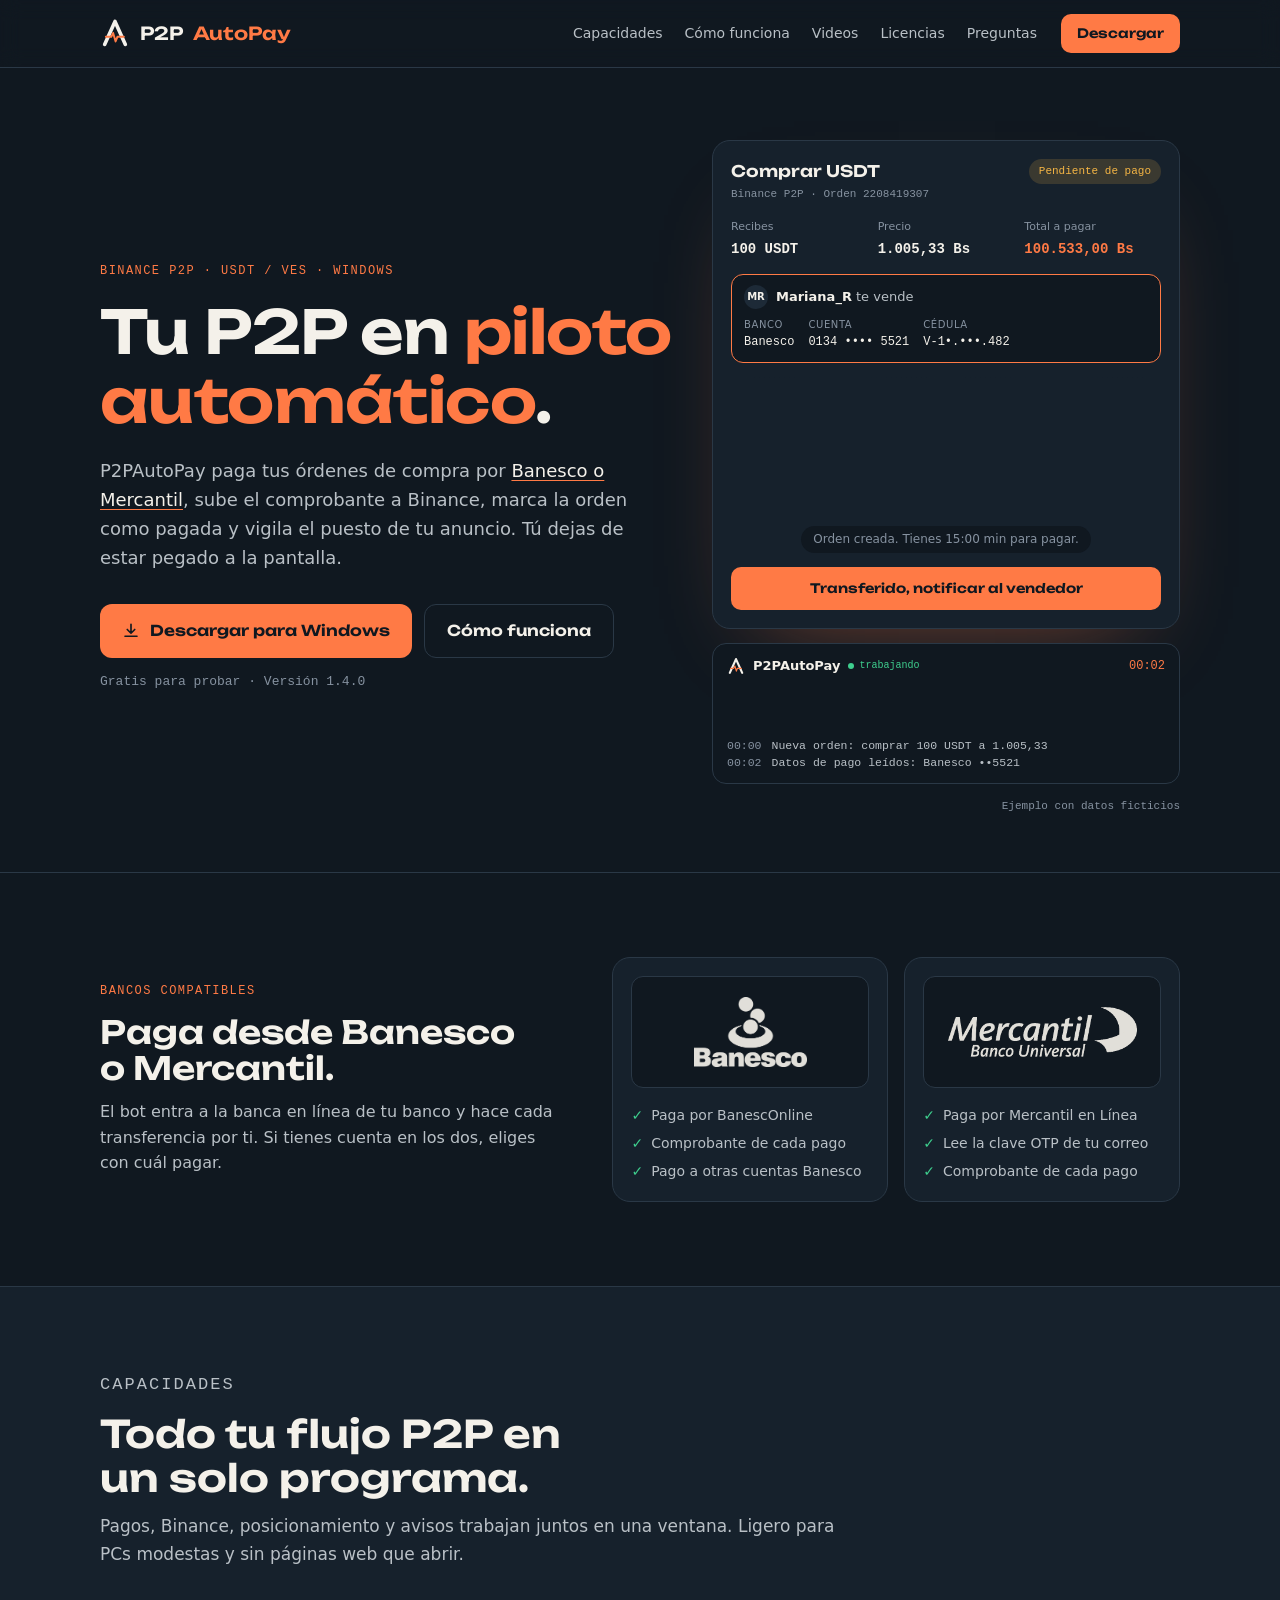
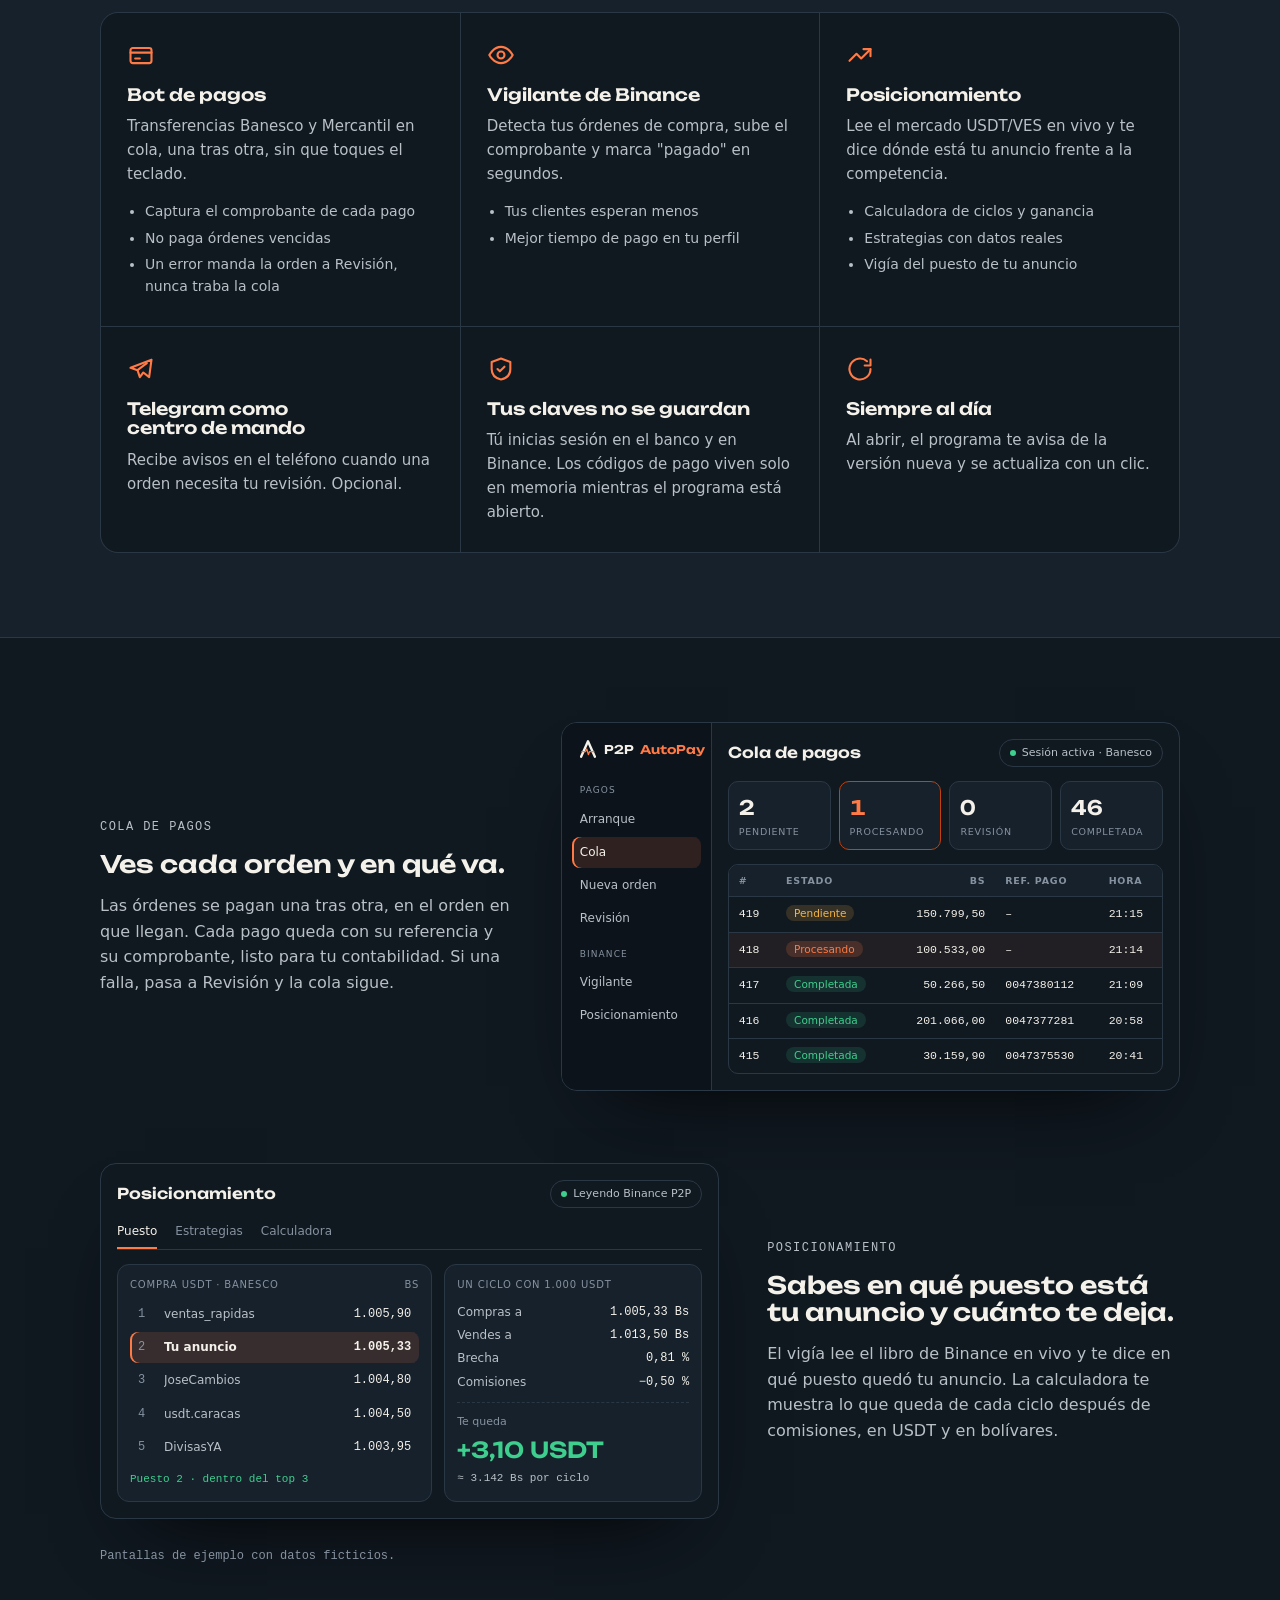
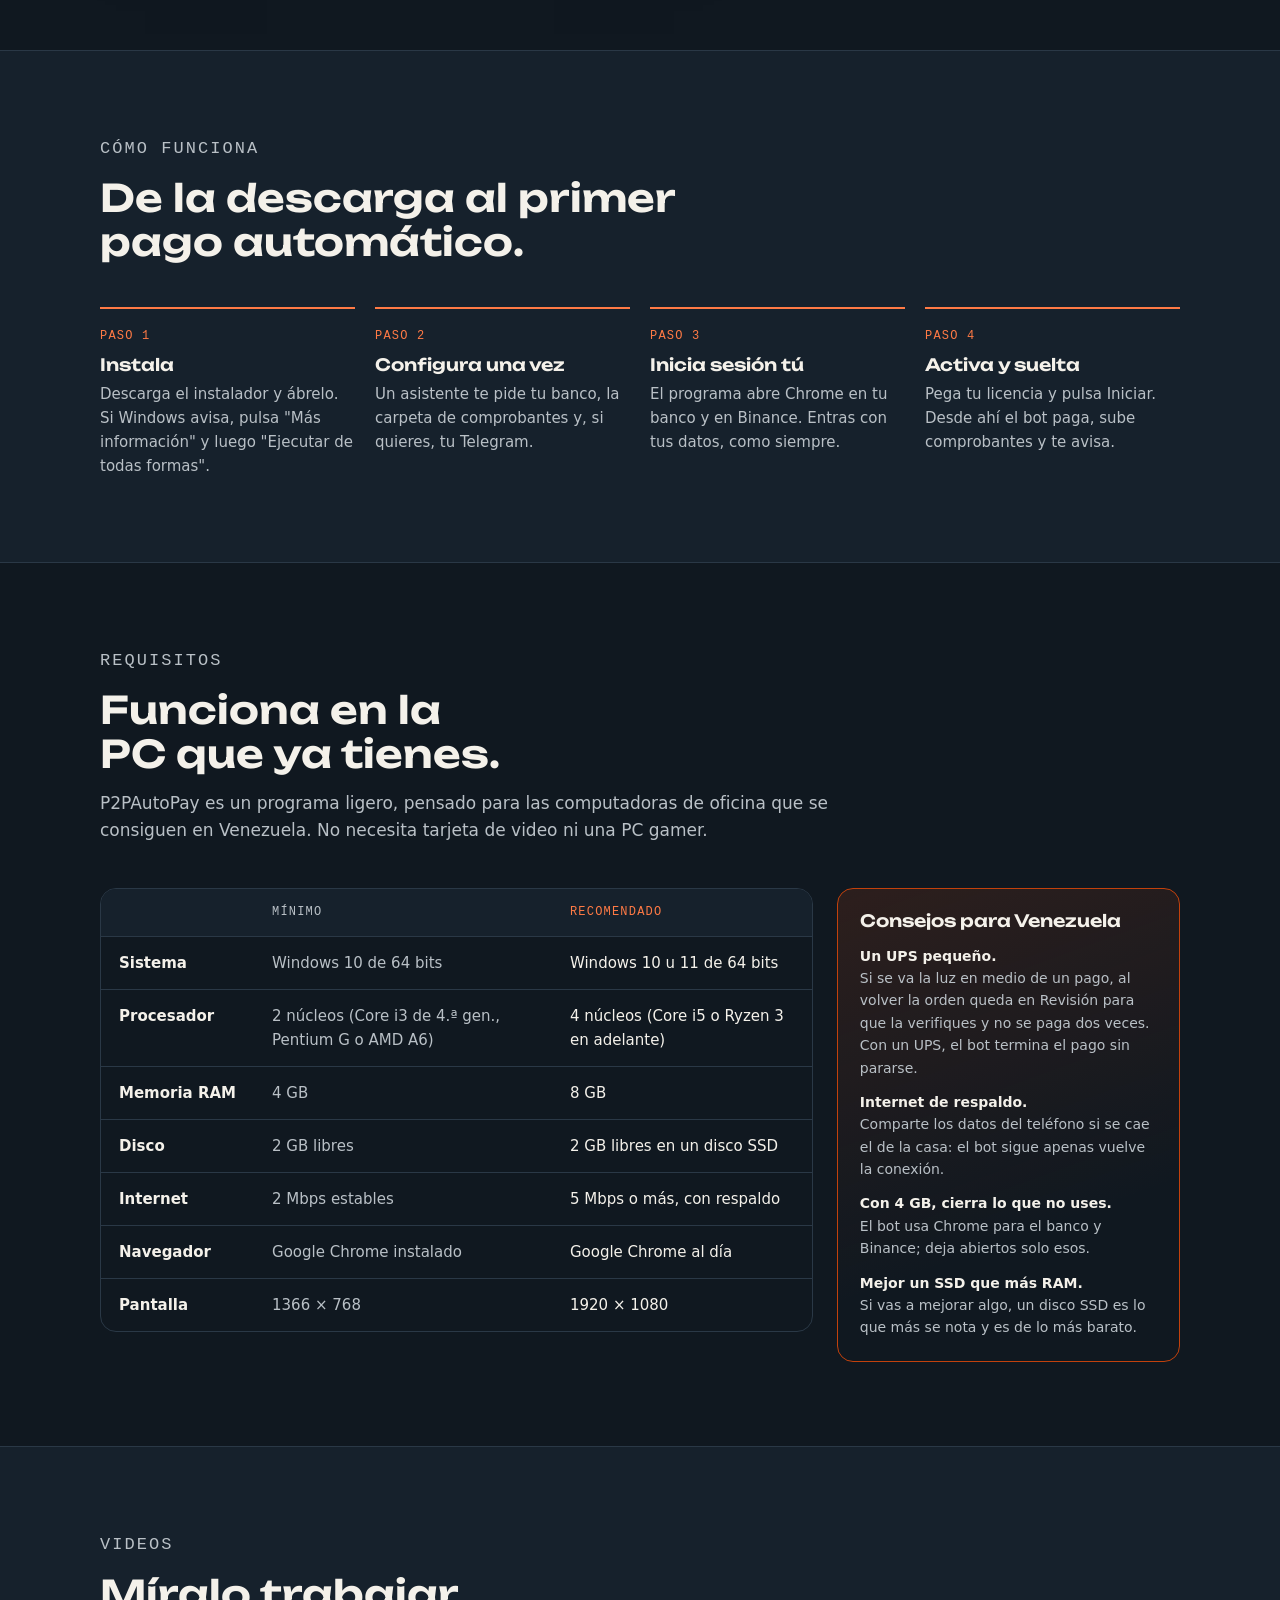
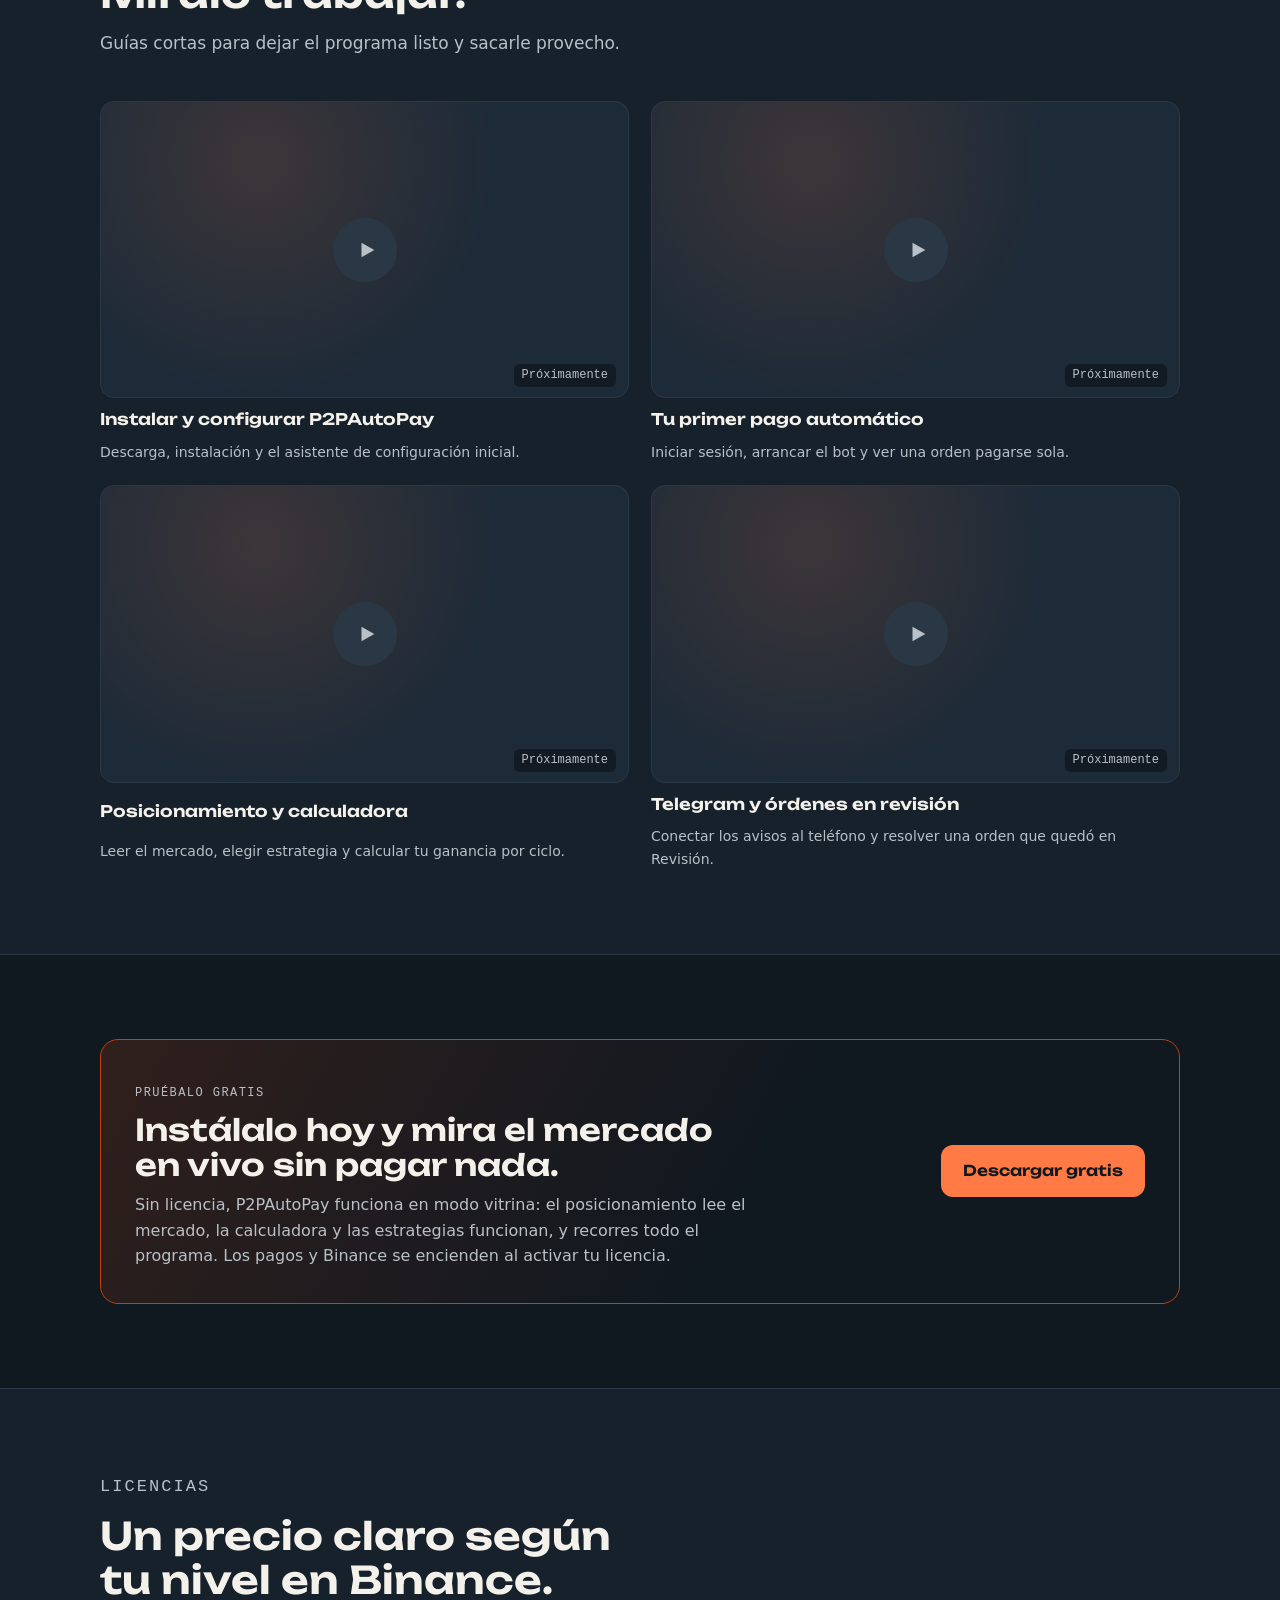
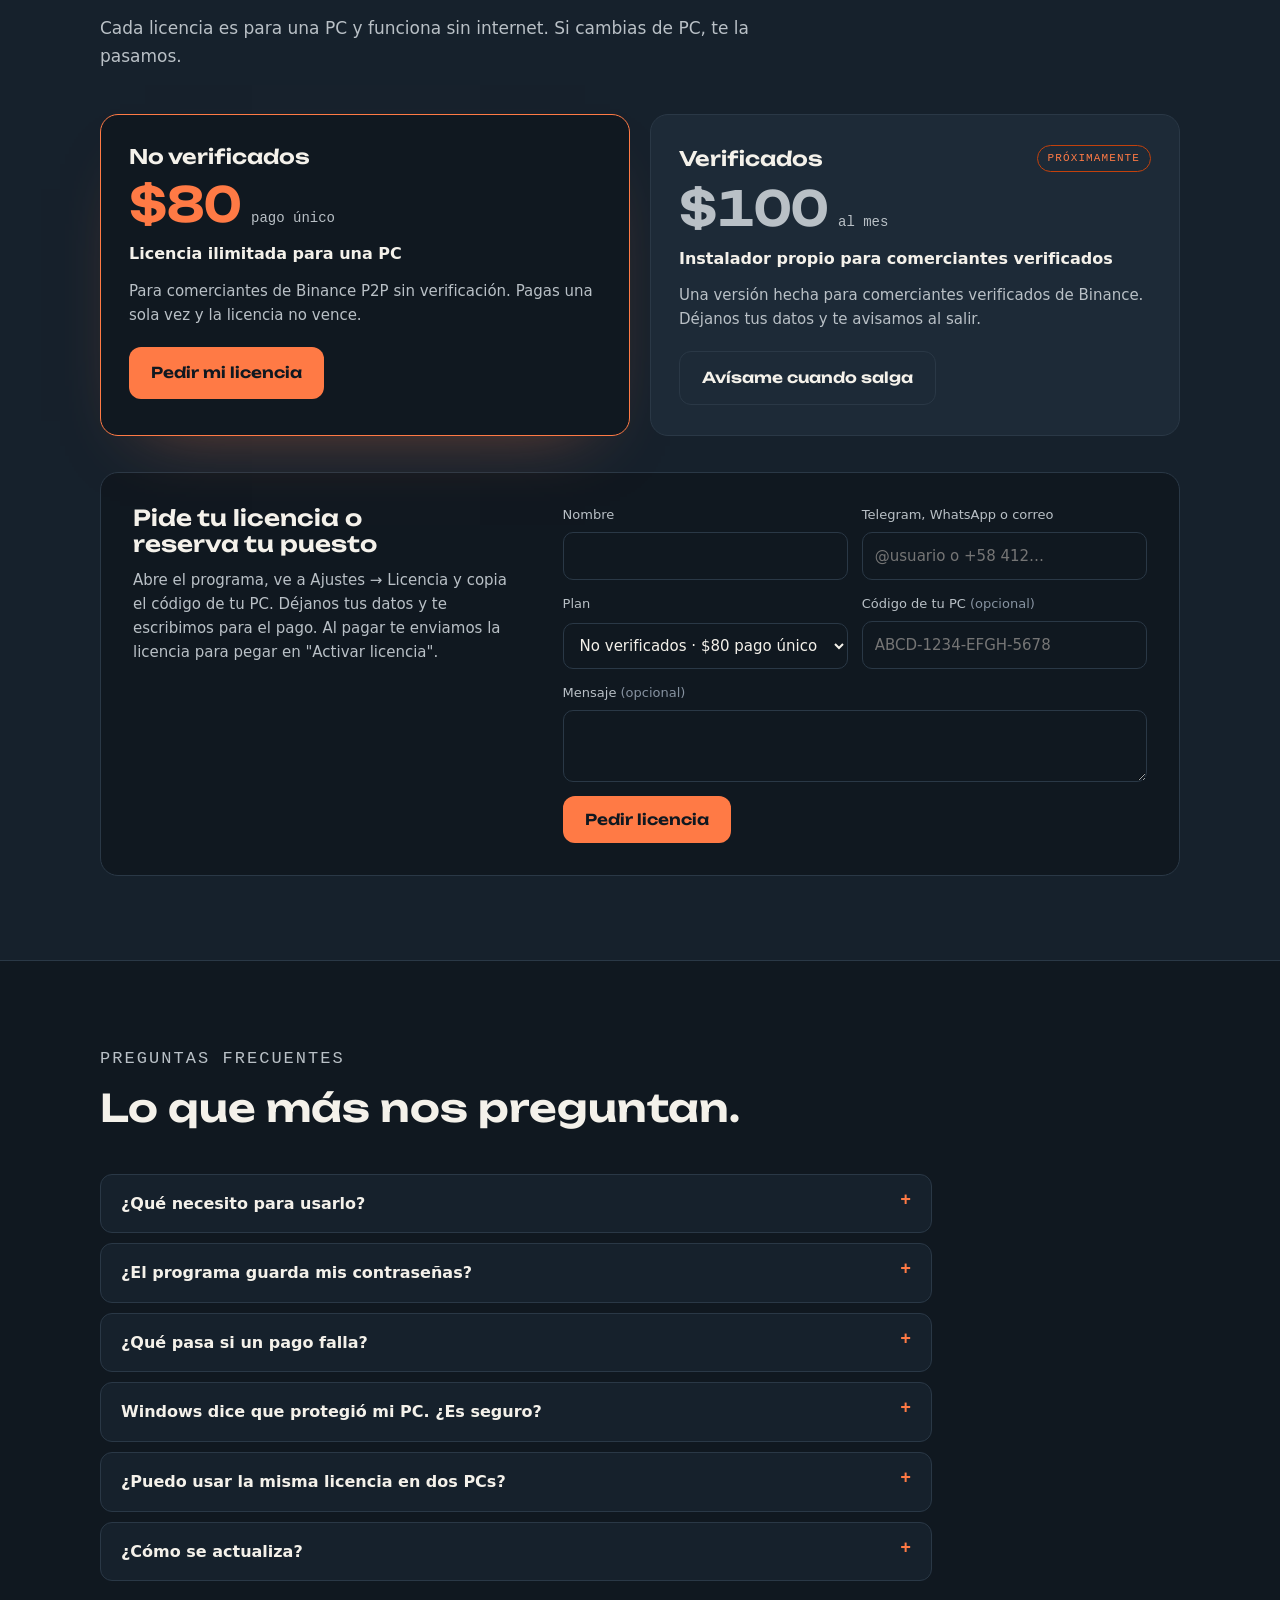
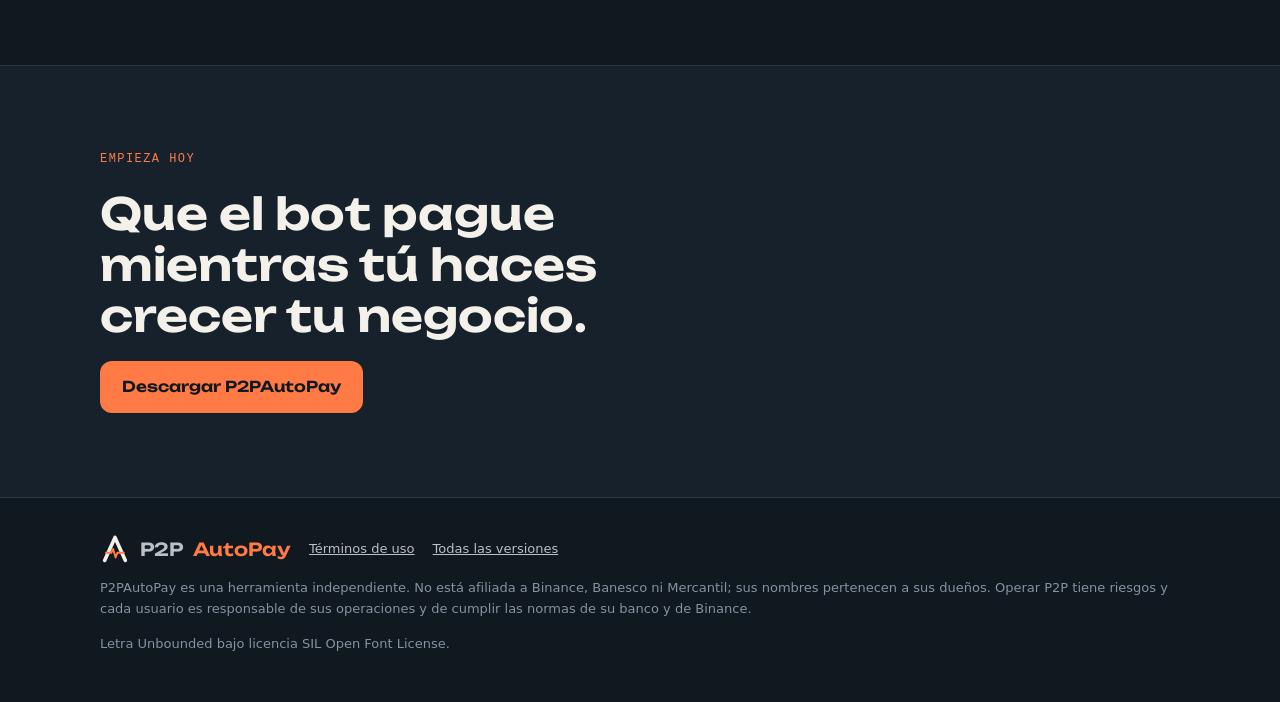
==== index.html @ 469a322f "Contador de descargas con gancho de marketing" ====
<!doctype html>
<html lang="es">
<head>
<meta charset="utf-8">
<meta name="viewport" content="width=device-width, initial-scale=1, viewport-fit=cover">
<title>P2PAutoPay</title>
<meta name="claude:viewport-fit-sides" content="cover">
<meta name="description" content="P2PAutoPay automatiza tu P2P de Binance USDT/VES: paga por Banesco o Mercantil, sube el comprobante, marca la orden y vigila el puesto de tu anuncio.">
<meta property="og:title" content="P2PAutoPay: tu P2P en piloto automático">
<meta property="og:description" content="Pagos automáticos por Banesco y Mercantil, comprobante en Binance en segundos y lectura del mercado en vivo. Programa para Windows.">
<meta property="og:image" content="img/posicionamiento.png">
<link rel="icon" href="img/logo.svg" type="image/svg+xml">
<style>
/* Plan: una sola noche de mesa de operaciones. Fondo oscuro de marca, el naranja del
   latido solo marca lo que se mueve (pagos, botones, estados). Hero = una compra real de
   100 USDT que el bot paga en vivo; abajo, pantallas del programa dibujadas en codigo. */
@font-face {
  font-family: "Unbounded";
  src: url("fuente/unbounded.woff2") format("woff2");
  font-weight: 400 700;
  font-display: swap;
}
:root {
  --noche: #101820;
  --noche-2: #16212c;
  --noche-3: #1d2a37;
  --linea: #2a3846;
  --crema: #F4F1EA;
  --crema-suave: #b9c0c6;
  --tenue: #8692a0;
  --naranja: #FF7A45;
  --naranja-fuerte: #C2410C;
  --verde: #3ecf8e;
  --ambar: #f5b544;
  --display: "Unbounded", "Segoe UI", system-ui, sans-serif;
  --texto: "Segoe UI", system-ui, -apple-system, "Helvetica Neue", Arial, sans-serif;
  --mono: ui-monospace, "Cascadia Mono", Consolas, "SFMono-Regular", monospace;
  --ancho: 1120px;
  color-scheme: dark;
}
* { box-sizing: border-box; }
html { scroll-behavior: smooth; }
[id] { scroll-margin-top: 84px; }
body {
  margin: 0;
  background: var(--noche);
  color: var(--crema);
  font-family: var(--texto);
  font-size: 16px;
  line-height: 1.6;
  -webkit-font-smoothing: antialiased;
}
body::before {
  content: ""; position: fixed; inset: 0 0 auto;
  height: env(safe-area-inset-top, 0px); z-index: 10; background: var(--noche);
}
img { max-width: 100%; display: block; }
a { color: var(--naranja); }
a:focus-visible, button:focus-visible { outline: 2px solid var(--naranja); outline-offset: 3px; border-radius: 6px; }
h1, h2, h3 { font-family: var(--display); font-weight: 600; line-height: 1.15; text-wrap: balance; margin: 0; }
p { margin: 0; }

.envoltura {
  max-width: var(--ancho);
  margin: 0 auto;
  padding-left: max(20px, env(safe-area-inset-left, 0px));
  padding-right: max(20px, env(safe-area-inset-right, 0px));
}
.etiqueta {
  font-family: var(--mono); font-size: 12px; letter-spacing: .12em;
  text-transform: uppercase; color: var(--naranja);
}

/* Barra superior */
.barra {
  position: sticky; top: env(safe-area-inset-top, 0px); z-index: 5;
  background: color-mix(in srgb, var(--noche) 88%, transparent);
  backdrop-filter: blur(10px);
  border-bottom: 1px solid var(--linea);
}
.barra .envoltura { display: flex; align-items: center; gap: 24px; padding-block: 14px; }
.marca { display: flex; align-items: center; gap: 10px; text-decoration: none; color: var(--crema); font-family: var(--display); font-weight: 600; font-size: 18px; }
.marca img { width: 30px; height: 30px; }
.marca b { color: var(--naranja); font-weight: 600; }
.menu { display: flex; gap: 22px; margin-left: auto; }
.menu a { color: var(--crema-suave); text-decoration: none; font-size: 14px; }
.menu a:hover { color: var(--crema); }
.boton {
  display: inline-flex; align-items: center; gap: 10px;
  font-family: var(--display); font-weight: 600; font-size: 15px;
  text-decoration: none; border-radius: 12px; padding: 14px 22px;
  transition: transform .15s ease, background .15s ease;
}
.boton-principal { background: var(--naranja); color: var(--noche); }
.boton-principal:hover { background: #ff8d60; transform: translateY(-1px); }
.boton-secundario { color: var(--crema); border: 1px solid var(--linea); }
.boton-secundario:hover { border-color: var(--crema-suave); }
.barra .boton { padding: 9px 16px; font-size: 13px; border-radius: 10px; }

/* Hero */
.hero { padding-block: 72px 56px; }
.hero .envoltura { display: grid; grid-template-columns: 1.1fr .9fr; gap: 40px; align-items: center; }
.hero h1 { font-size: clamp(34px, 5.4vw, 60px); letter-spacing: -.01em; }
.enlace-banco { color: var(--crema); text-decoration-color: var(--naranja); text-underline-offset: 3px; }
.hero h1 em { font-style: normal; color: var(--naranja); }
.hero .bajada { margin-top: 22px; font-size: 18px; color: var(--crema-suave); max-width: 34em; }
.acciones { display: flex; flex-wrap: wrap; gap: 12px; margin-top: 32px; }
.nota-descarga { margin-top: 14px; font-size: 13px; color: var(--tenue); font-family: var(--mono); }
/* Contador publico de descargas: prueba social bajo el boton */
.impulso { margin-top: 22px; max-width: 30em; padding: 16px 18px; border: 1px solid var(--linea); border-radius: 14px; background: linear-gradient(120deg, rgba(255, 122, 69, .10), transparent 70%); display: grid; gap: 8px; }
.en-vivo { display: inline-flex; align-items: center; gap: 7px; font-family: var(--mono); font-size: 11px; letter-spacing: .12em; text-transform: uppercase; color: var(--verde); }
.punto { width: 8px; height: 8px; border-radius: 50%; background: var(--verde); box-shadow: 0 0 0 0 rgba(62, 207, 142, .6); animation: latido 2s ease-out infinite; flex-shrink: 0; }
@keyframes latido { 0% { box-shadow: 0 0 0 0 rgba(62, 207, 142, .55); } 70%, 100% { box-shadow: 0 0 0 9px rgba(62, 207, 142, 0); } }
.impulso-cifra { display: flex; align-items: center; gap: 12px; }
.impulso-cifra strong { font-family: var(--display); font-size: 40px; line-height: 1; color: var(--naranja); font-variant-numeric: tabular-nums; transition: transform .25s ease; }
.impulso-cifra strong.sube { transform: scale(1.18); }
.impulso-cifra span { font-family: var(--mono); font-size: 12px; line-height: 1.35; color: var(--crema-suave); text-transform: uppercase; letter-spacing: .06em; }
.impulso-texto { font-size: 14px; color: var(--crema-suave); }
.impulso-texto b { color: var(--crema); font-weight: 600; }
.contador { display: inline-flex; align-items: center; gap: 10px; font-size: 14px; color: var(--crema-suave); }
.contador strong { color: var(--naranja); font-variant-numeric: tabular-nums; }
.impulso[hidden], .contador[hidden] { display: none; }
@media (prefers-reduced-motion: reduce) { .punto { animation: none; } }

/* Escena del hero: una compra real de 100 USDT pagada por el bot, en bucle */
.escena { position: relative; display: grid; gap: 14px; min-width: 0; }
.orden {
  background: var(--noche-2); border: 1px solid var(--linea); border-radius: 18px;
  padding: 18px; display: grid; gap: 14px; min-width: 0;
  box-shadow: 0 40px 90px -50px rgba(255, 122, 69, .45);
}
.orden-cabeza { display: flex; justify-content: space-between; align-items: flex-start; gap: 12px; }
.orden-titulo { display: grid; gap: 2px; min-width: 0; }
.orden-tipo { font-family: var(--display); font-weight: 600; font-size: 16px; }
.orden-num { font-family: var(--mono); font-size: 11px; color: var(--tenue); }
.chip { font-family: var(--mono); font-size: 11px; padding: 4px 10px; border-radius: 99px; white-space: nowrap; transition: background .3s, color .3s; }
.chip-pend { background: color-mix(in srgb, var(--ambar) 16%, transparent); color: var(--ambar); }
.chip-pago { background: color-mix(in srgb, var(--naranja) 18%, transparent); color: var(--naranja); }
.chip-ok { background: color-mix(in srgb, var(--verde) 16%, transparent); color: var(--verde); }
.orden-cifras { display: grid; grid-template-columns: repeat(3, 1fr); gap: 10px; }
.orden-cifras div { display: grid; gap: 2px; min-width: 0; }
.orden-cifras small { font-size: 11px; color: var(--tenue); }
.orden-cifras strong { font-family: var(--mono); font-size: 14px; font-variant-numeric: tabular-nums; white-space: nowrap; }
.orden-cifras .total { color: var(--naranja); }
.orden-pago {
  position: relative; overflow: hidden; border: 1px solid var(--linea); border-radius: 12px;
  padding: 10px 12px; display: grid; gap: 8px; background: var(--noche);
}
.orden-pago::after {
  content: ""; position: absolute; inset: 0; pointer-events: none; opacity: 0;
  background: linear-gradient(90deg, transparent, rgba(255, 122, 69, .22), transparent);
  transform: translateX(-100%);
}
.orden-pago.leyendo { border-color: var(--naranja); }
.orden-pago.leyendo::after { opacity: 1; animation: escanear 1.1s ease-in-out; }
@keyframes escanear { to { transform: translateX(100%); } }
.vendedor { display: flex; align-items: center; gap: 8px; font-size: 13px; color: var(--crema-suave); }
.vendedor b { color: var(--crema); font-weight: 600; }
.avatar { width: 24px; height: 24px; border-radius: 50%; display: grid; place-items: center; font-size: 10px; font-weight: 700; background: var(--noche-3); color: var(--crema); }
.orden-pago dl { margin: 0; display: grid; grid-template-columns: repeat(3, auto); gap: 4px 14px; justify-content: start; }
.orden-pago dl div { display: grid; min-width: 0; }
.orden-pago dt { font-size: 10px; color: var(--tenue); text-transform: uppercase; letter-spacing: .06em; }
.orden-pago dd { margin: 0; font-family: var(--mono); font-size: 12px; white-space: nowrap; }
.chat { display: flex; flex-direction: column; justify-content: flex-end; gap: 6px; height: 176px; overflow: hidden; border-top: 1px dashed var(--linea); padding-top: 10px; -webkit-mask-image: linear-gradient(to bottom, transparent, #000 16px); mask-image: linear-gradient(to bottom, transparent, #000 16px); }
.nota-escena { font-family: var(--mono); font-size: 11px; color: var(--tenue); text-align: right; }
.msg { margin: 0; font-size: 12px; transition: opacity .35s ease, transform .35s ease; }
.chat > .msg:not(.visible) { display: none; }
.msg.entrando { opacity: 0; transform: translateY(6px); }
.msg.sistema { align-self: center; color: var(--tenue); background: var(--noche); border-radius: 99px; padding: 4px 12px; text-align: center; }
.msg.sistema.ok { color: var(--verde); }
.msg.yo { align-self: flex-end; display: grid; gap: 4px; justify-items: end; }
.mini-recibo {
  display: grid; gap: 1px; padding: 8px 12px; border-radius: 10px 10px 2px 10px; min-width: 150px;
  background: var(--crema); color: var(--noche); font-family: var(--mono); font-size: 11px;
}
.mini-recibo span { color: #1d6b45; font-weight: 700; }
.mini-recibo b { font-size: 14px; }
.mini-recibo i { font-style: normal; color: #5b6570; }
.adjunto { font-size: 10px; color: var(--tenue); font-family: var(--mono); }
.orden-boton {
  text-align: center; font-family: var(--display); font-weight: 600; font-size: 13px;
  padding: 11px; border-radius: 10px; background: var(--naranja); color: var(--noche);
  transition: transform .15s ease, background .3s, color .3s;
}
.orden-boton.pulsado { transform: scale(.96); }
.orden-boton.hecho { background: var(--noche-3); color: var(--tenue); }
.orden-boton.hecho span::before { content: "✓ "; color: var(--verde); }

.banco {
  position: absolute; left: 50%; top: 150px; width: min(270px, 80%); z-index: 2;
  background: var(--crema); color: var(--noche); border-radius: 14px; padding: 14px 16px;
  display: grid; gap: 4px; box-shadow: 0 30px 60px -20px rgba(0, 0, 0, .7);
  transform: translateX(-50%); transform-origin: center; opacity: 0; visibility: hidden;
  transition: opacity .35s ease, transform .35s ease, visibility 0s .35s;
}
.banco.visible { opacity: 1; visibility: visible; transition: opacity .35s ease, transform .35s ease; }
.banco.volando { transition: transform .7s cubic-bezier(.6, 0, .3, 1), opacity .7s ease; }
.banco.flash { animation: flash .45s ease; }
@keyframes flash { 0% { box-shadow: 0 0 0 0 rgba(255, 255, 255, .9); } 100% { box-shadow: 0 0 0 18px rgba(255, 255, 255, 0); } }
.banco-cabeza { display: flex; justify-content: space-between; font-size: 12px; font-weight: 700; color: #1d6b45; }
.banco-check { opacity: 0; transition: opacity .3s; }
.banco.exito .banco-check { opacity: 1; }
.banco strong { font-family: var(--display); font-size: 24px; font-weight: 600; font-variant-numeric: tabular-nums; }
.banco-destino, .banco-ref { font-family: var(--mono); font-size: 11px; color: #5b6570; }
.progreso { height: 4px; border-radius: 4px; background: #d9d4c8; overflow: hidden; margin-block: 4px; }
.progreso i { display: block; height: 100%; width: 100%; background: #1d6b45; transform-origin: left; }
.banco-estado { font-size: 12px; font-weight: 600; }
.banco:not(.exito) .banco-ref { visibility: hidden; }

.bot { background: var(--noche); border: 1px solid var(--linea); border-radius: 14px; padding: 12px 14px; min-width: 0; }
.bot-cabeza { display: flex; align-items: center; gap: 8px; font-size: 13px; }
.vivo { font-family: var(--mono); font-size: 10px; color: var(--verde); display: inline-flex; align-items: center; gap: 5px; }
.vivo::before { content: ""; width: 6px; height: 6px; border-radius: 50%; background: var(--verde); animation: latido 1.6s ease-in-out infinite; }
@keyframes latido { 50% { opacity: .3; } }
.crono { margin-left: auto; font-family: var(--mono); font-size: 12px; color: var(--naranja); font-variant-numeric: tabular-nums; }
.bot-log {
  list-style: none; margin: 8px 0 0; padding: 0; font-family: var(--mono); font-size: 11.5px;
  color: var(--crema-suave); height: 7.5em; line-height: 1.5; overflow: hidden;
  display: flex; flex-direction: column; justify-content: flex-end;
}
.bot-log li { flex-shrink: 0; display: flex; gap: 10px; white-space: nowrap; overflow: hidden; text-overflow: ellipsis; animation: linea .3s ease both; }
.bot-log time { color: var(--tenue); }
.bot-log li.fin { color: var(--verde); }
@keyframes linea { from { opacity: 0; transform: translateY(4px); } }

/* Pantallas del programa dibujadas en codigo: nitidas a cualquier tamano */
.app {
  display: grid; grid-template-columns: 150px 1fr; min-width: 0;
  border: 1px solid var(--linea); border-radius: 16px; overflow: hidden; background: var(--noche);
  box-shadow: 0 40px 80px -45px rgba(0, 0, 0, .9); font-size: 13px;
}
.app.app-posicion { grid-template-columns: 1fr; }
.app-lado { background: #0c131a; border-right: 1px solid var(--linea); padding: 16px 10px; display: grid; gap: 2px; align-content: start; }
.app-marca { display: flex; align-items: center; gap: 6px; font-family: var(--display); font-weight: 600; font-size: 12px; margin: 0 6px 12px; }
.app-marca b { color: var(--naranja); font-weight: 600; }
.app-grupo { font-size: 9px; letter-spacing: .12em; text-transform: uppercase; color: var(--tenue); margin: 10px 8px 4px; }
.app-item { padding: 6px 8px; border-radius: 8px; color: var(--crema-suave); font-size: 12px; }
.app-item.activo { background: color-mix(in srgb, var(--naranja) 14%, transparent); color: var(--crema); box-shadow: inset 2px 0 0 var(--naranja); }
.app-cuerpo { padding: 16px; display: grid; gap: 14px; align-content: start; min-width: 0; }
.app-titulo { display: flex; justify-content: space-between; align-items: center; gap: 10px; flex-wrap: wrap; }
.app-titulo b { font-family: var(--display); font-weight: 600; font-size: 15px; }
.pildora { display: inline-flex; align-items: center; gap: 6px; font-size: 11px; color: var(--crema-suave); border: 1px solid var(--linea); border-radius: 99px; padding: 4px 10px; }
.pildora i { width: 6px; height: 6px; border-radius: 50%; background: var(--verde); animation: latido 1.6s ease-in-out infinite; }
.app-tiles { display: grid; grid-template-columns: repeat(4, 1fr); gap: 8px; }
.app-tiles div { border: 1px solid var(--linea); border-radius: 10px; padding: 10px; display: grid; background: var(--noche-2); }
.app-tiles strong { font-family: var(--display); font-size: 20px; font-weight: 600; font-variant-numeric: tabular-nums; }
.app-tiles small { font-size: 9.5px; letter-spacing: .08em; text-transform: uppercase; color: var(--tenue); }
.app-tiles .tile-vivo { border-color: var(--naranja-fuerte); }
.app-tiles .tile-vivo strong { color: var(--naranja); }
.app-tabla { overflow-x: auto; border: 1px solid var(--linea); border-radius: 10px; }
.app table { width: 100%; border-collapse: collapse; font-size: 12px; font-variant-numeric: tabular-nums; }
.app th { text-align: left; font-size: 9.5px; letter-spacing: .08em; text-transform: uppercase; color: var(--tenue); font-weight: 600; padding: 8px 10px; background: var(--noche-2); }
.app td { padding: 8px 10px; border-top: 1px solid var(--linea); white-space: nowrap; font-family: var(--mono); font-size: 11.5px; }
.app .num { text-align: right; }
.fila-viva td { background: color-mix(in srgb, var(--naranja) 7%, transparent); }
.estado { font-family: var(--texto); font-size: 10.5px; padding: 2px 8px; border-radius: 99px; }
.e-pend { background: color-mix(in srgb, var(--ambar) 16%, transparent); color: var(--ambar); }
.e-proc { background: color-mix(in srgb, var(--naranja) 18%, transparent); color: var(--naranja); animation: latido 1.6s ease-in-out infinite; }
.e-ok { background: color-mix(in srgb, var(--verde) 14%, transparent); color: var(--verde); }
.app-pestanas { display: flex; gap: 18px; border-bottom: 1px solid var(--linea); font-size: 12px; color: var(--tenue); }
.app-pestanas span { padding-bottom: 8px; }
.app-pestanas .activo { color: var(--crema); box-shadow: inset 0 -2px 0 var(--naranja); }
.posicion-rejilla { display: grid; grid-template-columns: 1.1fr .9fr; gap: 12px; }
.libro, .calc { border: 1px solid var(--linea); border-radius: 12px; padding: 12px; background: var(--noche-2); min-width: 0; }
.libro-cabeza { display: flex; justify-content: space-between; font-size: 10px; letter-spacing: .08em; text-transform: uppercase; color: var(--tenue); margin-bottom: 6px; }
.libro ol { list-style: none; margin: 0; padding: 0; display: grid; gap: 2px; }
.libro li { display: grid; grid-template-columns: 18px 1fr auto; gap: 8px; align-items: center; padding: 6px 8px; border-radius: 8px; font-size: 12px; }
.libro li span { font-family: var(--mono); color: var(--tenue); }
.libro li b { font-weight: 500; color: var(--crema-suave); overflow: hidden; text-overflow: ellipsis; white-space: nowrap; }
.libro li em { font-style: normal; font-family: var(--mono); font-variant-numeric: tabular-nums; }
.libro li.tuyo { background: color-mix(in srgb, var(--naranja) 14%, transparent); box-shadow: inset 2px 0 0 var(--naranja); }
.libro li.tuyo b, .libro li.tuyo em { color: var(--crema); font-weight: 600; }
.libro-pie { margin-top: 8px; font-size: 11px; color: var(--verde); font-family: var(--mono); }
.calc { display: grid; gap: 10px; align-content: start; }
.calc-cabeza { font-size: 10px; letter-spacing: .08em; text-transform: uppercase; color: var(--tenue); }
.calc dl { margin: 0; display: grid; gap: 4px; }
.calc dl div { display: flex; justify-content: space-between; gap: 8px; font-size: 12px; }
.calc dt { color: var(--crema-suave); }
.calc dd { margin: 0; font-family: var(--mono); font-variant-numeric: tabular-nums; }
.calc-total { border-top: 1px dashed var(--linea); padding-top: 10px; display: grid; gap: 2px; }
.calc-total small { font-size: 11px; color: var(--tenue); }
.calc-total strong { font-family: var(--display); font-size: 22px; font-weight: 600; color: var(--verde); }
.calc-total span { font-family: var(--mono); font-size: 11px; color: var(--crema-suave); }
.nota-ejemplo { margin-top: 28px; font-size: 12px; color: var(--tenue); font-family: var(--mono); }

/* Bancos compatibles */
.bancos { padding-block: 56px; }
.bancos-fila { display: grid; grid-template-columns: .9fr 1.1fr; gap: 48px; align-items: center; }
.bancos-texto { display: grid; gap: 12px; min-width: 0; }
.bancos-texto h2 { font-size: clamp(24px, 3vw, 32px); }
.bancos-texto p:last-child { color: var(--crema-suave); }
.bancos-lista { display: grid; grid-template-columns: 1fr 1fr; gap: 16px; }
.banco-tarjeta { border: 1px solid var(--linea); border-radius: 18px; padding: 18px; display: grid; gap: 16px; align-content: start; background: var(--noche-2); min-width: 0; }
.banco-logo { height: 112px; border-radius: 12px; background: var(--noche); border: 1px solid var(--linea); display: grid; place-items: center; padding: 18px; }
.banco-logo img { width: auto; max-width: 100%; height: auto; opacity: .92; transition: opacity .2s; }
.banco-tarjeta:hover .banco-logo img { opacity: 1; }
.logo-banesco { max-height: 70px; }
.logo-mercantil { max-height: 50px; }
.banco-info { display: grid; gap: 8px; }
.banco-info h3 { font-size: 17px; }
.banco-info ul { margin: 0; padding: 0; list-style: none; display: grid; gap: 6px; font-size: 14px; color: var(--crema-suave); }
.banco-info li { display: flex; gap: 8px; }
.banco-info li::before { content: "✓"; color: var(--verde); }

/* Bandas */
.banda { padding-block: 84px; border-top: 1px solid var(--linea); }
.banda-alterna { background: var(--noche-2); }
.encabezado { display: grid; gap: 14px; max-width: 46em; margin-bottom: 44px; }
.encabezado h2 { font-size: clamp(26px, 3.4vw, 38px); }
.encabezado p { color: var(--crema-suave); font-size: 17px; }

/* Capacidades */
.capacidades { display: grid; grid-template-columns: repeat(3, 1fr); gap: 1px; background: var(--linea); border: 1px solid var(--linea); border-radius: 18px; overflow: hidden; }
.capacidad { background: var(--noche); padding: 28px 26px; display: grid; gap: 10px; align-content: start; min-width: 0; }
.capacidad svg { width: 28px; height: 28px; stroke: var(--naranja); fill: none; stroke-width: 1.8; stroke-linecap: round; stroke-linejoin: round; }
.capacidad h3 { font-size: 17px; margin-top: 6px; }
.capacidad p { color: var(--crema-suave); font-size: 15px; }
.capacidad ul { margin: 4px 0 0; padding-left: 18px; color: var(--crema-suave); font-size: 14px; display: grid; gap: 4px; }

/* Capturas */
.captura { display: grid; grid-template-columns: .8fr 1.2fr; gap: 48px; align-items: center; }
.captura + .captura { margin-top: 72px; }
.captura.invertida { grid-template-columns: 1.2fr .8fr; }
.captura.invertida .captura-texto { order: 2; }
.captura-texto { display: grid; gap: 14px; min-width: 0; }
.captura-texto h3 { font-size: 24px; }
.captura-texto p { color: var(--crema-suave); }
.marco { border: 1px solid var(--linea); border-radius: 14px; overflow: hidden; background: var(--noche-3); box-shadow: 0 24px 60px -30px rgba(0, 0, 0, .7); }
.marco-barra { display: flex; gap: 6px; padding: 10px 12px; border-bottom: 1px solid var(--linea); }
.marco-barra i { width: 9px; height: 9px; border-radius: 50%; background: var(--linea); }

/* Pasos de uso: secuencia real */
.pasos { display: grid; grid-template-columns: repeat(4, 1fr); gap: 20px; counter-reset: paso; list-style: none; margin: 0; padding: 0; }
.pasos li { counter-increment: paso; border-top: 2px solid var(--naranja); padding-top: 18px; display: grid; gap: 8px; align-content: start; min-width: 0; }
.pasos li::before { content: "Paso " counter(paso); font-family: var(--mono); font-size: 12px; letter-spacing: .1em; text-transform: uppercase; color: var(--naranja); }
.pasos h3 { font-size: 17px; }
.pasos p { color: var(--crema-suave); font-size: 15px; }

/* Requisitos */
.requisitos { display: grid; grid-template-columns: 1.35fr .65fr; gap: 24px; align-items: start; }
.tabla-requisitos { overflow-x: auto; border: 1px solid var(--linea); border-radius: 16px; min-width: 0; }
.tabla-requisitos table { width: 100%; border-collapse: collapse; font-size: 15px; }
.tabla-requisitos th, .tabla-requisitos td { text-align: left; padding: 14px 18px; border-top: 1px solid var(--linea); vertical-align: top; }
.tabla-requisitos thead th { border-top: 0; background: var(--noche-2); font-family: var(--mono); font-size: 12px; letter-spacing: .1em; text-transform: uppercase; color: var(--crema-suave); font-weight: 500; }
.tabla-requisitos thead .col-reco { color: var(--naranja); }
.tabla-requisitos tbody th { font-weight: 600; color: var(--crema); white-space: nowrap; width: 1%; }
.tabla-requisitos td { color: var(--crema-suave); }
.tabla-requisitos td:last-child { color: var(--crema); }
.oculto { position: absolute; width: 1px; height: 1px; overflow: hidden; clip: rect(0 0 0 0); white-space: nowrap; }
.consejos { border: 1px solid var(--naranja-fuerte); border-radius: 16px; padding: 22px; background: linear-gradient(160deg, rgba(194, 65, 12, .16), transparent 70%); display: grid; gap: 14px; }
.consejos h3 { font-size: 17px; }
.consejos ul { margin: 0; padding: 0; list-style: none; display: grid; gap: 12px; font-size: 14px; color: var(--crema-suave); }
.consejos b { color: var(--crema); font-weight: 600; display: block; }

/* Videos */
.videos { display: grid; grid-template-columns: repeat(2, 1fr); gap: 22px; }
.video { display: grid; gap: 12px; text-decoration: none; color: inherit; min-width: 0; }
.video-pantalla {
  aspect-ratio: 16 / 9; max-width: 100%; border-radius: 14px; border: 1px solid var(--linea);
  background:
    radial-gradient(circle at 30% 20%, rgba(255, 122, 69, .14), transparent 55%),
    var(--noche-3);
  display: grid; place-items: center; position: relative; overflow: hidden;
}
.video-pantalla .reproducir { width: 64px; height: 64px; border-radius: 50%; background: var(--naranja); display: grid; place-items: center; }
.video-pantalla .reproducir svg { width: 22px; height: 22px; fill: var(--noche); margin-left: 4px; }
.video-pantalla .duracion { position: absolute; right: 12px; bottom: 10px; font-family: var(--mono); font-size: 12px; color: var(--crema-suave); background: rgba(16, 24, 32, .8); padding: 2px 8px; border-radius: 6px; }
.video.pronto .reproducir { background: var(--linea); }
.video.pronto .reproducir svg { fill: var(--crema-suave); }
.video h3 { font-size: 16px; }
.video p { color: var(--crema-suave); font-size: 14px; }
a.video:hover .reproducir { transform: scale(1.06); }
.reproducir { transition: transform .15s ease; }

/* Prueba gratis */
.vitrina { display: grid; grid-template-columns: 1fr auto; gap: 32px; align-items: center; border: 1px solid var(--naranja-fuerte); border-radius: 18px; padding: 34px; background: linear-gradient(120deg, rgba(194, 65, 12, .18), transparent 60%); }
.vitrina h2 { font-size: clamp(22px, 2.8vw, 30px); }
.vitrina p { color: var(--crema-suave); margin-top: 10px; max-width: 40em; }

/* Licencias */
.planes { display: grid; grid-template-columns: repeat(2, 1fr); gap: 20px; }
.plan { border: 1px solid var(--linea); border-radius: 18px; padding: 30px 28px; display: grid; gap: 12px; align-content: start; background: var(--noche); min-width: 0; }
.plan.destacado { border-color: var(--naranja); box-shadow: 0 30px 70px -45px rgba(255, 122, 69, .5); }
.plan.proximamente { background: var(--noche-3); }
.plan.proximamente .precio strong { color: var(--crema-suave); }
.plan-cabeza { display: flex; justify-content: space-between; align-items: center; gap: 12px; flex-wrap: wrap; }
.plan h3 { font-size: 20px; }
.sello { font-family: var(--mono); font-size: 11px; letter-spacing: .1em; text-transform: uppercase; color: var(--naranja); border: 1px solid var(--naranja-fuerte); border-radius: 99px; padding: 4px 10px; }
.plan .precio { display: flex; align-items: baseline; gap: 10px; }
.plan .precio strong { font-family: var(--display); font-size: 48px; font-weight: 600; line-height: 1; color: var(--naranja); font-variant-numeric: tabular-nums; }
.plan .precio span { font-family: var(--mono); color: var(--crema-suave); font-size: 14px; }
.plan-nota { color: var(--crema); font-weight: 600; }
.plan-detalle { color: var(--crema-suave); font-size: 15px; }
.plan .boton { justify-self: start; margin-top: 8px; }
.como-licencia { margin-top: 28px; color: var(--crema-suave); font-size: 15px; max-width: 52em; }

/* Pedido de licencia */
.compra { margin-top: 36px; display: grid; grid-template-columns: .8fr 1.2fr; gap: 40px; border: 1px solid var(--linea); border-radius: 18px; padding: 32px; background: var(--noche); }
.compra-texto { display: grid; gap: 12px; align-content: start; min-width: 0; }
.compra-texto h3 { font-size: 22px; }
.compra-texto p { color: var(--crema-suave); font-size: 15px; }
.contacto-directo strong { color: var(--crema); }
.formulario { display: grid; grid-template-columns: 1fr 1fr; gap: 14px; min-width: 0; }
.formulario label { display: grid; gap: 6px; font-size: 13px; color: var(--crema-suave); min-width: 0; }
.formulario .ancho { grid-column: 1 / -1; }
.formulario input, .formulario select, .formulario textarea {
  font: inherit; font-size: 15px; color: var(--crema); background: var(--noche);
  border: 1px solid var(--linea); border-radius: 10px; padding: 11px 12px; width: 100%;
}
.formulario input:focus, .formulario select:focus, .formulario textarea:focus { outline: none; border-color: var(--naranja); }
.formulario textarea { resize: vertical; }
.opcional { color: var(--tenue); }
.fila-enviar { display: flex; flex-wrap: wrap; gap: 16px; align-items: center; }
.fila-enviar button { border: 0; cursor: pointer; }
.fila-enviar button:disabled { opacity: .6; cursor: wait; }
.aviso { font-size: 14px; color: var(--crema-suave); }
.aviso[data-tipo="ok"] { color: var(--verde); }
.aviso[data-tipo="error"] { color: var(--naranja); }

/* Preguntas */
.preguntas { display: grid; gap: 10px; max-width: 52em; }
.preguntas details { border: 1px solid var(--linea); border-radius: 12px; padding: 16px 20px; background: var(--noche-2); }
.preguntas summary { cursor: pointer; font-weight: 600; list-style: none; display: flex; justify-content: space-between; gap: 16px; }
.preguntas summary::after { content: "+"; color: var(--naranja); font-family: var(--mono); font-size: 18px; line-height: 1; }
.preguntas details[open] summary::after { content: "−"; }
.preguntas details p { margin-top: 10px; color: var(--crema-suave); font-size: 15px; }

/* Cierre y pie */
.cierre { text-align: left; display: grid; gap: 20px; justify-items: start; }
.cierre h2 { font-size: clamp(28px, 4vw, 44px); max-width: 16em; }
.pie { border-top: 1px solid var(--linea); padding-block: 36px 48px; color: var(--tenue); font-size: 13px; }
.pie .envoltura { display: grid; gap: 14px; }
.pie-fila { display: flex; flex-wrap: wrap; gap: 18px; align-items: center; }
.pie a { color: var(--crema-suave); }

@media (max-width: 960px) {
  .hero .envoltura, .captura, .captura.invertida { grid-template-columns: 1fr; gap: 36px; }
  .captura.invertida .captura-texto { order: 0; }
  .app { grid-template-columns: 1fr; }
  .bancos-fila { grid-template-columns: 1fr; gap: 28px; }
  .requisitos { grid-template-columns: 1fr; }
  .app-lado { display: none; }
  .posicion-rejilla { grid-template-columns: 1fr; }
  .capacidades { grid-template-columns: repeat(2, 1fr); }
  .pasos { grid-template-columns: repeat(2, 1fr); }
  .menu { display: none; }
  .compra { grid-template-columns: 1fr; gap: 24px; }
  .barra .boton { margin-left: auto; }
}
@media (max-width: 600px) {
  .hero { padding-block: 44px 36px; }
  .banda { padding-block: 60px; }
  .capacidades, .pasos, .videos { grid-template-columns: 1fr; }
  .planes { grid-template-columns: 1fr; }
  .vitrina { grid-template-columns: 1fr; padding: 24px; }
  .compra { padding: 22px; }
  .formulario { grid-template-columns: 1fr; }
  .app-tiles { grid-template-columns: repeat(2, 1fr); }
  .bancos-lista { grid-template-columns: 1fr; }
  .tabla-requisitos table { font-size: 13px; }
  .tabla-requisitos th, .tabla-requisitos td { padding: 10px 12px; }
  .tabla-requisitos tbody th { white-space: normal; }
  .app .opc { display: none; }
  .orden-pago dl { grid-template-columns: repeat(2, auto); }
  .orden-cifras strong { font-size: 13px; }
}
@media (prefers-reduced-motion: reduce) {
  *, *::before, *::after { animation: none !important; transition: none !important; }
  html { scroll-behavior: auto; }
}
</style>
</head>
<body>

<header class="barra">
  <div class="envoltura">
    <a class="marca" href="#inicio"><img src="img/logo.svg" alt="">P2P<b>AutoPay</b></a>
    <nav class="menu" aria-label="Secciones">
      <a href="#capacidades">Capacidades</a>
      <a href="#como-funciona">Cómo funciona</a>
      <a href="#videos">Videos</a>
      <a href="#licencias">Licencias</a>
      <a href="#preguntas">Preguntas</a>
    </nav>
    <a class="boton boton-principal" href="https://github.com/miguelaromerov3b-blip/p2p-autopay-descargas/releases/latest" data-descarga="barra">Descargar</a>
  </div>
</header>

<main id="inicio">
  <section class="hero">
    <div class="envoltura">
      <div>
        <p class="etiqueta">Binance P2P · USDT / VES · Windows</p>
        <h1 style="margin-top:16px">Tu P2P en <em>piloto automático</em>.</h1>
        <p class="bajada">P2PAutoPay paga tus órdenes de compra por <a href="#bancos" class="enlace-banco">Banesco o Mercantil</a>, sube el comprobante a Binance, marca la orden como pagada y vigila el puesto de tu anuncio. Tú dejas de estar pegado a la pantalla.</p>
        <div class="acciones">
          <a class="boton boton-principal" href="https://github.com/miguelaromerov3b-blip/p2p-autopay-descargas/releases/latest" data-descarga="hero">
            <svg width="18" height="18" viewBox="0 0 24 24" fill="none" stroke="currentColor" stroke-width="2.2" stroke-linecap="round" stroke-linejoin="round" aria-hidden="true"><path d="M12 3v12m0 0-5-5m5 5 5-5M4 19h16"/></svg>
            Descargar para Windows
          </a>
          <a class="boton boton-secundario" href="#como-funciona">Cómo funciona</a>
        </div>
        <p class="nota-descarga">Gratis para probar · Versión <span data-version>1.4.0</span></p>
        <div class="impulso" data-contador hidden>
          <span class="en-vivo"><span class="punto" aria-hidden="true"></span>En vivo</span>
          <p class="impulso-cifra"><strong data-descargas>0</strong><span>descargas<br>y contando</span></p>
          <p class="impulso-texto" data-impulso>Únete a los traders P2P que ya dejaron de pagar a mano. <b>Sé la descarga número <span data-siguiente></span>.</b></p>
        </div>
      </div>

      <div class="escena" id="escena" role="img" aria-label="Ejemplo animado: P2PAutoPay paga una compra de 100 USDT por Banesco, envía el comprobante al vendedor y marca la orden como pagada.">
        <div class="orden" aria-hidden="true">
          <div class="orden-cabeza">
            <div class="orden-titulo"><span class="orden-tipo">Comprar USDT</span><span class="orden-num">Binance P2P · Orden 2208419307</span></div>
            <span class="chip chip-ok" data-chip>Completada</span>
          </div>
          <div class="orden-cifras">
            <div><small>Recibes</small><strong>100 USDT</strong></div>
            <div><small>Precio</small><strong>1.005,33 Bs</strong></div>
            <div><small>Total a pagar</small><strong class="total">100.533,00 Bs</strong></div>
          </div>
          <div class="orden-pago" data-pago>
            <div class="vendedor"><span class="avatar">MR</span><span><b>Mariana_R</b> te vende</span></div>
            <dl>
              <div><dt>Banco</dt><dd>Banesco</dd></div>
              <div><dt>Cuenta</dt><dd>0134 •••• 5521</dd></div>
              <div><dt>Cédula</dt><dd>V-1•.•••.482</dd></div>
            </dl>
          </div>
          <div class="chat" data-chat>
            <p class="msg sistema visible" data-msg="0">Orden creada. Tienes 15:00 min para pagar.</p>
            <div class="msg yo imagen visible" data-msg="5">
              <div class="mini-recibo"><span>Banesco</span><b>100.533,00 Bs</b><i>Ref. 0047381925</i></div>
              <span class="adjunto">comprobante.png</span>
            </div>
            <p class="msg sistema visible" data-msg="6">Marcaste la orden como pagada.</p>
            <p class="msg sistema ok visible" data-msg="7">Mariana_R liberó 100 USDT a tu billetera.</p>
          </div>
          <div class="orden-boton hecho" data-boton><span>Transferido, notificar al vendedor</span></div>
        </div>

        <div class="banco" data-banco aria-hidden="true">
          <div class="banco-cabeza"><span>Banesco · Transferencia</span><span class="banco-check">✓</span></div>
          <strong>100.533,00 Bs</strong>
          <p class="banco-destino">A Mariana R. · 0134 •••• 5521</p>
          <div class="progreso"><i data-progreso></i></div>
          <p class="banco-estado" data-banco-estado>Transferencia exitosa</p>
          <p class="banco-ref">Ref. 0047381925</p>
        </div>

        <div class="bot" aria-hidden="true">
          <div class="bot-cabeza">
            <img src="img/logo.svg" alt="" width="18" height="18">
            <b>P2PAutoPay</b><span class="vivo">trabajando</span>
            <span class="crono" data-crono>00:38</span>
          </div>
          <ol class="bot-log" data-log>
            <li><time>00:00</time>Nueva orden: comprar 100 USDT a 1.005,33</li>
            <li><time>00:02</time>Datos de pago leídos: Banesco ••5521</li>
            <li><time>00:03</time>Pagando 100.533,00 Bs por Banesco</li>
            <li><time>00:31</time>Pago hecho. Ref. 0047381925</li>
            <li><time>00:33</time>Comprobante capturado</li>
            <li><time>00:36</time>Comprobante enviado al vendedor</li>
            <li class="fin"><time>00:38</time>Orden marcada como pagada</li>
          </ol>
        </div>
        <p class="nota-escena">Ejemplo con datos ficticios</p>
      </div>
    </div>
  </section>

  <section class="banda bancos" id="bancos">
    <div class="envoltura">
      <div class="bancos-fila">
        <div class="bancos-texto">
          <p class="etiqueta">Bancos compatibles</p>
          <h2>Paga desde Banesco o Mercantil.</h2>
          <p>El bot entra a la banca en línea de tu banco y hace cada transferencia por ti. Si tienes cuenta en los dos, eliges con cuál pagar.</p>
        </div>
        <div class="bancos-lista">
          <article class="banco-tarjeta">
            <div class="banco-logo"><img src="img/banesco.png" alt="Banesco" width="288" height="179" class="logo-banesco"></div>
            <div class="banco-info">
              <ul>
                <li>Paga por BanescOnline</li>
                <li>Comprobante de cada pago</li>
                <li>Pago a otras cuentas Banesco</li>
              </ul>
            </div>
          </article>
          <article class="banco-tarjeta">
            <div class="banco-logo"><img src="img/mercantil.png" alt="Mercantil Banco Universal" width="642" height="170" class="logo-mercantil"></div>
            <div class="banco-info">
              <ul>
                <li>Paga por Mercantil en Línea</li>
                <li>Lee la clave OTP de tu correo</li>
                <li>Comprobante de cada pago</li>
              </ul>
            </div>
          </article>
        </div>
      </div>
    </div>
  </section>

  <section class="banda banda-alterna" id="capacidades">
    <div class="envoltura">
      <div class="encabezado">
        <p class="etiqueta">Capacidades</p>
        <h2>Todo tu flujo P2P en un solo programa.</h2>
        <p>Pagos, Binance, posicionamiento y avisos trabajan juntos en una ventana. Ligero para PCs modestas y sin páginas web que abrir.</p>
      </div>
      <div class="capacidades">
        <article class="capacidad">
          <svg viewBox="0 0 24 24" aria-hidden="true"><rect x="3" y="6" width="18" height="13" rx="2"/><path d="M3 10h18M7 15h4"/></svg>
          <h3>Bot de pagos</h3>
          <p>Transferencias Banesco y Mercantil en cola, una tras otra, sin que toques el teclado.</p>
          <ul><li>Captura el comprobante de cada pago</li><li>No paga órdenes vencidas</li><li>Un error manda la orden a Revisión, nunca traba la cola</li></ul>
        </article>
        <article class="capacidad">
          <svg viewBox="0 0 24 24" aria-hidden="true"><path d="M2 12s3.5-7 10-7 10 7 10 7-3.5 7-10 7S2 12 2 12z"/><circle cx="12" cy="12" r="3"/></svg>
          <h3>Vigilante de Binance</h3>
          <p>Detecta tus órdenes de compra, sube el comprobante y marca "pagado" en segundos.</p>
          <ul><li>Tus clientes esperan menos</li><li>Mejor tiempo de pago en tu perfil</li></ul>
        </article>
        <article class="capacidad">
          <svg viewBox="0 0 24 24" aria-hidden="true"><path d="M3 17l6-6 4 4 8-8"/><path d="M15 7h6v6"/></svg>
          <h3>Posicionamiento</h3>
          <p>Lee el mercado USDT/VES en vivo y te dice dónde está tu anuncio frente a la competencia.</p>
          <ul><li>Calculadora de ciclos y ganancia</li><li>Estrategias con datos reales</li><li>Vigía del puesto de tu anuncio</li></ul>
        </article>
        <article class="capacidad">
          <svg viewBox="0 0 24 24" aria-hidden="true"><path d="M21 4 3 11l6 2 2 6 3-4 5 4z"/><path d="m9 13 8-6"/></svg>
          <h3>Telegram como centro de mando</h3>
          <p>Recibe avisos en el teléfono cuando una orden necesita tu revisión. Opcional.</p>
        </article>
        <article class="capacidad">
          <svg viewBox="0 0 24 24" aria-hidden="true"><path d="M12 3 4 6v6c0 5 3.5 8 8 9 4.5-1 8-4 8-9V6z"/><path d="m9 12 2 2 4-4"/></svg>
          <h3>Tus claves no se guardan</h3>
          <p>Tú inicias sesión en el banco y en Binance. Los códigos de pago viven solo en memoria mientras el programa está abierto.</p>
        </article>
        <article class="capacidad">
          <svg viewBox="0 0 24 24" aria-hidden="true"><path d="M21 12a9 9 0 1 1-3-6.7"/><path d="M21 4v5h-5"/></svg>
          <h3>Siempre al día</h3>
          <p>Al abrir, el programa te avisa de la versión nueva y se actualiza con un clic.</p>
        </article>
      </div>
    </div>
  </section>

  <section class="banda">
    <div class="envoltura">
      <div class="captura">
        <div class="captura-texto">
          <p class="etiqueta">Cola de pagos</p>
          <h3>Ves cada orden y en qué va.</h3>
          <p>Las órdenes se pagan una tras otra, en el orden en que llegan. Cada pago queda con su referencia y su comprobante, listo para tu contabilidad. Si una falla, pasa a Revisión y la cola sigue.</p>
        </div>
        <div class="app" aria-label="Pantalla de la cola de pagos de P2PAutoPay (ejemplo)" role="img">
          <aside class="app-lado" aria-hidden="true">
            <div class="app-marca"><img src="img/logo.svg" alt="" width="20" height="20">P2P<b>AutoPay</b></div>
            <span class="app-grupo">Pagos</span>
            <span class="app-item">Arranque</span>
            <span class="app-item activo">Cola</span>
            <span class="app-item">Nueva orden</span>
            <span class="app-item">Revisión</span>
            <span class="app-grupo">Binance</span>
            <span class="app-item">Vigilante</span>
            <span class="app-item">Posicionamiento</span>
          </aside>
          <div class="app-cuerpo" aria-hidden="true">
            <div class="app-titulo"><b>Cola de pagos</b><span class="pildora"><i></i>Sesión activa · Banesco</span></div>
            <div class="app-tiles">
              <div><strong>2</strong><small>Pendiente</small></div>
              <div class="tile-vivo"><strong>1</strong><small>Procesando</small></div>
              <div><strong>0</strong><small>Revisión</small></div>
              <div><strong>46</strong><small>Completada</small></div>
            </div>
            <div class="app-tabla">
              <table>
                <thead><tr><th>#</th><th>Estado</th><th class="num">Bs</th><th class="opc">Ref. pago</th><th>Hora</th></tr></thead>
                <tbody>
                  <tr><td>419</td><td><span class="estado e-pend">Pendiente</span></td><td class="num">150.799,50</td><td class="opc">–</td><td>21:15</td></tr>
                  <tr class="fila-viva"><td>418</td><td><span class="estado e-proc">Procesando</span></td><td class="num">100.533,00</td><td class="opc">–</td><td>21:14</td></tr>
                  <tr><td>417</td><td><span class="estado e-ok">Completada</span></td><td class="num">50.266,50</td><td class="opc">0047380112</td><td>21:09</td></tr>
                  <tr><td>416</td><td><span class="estado e-ok">Completada</span></td><td class="num">201.066,00</td><td class="opc">0047377281</td><td>20:58</td></tr>
                  <tr><td>415</td><td><span class="estado e-ok">Completada</span></td><td class="num">30.159,90</td><td class="opc">0047375530</td><td>20:41</td></tr>
                </tbody>
              </table>
            </div>
          </div>
        </div>
      </div>

      <div class="captura invertida">
        <div class="captura-texto">
          <p class="etiqueta">Posicionamiento</p>
          <h3>Sabes en qué puesto está tu anuncio y cuánto te deja.</h3>
          <p>El vigía lee el libro de Binance en vivo y te dice en qué puesto quedó tu anuncio. La calculadora te muestra lo que queda de cada ciclo después de comisiones, en USDT y en bolívares.</p>
        </div>
        <div class="app app-posicion" aria-label="Pantalla del posicionamiento de P2PAutoPay (ejemplo)" role="img">
          <div class="app-cuerpo" aria-hidden="true">
            <div class="app-titulo"><b>Posicionamiento</b><span class="pildora"><i></i>Leyendo Binance P2P</span></div>
            <div class="app-pestanas"><span class="activo">Puesto</span><span>Estrategias</span><span>Calculadora</span></div>
            <div class="posicion-rejilla">
              <div class="libro">
                <div class="libro-cabeza"><span>Compra USDT · Banesco</span><span>Bs</span></div>
                <ol>
                  <li><span>1</span><b>ventas_rapidas</b><em>1.005,90</em></li>
                  <li class="tuyo"><span>2</span><b>Tu anuncio</b><em>1.005,33</em></li>
                  <li><span>3</span><b>JoseCambios</b><em>1.004,80</em></li>
                  <li><span>4</span><b>usdt.caracas</b><em>1.004,50</em></li>
                  <li><span>5</span><b>DivisasYA</b><em>1.003,95</em></li>
                </ol>
                <p class="libro-pie">Puesto 2 · dentro del top 3</p>
              </div>
              <div class="calc">
                <div class="calc-cabeza">Un ciclo con 1.000 USDT</div>
                <dl>
                  <div><dt>Compras a</dt><dd>1.005,33 Bs</dd></div>
                  <div><dt>Vendes a</dt><dd>1.013,50 Bs</dd></div>
                  <div><dt>Brecha</dt><dd>0,81 %</dd></div>
                  <div><dt>Comisiones</dt><dd>−0,50 %</dd></div>
                </dl>
                <div class="calc-total"><small>Te queda</small><strong>+3,10 USDT</strong><span>≈ 3.142 Bs por ciclo</span></div>
              </div>
            </div>
          </div>
        </div>
      </div>
      <p class="nota-ejemplo">Pantallas de ejemplo con datos ficticios.</p>
    </div>
  </section>

  <section class="banda banda-alterna" id="como-funciona">
    <div class="envoltura">
      <div class="encabezado">
        <p class="etiqueta">Cómo funciona</p>
        <h2>De la descarga al primer pago automático.</h2>
      </div>
      <ol class="pasos">
        <li><h3>Instala</h3><p>Descarga el instalador y ábrelo. Si Windows avisa, pulsa "Más información" y luego "Ejecutar de todas formas".</p></li>
        <li><h3>Configura una vez</h3><p>Un asistente te pide tu banco, la carpeta de comprobantes y, si quieres, tu Telegram.</p></li>
        <li><h3>Inicia sesión tú</h3><p>El programa abre Chrome en tu banco y en Binance. Entras con tus datos, como siempre.</p></li>
        <li><h3>Activa y suelta</h3><p>Pega tu licencia y pulsa Iniciar. Desde ahí el bot paga, sube comprobantes y te avisa.</p></li>
      </ol>
    </div>
  </section>

  <section class="banda" id="requisitos">
    <div class="envoltura">
      <div class="encabezado">
        <p class="etiqueta">Requisitos</p>
        <h2>Funciona en la PC que ya tienes.</h2>
        <p>P2PAutoPay es un programa ligero, pensado para las computadoras de oficina que se consiguen en Venezuela. No necesita tarjeta de video ni una PC gamer.</p>
      </div>
      <div class="requisitos">
        <div class="tabla-requisitos">
          <table>
            <thead><tr><th scope="col"><span class="oculto">Componente</span></th><th scope="col">Mínimo</th><th scope="col" class="col-reco">Recomendado</th></tr></thead>
            <tbody>
                <tr><th scope="row">Sistema</th><td>Windows 10 de 64 bits</td><td>Windows 10 u 11 de 64 bits</td></tr>
                <tr><th scope="row">Procesador</th><td>2 núcleos (Core i3 de 4.ª gen., Pentium G o AMD A6)</td><td>4 núcleos (Core i5 o Ryzen 3 en adelante)</td></tr>
                <tr><th scope="row">Memoria RAM</th><td>4 GB</td><td>8 GB</td></tr>
                <tr><th scope="row">Disco</th><td>2 GB libres</td><td>2 GB libres en un disco SSD</td></tr>
                <tr><th scope="row">Internet</th><td>2 Mbps estables</td><td>5 Mbps o más, con respaldo</td></tr>
                <tr><th scope="row">Navegador</th><td>Google Chrome instalado</td><td>Google Chrome al día</td></tr>
                <tr><th scope="row">Pantalla</th><td>1366 × 768</td><td>1920 × 1080</td></tr>
            </tbody>
          </table>
        </div>
        <aside class="consejos">
          <h3>Consejos para Venezuela</h3>
          <ul>
            <li><b>Un UPS pequeño.</b> Si se va la luz en medio de un pago, al volver la orden queda en Revisión para que la verifiques y no se paga dos veces. Con un UPS, el bot termina el pago sin pararse.</li>
            <li><b>Internet de respaldo.</b> Comparte los datos del teléfono si se cae el de la casa: el bot sigue apenas vuelve la conexión.</li>
            <li><b>Con 4 GB, cierra lo que no uses.</b> El bot usa Chrome para el banco y Binance; deja abiertos solo esos.</li>
            <li><b>Mejor un SSD que más RAM.</b> Si vas a mejorar algo, un disco SSD es lo que más se nota y es de lo más barato.</li>
          </ul>
        </aside>
      </div>
    </div>
  </section>

  <section class="banda banda-alterna" id="videos">
    <div class="envoltura">
      <div class="encabezado">
        <p class="etiqueta">Videos</p>
        <h2>Míralo trabajar.</h2>
        <p>Guías cortas para dejar el programa listo y sacarle provecho.</p>
      </div>
      <div class="videos" id="lista-videos">
        <div class="video pronto">
          <div class="video-pantalla"><span class="reproducir"><svg viewBox="0 0 24 24" aria-hidden="true"><path d="M6 4l14 8-14 8z"/></svg></span><span class="duracion">Próximamente</span></div>
          <h3>Instalar y configurar P2PAutoPay</h3>
          <p>Descarga, instalación y el asistente de configuración inicial.</p>
        </div>
        <div class="video pronto">
          <div class="video-pantalla"><span class="reproducir"><svg viewBox="0 0 24 24" aria-hidden="true"><path d="M6 4l14 8-14 8z"/></svg></span><span class="duracion">Próximamente</span></div>
          <h3>Tu primer pago automático</h3>
          <p>Iniciar sesión, arrancar el bot y ver una orden pagarse sola.</p>
        </div>
        <div class="video pronto">
          <div class="video-pantalla"><span class="reproducir"><svg viewBox="0 0 24 24" aria-hidden="true"><path d="M6 4l14 8-14 8z"/></svg></span><span class="duracion">Próximamente</span></div>
          <h3>Posicionamiento y calculadora</h3>
          <p>Leer el mercado, elegir estrategia y calcular tu ganancia por ciclo.</p>
        </div>
        <div class="video pronto">
          <div class="video-pantalla"><span class="reproducir"><svg viewBox="0 0 24 24" aria-hidden="true"><path d="M6 4l14 8-14 8z"/></svg></span><span class="duracion">Próximamente</span></div>
          <h3>Telegram y órdenes en revisión</h3>
          <p>Conectar los avisos al teléfono y resolver una orden que quedó en Revisión.</p>
        </div>
      </div>
    </div>
  </section>

  <section class="banda">
    <div class="envoltura">
      <div class="vitrina">
        <div>
          <p class="etiqueta">Pruébalo gratis</p>
          <h2 style="margin-top:10px">Instálalo hoy y mira el mercado en vivo sin pagar nada.</h2>
          <p>Sin licencia, P2PAutoPay funciona en modo vitrina: el posicionamiento lee el mercado, la calculadora y las estrategias funcionan, y recorres todo el programa. Los pagos y Binance se encienden al activar tu licencia.</p>
        </div>
        <a class="boton boton-principal" href="https://github.com/miguelaromerov3b-blip/p2p-autopay-descargas/releases/latest" data-descarga="vitrina">Descargar gratis</a>
      </div>
    </div>
  </section>

  <section class="banda banda-alterna" id="licencias">
    <div class="envoltura">
      <div class="encabezado">
        <p class="etiqueta">Licencias</p>
        <h2>Un precio claro según tu nivel en Binance.</h2>
        <p>Cada licencia es para una PC y funciona sin internet. Si cambias de PC, te la pasamos.</p>
      </div>
      <div class="planes" id="planes">
        <article class="plan destacado">
          <div class="plan-cabeza"><h3>No verificados</h3></div>
          <p class="precio"><strong>$80</strong><span>pago único</span></p>
          <p class="plan-nota">Licencia ilimitada para una PC</p>
          <p class="plan-detalle">Para comerciantes de Binance P2P sin verificación. Pagas una sola vez y la licencia no vence.</p>
          <a class="boton boton-principal" href="#solicitud" data-plan="ilimitada">Pedir mi licencia</a>
        </article>
        <article class="plan proximamente">
          <div class="plan-cabeza"><h3>Verificados</h3><span class="sello">Próximamente</span></div>
          <p class="precio"><strong>$100</strong><span>al mes</span></p>
          <p class="plan-nota">Instalador propio para comerciantes verificados</p>
          <p class="plan-detalle">Una versión hecha para comerciantes verificados de Binance. Déjanos tus datos y te avisamos al salir.</p>
          <a class="boton boton-secundario" href="#solicitud" data-plan="verificados">Avísame cuando salga</a>
        </article>
      </div>
      <div class="compra">
        <div class="compra-texto">
          <h3>Pide tu licencia o reserva tu puesto</h3>
          <p>Abre el programa, ve a Ajustes → Licencia y copia el código de tu PC. Déjanos tus datos y te escribimos para el pago. Al pagar te enviamos la licencia para pegar en "Activar licencia".</p>
          <p class="contacto-directo" id="contacto-directo" hidden>¿Prefieres escribir directo? <strong data-contacto></strong></p>
        </div>
        <form class="formulario" id="solicitud" novalidate>
          <label for="solicitud-nombre">Nombre<input id="solicitud-nombre" name="nombre" required minlength="2" maxlength="80" autocomplete="name"></label>
          <label for="solicitud-contacto">Telegram, WhatsApp o correo<input id="solicitud-contacto" name="contacto" required minlength="3" maxlength="120" placeholder="@usuario o +58 412…"></label>
          <label for="solicitud-plan">Plan<select id="solicitud-plan" name="plan">
            <option value="ilimitada" selected>No verificados · $80 pago único</option><option value="verificados">Verificados · $100 al mes (lista de espera)</option>
          </select></label>
          <label for="solicitud-codigo"><span>Código de tu PC <span class="opcional">(opcional)</span></span><input id="solicitud-codigo" name="codigo_pc" maxlength="19" placeholder="ABCD-1234-EFGH-5678" autocomplete="off" spellcheck="false"></label>
          <label for="solicitud-mensaje" class="ancho"><span>Mensaje <span class="opcional">(opcional)</span></span><textarea id="solicitud-mensaje" name="mensaje" rows="2" maxlength="500"></textarea></label>
          <div class="ancho fila-enviar"><button class="boton boton-principal" type="submit">Pedir licencia</button><p id="solicitud-aviso" class="aviso" role="status" aria-live="polite"></p></div>
        </form>
      </div>
    </div>
  </section>

  <section class="banda" id="preguntas">
    <div class="envoltura">
      <div class="encabezado">
        <p class="etiqueta">Preguntas frecuentes</p>
        <h2>Lo que más nos preguntan.</h2>
      </div>
      <div class="preguntas">
        <details><summary>¿Qué necesito para usarlo?</summary><p>Una PC con Windows 10 u 11 de 64 bits y 4 GB de RAM, Google Chrome instalado, una cuenta de Binance y una cuenta en Banesco o Mercantil desde donde se hacen los pagos. Mira los <a href="#requisitos">requisitos completos</a>.</p></details>
        <details><summary>¿El programa guarda mis contraseñas?</summary><p>No. Tú inicias sesión en el banco y en Binance dentro de la ventana de Chrome del bot. Los códigos de pago se escriben al abrir el programa y se borran al cerrarlo.</p></details>
        <details><summary>¿Qué pasa si un pago falla?</summary><p>La orden pasa a Revisión, te llega un aviso y la cola sigue con la siguiente. Nada se paga dos veces.</p></details>
        <details><summary>Windows dice que protegió mi PC. ¿Es seguro?</summary><p>Es el aviso normal de Windows para programas nuevos. Pulsa "Más información" y luego "Ejecutar de todas formas".</p></details>
        <details><summary>¿Puedo usar la misma licencia en dos PCs?</summary><p>No. Cada licencia va atada al código de una PC. Si cambias de equipo, escríbenos y la pasamos.</p></details>
        <details><summary>¿Cómo se actualiza?</summary><p>Al abrir, el programa revisa si hay versión nueva y te ofrece actualizar con un clic. No tienes que volver a descargar nada.</p></details>
      </div>
    </div>
  </section>

  <section class="banda banda-alterna">
    <div class="envoltura cierre">
      <p class="etiqueta">Empieza hoy</p>
      <h2>Que el bot pague mientras tú haces crecer tu negocio.</h2>
      <a class="boton boton-principal" href="https://github.com/miguelaromerov3b-blip/p2p-autopay-descargas/releases/latest" data-descarga="cierre">Descargar P2PAutoPay</a>
      <p class="contador" data-contador hidden><span class="punto" aria-hidden="true"></span><span data-impulso>Ya van <strong data-descargas>0</strong> descargas. Sé la número <span data-siguiente></span>.</span></p>
    </div>
  </section>
</main>

<footer class="pie">
  <div class="envoltura">
    <div class="pie-fila">
      <a class="marca" href="#inicio"><img src="img/logo.svg" alt="">P2P<b>AutoPay</b></a>
      <a href="terminos.txt">Términos de uso</a>
      <a href="https://github.com/miguelaromerov3b-blip/p2p-autopay-descargas/releases">Todas las versiones</a>
    </div>
    <p>P2PAutoPay es una herramienta independiente. No está afiliada a Binance, Banesco ni Mercantil; sus nombres pertenecen a sus dueños. Operar P2P tiene riesgos y cada usuario es responsable de sus operaciones y de cumplir las normas de su banco y de Binance.</p>
    <p>Letra Unbounded bajo licencia SIL Open Font License.</p>
  </div>
</footer>
<script src="app.js?v=5" defer></script>
<script src="escena.js?v=2" defer></script>

</body>
</html>
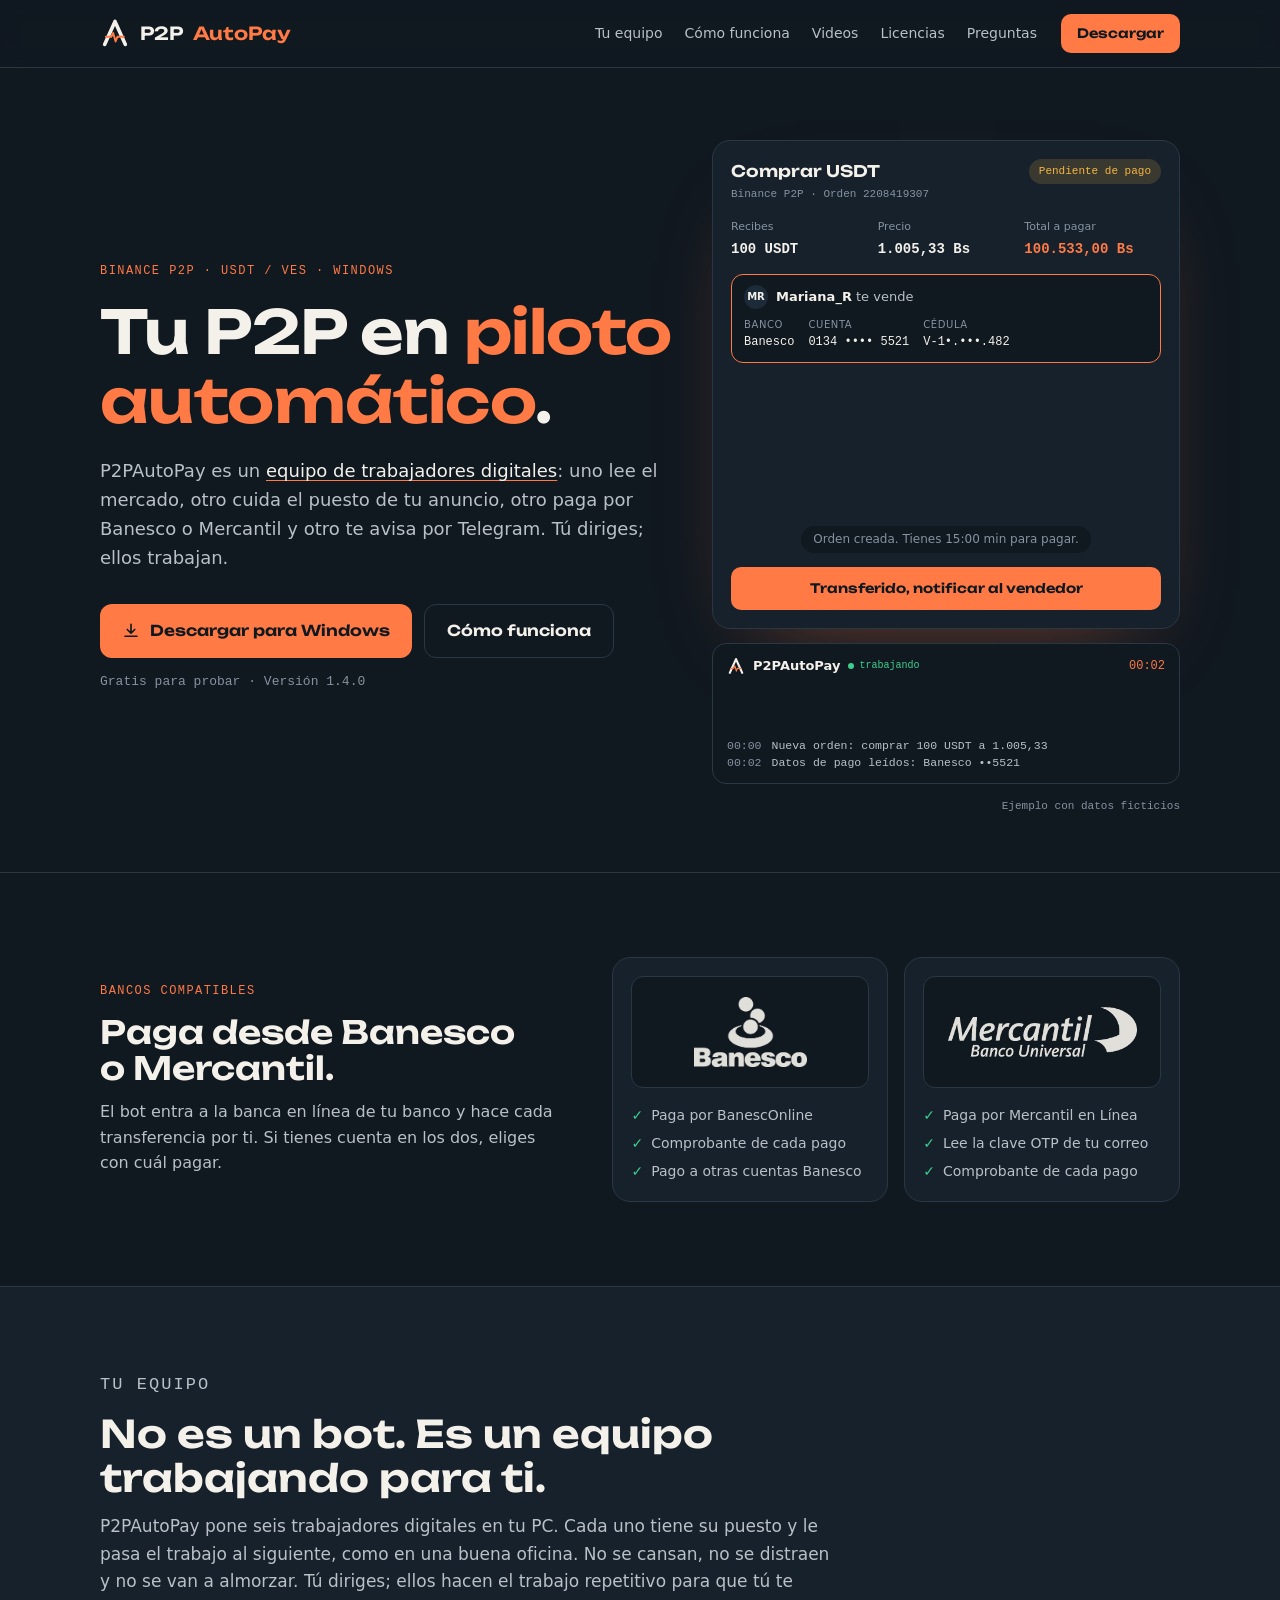
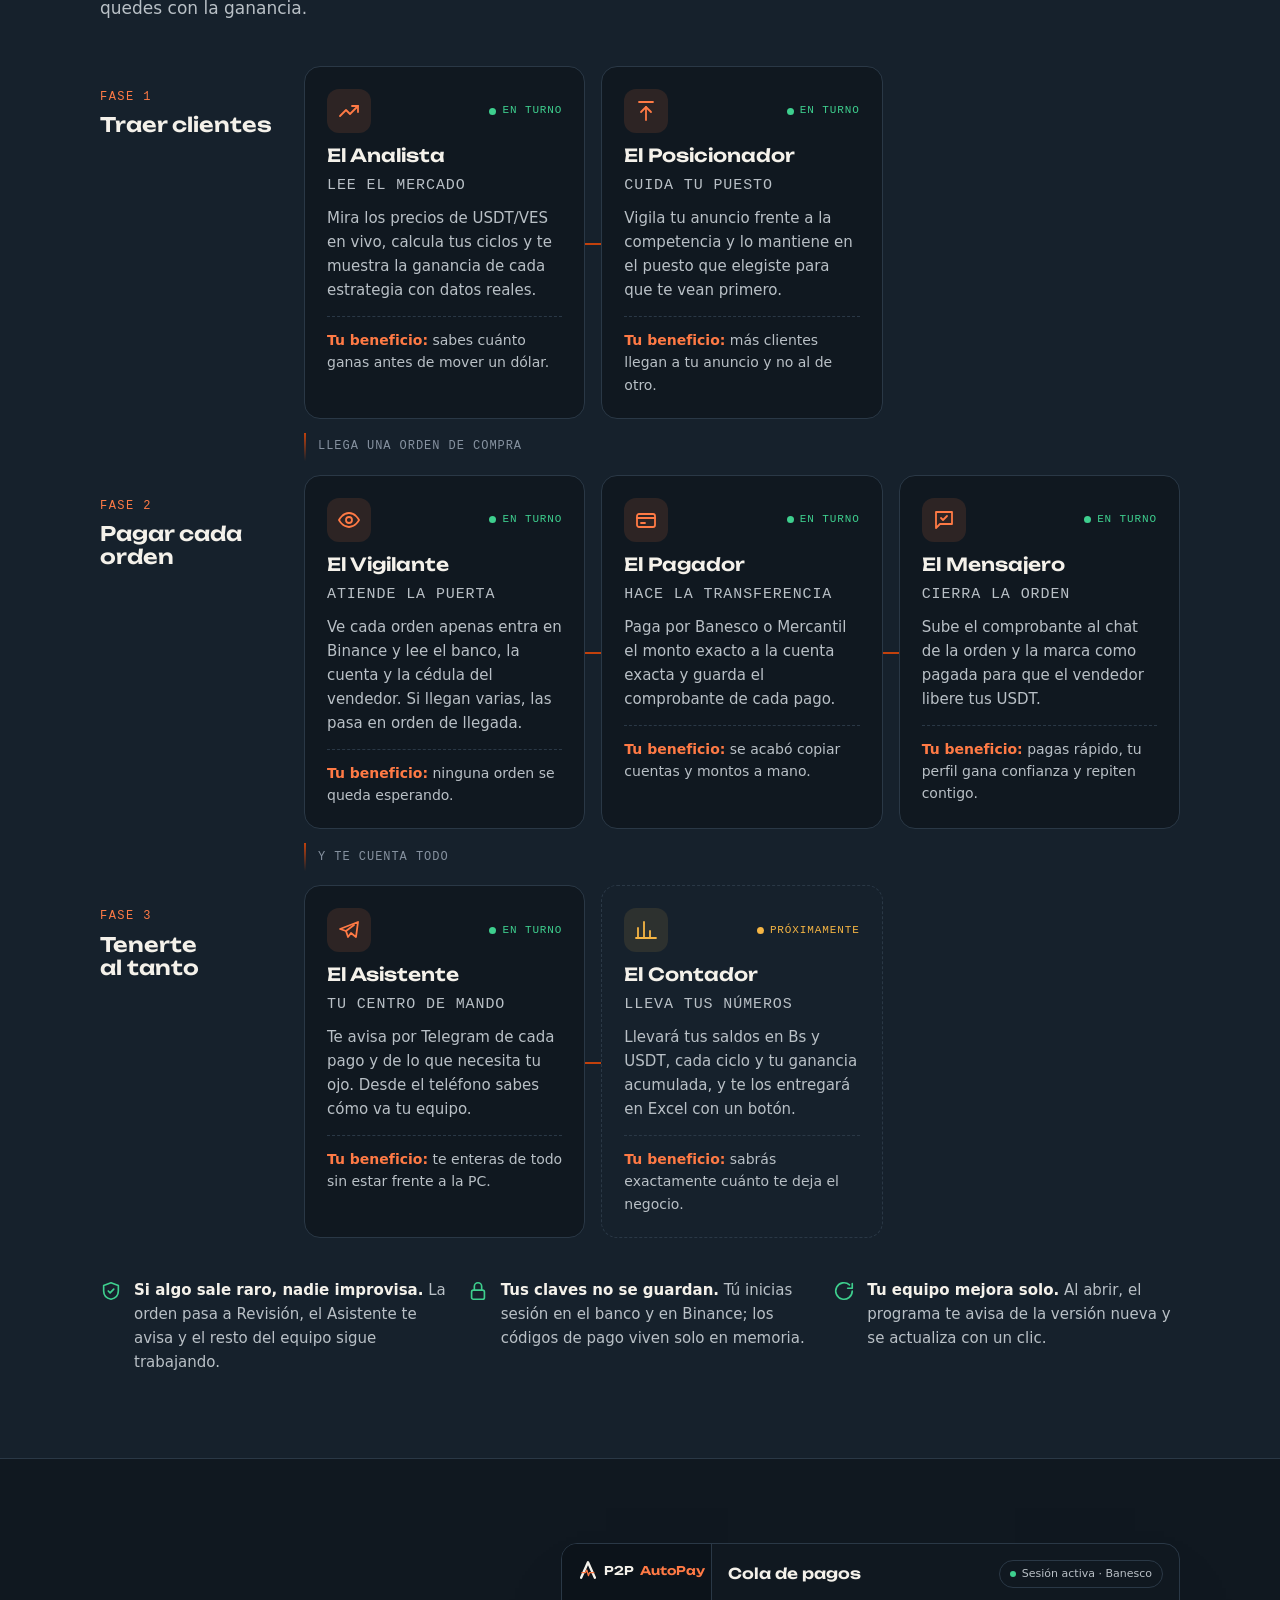
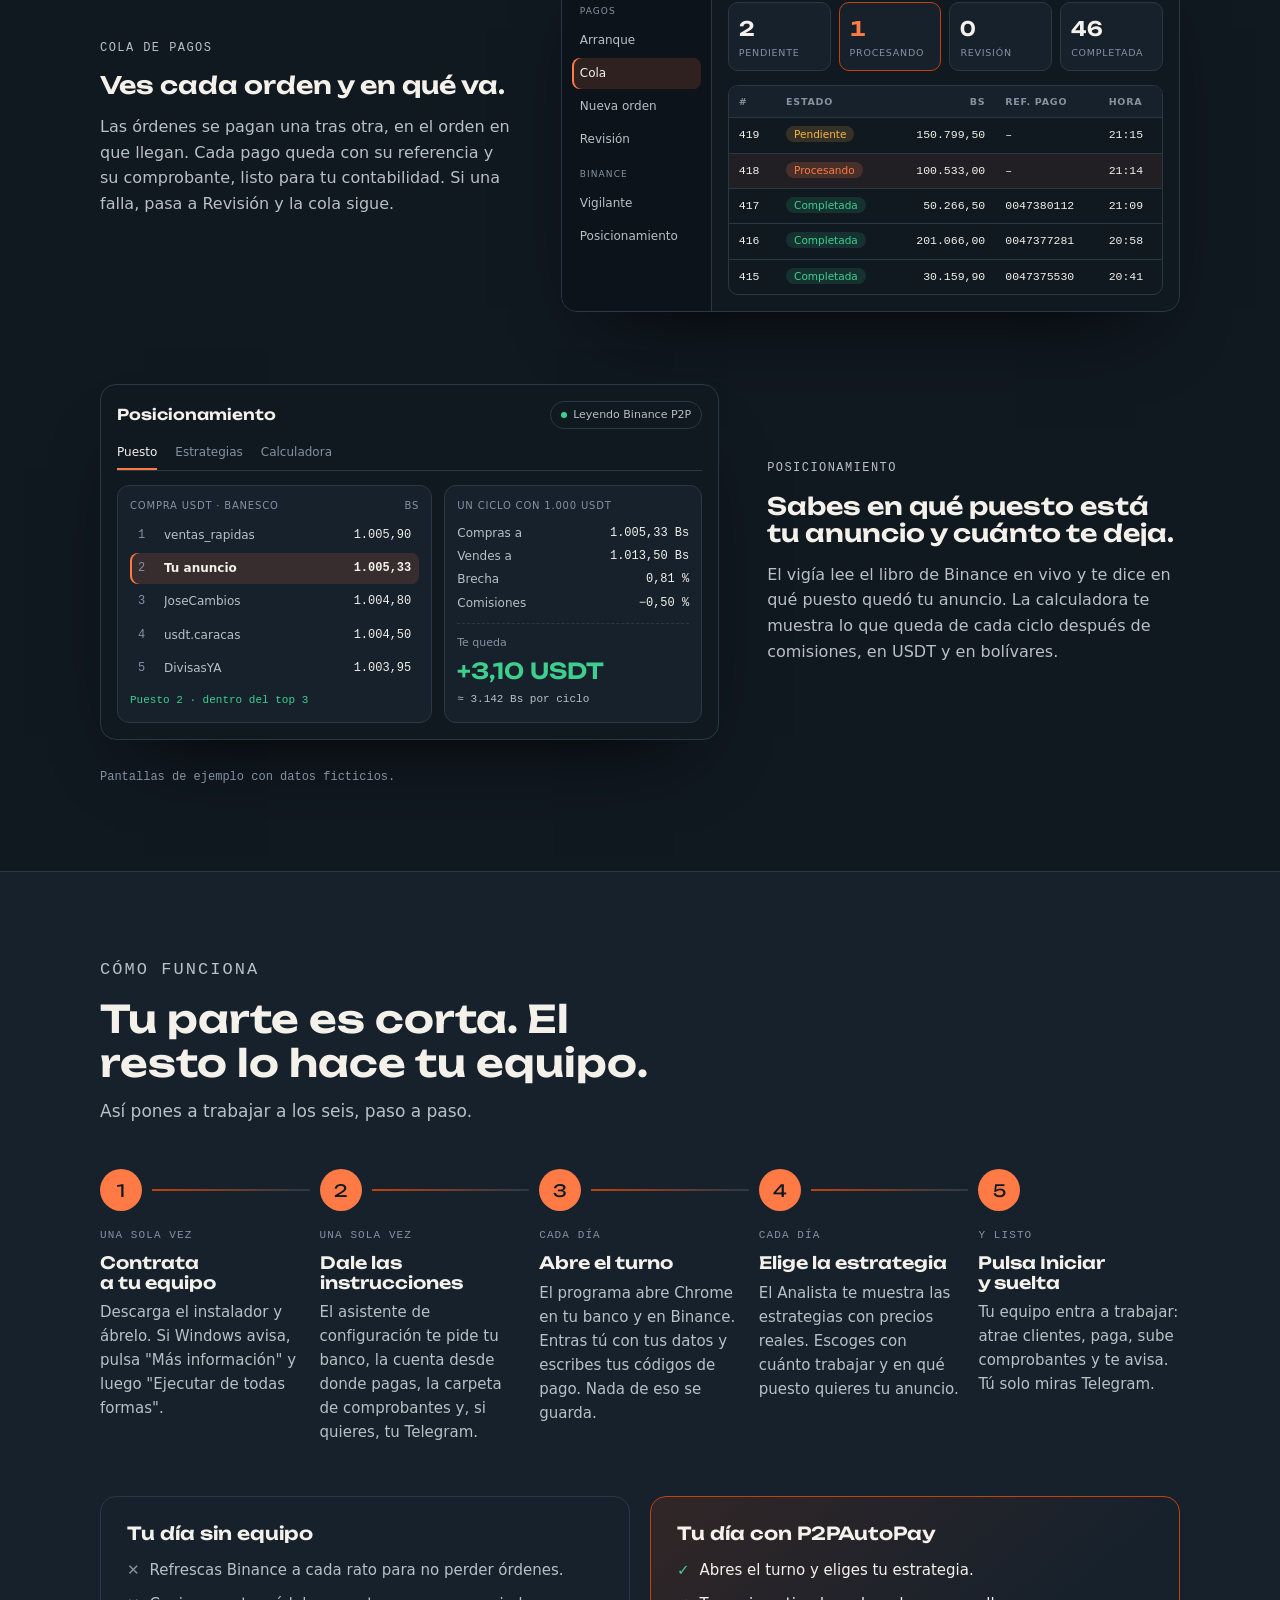
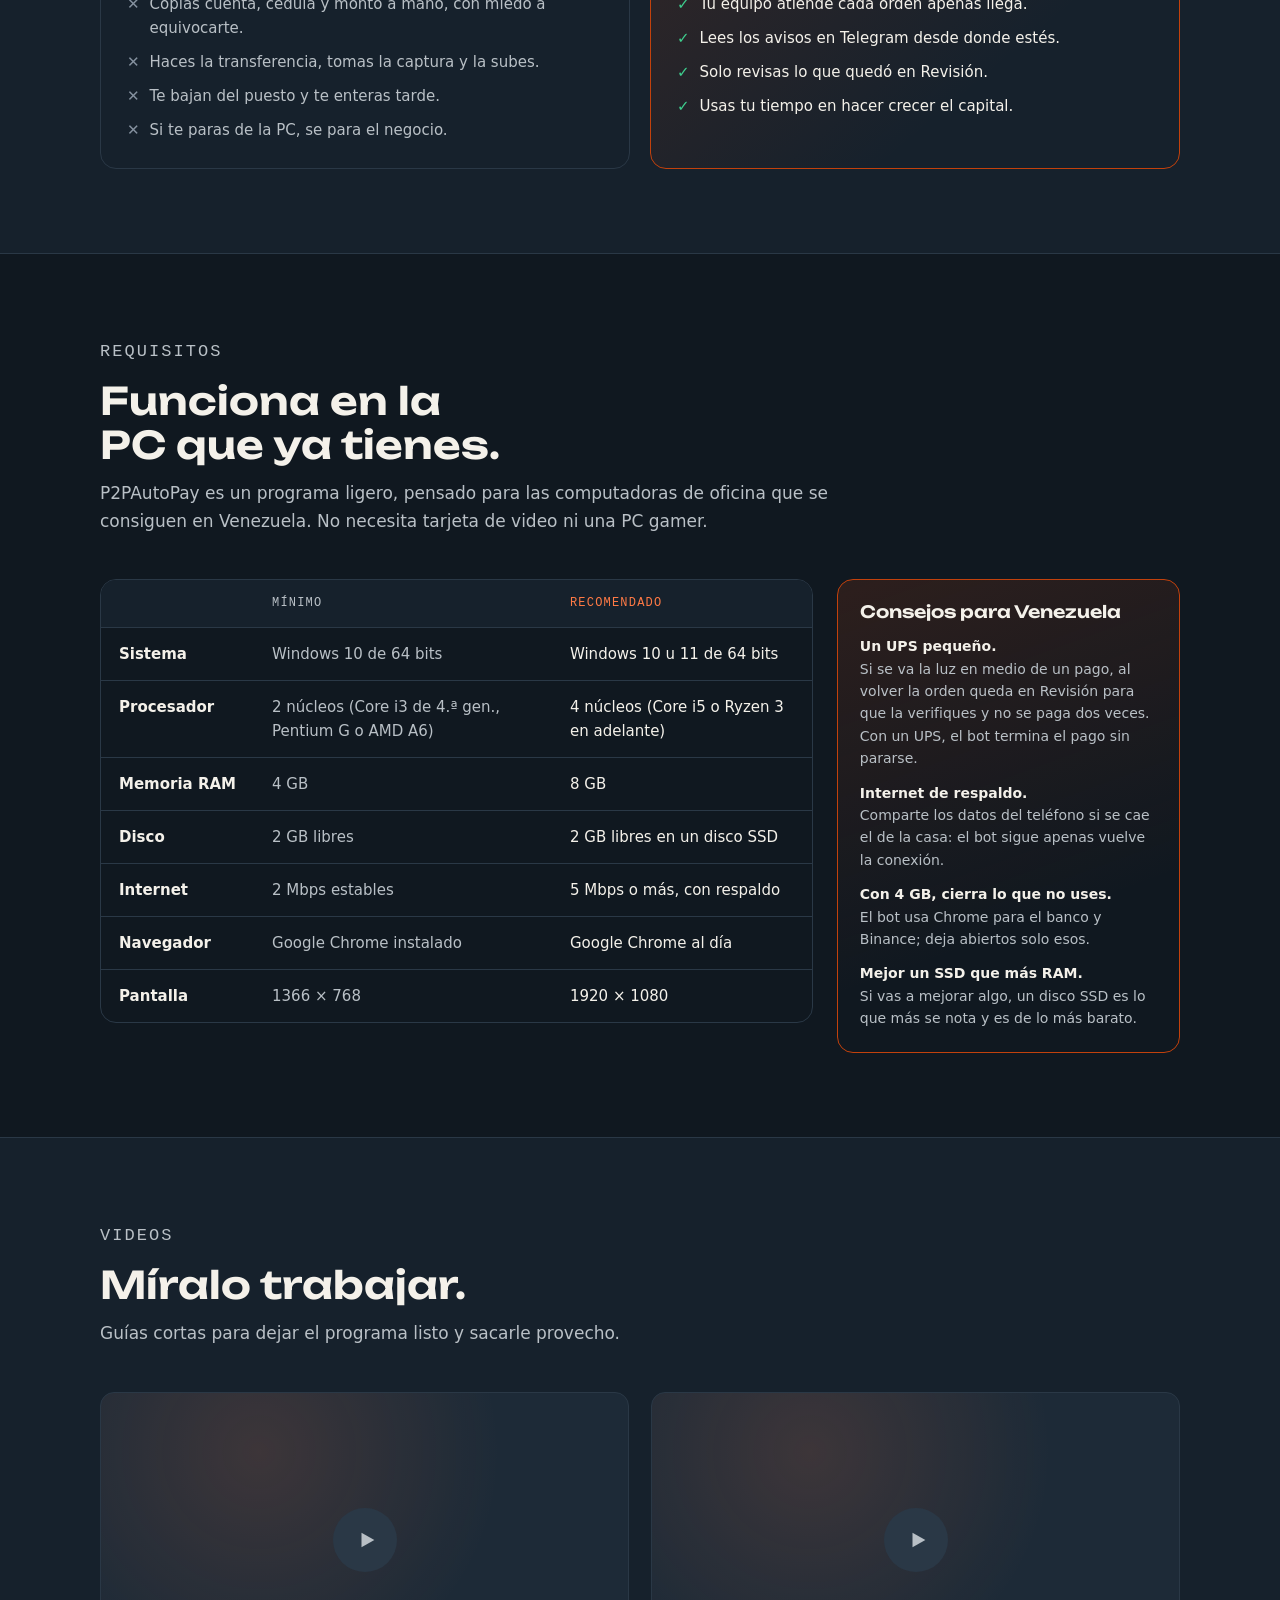
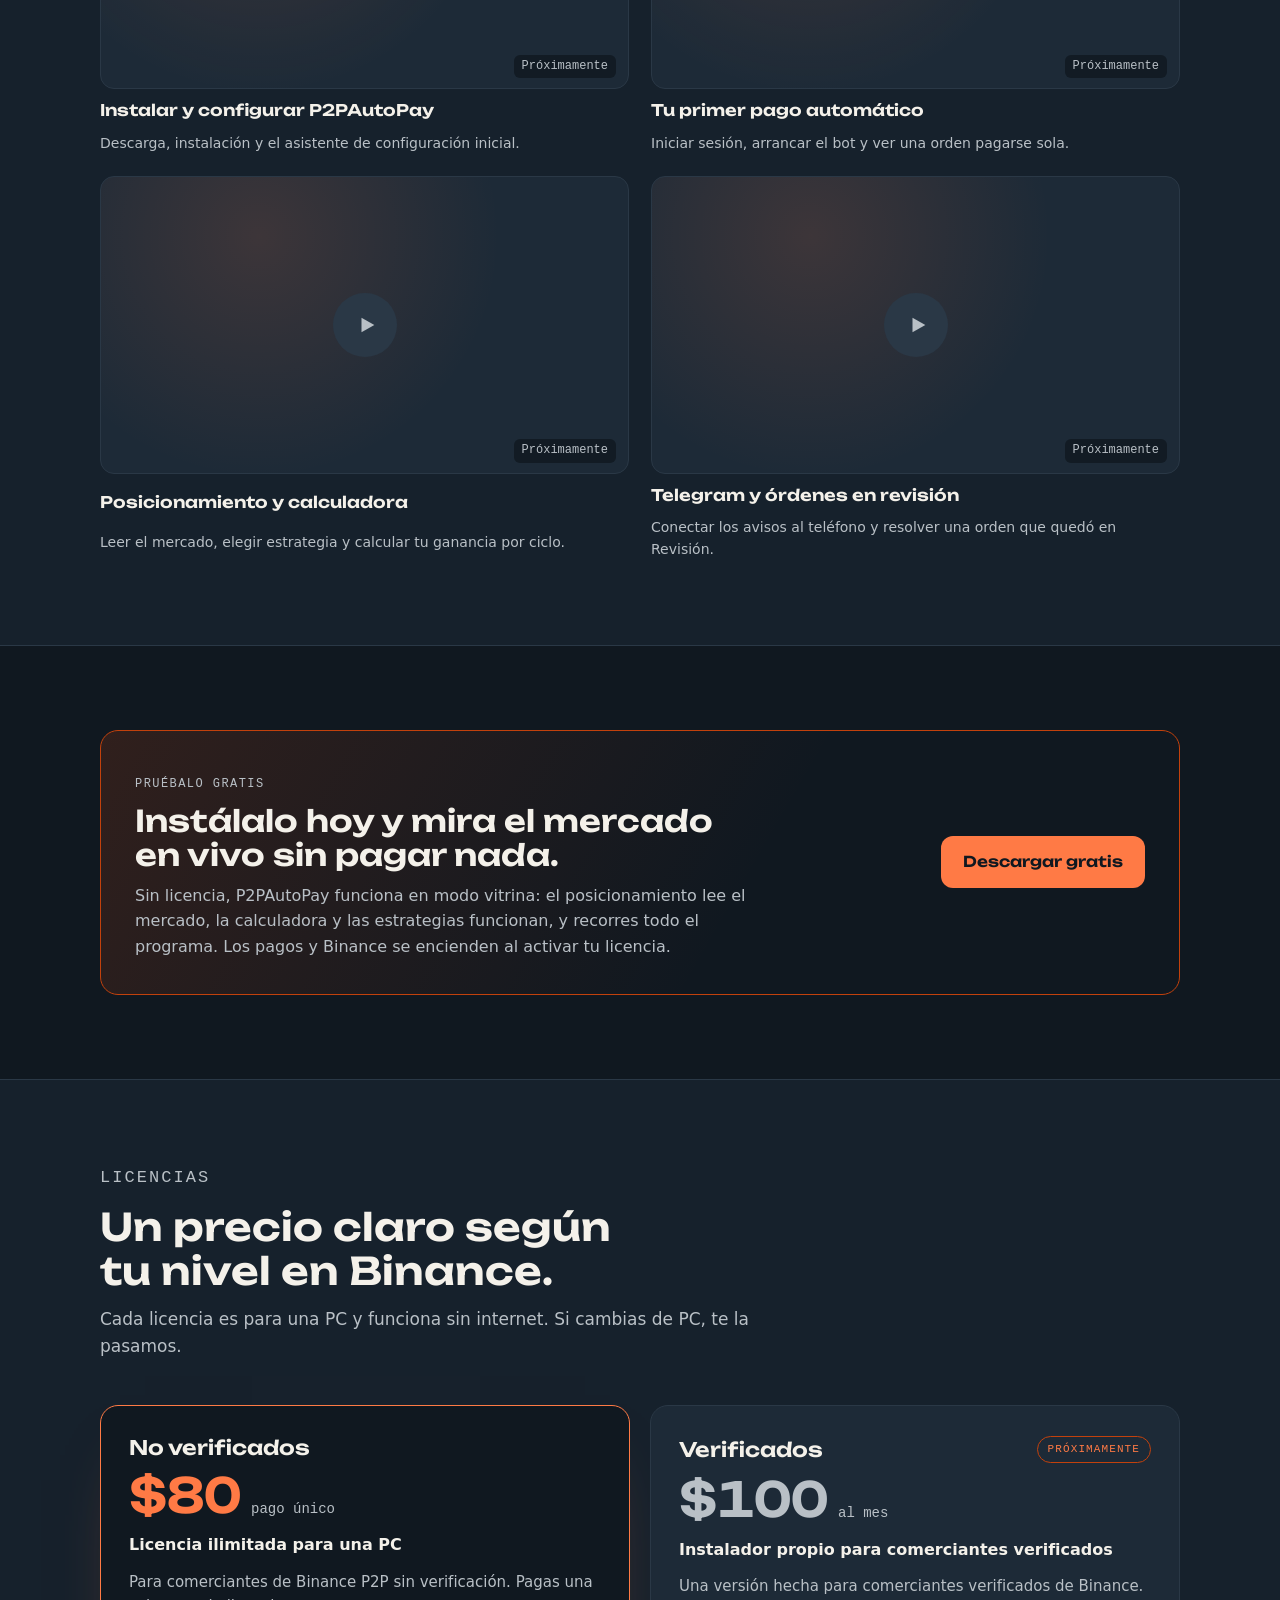
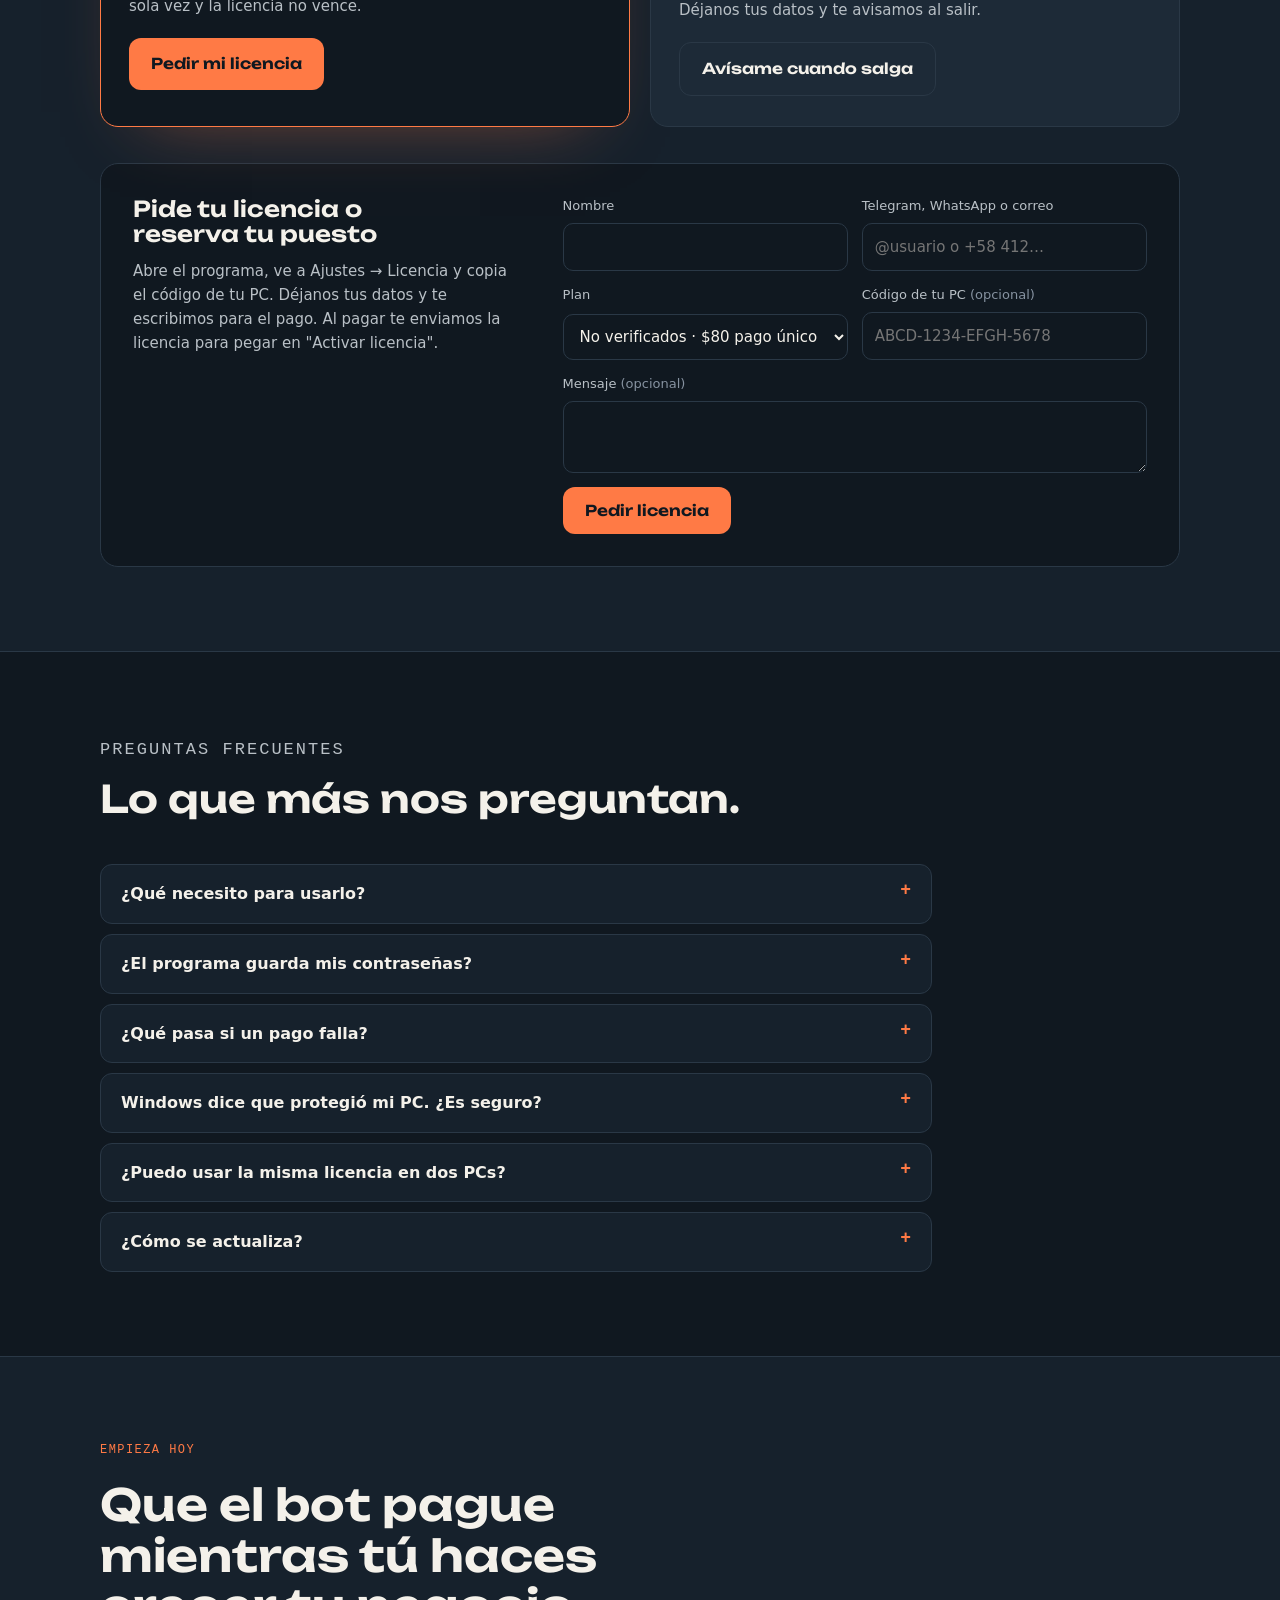
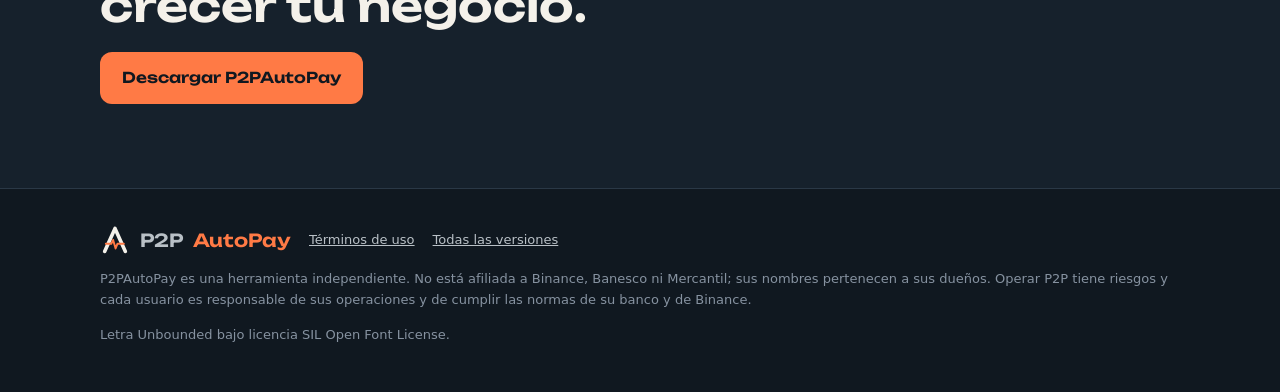
==== commit 3213a1b1: "Pagina: tu equipo de trabajadores y ruta paso a paso" ====
--- a/index.html
+++ b/index.html
@@ -309,13 +309,36 @@
 .encabezado h2 { font-size: clamp(26px, 3.4vw, 38px); }
 .encabezado p { color: var(--crema-suave); font-size: 17px; }
 
-/* Capacidades */
-.capacidades { display: grid; grid-template-columns: repeat(3, 1fr); gap: 1px; background: var(--linea); border: 1px solid var(--linea); border-radius: 18px; overflow: hidden; }
-.capacidad { background: var(--noche); padding: 28px 26px; display: grid; gap: 10px; align-content: start; min-width: 0; }
-.capacidad svg { width: 28px; height: 28px; stroke: var(--naranja); fill: none; stroke-width: 1.8; stroke-linecap: round; stroke-linejoin: round; }
-.capacidad h3 { font-size: 17px; margin-top: 6px; }
-.capacidad p { color: var(--crema-suave); font-size: 15px; }
-.capacidad ul { margin: 4px 0 0; padding-left: 18px; color: var(--crema-suave); font-size: 14px; display: grid; gap: 4px; }
+/* Tu equipo: los trabajadores en su linea de trabajo */
+.linea-trabajo { display: grid; gap: 0; }
+.fase { display: grid; grid-template-columns: 180px 1fr; gap: 24px; align-items: start; }
+.fase-nombre { display: grid; gap: 6px; padding-top: 22px; }
+.fase-nombre span { font-family: var(--mono); font-size: 12px; letter-spacing: .12em; text-transform: uppercase; color: var(--naranja); }
+.fase-nombre h3 { font-size: 20px; }
+.fase-trabajadores { list-style: none; margin: 0; padding: 0; display: grid; grid-template-columns: repeat(3, 1fr); gap: 16px; }
+.trabajador { position: relative; background: var(--noche); border: 1px solid var(--linea); border-radius: 16px; padding: 22px; display: grid; gap: 8px; align-content: start; min-width: 0; animation: relevo 14s ease-in-out infinite; animation-delay: calc(var(--i) * 2s); }
+.trabajador + .trabajador::before { content: ""; position: absolute; left: -17px; top: 50%; width: 16px; height: 2px; background: var(--naranja-fuerte); }
+@keyframes relevo { 0%, 16%, 100% { border-color: var(--linea); box-shadow: none; } 4%, 12% { border-color: var(--naranja); box-shadow: 0 0 0 4px rgba(255, 122, 69, .12), 0 18px 40px -24px rgba(255, 122, 69, .6); } }
+.trabajador-cabeza { display: flex; align-items: center; justify-content: space-between; gap: 10px; margin-bottom: 4px; }
+.trabajador-icono { width: 44px; height: 44px; border-radius: 12px; display: grid; place-items: center; background: rgba(255, 122, 69, .12); }
+.trabajador-icono svg { width: 24px; height: 24px; stroke: var(--naranja); fill: none; stroke-width: 1.8; stroke-linecap: round; stroke-linejoin: round; }
+.turno { display: inline-flex; align-items: center; gap: 6px; font-family: var(--mono); font-size: 11px; letter-spacing: .08em; text-transform: uppercase; color: var(--verde); }
+.turno::before { content: ""; width: 7px; height: 7px; border-radius: 50%; background: currentColor; }
+.trabajador h3 { font-size: 18px; }
+.puesto { font-family: var(--mono); font-size: 12px; letter-spacing: .06em; text-transform: uppercase; color: var(--tenue); }
+.trabajador p { color: var(--crema-suave); font-size: 15px; }
+.trabajador .gana { margin-top: 6px; padding-top: 12px; border-top: 1px dashed var(--linea); font-size: 14px; }
+.gana b { color: var(--naranja); font-weight: 600; }
+.trabajador.por-llegar { animation: none; border-style: dashed; background: transparent; }
+.trabajador.por-llegar .turno { color: var(--ambar); }
+.trabajador.por-llegar .trabajador-icono { background: rgba(245, 181, 68, .1); }
+.trabajador.por-llegar .trabajador-icono svg { stroke: var(--ambar); }
+.relevo { margin: 0; padding: 14px 0 14px 204px; display: flex; align-items: center; gap: 12px; color: var(--tenue); font-family: var(--mono); font-size: 12px; letter-spacing: .08em; text-transform: uppercase; }
+.relevo::before { content: ""; width: 2px; height: 28px; background: linear-gradient(var(--naranja-fuerte), transparent); }
+.garantias { margin-top: 40px; display: grid; grid-template-columns: repeat(3, 1fr); gap: 20px; }
+.garantias p { display: flex; gap: 12px; align-items: flex-start; color: var(--crema-suave); font-size: 15px; margin: 0; }
+.garantias b { color: var(--crema); }
+.garantias svg { width: 22px; height: 22px; flex-shrink: 0; margin-top: 2px; stroke: var(--verde); fill: none; stroke-width: 1.8; stroke-linecap: round; stroke-linejoin: round; }
 
 /* Capturas */
 .captura { display: grid; grid-template-columns: .8fr 1.2fr; gap: 48px; align-items: center; }
@@ -329,12 +352,24 @@
 .marco-barra { display: flex; gap: 6px; padding: 10px 12px; border-bottom: 1px solid var(--linea); }
 .marco-barra i { width: 9px; height: 9px; border-radius: 50%; background: var(--linea); }
 
-/* Pasos de uso: secuencia real */
-.pasos { display: grid; grid-template-columns: repeat(4, 1fr); gap: 20px; counter-reset: paso; list-style: none; margin: 0; padding: 0; }
-.pasos li { counter-increment: paso; border-top: 2px solid var(--naranja); padding-top: 18px; display: grid; gap: 8px; align-content: start; min-width: 0; }
-.pasos li::before { content: "Paso " counter(paso); font-family: var(--mono); font-size: 12px; letter-spacing: .1em; text-transform: uppercase; color: var(--naranja); }
-.pasos h3 { font-size: 17px; }
-.pasos p { color: var(--crema-suave); font-size: 15px; }
+/* Como funciona: tu parte, paso a paso, y tu dia con y sin equipo */
+.ruta { list-style: none; margin: 0; padding: 0; display: grid; grid-template-columns: repeat(5, 1fr); gap: 18px; counter-reset: paso; }
+.ruta li { counter-increment: paso; position: relative; display: grid; gap: 8px; align-content: start; padding-top: 58px; min-width: 0; }
+.ruta li::before { content: counter(paso); position: absolute; top: 0; left: 0; width: 42px; height: 42px; border-radius: 50%; display: grid; place-items: center; background: var(--naranja); color: var(--noche); font-family: var(--display); font-size: 17px; }
+.ruta li::after { content: ""; position: absolute; top: 20px; left: 52px; right: -8px; height: 2px; background: linear-gradient(90deg, var(--naranja-fuerte), var(--linea)); }
+.ruta li:last-child::after { display: none; }
+.ruta-cuando { font-family: var(--mono); font-size: 11px; letter-spacing: .1em; text-transform: uppercase; color: var(--tenue); }
+.ruta h3 { font-size: 17px; }
+.ruta p { color: var(--crema-suave); font-size: 15px; }
+.tu-dia { margin-top: 52px; display: grid; grid-template-columns: 1fr 1fr; gap: 20px; }
+.dia { border: 1px solid var(--linea); border-radius: 16px; padding: 26px; display: grid; gap: 14px; align-content: start; }
+.dia h3 { font-size: 18px; }
+.dia ul { margin: 0; padding: 0; list-style: none; display: grid; gap: 10px; font-size: 15px; }
+.dia li { display: flex; gap: 10px; color: var(--crema-suave); }
+.dia-antes li::before { content: "✕"; color: var(--tenue); }
+.dia-despues { border-color: var(--naranja-fuerte); background: linear-gradient(140deg, rgba(194, 65, 12, .16), transparent 65%); }
+.dia-despues li { color: var(--crema); }
+.dia-despues li::before { content: "✓"; color: var(--verde); }
 
 /* Requisitos */
 .requisitos { display: grid; grid-template-columns: 1.35fr .65fr; gap: 24px; align-items: start; }
@@ -441,8 +476,13 @@
   .requisitos { grid-template-columns: 1fr; }
   .app-lado { display: none; }
   .posicion-rejilla { grid-template-columns: 1fr; }
-  .capacidades { grid-template-columns: repeat(2, 1fr); }
-  .pasos { grid-template-columns: repeat(2, 1fr); }
+  .fase { grid-template-columns: 1fr; gap: 14px; }
+  .fase-nombre { padding-top: 0; }
+  .relevo { padding-left: 0; }
+  .ruta { grid-template-columns: 1fr; gap: 0; }
+  .ruta li { padding: 0 0 26px 62px; }
+  .ruta li::after { top: 48px; bottom: 4px; left: 20px; right: auto; width: 2px; height: auto; background: linear-gradient(var(--naranja-fuerte), var(--linea)); }
+  .garantias { grid-template-columns: 1fr; }
   .menu { display: none; }
   .compra { grid-template-columns: 1fr; gap: 24px; }
   .barra .boton { margin-left: auto; }
@@ -450,7 +490,9 @@
 @media (max-width: 600px) {
   .hero { padding-block: 44px 36px; }
   .banda { padding-block: 60px; }
-  .capacidades, .pasos, .videos { grid-template-columns: 1fr; }
+  .videos, .tu-dia { grid-template-columns: 1fr; }
+  .fase-trabajadores { grid-template-columns: 1fr; gap: 12px; }
+  .trabajador + .trabajador::before { left: 50%; top: -13px; width: 2px; height: 12px; }
   .planes { grid-template-columns: 1fr; }
   .vitrina { grid-template-columns: 1fr; padding: 24px; }
   .compra { padding: 22px; }
@@ -476,7 +518,7 @@
   <div class="envoltura">
     <a class="marca" href="#inicio"><img src="img/logo.svg" alt="">P2P<b>AutoPay</b></a>
     <nav class="menu" aria-label="Secciones">
-      <a href="#capacidades">Capacidades</a>
+      <a href="#equipo">Tu equipo</a>
       <a href="#como-funciona">Cómo funciona</a>
       <a href="#videos">Videos</a>
       <a href="#licencias">Licencias</a>
@@ -492,7 +534,7 @@
       <div>
         <p class="etiqueta">Binance P2P · USDT / VES · Windows</p>
         <h1 style="margin-top:16px">Tu P2P en <em>piloto automático</em>.</h1>
-        <p class="bajada">P2PAutoPay paga tus órdenes de compra por <a href="#bancos" class="enlace-banco">Banesco o Mercantil</a>, sube el comprobante a Binance, marca la orden como pagada y vigila el puesto de tu anuncio. Tú dejas de estar pegado a la pantalla.</p>
+        <p class="bajada">P2PAutoPay es un <a href="#equipo" class="enlace-banco">equipo de trabajadores digitales</a>: uno lee el mercado, otro cuida el puesto de tu anuncio, otro paga por Banesco o Mercantil y otro te avisa por Telegram. Tú diriges; ellos trabajan.</p>
         <div class="acciones">
           <a class="boton boton-principal" href="https://github.com/miguelaromerov3b-blip/p2p-autopay-descargas/releases/latest" data-descarga="hero">
             <svg width="18" height="18" viewBox="0 0 24 24" fill="none" stroke="currentColor" stroke-width="2.2" stroke-linecap="round" stroke-linejoin="round" aria-hidden="true"><path d="M12 3v12m0 0-5-5m5 5 5-5M4 19h16"/></svg>
@@ -603,47 +645,87 @@
     </div>
   </section>
 
-  <section class="banda banda-alterna" id="capacidades">
+  <section class="banda banda-alterna" id="equipo">
     <div class="envoltura">
       <div class="encabezado">
-        <p class="etiqueta">Capacidades</p>
-        <h2>Todo tu flujo P2P en un solo programa.</h2>
-        <p>Pagos, Binance, posicionamiento y avisos trabajan juntos en una ventana. Ligero para PCs modestas y sin páginas web que abrir.</p>
-      </div>
-      <div class="capacidades">
-        <article class="capacidad">
-          <svg viewBox="0 0 24 24" aria-hidden="true"><rect x="3" y="6" width="18" height="13" rx="2"/><path d="M3 10h18M7 15h4"/></svg>
-          <h3>Bot de pagos</h3>
-          <p>Transferencias Banesco y Mercantil en cola, una tras otra, sin que toques el teclado.</p>
-          <ul><li>Captura el comprobante de cada pago</li><li>No paga órdenes vencidas</li><li>Un error manda la orden a Revisión, nunca traba la cola</li></ul>
-        </article>
-        <article class="capacidad">
-          <svg viewBox="0 0 24 24" aria-hidden="true"><path d="M2 12s3.5-7 10-7 10 7 10 7-3.5 7-10 7S2 12 2 12z"/><circle cx="12" cy="12" r="3"/></svg>
-          <h3>Vigilante de Binance</h3>
-          <p>Detecta tus órdenes de compra, sube el comprobante y marca "pagado" en segundos.</p>
-          <ul><li>Tus clientes esperan menos</li><li>Mejor tiempo de pago en tu perfil</li></ul>
-        </article>
-        <article class="capacidad">
-          <svg viewBox="0 0 24 24" aria-hidden="true"><path d="M3 17l6-6 4 4 8-8"/><path d="M15 7h6v6"/></svg>
-          <h3>Posicionamiento</h3>
-          <p>Lee el mercado USDT/VES en vivo y te dice dónde está tu anuncio frente a la competencia.</p>
-          <ul><li>Calculadora de ciclos y ganancia</li><li>Estrategias con datos reales</li><li>Vigía del puesto de tu anuncio</li></ul>
-        </article>
-        <article class="capacidad">
-          <svg viewBox="0 0 24 24" aria-hidden="true"><path d="M21 4 3 11l6 2 2 6 3-4 5 4z"/><path d="m9 13 8-6"/></svg>
-          <h3>Telegram como centro de mando</h3>
-          <p>Recibe avisos en el teléfono cuando una orden necesita tu revisión. Opcional.</p>
-        </article>
-        <article class="capacidad">
-          <svg viewBox="0 0 24 24" aria-hidden="true"><path d="M12 3 4 6v6c0 5 3.5 8 8 9 4.5-1 8-4 8-9V6z"/><path d="m9 12 2 2 4-4"/></svg>
-          <h3>Tus claves no se guardan</h3>
-          <p>Tú inicias sesión en el banco y en Binance. Los códigos de pago viven solo en memoria mientras el programa está abierto.</p>
-        </article>
-        <article class="capacidad">
-          <svg viewBox="0 0 24 24" aria-hidden="true"><path d="M21 12a9 9 0 1 1-3-6.7"/><path d="M21 4v5h-5"/></svg>
-          <h3>Siempre al día</h3>
-          <p>Al abrir, el programa te avisa de la versión nueva y se actualiza con un clic.</p>
-        </article>
+        <p class="etiqueta">Tu equipo</p>
+        <h2>No es un bot. Es un equipo trabajando para ti.</h2>
+        <p>P2PAutoPay pone seis trabajadores digitales en tu PC. Cada uno tiene su puesto y le pasa el trabajo al siguiente, como en una buena oficina. No se cansan, no se distraen y no se van a almorzar. Tú diriges; ellos hacen el trabajo repetitivo para que tú te quedes con la ganancia.</p>
+      </div>
+
+      <div class="linea-trabajo">
+        <div class="fase">
+          <div class="fase-nombre"><span>Fase 1</span><h3>Traer clientes</h3></div>
+          <ol class="fase-trabajadores">
+          <li class="trabajador" style="--i:0">
+            <div class="trabajador-cabeza"><span class="trabajador-icono"><svg viewBox="0 0 24 24" aria-hidden="true"><path d="M3 17l6-6 4 4 8-8"/><path d="M15 7h6v6"/></svg></span><span class="turno">En turno</span></div>
+            <h3>El Analista</h3>
+            <p class="puesto">Lee el mercado</p>
+            <p>Mira los precios de USDT/VES en vivo, calcula tus ciclos y te muestra la ganancia de cada estrategia con datos reales.</p>
+            <p class="gana"><b>Tu beneficio:</b> sabes cuánto ganas antes de mover un dólar.</p>
+          </li>
+          <li class="trabajador" style="--i:1">
+            <div class="trabajador-cabeza"><span class="trabajador-icono"><svg viewBox="0 0 24 24" aria-hidden="true"><path d="M12 21V8"/><path d="m7 13 5-5 5 5"/><path d="M5 3h14"/></svg></span><span class="turno">En turno</span></div>
+            <h3>El Posicionador</h3>
+            <p class="puesto">Cuida tu puesto</p>
+            <p>Vigila tu anuncio frente a la competencia y lo mantiene en el puesto que elegiste para que te vean primero.</p>
+            <p class="gana"><b>Tu beneficio:</b> más clientes llegan a tu anuncio y no al de otro.</p>
+          </li>
+          </ol>
+        </div>
+        <p class="relevo"><span>Llega una orden de compra</span></p>
+        <div class="fase">
+          <div class="fase-nombre"><span>Fase 2</span><h3>Pagar cada orden</h3></div>
+          <ol class="fase-trabajadores">
+          <li class="trabajador" style="--i:2">
+            <div class="trabajador-cabeza"><span class="trabajador-icono"><svg viewBox="0 0 24 24" aria-hidden="true"><path d="M2 12s3.5-7 10-7 10 7 10 7-3.5 7-10 7S2 12 2 12z"/><circle cx="12" cy="12" r="3"/></svg></span><span class="turno">En turno</span></div>
+            <h3>El Vigilante</h3>
+            <p class="puesto">Atiende la puerta</p>
+            <p>Ve cada orden apenas entra en Binance y lee el banco, la cuenta y la cédula del vendedor. Si llegan varias, las pasa en orden de llegada.</p>
+            <p class="gana"><b>Tu beneficio:</b> ninguna orden se queda esperando.</p>
+          </li>
+          <li class="trabajador" style="--i:3">
+            <div class="trabajador-cabeza"><span class="trabajador-icono"><svg viewBox="0 0 24 24" aria-hidden="true"><rect x="3" y="6" width="18" height="13" rx="2"/><path d="M3 10h18M7 15h4"/></svg></span><span class="turno">En turno</span></div>
+            <h3>El Pagador</h3>
+            <p class="puesto">Hace la transferencia</p>
+            <p>Paga por Banesco o Mercantil el monto exacto a la cuenta exacta y guarda el comprobante de cada pago.</p>
+            <p class="gana"><b>Tu beneficio:</b> se acabó copiar cuentas y montos a mano.</p>
+          </li>
+          <li class="trabajador" style="--i:4">
+            <div class="trabajador-cabeza"><span class="trabajador-icono"><svg viewBox="0 0 24 24" aria-hidden="true"><path d="M4 4h16v12H8l-4 4z"/><path d="m9 10 2 2 4-4"/></svg></span><span class="turno">En turno</span></div>
+            <h3>El Mensajero</h3>
+            <p class="puesto">Cierra la orden</p>
+            <p>Sube el comprobante al chat de la orden y la marca como pagada para que el vendedor libere tus USDT.</p>
+            <p class="gana"><b>Tu beneficio:</b> pagas rápido, tu perfil gana confianza y repiten contigo.</p>
+          </li>
+          </ol>
+        </div>
+        <p class="relevo"><span>Y te cuenta todo</span></p>
+        <div class="fase">
+          <div class="fase-nombre"><span>Fase 3</span><h3>Tenerte al tanto</h3></div>
+          <ol class="fase-trabajadores">
+          <li class="trabajador" style="--i:5">
+            <div class="trabajador-cabeza"><span class="trabajador-icono"><svg viewBox="0 0 24 24" aria-hidden="true"><path d="M21 4 3 11l6 2 2 6 3-4 5 4z"/><path d="m9 13 8-6"/></svg></span><span class="turno">En turno</span></div>
+            <h3>El Asistente</h3>
+            <p class="puesto">Tu centro de mando</p>
+            <p>Te avisa por Telegram de cada pago y de lo que necesita tu ojo. Desde el teléfono sabes cómo va tu equipo.</p>
+            <p class="gana"><b>Tu beneficio:</b> te enteras de todo sin estar frente a la PC.</p>
+          </li>
+          <li class="trabajador por-llegar" style="--i:6">
+            <div class="trabajador-cabeza"><span class="trabajador-icono"><svg viewBox="0 0 24 24" aria-hidden="true"><path d="M4 20V10M10 20V4M16 20v-7M22 20H2"/></svg></span><span class="turno">Próximamente</span></div>
+            <h3>El Contador</h3>
+            <p class="puesto">Lleva tus números</p>
+            <p>Llevará tus saldos en Bs y USDT, cada ciclo y tu ganancia acumulada, y te los entregará en Excel con un botón.</p>
+            <p class="gana"><b>Tu beneficio:</b> sabrás exactamente cuánto te deja el negocio.</p>
+          </li>
+          </ol>
+        </div>
+      </div>
+
+      <div class="garantias">
+        <p><svg viewBox="0 0 24 24" aria-hidden="true"><path d="M12 3 4 6v6c0 5 3.5 8 8 9 4.5-1 8-4 8-9V6z"/><path d="m9 12 2 2 4-4"/></svg><span><b>Si algo sale raro, nadie improvisa.</b> La orden pasa a Revisión, el Asistente te avisa y el resto del equipo sigue trabajando.</span></p>
+        <p><svg viewBox="0 0 24 24" aria-hidden="true"><rect x="5" y="11" width="14" height="10" rx="2"/><path d="M8 11V7a4 4 0 0 1 8 0v4"/></svg><span><b>Tus claves no se guardan.</b> Tú inicias sesión en el banco y en Binance; los códigos de pago viven solo en memoria.</span></p>
+        <p><svg viewBox="0 0 24 24" aria-hidden="true"><path d="M21 12a9 9 0 1 1-3-6.7"/><path d="M21 4v5h-5"/></svg><span><b>Tu equipo mejora solo.</b> Al abrir, el programa te avisa de la versión nueva y se actualiza con un clic.</span></p>
       </div>
     </div>
   </section>
@@ -736,14 +818,39 @@
     <div class="envoltura">
       <div class="encabezado">
         <p class="etiqueta">Cómo funciona</p>
-        <h2>De la descarga al primer pago automático.</h2>
-      </div>
-      <ol class="pasos">
-        <li><h3>Instala</h3><p>Descarga el instalador y ábrelo. Si Windows avisa, pulsa "Más información" y luego "Ejecutar de todas formas".</p></li>
-        <li><h3>Configura una vez</h3><p>Un asistente te pide tu banco, la carpeta de comprobantes y, si quieres, tu Telegram.</p></li>
-        <li><h3>Inicia sesión tú</h3><p>El programa abre Chrome en tu banco y en Binance. Entras con tus datos, como siempre.</p></li>
-        <li><h3>Activa y suelta</h3><p>Pega tu licencia y pulsa Iniciar. Desde ahí el bot paga, sube comprobantes y te avisa.</p></li>
+        <h2>Tu parte es corta. El resto lo hace tu equipo.</h2>
+        <p>Así pones a trabajar a los seis, paso a paso.</p>
+      </div>
+      <ol class="ruta">
+        <li><span class="ruta-cuando">Una sola vez</span><h3>Contrata a tu equipo</h3><p>Descarga el instalador y ábrelo. Si Windows avisa, pulsa "Más información" y luego "Ejecutar de todas formas".</p></li>
+        <li><span class="ruta-cuando">Una sola vez</span><h3>Dale las instrucciones</h3><p>El asistente de configuración te pide tu banco, la cuenta desde donde pagas, la carpeta de comprobantes y, si quieres, tu Telegram.</p></li>
+        <li><span class="ruta-cuando">Cada día</span><h3>Abre el turno</h3><p>El programa abre Chrome en tu banco y en Binance. Entras tú con tus datos y escribes tus códigos de pago. Nada de eso se guarda.</p></li>
+        <li><span class="ruta-cuando">Cada día</span><h3>Elige la estrategia</h3><p>El Analista te muestra las estrategias con precios reales. Escoges con cuánto trabajar y en qué puesto quieres tu anuncio.</p></li>
+        <li><span class="ruta-cuando">Y listo</span><h3>Pulsa Iniciar y suelta</h3><p>Tu equipo entra a trabajar: atrae clientes, paga, sube comprobantes y te avisa. Tú solo miras Telegram.</p></li>
       </ol>
+
+      <div class="tu-dia">
+        <div class="dia dia-antes">
+          <h3>Tu día sin equipo</h3>
+          <ul>
+            <li>Refrescas Binance a cada rato para no perder órdenes.</li>
+            <li>Copias cuenta, cédula y monto a mano, con miedo a equivocarte.</li>
+            <li>Haces la transferencia, tomas la captura y la subes.</li>
+            <li>Te bajan del puesto y te enteras tarde.</li>
+            <li>Si te paras de la PC, se para el negocio.</li>
+          </ul>
+        </div>
+        <div class="dia dia-despues">
+          <h3>Tu día con P2PAutoPay</h3>
+          <ul>
+            <li>Abres el turno y eliges tu estrategia.</li>
+            <li>Tu equipo atiende cada orden apenas llega.</li>
+            <li>Lees los avisos en Telegram desde donde estés.</li>
+            <li>Solo revisas lo que quedó en Revisión.</li>
+            <li>Usas tu tiempo en hacer crecer el capital.</li>
+          </ul>
+        </div>
+      </div>
     </div>
   </section>
 
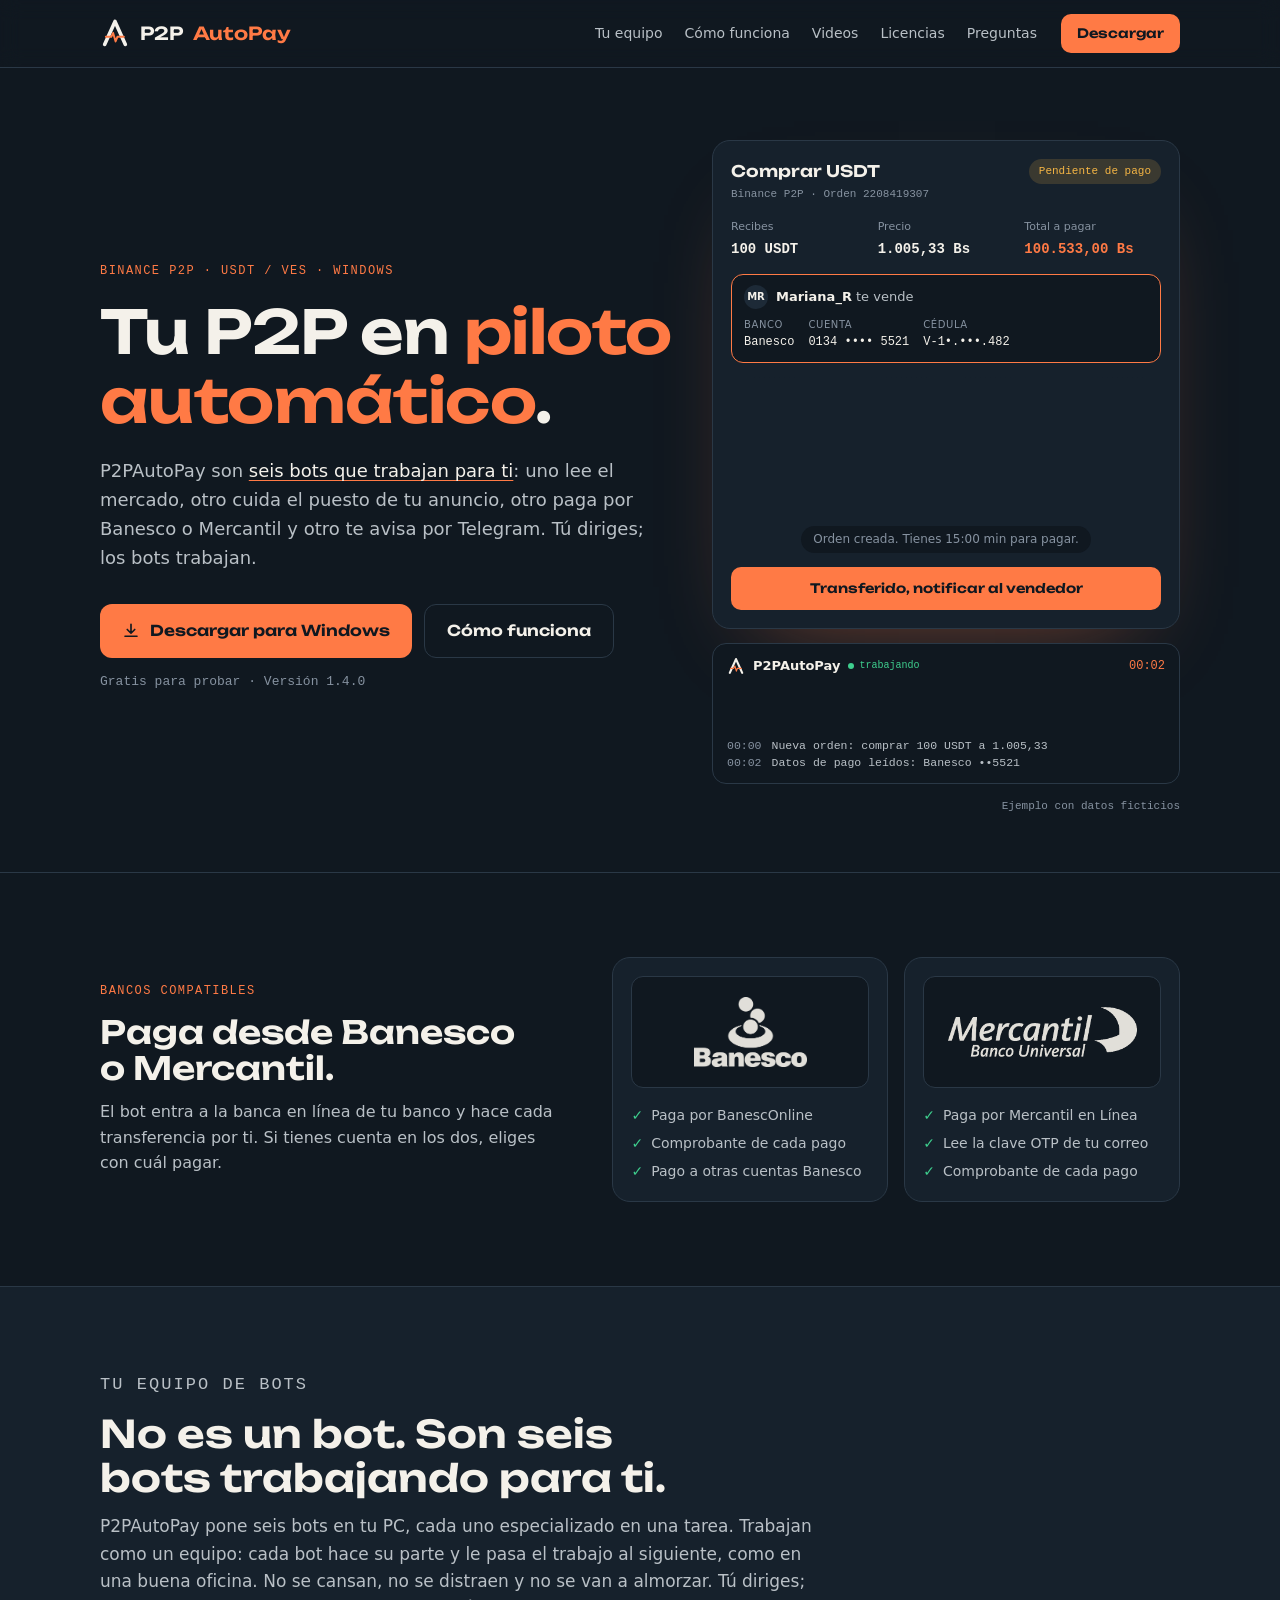
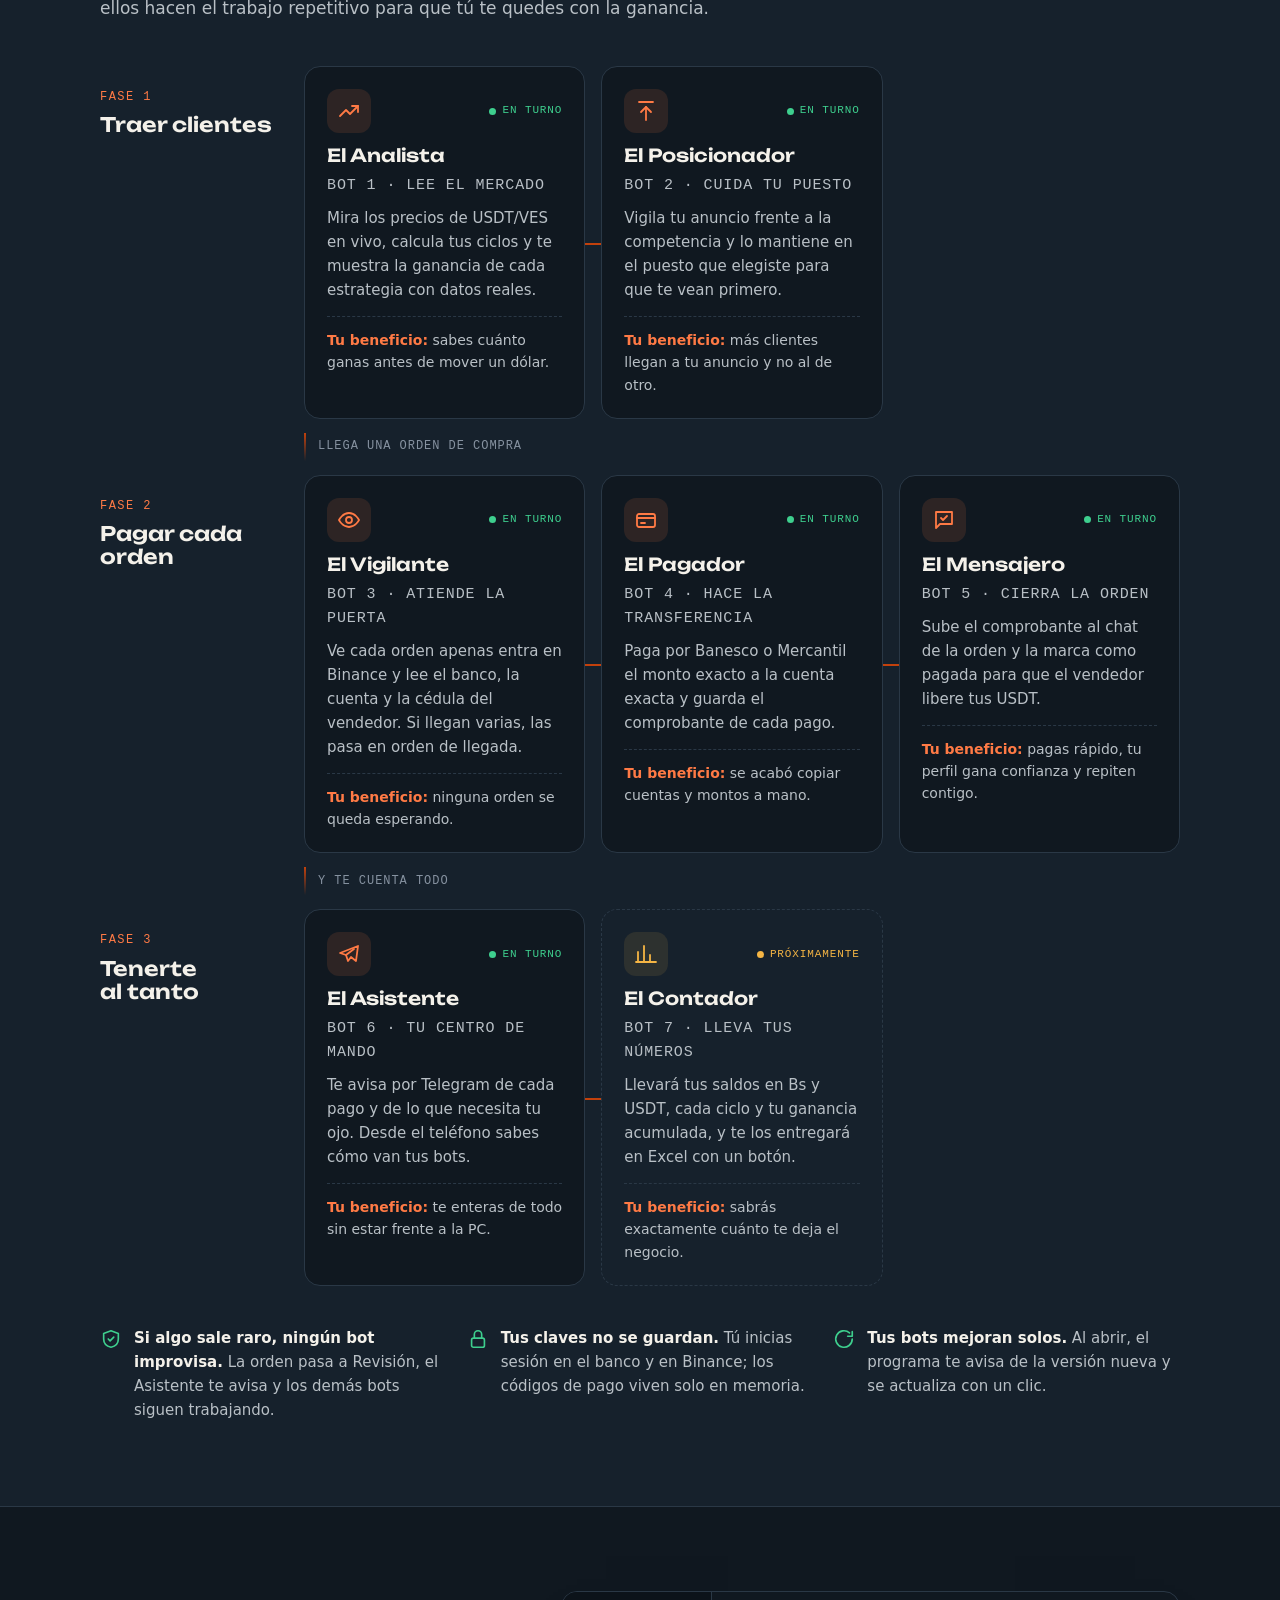
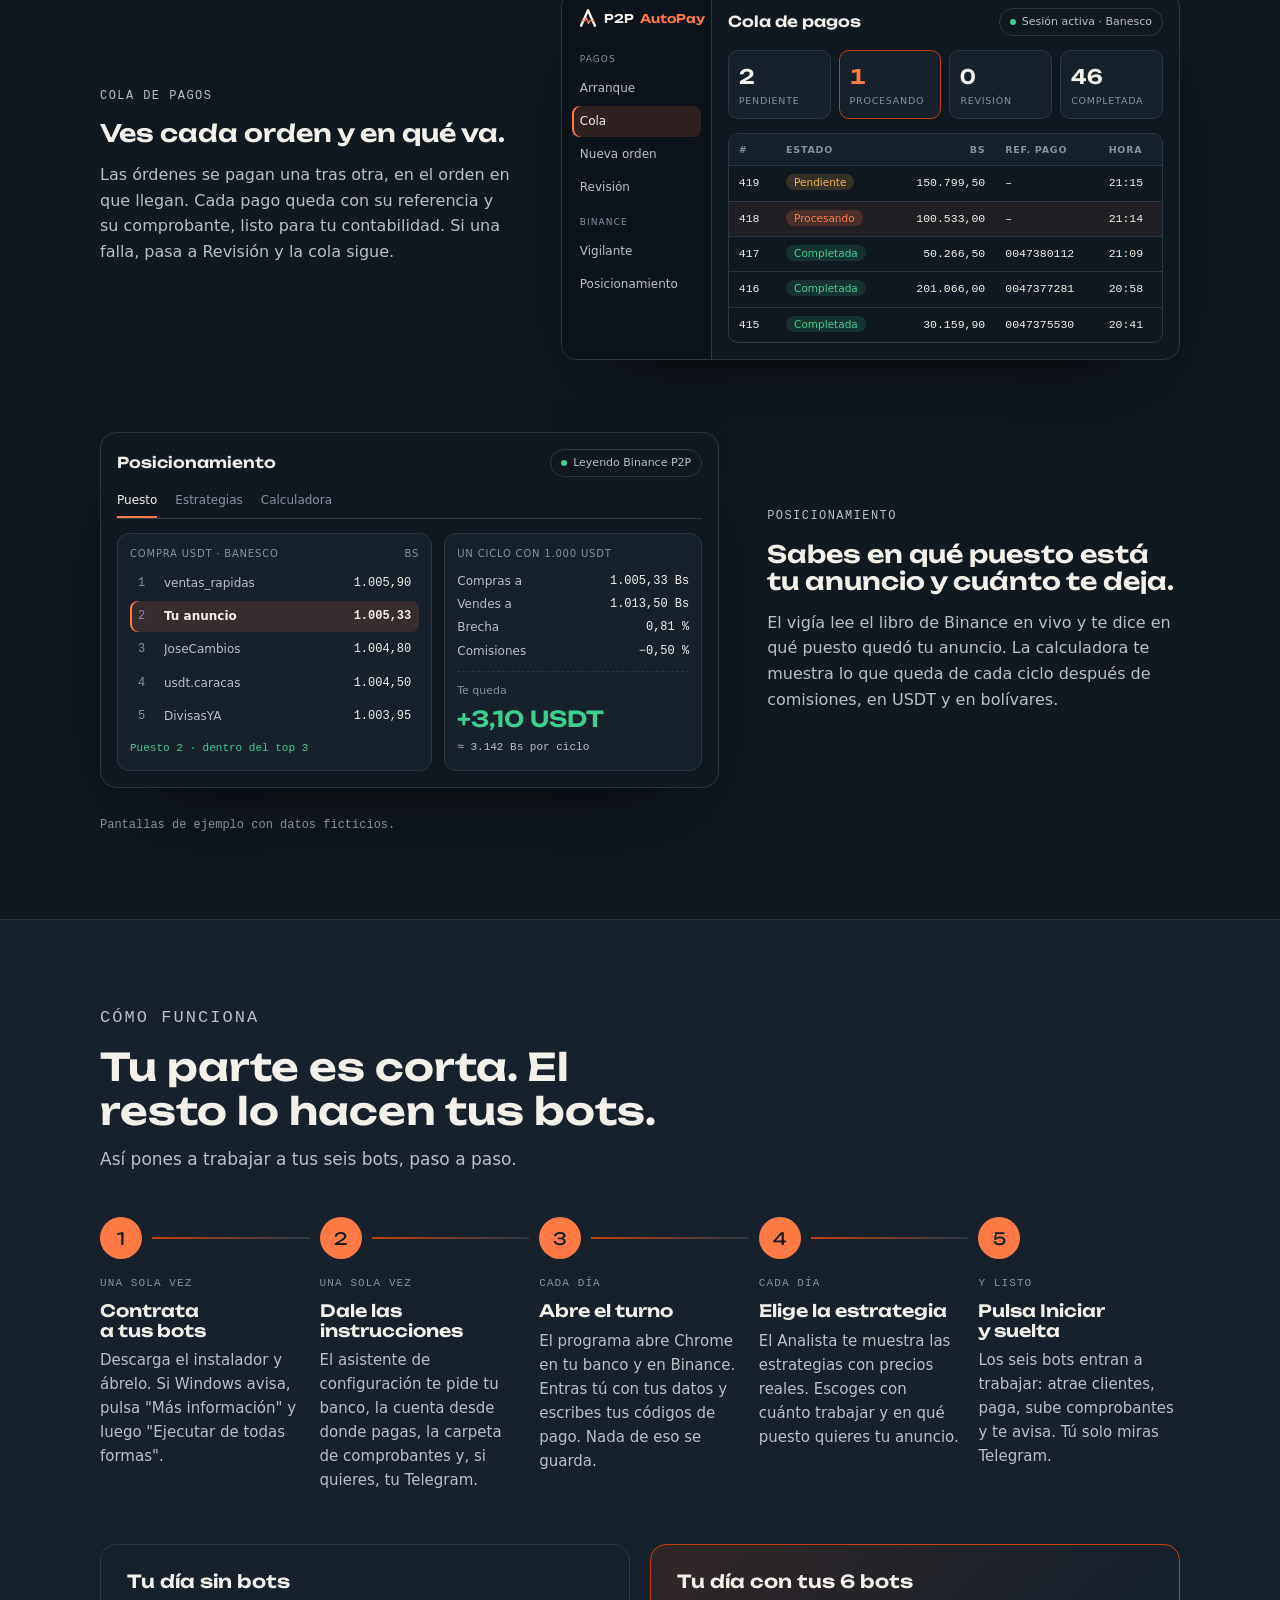
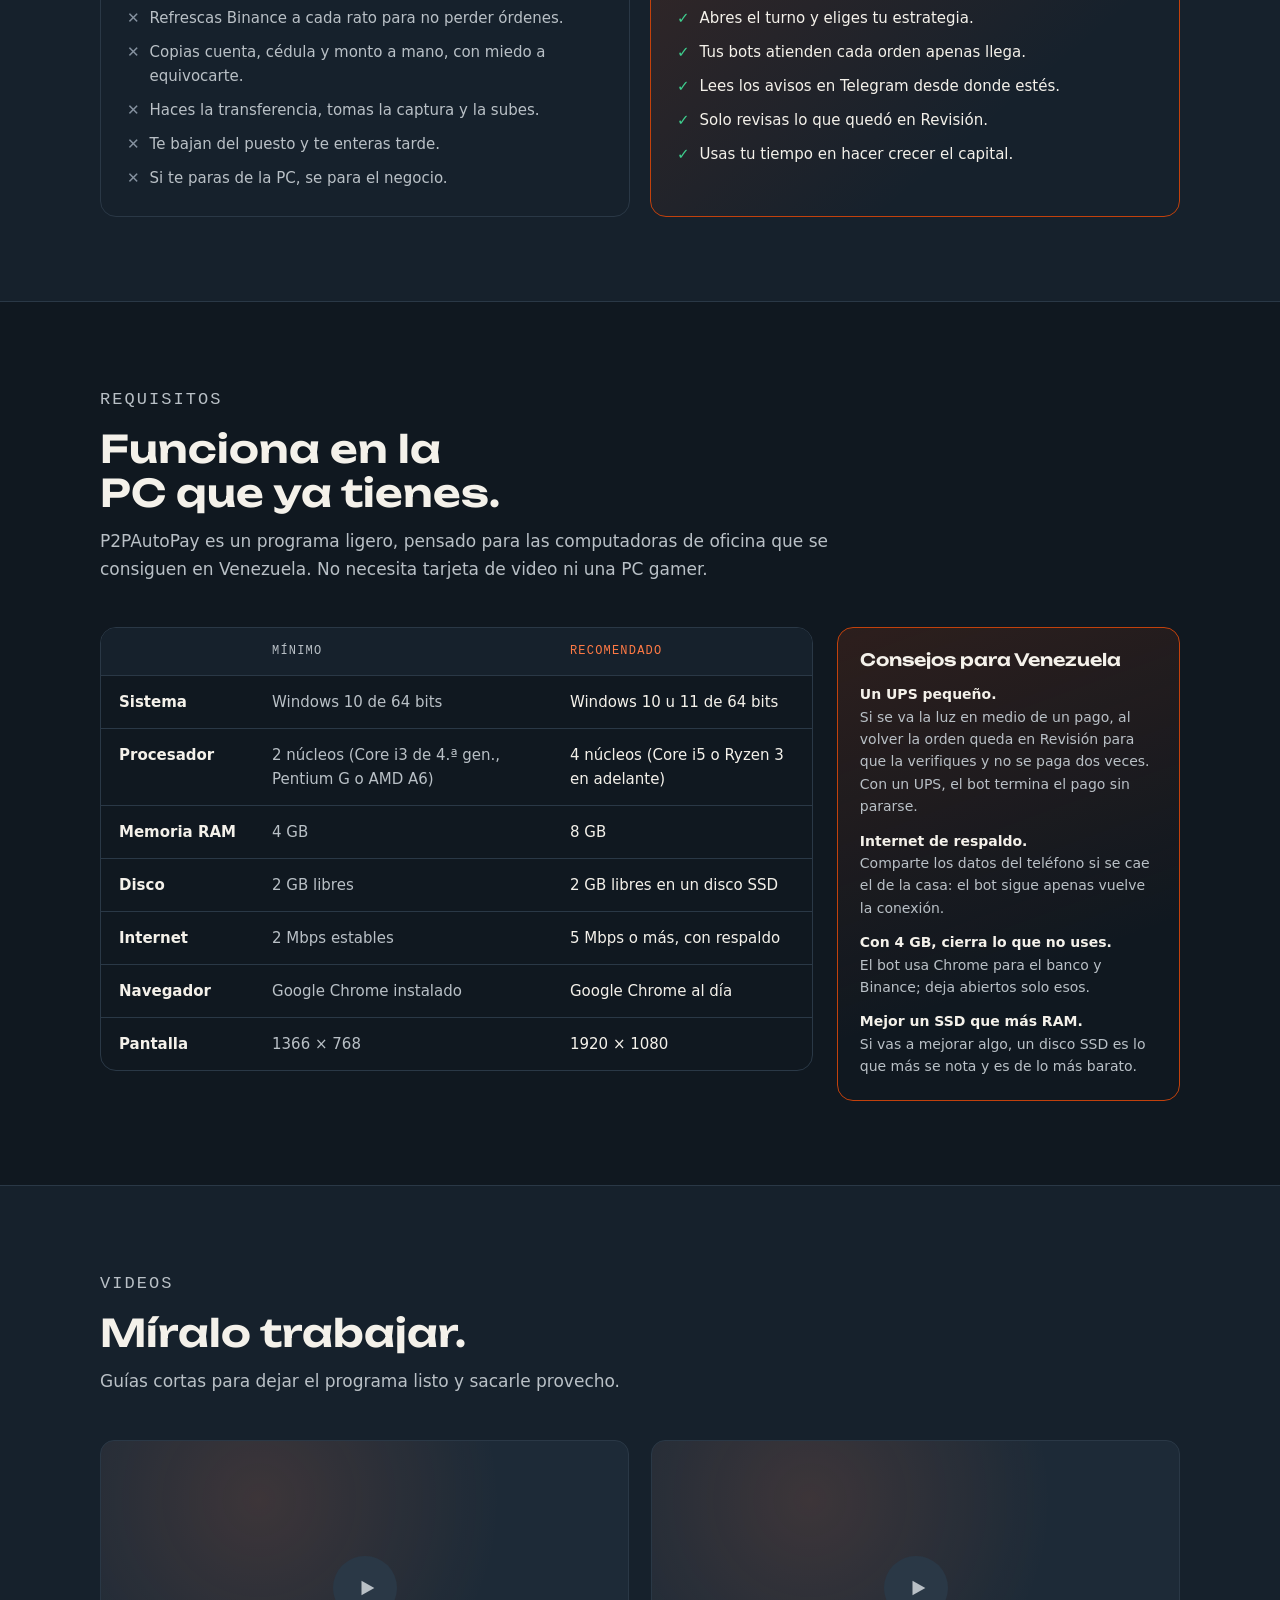
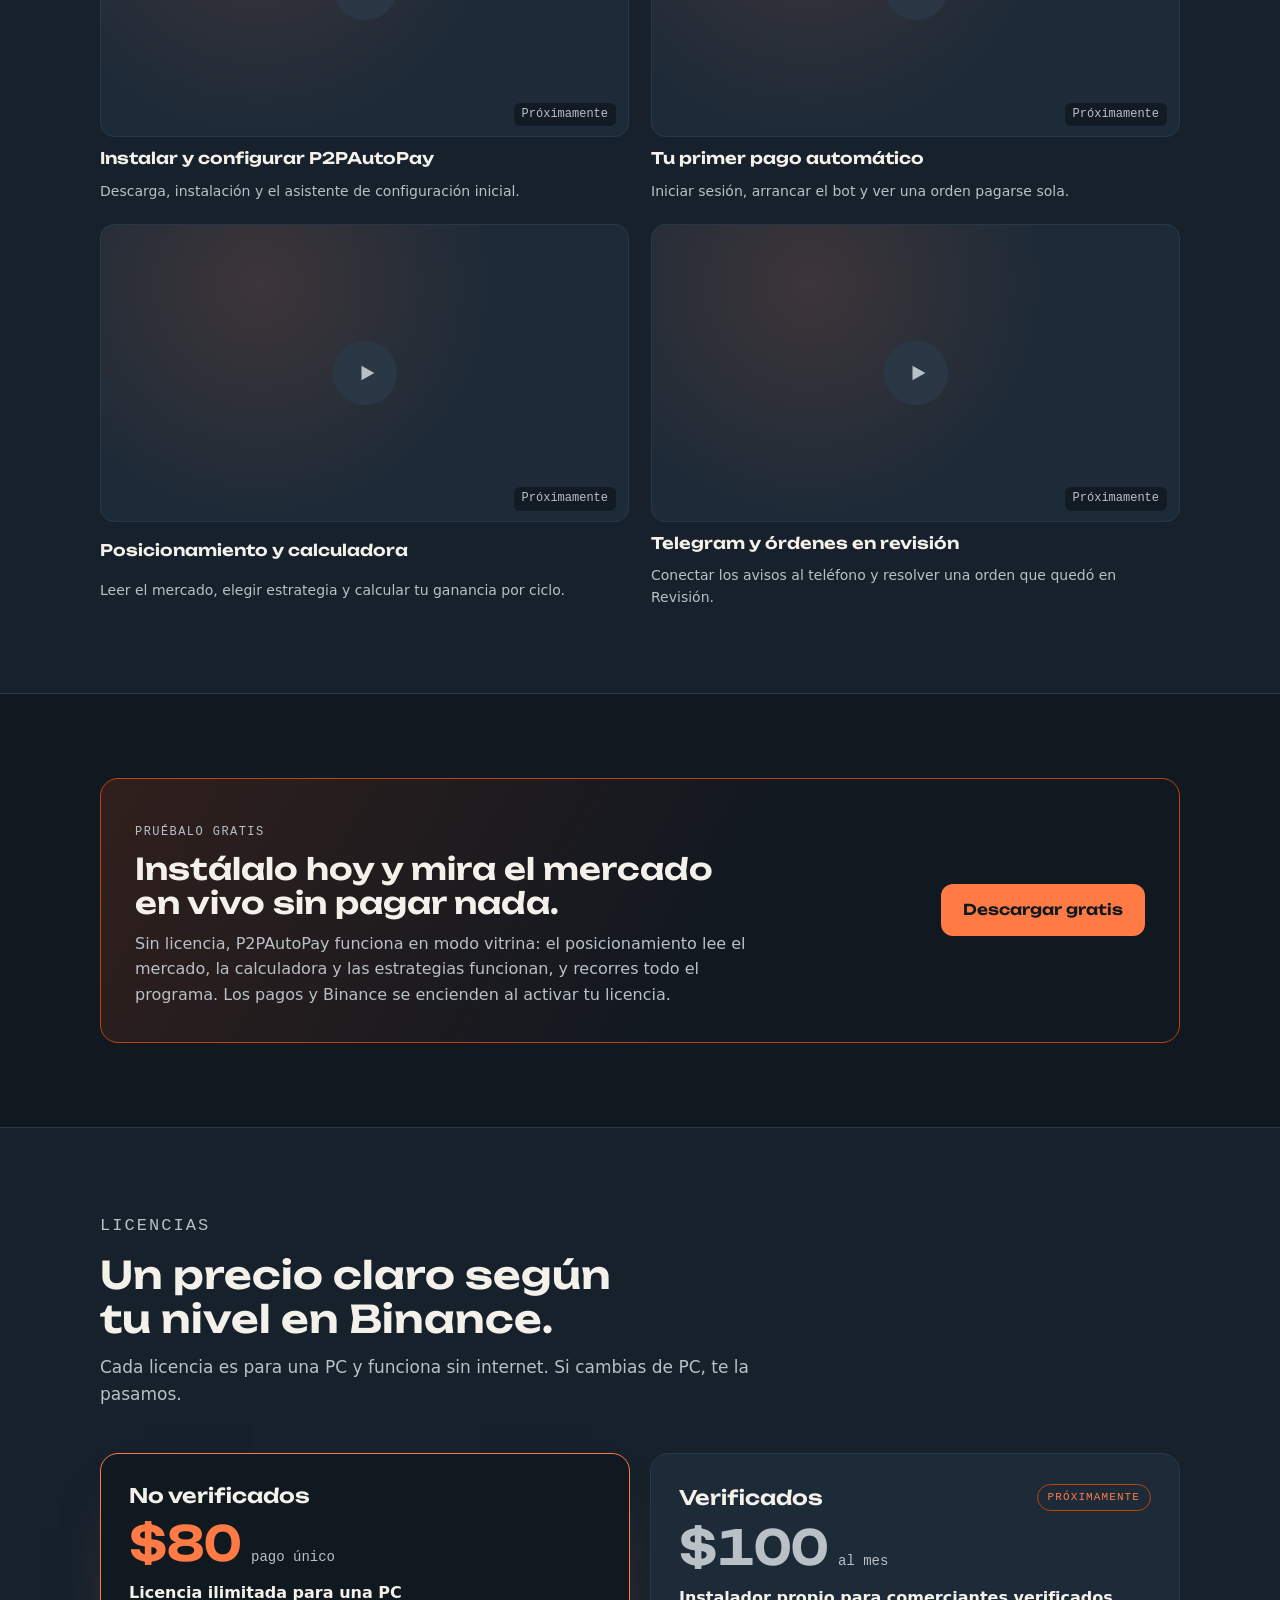
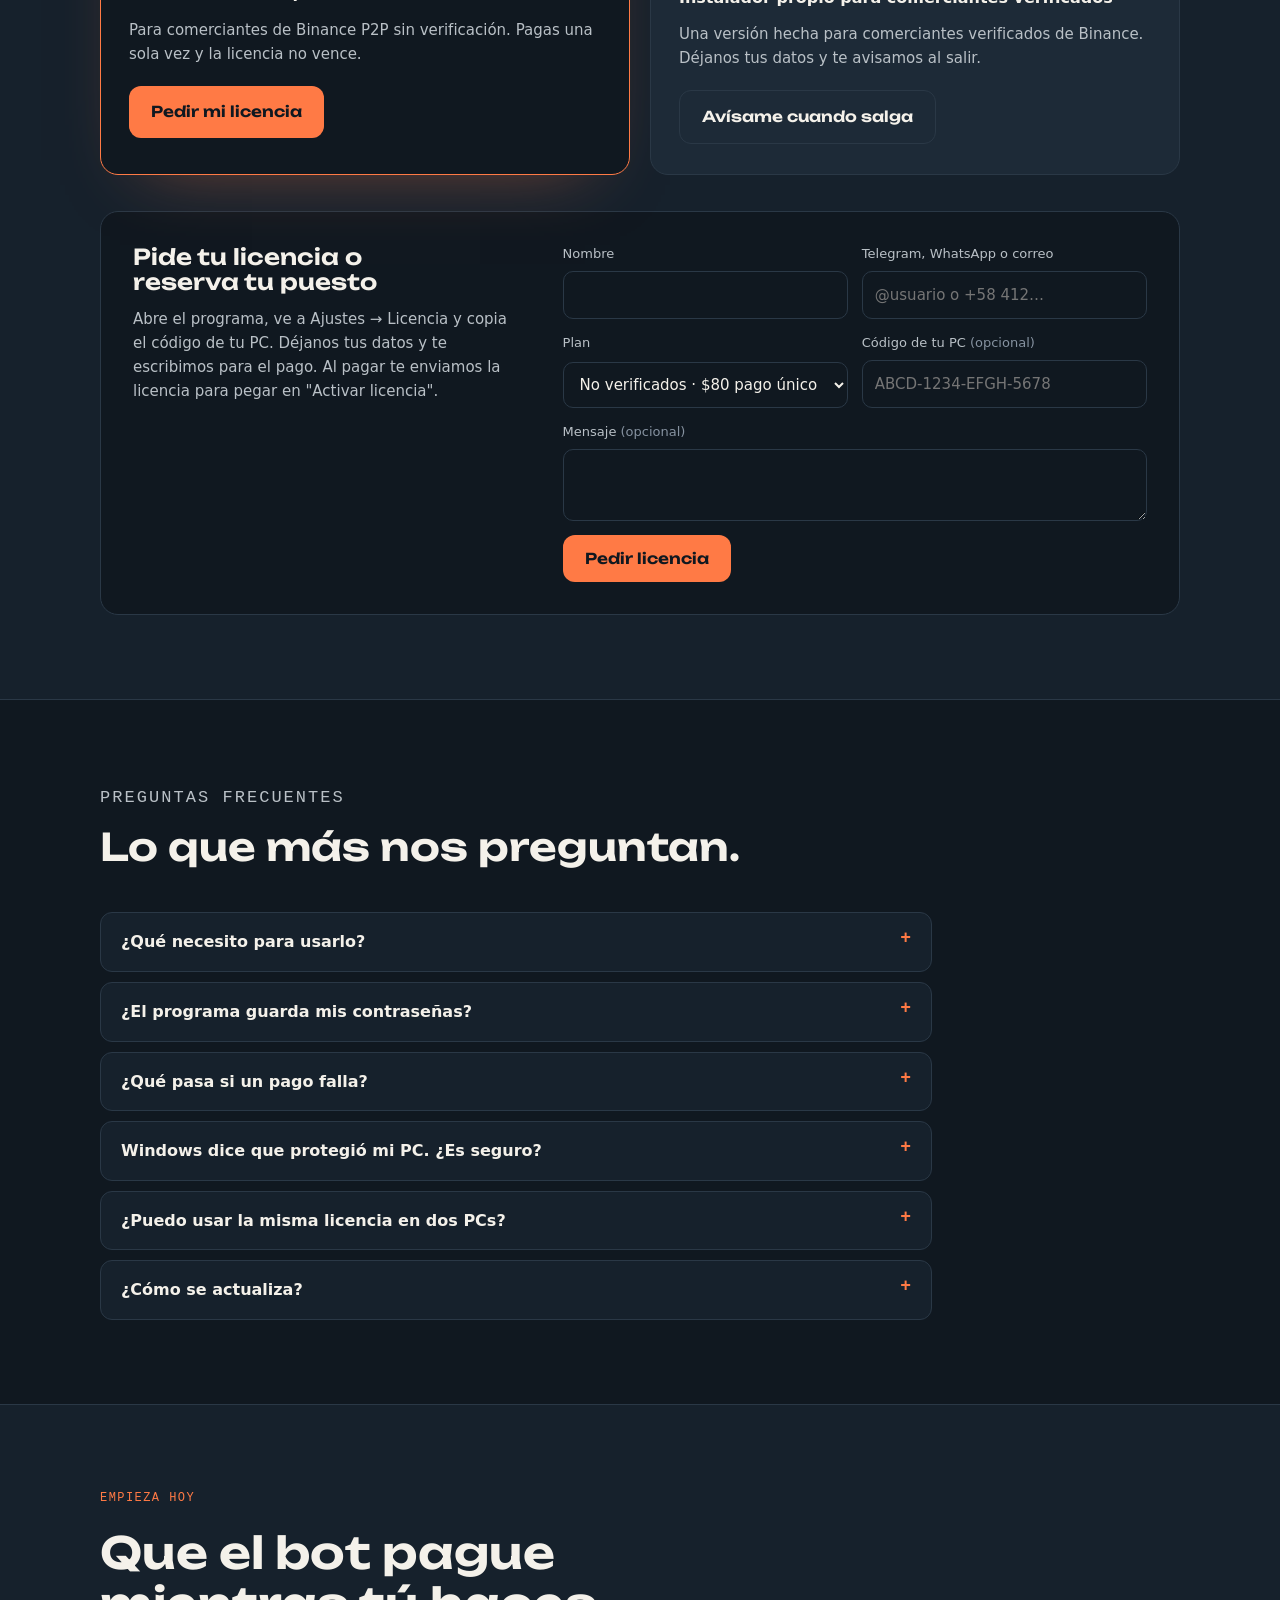
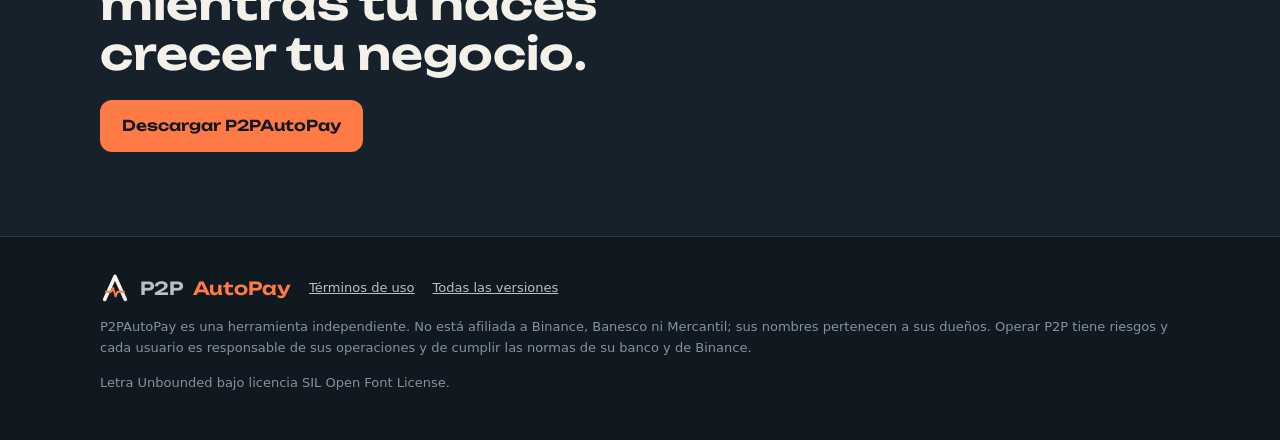
==== commit 40716d02: "Pagina: seis bots trabajando para ti" ====
--- a/index.html
+++ b/index.html
@@ -534,7 +534,7 @@
       <div>
         <p class="etiqueta">Binance P2P · USDT / VES · Windows</p>
         <h1 style="margin-top:16px">Tu P2P en <em>piloto automático</em>.</h1>
-        <p class="bajada">P2PAutoPay es un <a href="#equipo" class="enlace-banco">equipo de trabajadores digitales</a>: uno lee el mercado, otro cuida el puesto de tu anuncio, otro paga por Banesco o Mercantil y otro te avisa por Telegram. Tú diriges; ellos trabajan.</p>
+        <p class="bajada">P2PAutoPay son <a href="#equipo" class="enlace-banco">seis bots que trabajan para ti</a>: uno lee el mercado, otro cuida el puesto de tu anuncio, otro paga por Banesco o Mercantil y otro te avisa por Telegram. Tú diriges; los bots trabajan.</p>
         <div class="acciones">
           <a class="boton boton-principal" href="https://github.com/miguelaromerov3b-blip/p2p-autopay-descargas/releases/latest" data-descarga="hero">
             <svg width="18" height="18" viewBox="0 0 24 24" fill="none" stroke="currentColor" stroke-width="2.2" stroke-linecap="round" stroke-linejoin="round" aria-hidden="true"><path d="M12 3v12m0 0-5-5m5 5 5-5M4 19h16"/></svg>
@@ -648,9 +648,9 @@
   <section class="banda banda-alterna" id="equipo">
     <div class="envoltura">
       <div class="encabezado">
-        <p class="etiqueta">Tu equipo</p>
-        <h2>No es un bot. Es un equipo trabajando para ti.</h2>
-        <p>P2PAutoPay pone seis trabajadores digitales en tu PC. Cada uno tiene su puesto y le pasa el trabajo al siguiente, como en una buena oficina. No se cansan, no se distraen y no se van a almorzar. Tú diriges; ellos hacen el trabajo repetitivo para que tú te quedes con la ganancia.</p>
+        <p class="etiqueta">Tu equipo de bots</p>
+        <h2>No es un bot. Son seis bots trabajando para ti.</h2>
+        <p>P2PAutoPay pone seis bots en tu PC, cada uno especializado en una tarea. Trabajan como un equipo: cada bot hace su parte y le pasa el trabajo al siguiente, como en una buena oficina. No se cansan, no se distraen y no se van a almorzar. Tú diriges; ellos hacen el trabajo repetitivo para que tú te quedes con la ganancia.</p>
       </div>
 
       <div class="linea-trabajo">
@@ -660,14 +660,14 @@
           <li class="trabajador" style="--i:0">
             <div class="trabajador-cabeza"><span class="trabajador-icono"><svg viewBox="0 0 24 24" aria-hidden="true"><path d="M3 17l6-6 4 4 8-8"/><path d="M15 7h6v6"/></svg></span><span class="turno">En turno</span></div>
             <h3>El Analista</h3>
-            <p class="puesto">Lee el mercado</p>
+            <p class="puesto">Bot 1 · Lee el mercado</p>
             <p>Mira los precios de USDT/VES en vivo, calcula tus ciclos y te muestra la ganancia de cada estrategia con datos reales.</p>
             <p class="gana"><b>Tu beneficio:</b> sabes cuánto ganas antes de mover un dólar.</p>
           </li>
           <li class="trabajador" style="--i:1">
             <div class="trabajador-cabeza"><span class="trabajador-icono"><svg viewBox="0 0 24 24" aria-hidden="true"><path d="M12 21V8"/><path d="m7 13 5-5 5 5"/><path d="M5 3h14"/></svg></span><span class="turno">En turno</span></div>
             <h3>El Posicionador</h3>
-            <p class="puesto">Cuida tu puesto</p>
+            <p class="puesto">Bot 2 · Cuida tu puesto</p>
             <p>Vigila tu anuncio frente a la competencia y lo mantiene en el puesto que elegiste para que te vean primero.</p>
             <p class="gana"><b>Tu beneficio:</b> más clientes llegan a tu anuncio y no al de otro.</p>
           </li>
@@ -680,21 +680,21 @@
           <li class="trabajador" style="--i:2">
             <div class="trabajador-cabeza"><span class="trabajador-icono"><svg viewBox="0 0 24 24" aria-hidden="true"><path d="M2 12s3.5-7 10-7 10 7 10 7-3.5 7-10 7S2 12 2 12z"/><circle cx="12" cy="12" r="3"/></svg></span><span class="turno">En turno</span></div>
             <h3>El Vigilante</h3>
-            <p class="puesto">Atiende la puerta</p>
+            <p class="puesto">Bot 3 · Atiende la puerta</p>
             <p>Ve cada orden apenas entra en Binance y lee el banco, la cuenta y la cédula del vendedor. Si llegan varias, las pasa en orden de llegada.</p>
             <p class="gana"><b>Tu beneficio:</b> ninguna orden se queda esperando.</p>
           </li>
           <li class="trabajador" style="--i:3">
             <div class="trabajador-cabeza"><span class="trabajador-icono"><svg viewBox="0 0 24 24" aria-hidden="true"><rect x="3" y="6" width="18" height="13" rx="2"/><path d="M3 10h18M7 15h4"/></svg></span><span class="turno">En turno</span></div>
             <h3>El Pagador</h3>
-            <p class="puesto">Hace la transferencia</p>
+            <p class="puesto">Bot 4 · Hace la transferencia</p>
             <p>Paga por Banesco o Mercantil el monto exacto a la cuenta exacta y guarda el comprobante de cada pago.</p>
             <p class="gana"><b>Tu beneficio:</b> se acabó copiar cuentas y montos a mano.</p>
           </li>
           <li class="trabajador" style="--i:4">
             <div class="trabajador-cabeza"><span class="trabajador-icono"><svg viewBox="0 0 24 24" aria-hidden="true"><path d="M4 4h16v12H8l-4 4z"/><path d="m9 10 2 2 4-4"/></svg></span><span class="turno">En turno</span></div>
             <h3>El Mensajero</h3>
-            <p class="puesto">Cierra la orden</p>
+            <p class="puesto">Bot 5 · Cierra la orden</p>
             <p>Sube el comprobante al chat de la orden y la marca como pagada para que el vendedor libere tus USDT.</p>
             <p class="gana"><b>Tu beneficio:</b> pagas rápido, tu perfil gana confianza y repiten contigo.</p>
           </li>
@@ -707,14 +707,14 @@
           <li class="trabajador" style="--i:5">
             <div class="trabajador-cabeza"><span class="trabajador-icono"><svg viewBox="0 0 24 24" aria-hidden="true"><path d="M21 4 3 11l6 2 2 6 3-4 5 4z"/><path d="m9 13 8-6"/></svg></span><span class="turno">En turno</span></div>
             <h3>El Asistente</h3>
-            <p class="puesto">Tu centro de mando</p>
-            <p>Te avisa por Telegram de cada pago y de lo que necesita tu ojo. Desde el teléfono sabes cómo va tu equipo.</p>
+            <p class="puesto">Bot 6 · Tu centro de mando</p>
+            <p>Te avisa por Telegram de cada pago y de lo que necesita tu ojo. Desde el teléfono sabes cómo van tus bots.</p>
             <p class="gana"><b>Tu beneficio:</b> te enteras de todo sin estar frente a la PC.</p>
           </li>
           <li class="trabajador por-llegar" style="--i:6">
             <div class="trabajador-cabeza"><span class="trabajador-icono"><svg viewBox="0 0 24 24" aria-hidden="true"><path d="M4 20V10M10 20V4M16 20v-7M22 20H2"/></svg></span><span class="turno">Próximamente</span></div>
             <h3>El Contador</h3>
-            <p class="puesto">Lleva tus números</p>
+            <p class="puesto">Bot 7 · Lleva tus números</p>
             <p>Llevará tus saldos en Bs y USDT, cada ciclo y tu ganancia acumulada, y te los entregará en Excel con un botón.</p>
             <p class="gana"><b>Tu beneficio:</b> sabrás exactamente cuánto te deja el negocio.</p>
           </li>
@@ -723,9 +723,9 @@
       </div>
 
       <div class="garantias">
-        <p><svg viewBox="0 0 24 24" aria-hidden="true"><path d="M12 3 4 6v6c0 5 3.5 8 8 9 4.5-1 8-4 8-9V6z"/><path d="m9 12 2 2 4-4"/></svg><span><b>Si algo sale raro, nadie improvisa.</b> La orden pasa a Revisión, el Asistente te avisa y el resto del equipo sigue trabajando.</span></p>
+        <p><svg viewBox="0 0 24 24" aria-hidden="true"><path d="M12 3 4 6v6c0 5 3.5 8 8 9 4.5-1 8-4 8-9V6z"/><path d="m9 12 2 2 4-4"/></svg><span><b>Si algo sale raro, ningún bot improvisa.</b> La orden pasa a Revisión, el Asistente te avisa y los demás bots siguen trabajando.</span></p>
         <p><svg viewBox="0 0 24 24" aria-hidden="true"><rect x="5" y="11" width="14" height="10" rx="2"/><path d="M8 11V7a4 4 0 0 1 8 0v4"/></svg><span><b>Tus claves no se guardan.</b> Tú inicias sesión en el banco y en Binance; los códigos de pago viven solo en memoria.</span></p>
-        <p><svg viewBox="0 0 24 24" aria-hidden="true"><path d="M21 12a9 9 0 1 1-3-6.7"/><path d="M21 4v5h-5"/></svg><span><b>Tu equipo mejora solo.</b> Al abrir, el programa te avisa de la versión nueva y se actualiza con un clic.</span></p>
+        <p><svg viewBox="0 0 24 24" aria-hidden="true"><path d="M21 12a9 9 0 1 1-3-6.7"/><path d="M21 4v5h-5"/></svg><span><b>Tus bots mejoran solos.</b> Al abrir, el programa te avisa de la versión nueva y se actualiza con un clic.</span></p>
       </div>
     </div>
   </section>
@@ -818,20 +818,20 @@
     <div class="envoltura">
       <div class="encabezado">
         <p class="etiqueta">Cómo funciona</p>
-        <h2>Tu parte es corta. El resto lo hace tu equipo.</h2>
-        <p>Así pones a trabajar a los seis, paso a paso.</p>
+        <h2>Tu parte es corta. El resto lo hacen tus bots.</h2>
+        <p>Así pones a trabajar a tus seis bots, paso a paso.</p>
       </div>
       <ol class="ruta">
-        <li><span class="ruta-cuando">Una sola vez</span><h3>Contrata a tu equipo</h3><p>Descarga el instalador y ábrelo. Si Windows avisa, pulsa "Más información" y luego "Ejecutar de todas formas".</p></li>
+        <li><span class="ruta-cuando">Una sola vez</span><h3>Contrata a tus bots</h3><p>Descarga el instalador y ábrelo. Si Windows avisa, pulsa "Más información" y luego "Ejecutar de todas formas".</p></li>
         <li><span class="ruta-cuando">Una sola vez</span><h3>Dale las instrucciones</h3><p>El asistente de configuración te pide tu banco, la cuenta desde donde pagas, la carpeta de comprobantes y, si quieres, tu Telegram.</p></li>
         <li><span class="ruta-cuando">Cada día</span><h3>Abre el turno</h3><p>El programa abre Chrome en tu banco y en Binance. Entras tú con tus datos y escribes tus códigos de pago. Nada de eso se guarda.</p></li>
         <li><span class="ruta-cuando">Cada día</span><h3>Elige la estrategia</h3><p>El Analista te muestra las estrategias con precios reales. Escoges con cuánto trabajar y en qué puesto quieres tu anuncio.</p></li>
-        <li><span class="ruta-cuando">Y listo</span><h3>Pulsa Iniciar y suelta</h3><p>Tu equipo entra a trabajar: atrae clientes, paga, sube comprobantes y te avisa. Tú solo miras Telegram.</p></li>
+        <li><span class="ruta-cuando">Y listo</span><h3>Pulsa Iniciar y suelta</h3><p>Los seis bots entran a trabajar: atrae clientes, paga, sube comprobantes y te avisa. Tú solo miras Telegram.</p></li>
       </ol>
 
       <div class="tu-dia">
         <div class="dia dia-antes">
-          <h3>Tu día sin equipo</h3>
+          <h3>Tu día sin bots</h3>
           <ul>
             <li>Refrescas Binance a cada rato para no perder órdenes.</li>
             <li>Copias cuenta, cédula y monto a mano, con miedo a equivocarte.</li>
@@ -841,10 +841,10 @@
           </ul>
         </div>
         <div class="dia dia-despues">
-          <h3>Tu día con P2PAutoPay</h3>
+          <h3>Tu día con tus 6 bots</h3>
           <ul>
             <li>Abres el turno y eliges tu estrategia.</li>
-            <li>Tu equipo atiende cada orden apenas llega.</li>
+            <li>Tus bots atienden cada orden apenas llega.</li>
             <li>Lees los avisos en Telegram desde donde estés.</li>
             <li>Solo revisas lo que quedó en Revisión.</li>
             <li>Usas tu tiempo en hacer crecer el capital.</li>
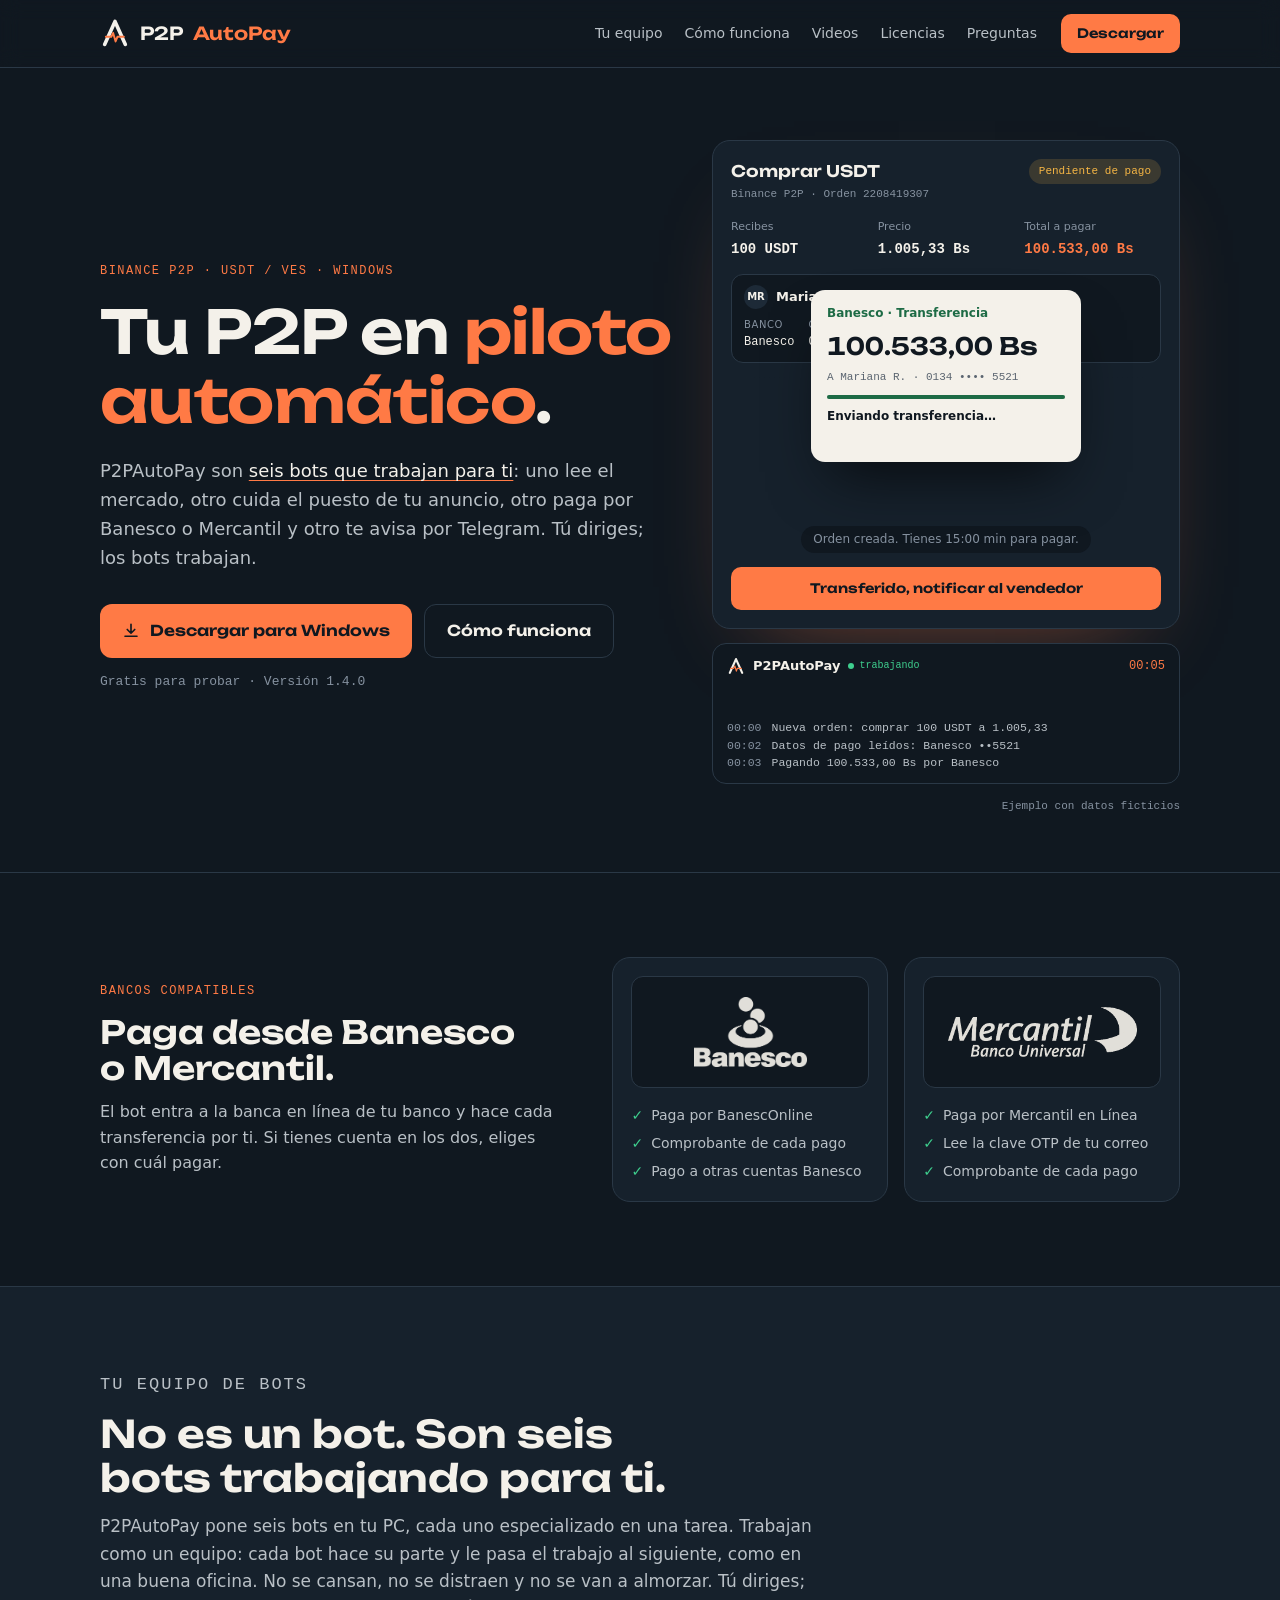
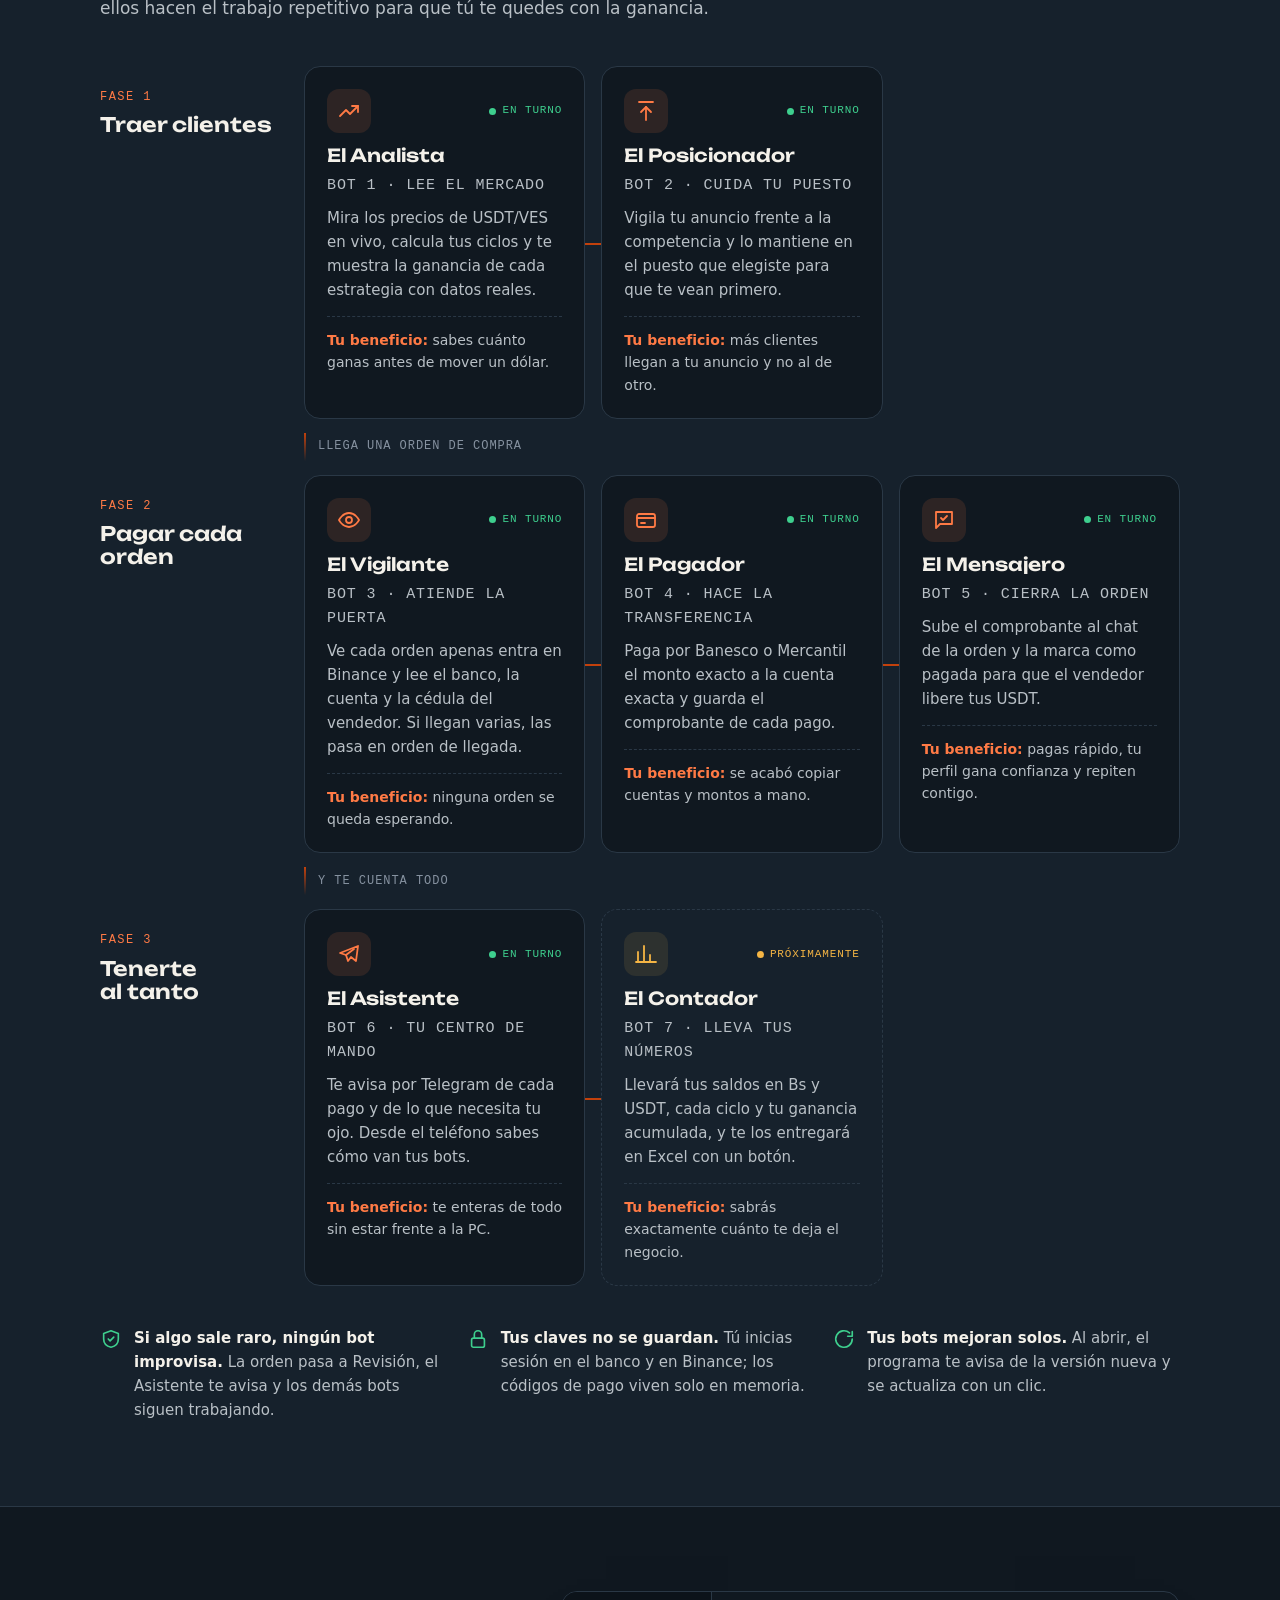
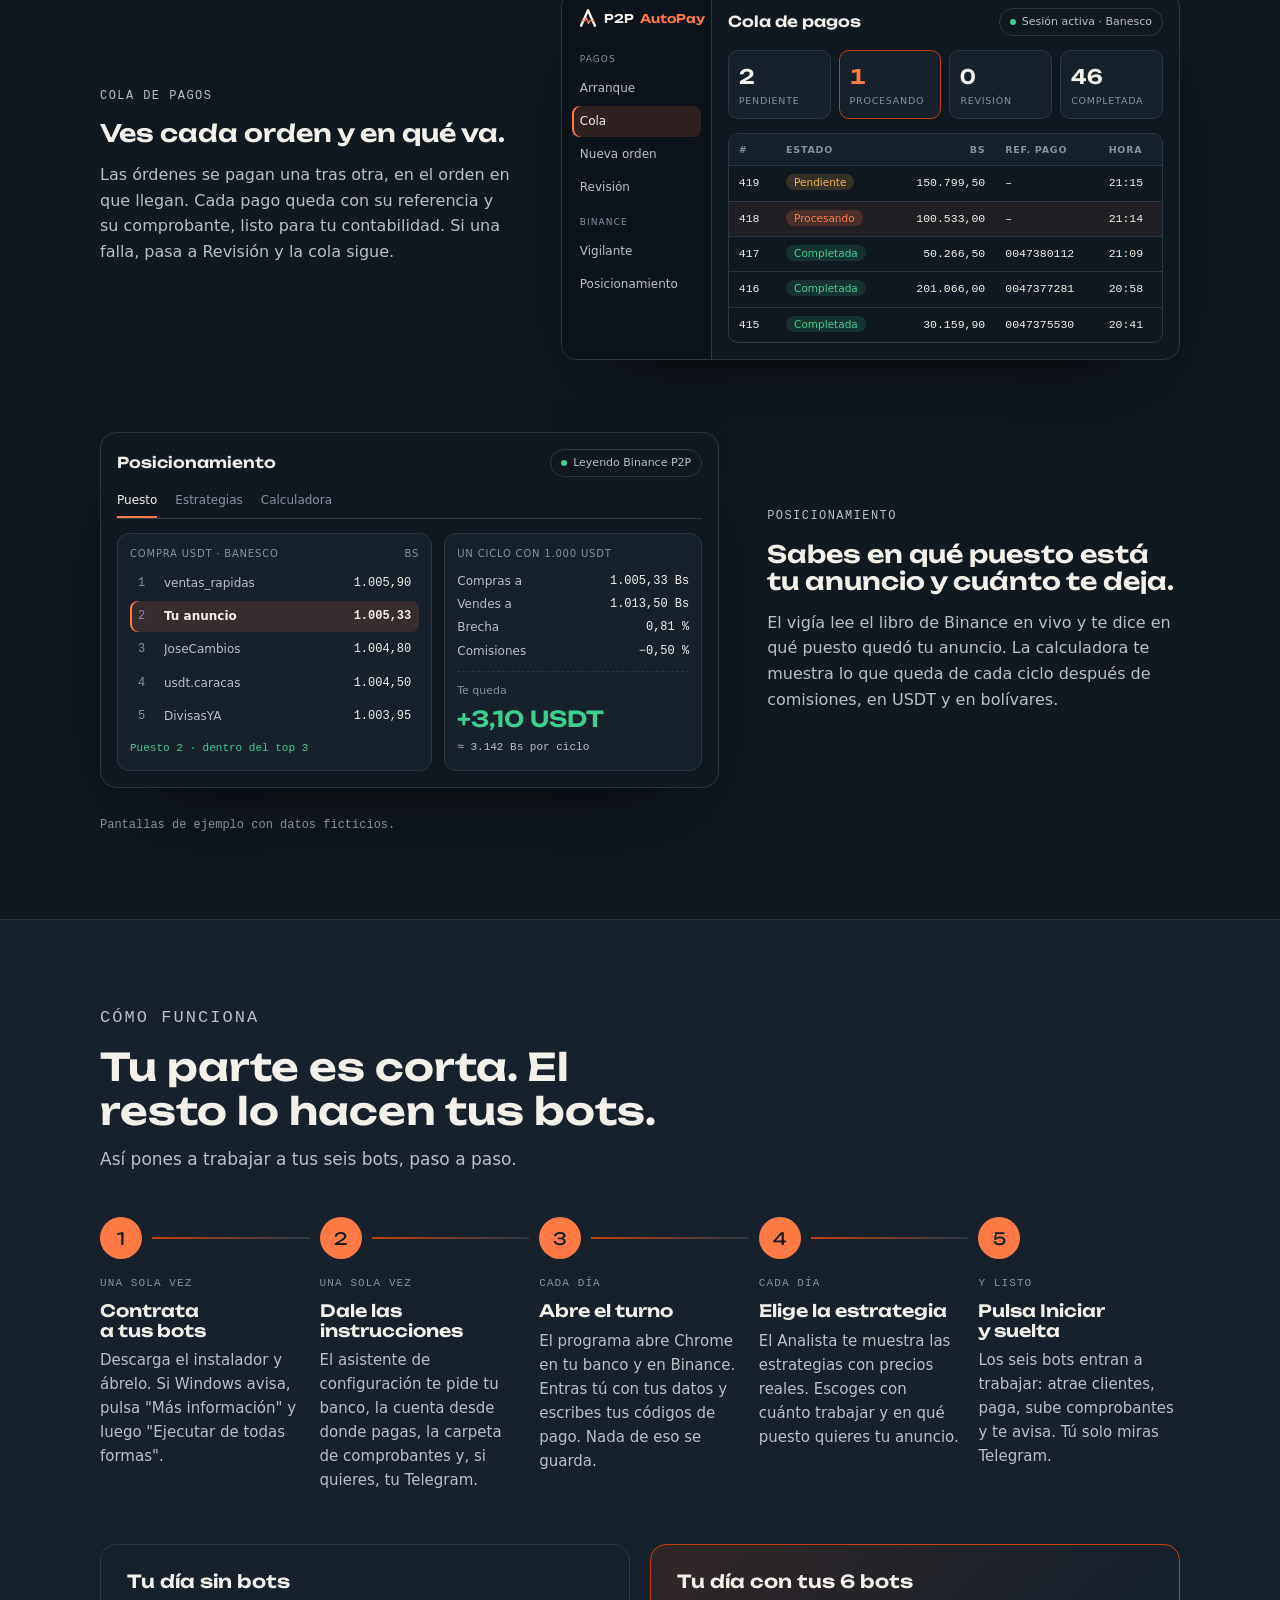
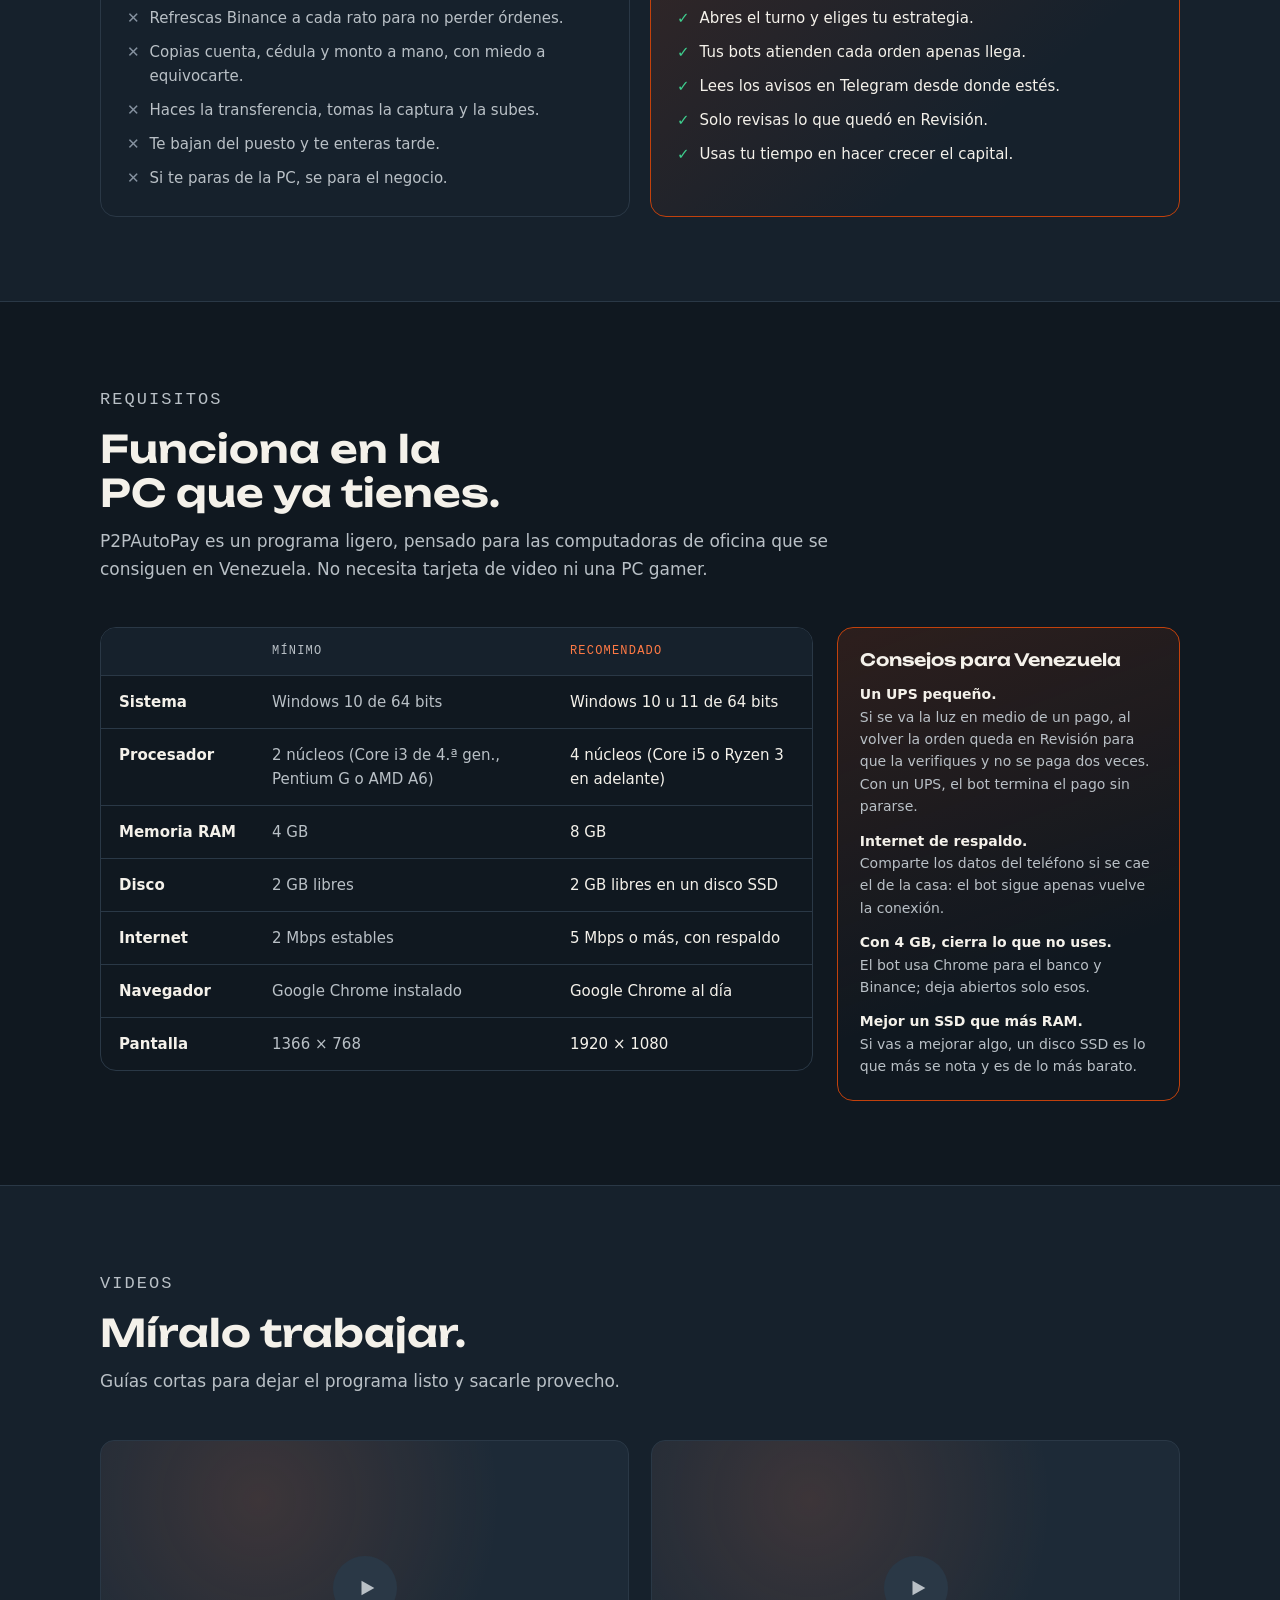
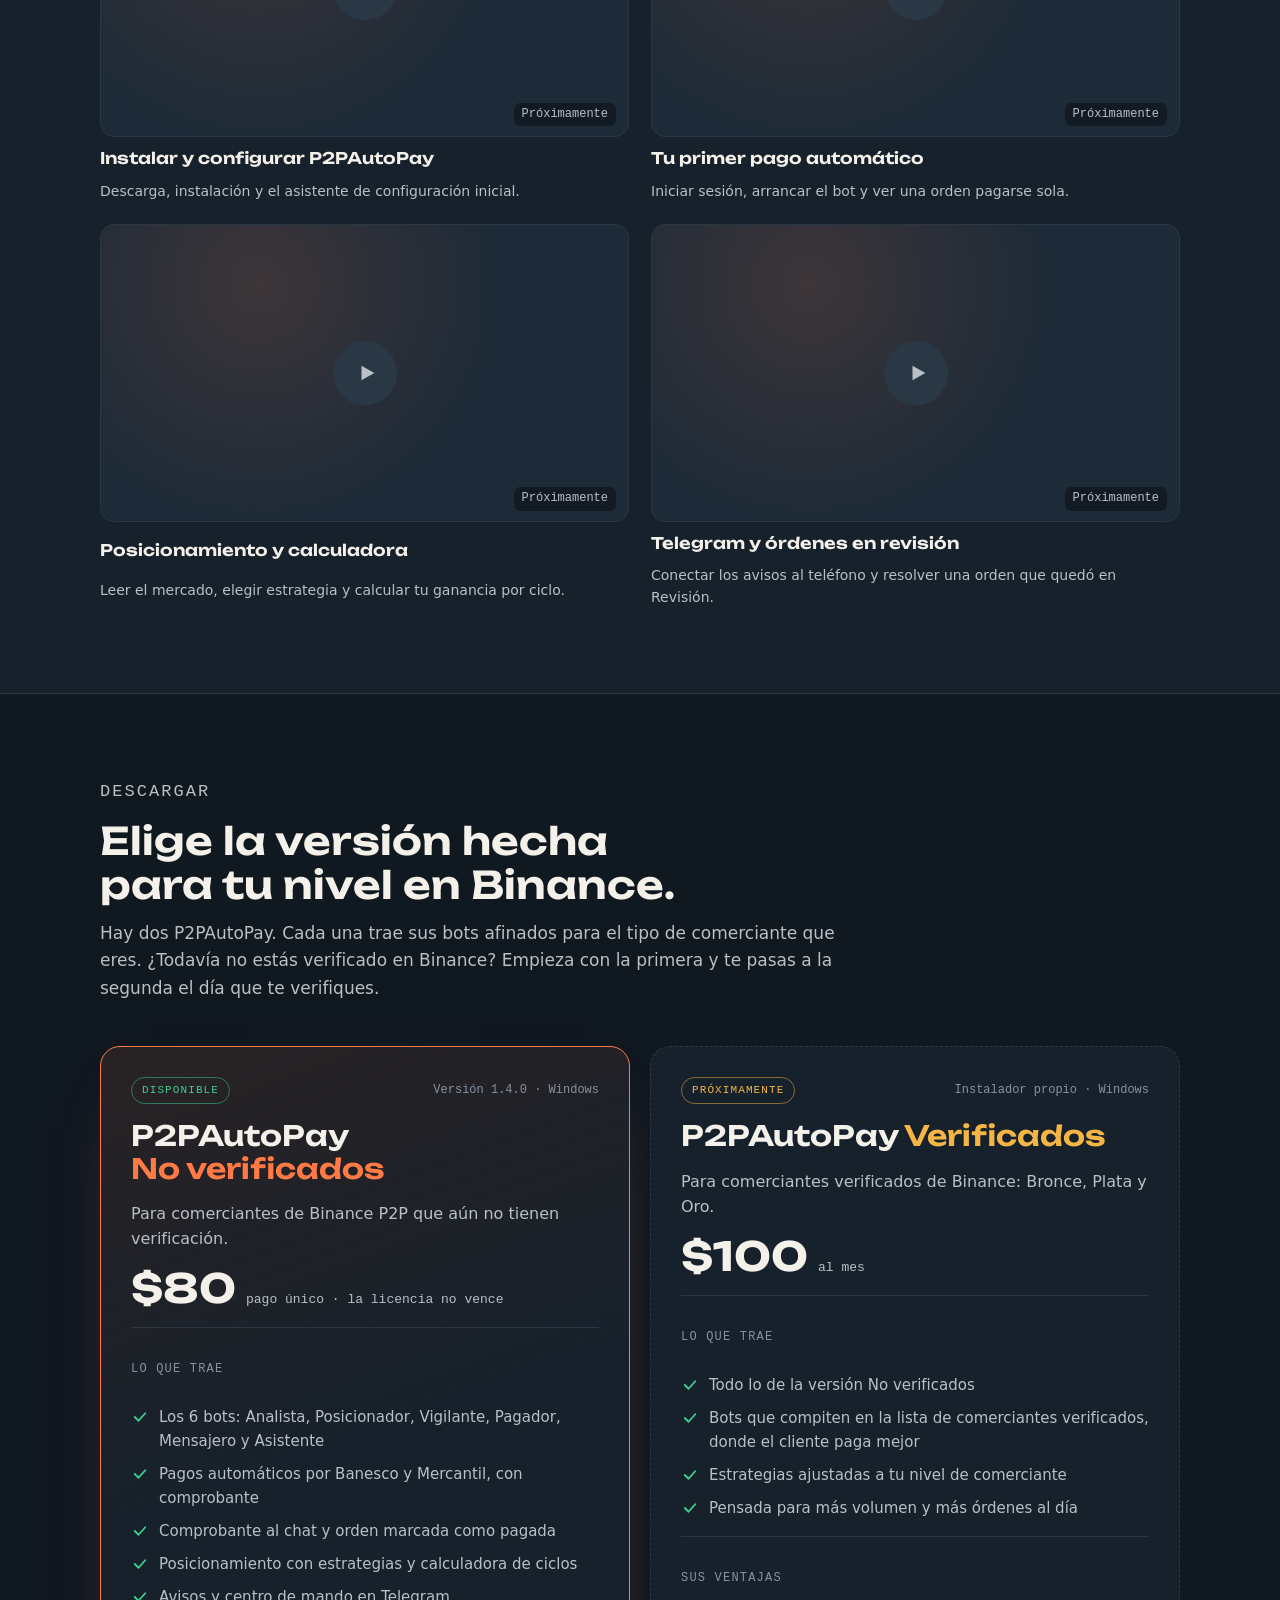
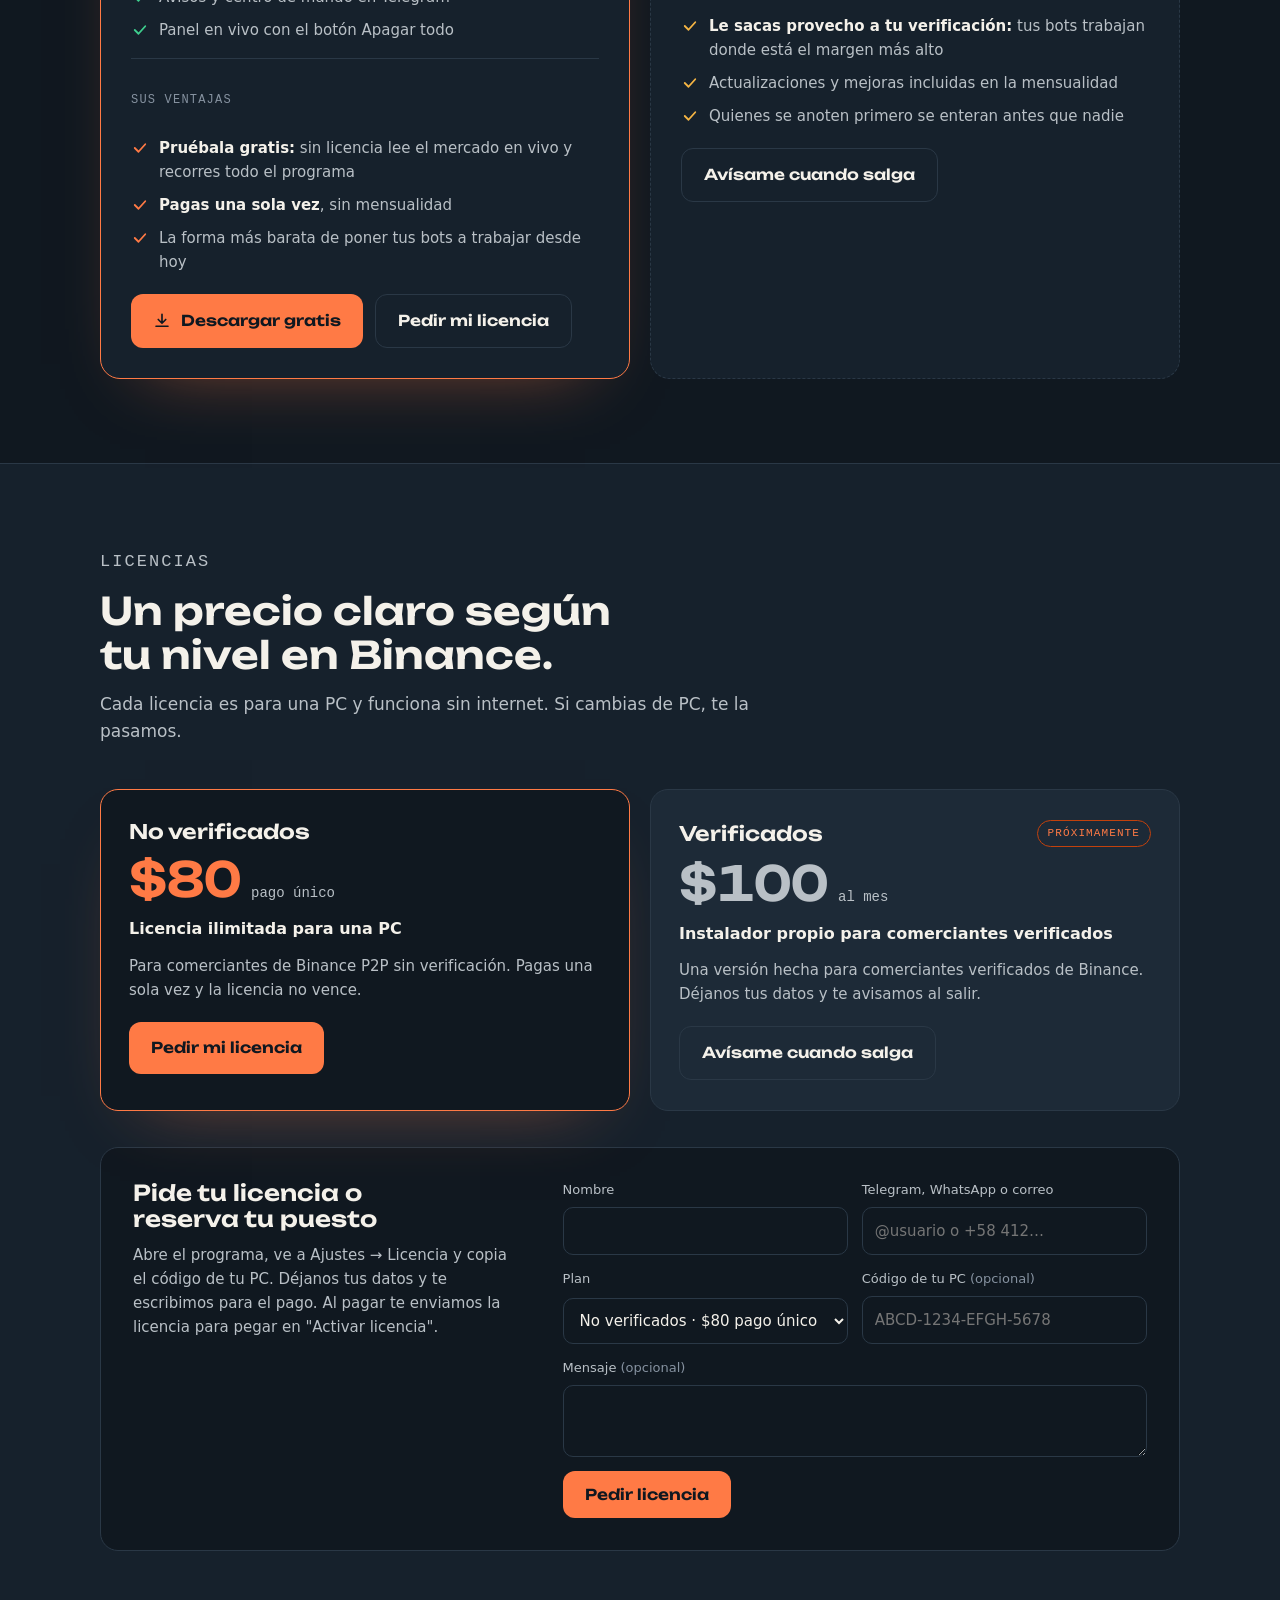
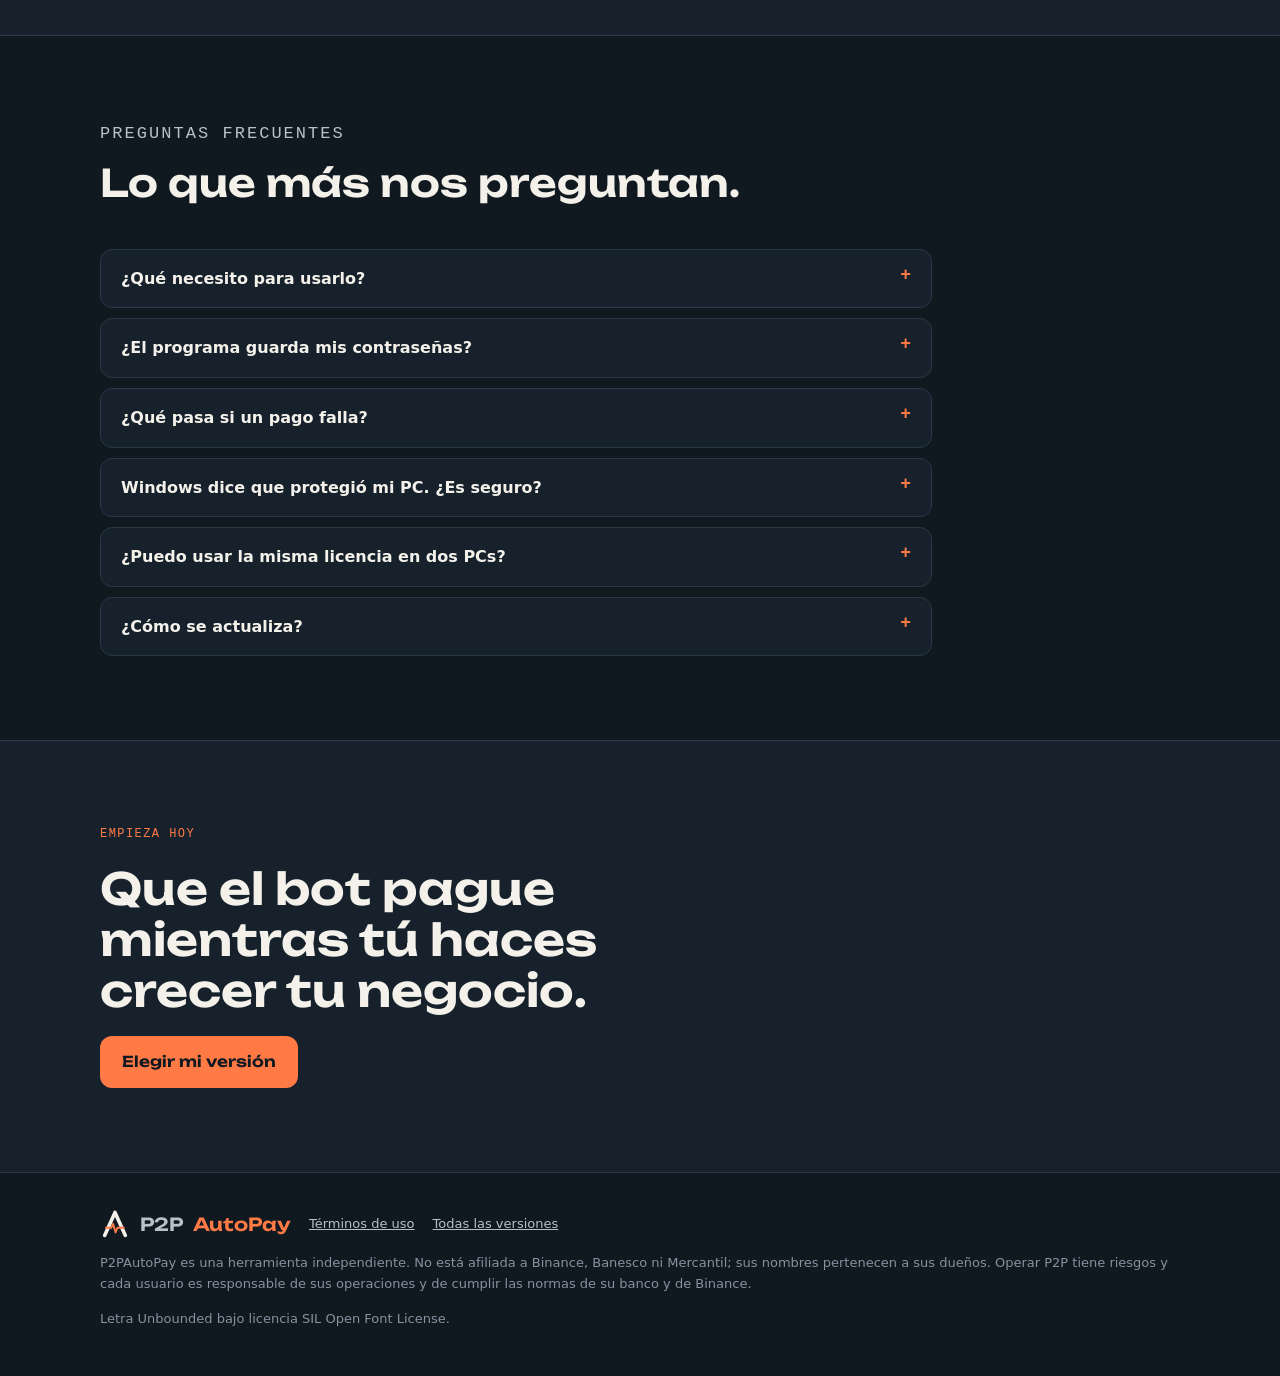
==== commit 25802c4d: "Pagina: elegir entre las dos versiones al descargar" ====
--- a/index.html
+++ b/index.html
@@ -408,9 +408,32 @@
 .reproducir { transition: transform .15s ease; }
 
 /* Prueba gratis */
-.vitrina { display: grid; grid-template-columns: 1fr auto; gap: 32px; align-items: center; border: 1px solid var(--naranja-fuerte); border-radius: 18px; padding: 34px; background: linear-gradient(120deg, rgba(194, 65, 12, .18), transparent 60%); }
-.vitrina h2 { font-size: clamp(22px, 2.8vw, 30px); }
-.vitrina p { color: var(--crema-suave); margin-top: 10px; max-width: 40em; }
+/* Descargar: las dos versiones del programa */
+.apps { display: grid; grid-template-columns: 1fr 1fr; gap: 20px; align-items: stretch; }
+.app-version { border: 1px solid var(--linea); border-radius: 20px; padding: 30px; display: grid; gap: 16px; align-content: start; background: var(--noche-2); min-width: 0; }
+.app-version.disponible { border-color: var(--naranja); background: linear-gradient(160deg, rgba(255, 122, 69, .10), var(--noche-2) 45%); box-shadow: 0 30px 70px -45px rgba(255, 122, 69, .55); }
+.app-version.por-salir { border-style: dashed; }
+.app-version-cabeza { display: flex; justify-content: space-between; align-items: center; gap: 12px; flex-wrap: wrap; }
+.app-version-num { font-family: var(--mono); font-size: 12px; color: var(--tenue); }
+.sello.sello-ok { color: var(--verde); border-color: rgba(62, 207, 142, .5); }
+.por-salir .sello { color: var(--ambar); border-color: rgba(245, 181, 68, .5); }
+.app-version h3 { font-size: clamp(22px, 2.4vw, 28px); }
+.app-version h3 em { font-style: normal; color: var(--naranja); }
+.por-salir h3 em { color: var(--ambar); }
+.app-para { color: var(--crema-suave); }
+.app-precio { display: flex; align-items: baseline; gap: 10px; flex-wrap: wrap; }
+.app-precio strong { font-family: var(--display); font-size: 40px; line-height: 1; color: var(--crema); }
+.app-precio span { font-family: var(--mono); font-size: 13px; color: var(--crema-suave); }
+.app-bloque { display: grid; gap: 10px; padding-top: 16px; border-top: 1px solid var(--linea); }
+.app-bloque h4 { font-family: var(--mono); font-size: 12px; font-weight: 500; letter-spacing: .1em; text-transform: uppercase; color: var(--tenue); }
+.app-lista { list-style: none; margin: 0; padding: 0; display: grid; gap: 9px; font-size: 15px; color: var(--crema-suave); }
+.app-lista li { display: flex; gap: 10px; align-items: flex-start; }
+.app-lista svg { width: 18px; height: 18px; flex-shrink: 0; margin-top: 3px; stroke: var(--verde); fill: none; stroke-width: 2.4; stroke-linecap: round; stroke-linejoin: round; }
+.app-lista.ventajas svg { stroke: var(--naranja); }
+.por-salir .app-lista.ventajas svg { stroke: var(--ambar); }
+.app-lista b { color: var(--crema); font-weight: 600; }
+.app-acciones { display: flex; flex-wrap: wrap; gap: 12px; margin-top: 4px; }
+.app-version .contador { margin-top: -4px; }
 
 /* Licencias */
 .planes { display: grid; grid-template-columns: repeat(2, 1fr); gap: 20px; }
@@ -474,6 +497,7 @@
   .app { grid-template-columns: 1fr; }
   .bancos-fila { grid-template-columns: 1fr; gap: 28px; }
   .requisitos { grid-template-columns: 1fr; }
+  .apps { grid-template-columns: 1fr; }
   .app-lado { display: none; }
   .posicion-rejilla { grid-template-columns: 1fr; }
   .fase { grid-template-columns: 1fr; gap: 14px; }
@@ -494,7 +518,7 @@
   .fase-trabajadores { grid-template-columns: 1fr; gap: 12px; }
   .trabajador + .trabajador::before { left: 50%; top: -13px; width: 2px; height: 12px; }
   .planes { grid-template-columns: 1fr; }
-  .vitrina { grid-template-columns: 1fr; padding: 24px; }
+  .app-version { padding: 22px; }
   .compra { padding: 22px; }
   .formulario { grid-template-columns: 1fr; }
   .app-tiles { grid-template-columns: repeat(2, 1fr); }
@@ -524,7 +548,7 @@
       <a href="#licencias">Licencias</a>
       <a href="#preguntas">Preguntas</a>
     </nav>
-    <a class="boton boton-principal" href="https://github.com/miguelaromerov3b-blip/p2p-autopay-descargas/releases/latest" data-descarga="barra">Descargar</a>
+    <a class="boton boton-principal" href="#descargar">Descargar</a>
   </div>
 </header>
 
@@ -536,7 +560,7 @@
         <h1 style="margin-top:16px">Tu P2P en <em>piloto automático</em>.</h1>
         <p class="bajada">P2PAutoPay son <a href="#equipo" class="enlace-banco">seis bots que trabajan para ti</a>: uno lee el mercado, otro cuida el puesto de tu anuncio, otro paga por Banesco o Mercantil y otro te avisa por Telegram. Tú diriges; los bots trabajan.</p>
         <div class="acciones">
-          <a class="boton boton-principal" href="https://github.com/miguelaromerov3b-blip/p2p-autopay-descargas/releases/latest" data-descarga="hero">
+          <a class="boton boton-principal" href="#descargar">
             <svg width="18" height="18" viewBox="0 0 24 24" fill="none" stroke="currentColor" stroke-width="2.2" stroke-linecap="round" stroke-linejoin="round" aria-hidden="true"><path d="M12 3v12m0 0-5-5m5 5 5-5M4 19h16"/></svg>
             Descargar para Windows
           </a>
@@ -921,15 +945,60 @@
     </div>
   </section>
 
-  <section class="banda">
+  <section class="banda" id="descargar">
     <div class="envoltura">
-      <div class="vitrina">
-        <div>
-          <p class="etiqueta">Pruébalo gratis</p>
-          <h2 style="margin-top:10px">Instálalo hoy y mira el mercado en vivo sin pagar nada.</h2>
-          <p>Sin licencia, P2PAutoPay funciona en modo vitrina: el posicionamiento lee el mercado, la calculadora y las estrategias funcionan, y recorres todo el programa. Los pagos y Binance se encienden al activar tu licencia.</p>
-        </div>
-        <a class="boton boton-principal" href="https://github.com/miguelaromerov3b-blip/p2p-autopay-descargas/releases/latest" data-descarga="vitrina">Descargar gratis</a>
+      <div class="encabezado">
+        <p class="etiqueta">Descargar</p>
+        <h2>Elige la versión hecha para tu nivel en Binance.</h2>
+        <p>Hay dos P2PAutoPay. Cada una trae sus bots afinados para el tipo de comerciante que eres. ¿Todavía no estás verificado en Binance? Empieza con la primera y te pasas a la segunda el día que te verifiques.</p>
+      </div>
+      <div class="apps">
+        <article class="app-version disponible">
+          <div class="app-version-cabeza">
+            <span class="sello sello-ok">Disponible</span>
+            <span class="app-version-num">Versión <span data-version>1.4.0</span> · Windows</span>
+          </div>
+          <h3>P2PAutoPay <em>No verificados</em></h3>
+          <p class="app-para">Para comerciantes de Binance P2P que aún no tienen verificación.</p>
+          <p class="app-precio"><strong>$80</strong><span>pago único · la licencia no vence</span></p>
+          <div class="app-bloque">
+            <h4>Lo que trae</h4>
+            <ul class="app-lista"><li><svg viewBox="0 0 24 24" aria-hidden="true"><path d="m5 12 5 5 9-10"/></svg><span>Los 6 bots: Analista, Posicionador, Vigilante, Pagador, Mensajero y Asistente</span></li><li><svg viewBox="0 0 24 24" aria-hidden="true"><path d="m5 12 5 5 9-10"/></svg><span>Pagos automáticos por Banesco y Mercantil, con comprobante</span></li><li><svg viewBox="0 0 24 24" aria-hidden="true"><path d="m5 12 5 5 9-10"/></svg><span>Comprobante al chat y orden marcada como pagada</span></li><li><svg viewBox="0 0 24 24" aria-hidden="true"><path d="m5 12 5 5 9-10"/></svg><span>Posicionamiento con estrategias y calculadora de ciclos</span></li><li><svg viewBox="0 0 24 24" aria-hidden="true"><path d="m5 12 5 5 9-10"/></svg><span>Avisos y centro de mando en Telegram</span></li><li><svg viewBox="0 0 24 24" aria-hidden="true"><path d="m5 12 5 5 9-10"/></svg><span>Panel en vivo con el botón Apagar todo</span></li></ul>
+          </div>
+          <div class="app-bloque">
+            <h4>Sus ventajas</h4>
+            <ul class="app-lista ventajas"><li><svg viewBox="0 0 24 24" aria-hidden="true"><path d="m5 12 5 5 9-10"/></svg><span><b>Pruébala gratis:</b> sin licencia lee el mercado en vivo y recorres todo el programa</span></li><li><svg viewBox="0 0 24 24" aria-hidden="true"><path d="m5 12 5 5 9-10"/></svg><span><b>Pagas una sola vez</b>, sin mensualidad</span></li><li><svg viewBox="0 0 24 24" aria-hidden="true"><path d="m5 12 5 5 9-10"/></svg><span>La forma más barata de poner tus bots a trabajar desde hoy</span></li></ul>
+          </div>
+          <div class="app-acciones">
+            <a class="boton boton-principal" href="https://github.com/miguelaromerov3b-blip/p2p-autopay-descargas/releases/latest" data-descarga="no-verificados">
+              <svg width="18" height="18" viewBox="0 0 24 24" fill="none" stroke="currentColor" stroke-width="2.2" stroke-linecap="round" stroke-linejoin="round" aria-hidden="true"><path d="M12 3v12m0 0-5-5m5 5 5-5M4 19h16"/></svg>
+              Descargar gratis
+            </a>
+            <a class="boton boton-secundario" href="#solicitud" data-plan="ilimitada">Pedir mi licencia</a>
+          </div>
+          <p class="contador" data-contador hidden><span class="punto" aria-hidden="true"></span><span data-impulso>Ya van <strong data-descargas>0</strong> descargas. Sé la número <span data-siguiente></span>.</span></p>
+        </article>
+
+        <article class="app-version por-salir">
+          <div class="app-version-cabeza">
+            <span class="sello">Próximamente</span>
+            <span class="app-version-num">Instalador propio · Windows</span>
+          </div>
+          <h3>P2PAutoPay <em>Verificados</em></h3>
+          <p class="app-para">Para comerciantes verificados de Binance: Bronce, Plata y Oro.</p>
+          <p class="app-precio"><strong>$100</strong><span>al mes</span></p>
+          <div class="app-bloque">
+            <h4>Lo que trae</h4>
+            <ul class="app-lista"><li><svg viewBox="0 0 24 24" aria-hidden="true"><path d="m5 12 5 5 9-10"/></svg><span>Todo lo de la versión No verificados</span></li><li><svg viewBox="0 0 24 24" aria-hidden="true"><path d="m5 12 5 5 9-10"/></svg><span>Bots que compiten en la lista de comerciantes verificados, donde el cliente paga mejor</span></li><li><svg viewBox="0 0 24 24" aria-hidden="true"><path d="m5 12 5 5 9-10"/></svg><span>Estrategias ajustadas a tu nivel de comerciante</span></li><li><svg viewBox="0 0 24 24" aria-hidden="true"><path d="m5 12 5 5 9-10"/></svg><span>Pensada para más volumen y más órdenes al día</span></li></ul>
+          </div>
+          <div class="app-bloque">
+            <h4>Sus ventajas</h4>
+            <ul class="app-lista ventajas"><li><svg viewBox="0 0 24 24" aria-hidden="true"><path d="m5 12 5 5 9-10"/></svg><span><b>Le sacas provecho a tu verificación:</b> tus bots trabajan donde está el margen más alto</span></li><li><svg viewBox="0 0 24 24" aria-hidden="true"><path d="m5 12 5 5 9-10"/></svg><span>Actualizaciones y mejoras incluidas en la mensualidad</span></li><li><svg viewBox="0 0 24 24" aria-hidden="true"><path d="m5 12 5 5 9-10"/></svg><span>Quienes se anoten primero se enteran antes que nadie</span></li></ul>
+          </div>
+          <div class="app-acciones">
+            <a class="boton boton-secundario" href="#solicitud" data-plan="verificados">Avísame cuando salga</a>
+          </div>
+        </article>
       </div>
     </div>
   </section>
@@ -998,8 +1067,7 @@
     <div class="envoltura cierre">
       <p class="etiqueta">Empieza hoy</p>
       <h2>Que el bot pague mientras tú haces crecer tu negocio.</h2>
-      <a class="boton boton-principal" href="https://github.com/miguelaromerov3b-blip/p2p-autopay-descargas/releases/latest" data-descarga="cierre">Descargar P2PAutoPay</a>
-      <p class="contador" data-contador hidden><span class="punto" aria-hidden="true"></span><span data-impulso>Ya van <strong data-descargas>0</strong> descargas. Sé la número <span data-siguiente></span>.</span></p>
+      <a class="boton boton-principal" href="#descargar">Elegir mi versión</a>
     </div>
   </section>
 </main>
@@ -1015,7 +1083,7 @@
     <p>Letra Unbounded bajo licencia SIL Open Font License.</p>
   </div>
 </footer>
-<script src="app.js?v=5" defer></script>
+<script src="app.js?v=6" defer></script>
 <script src="escena.js?v=2" defer></script>
 
 </body>
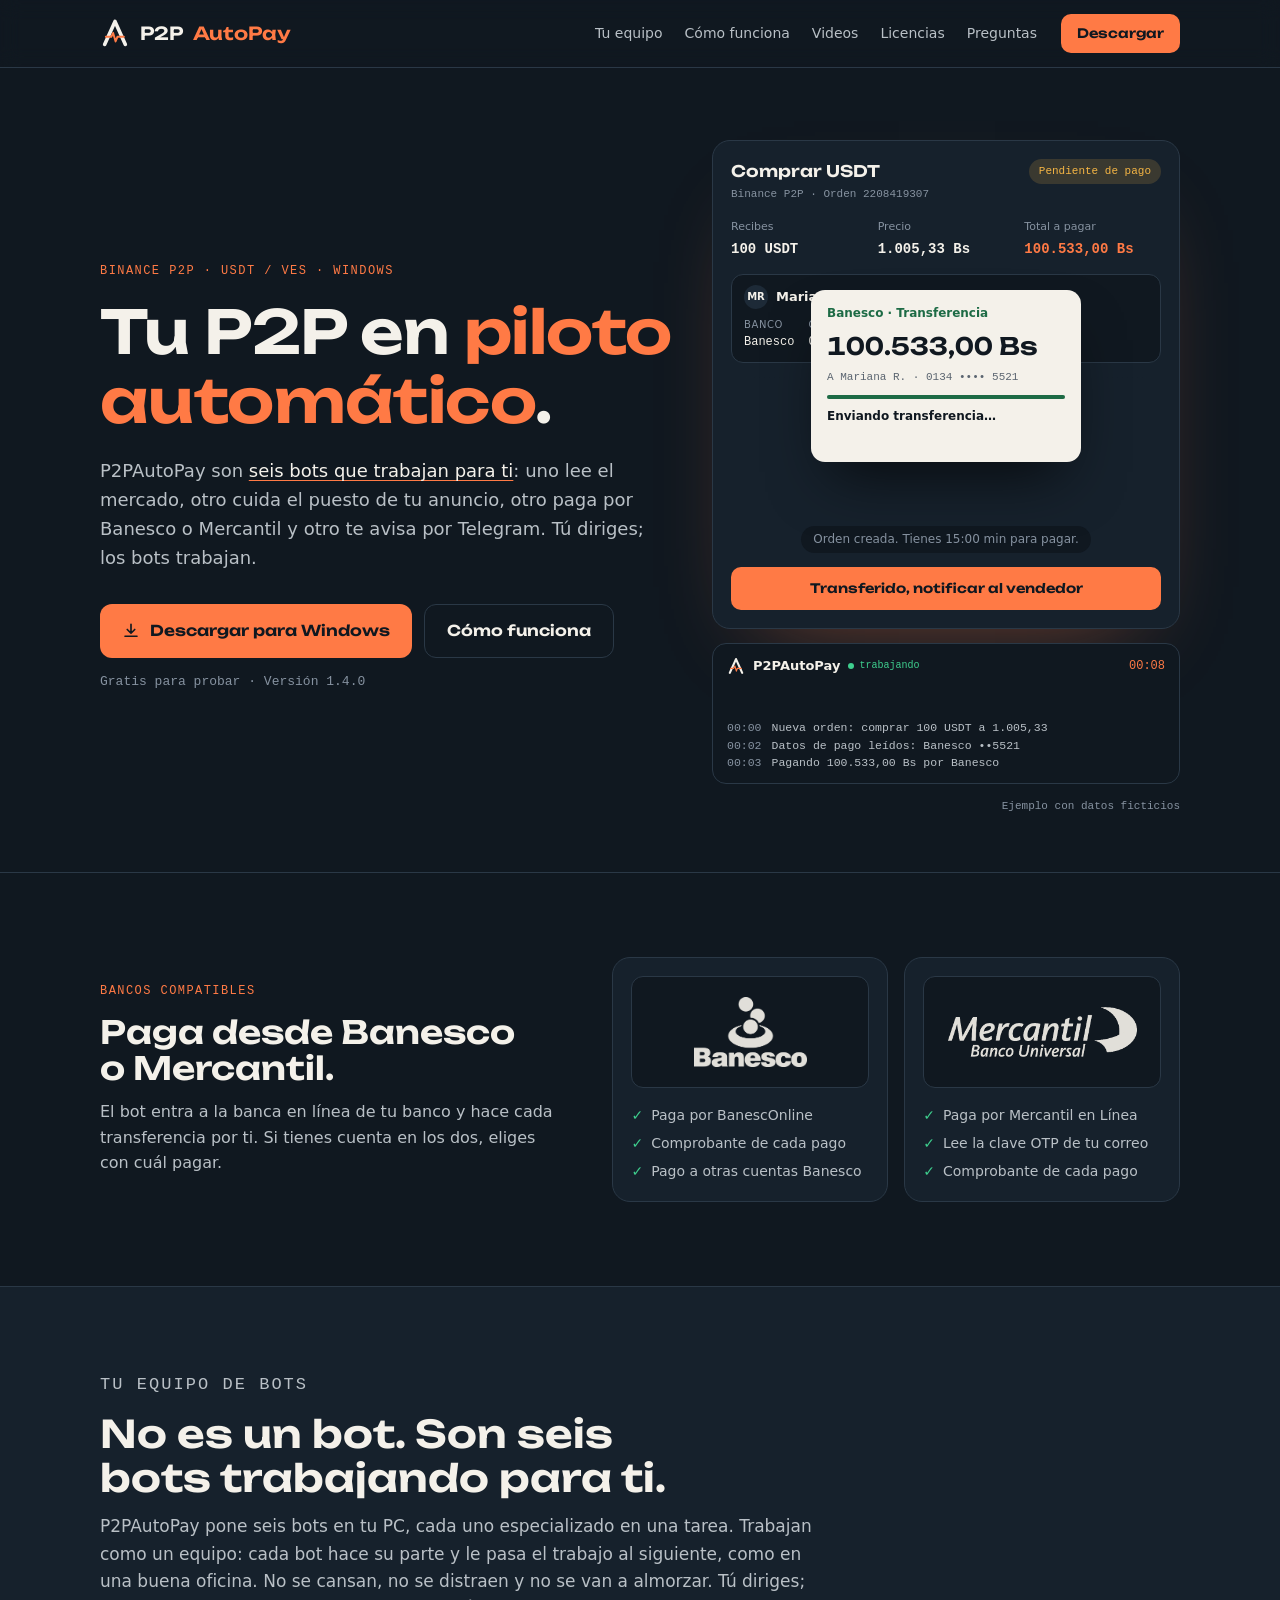
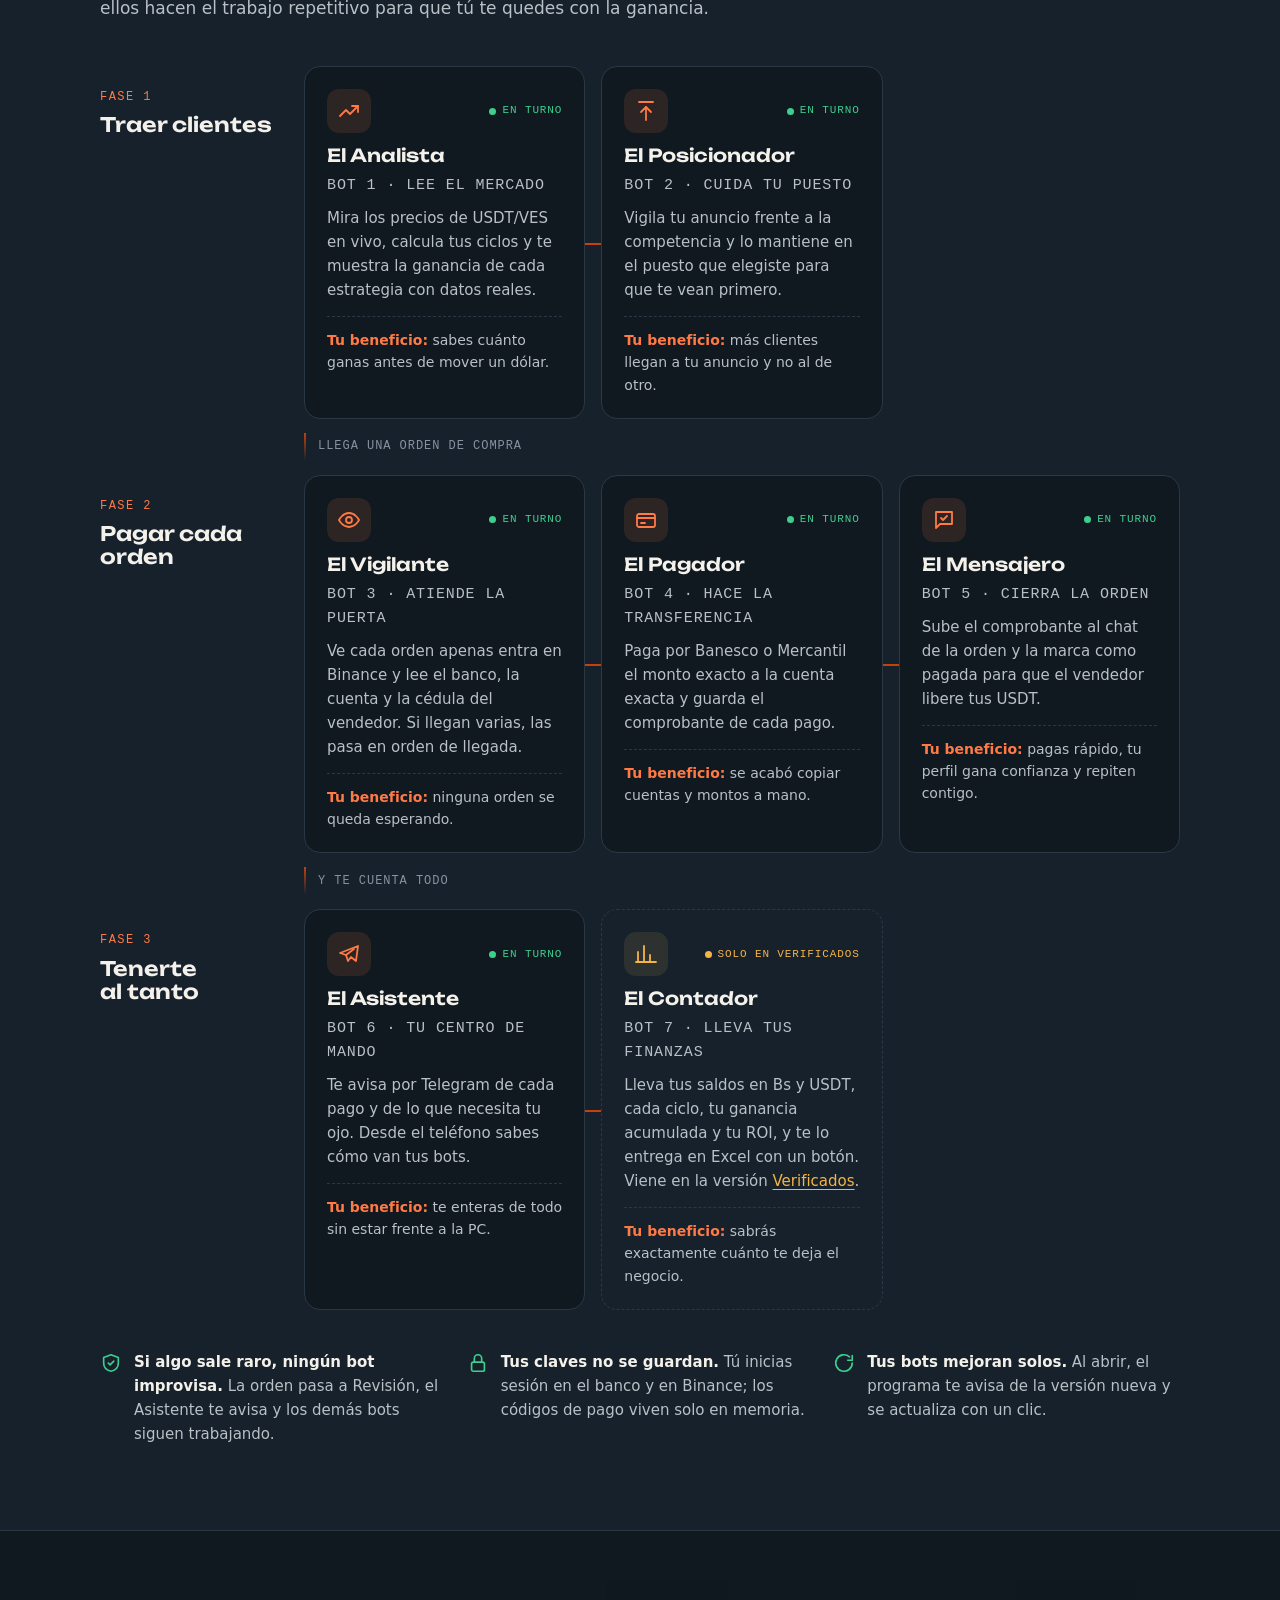
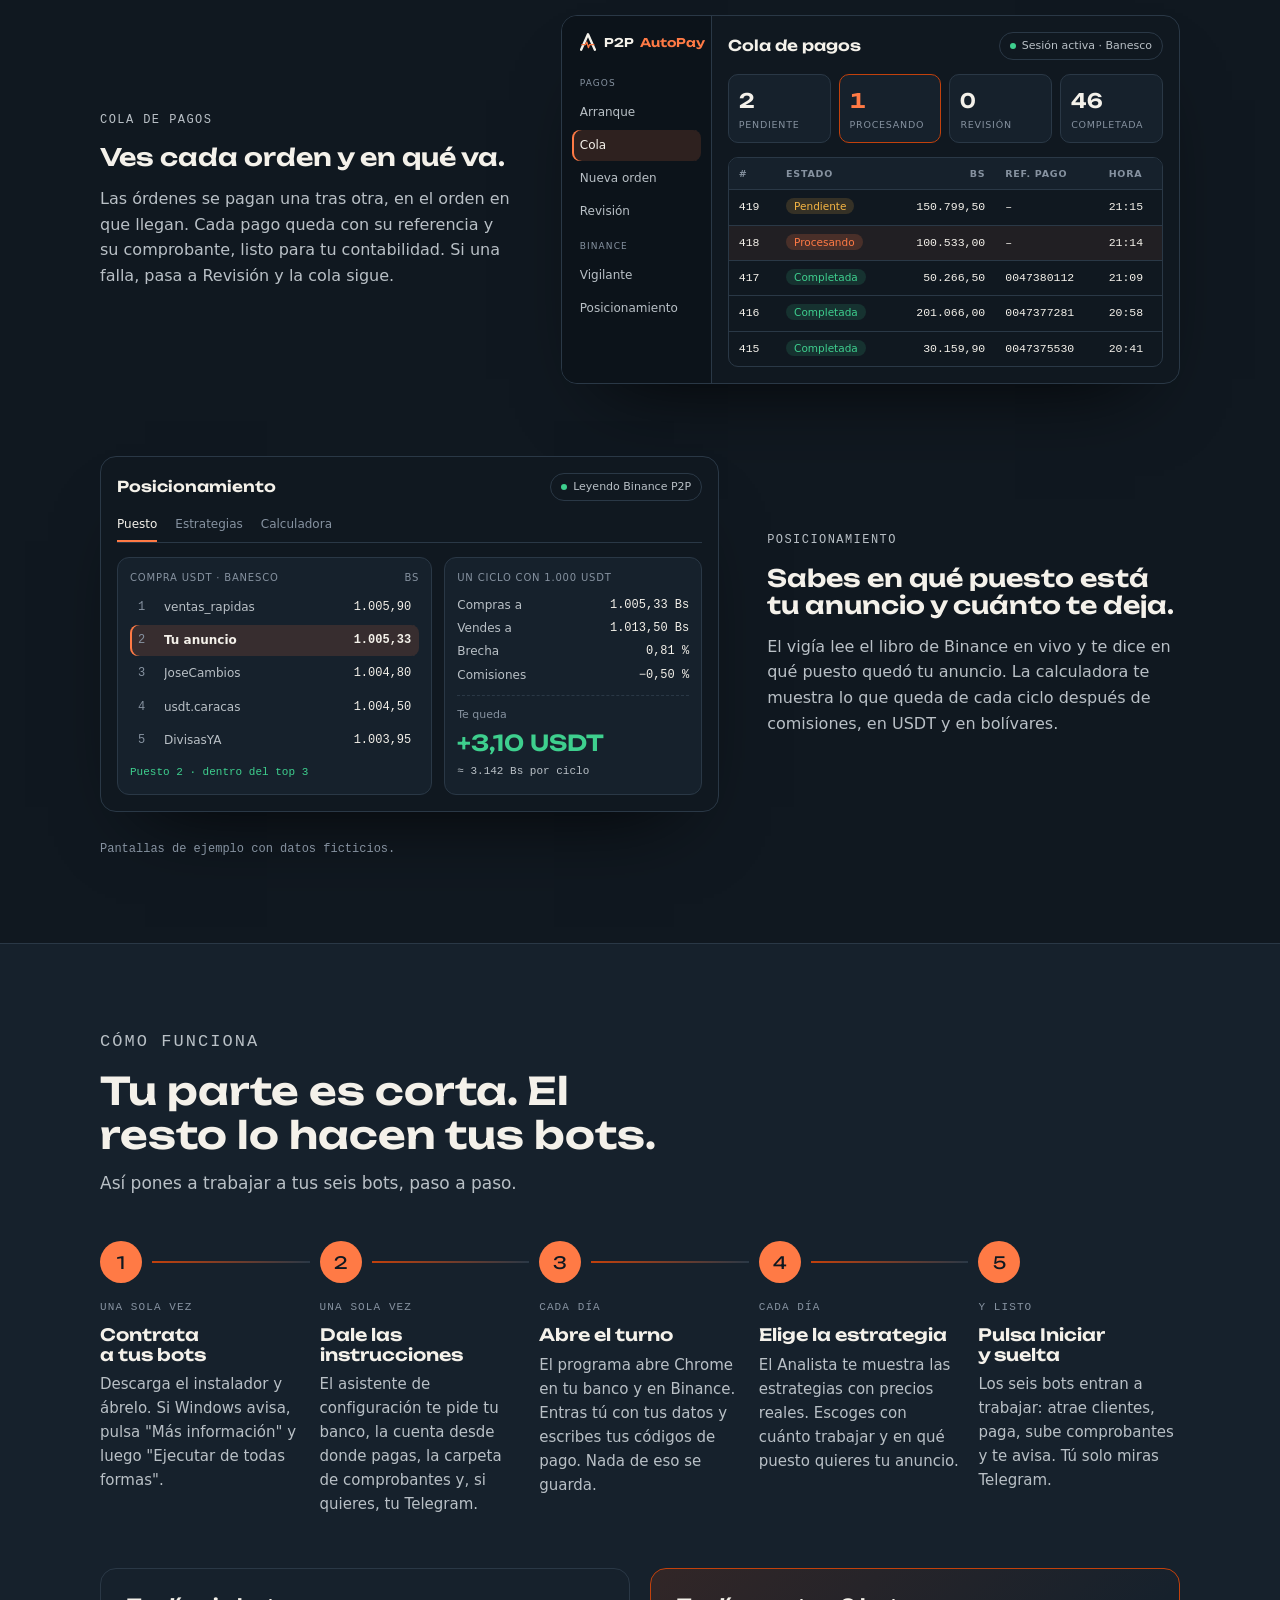
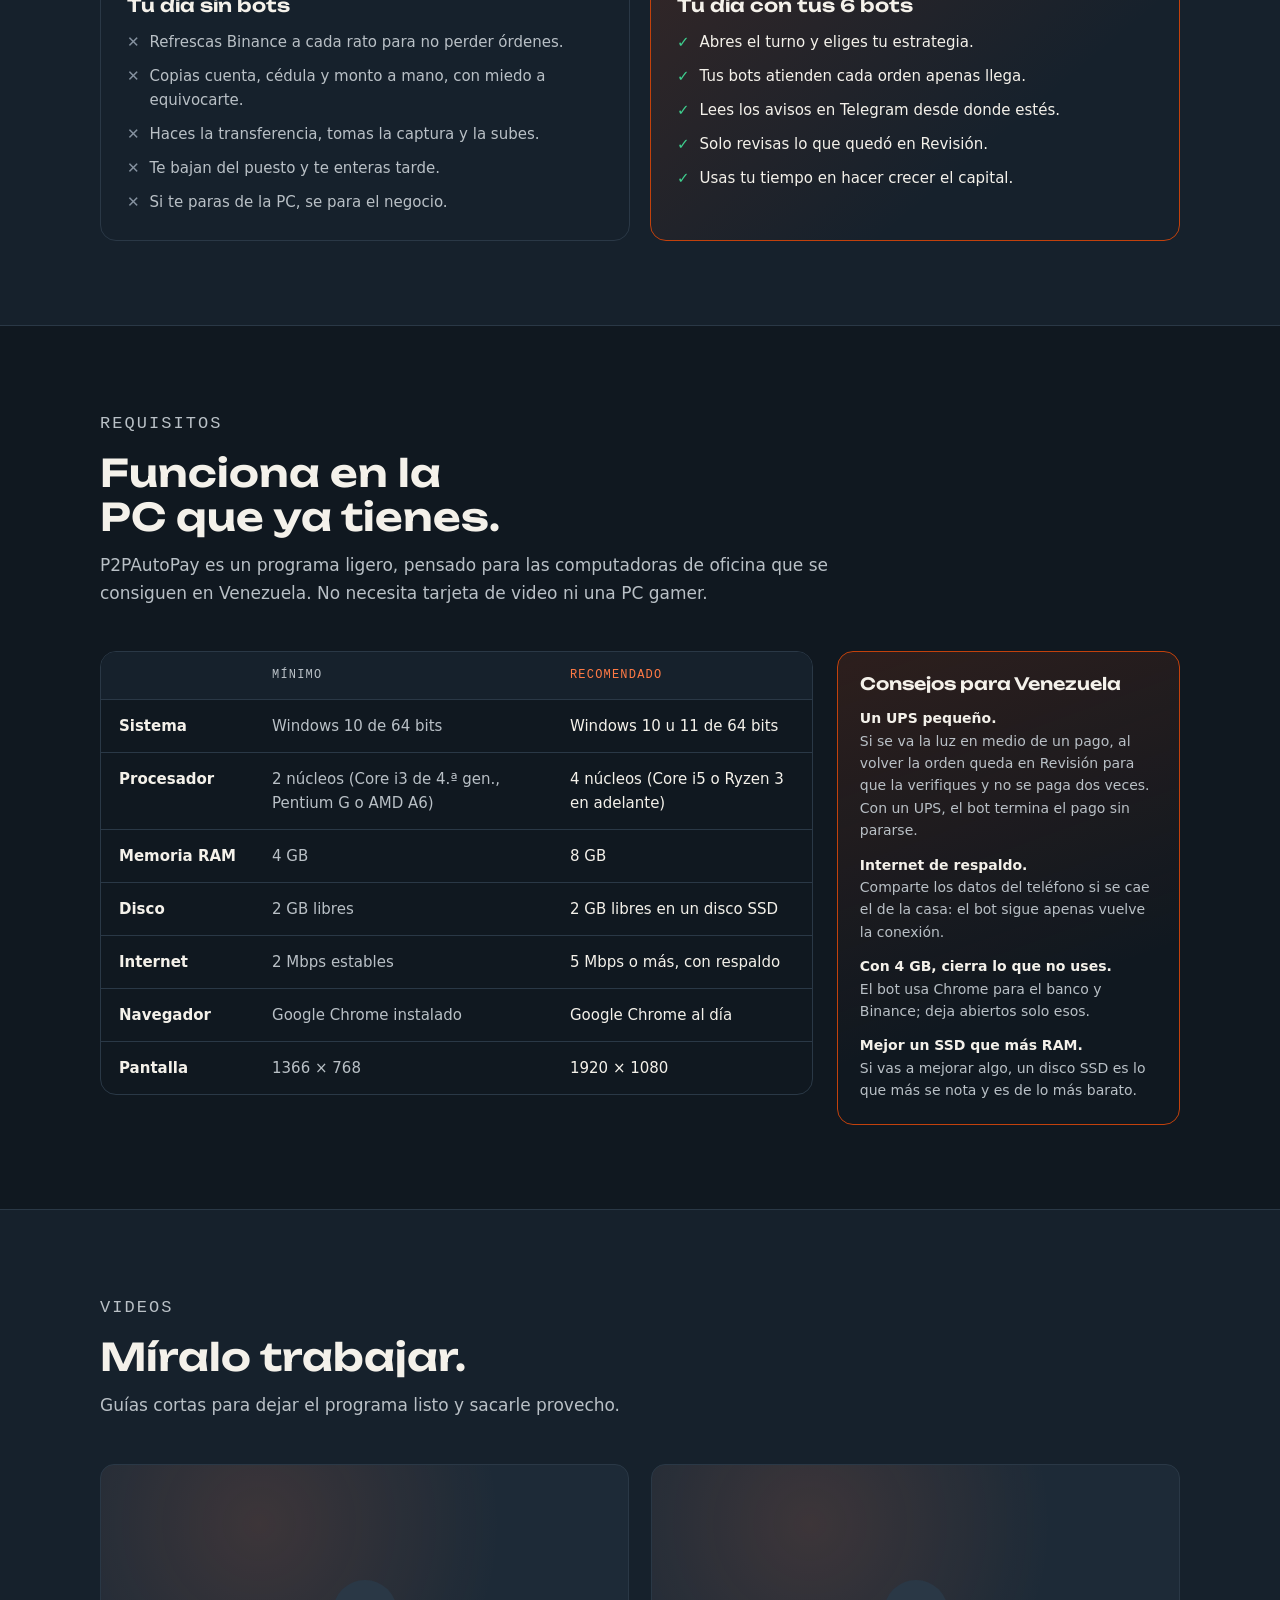
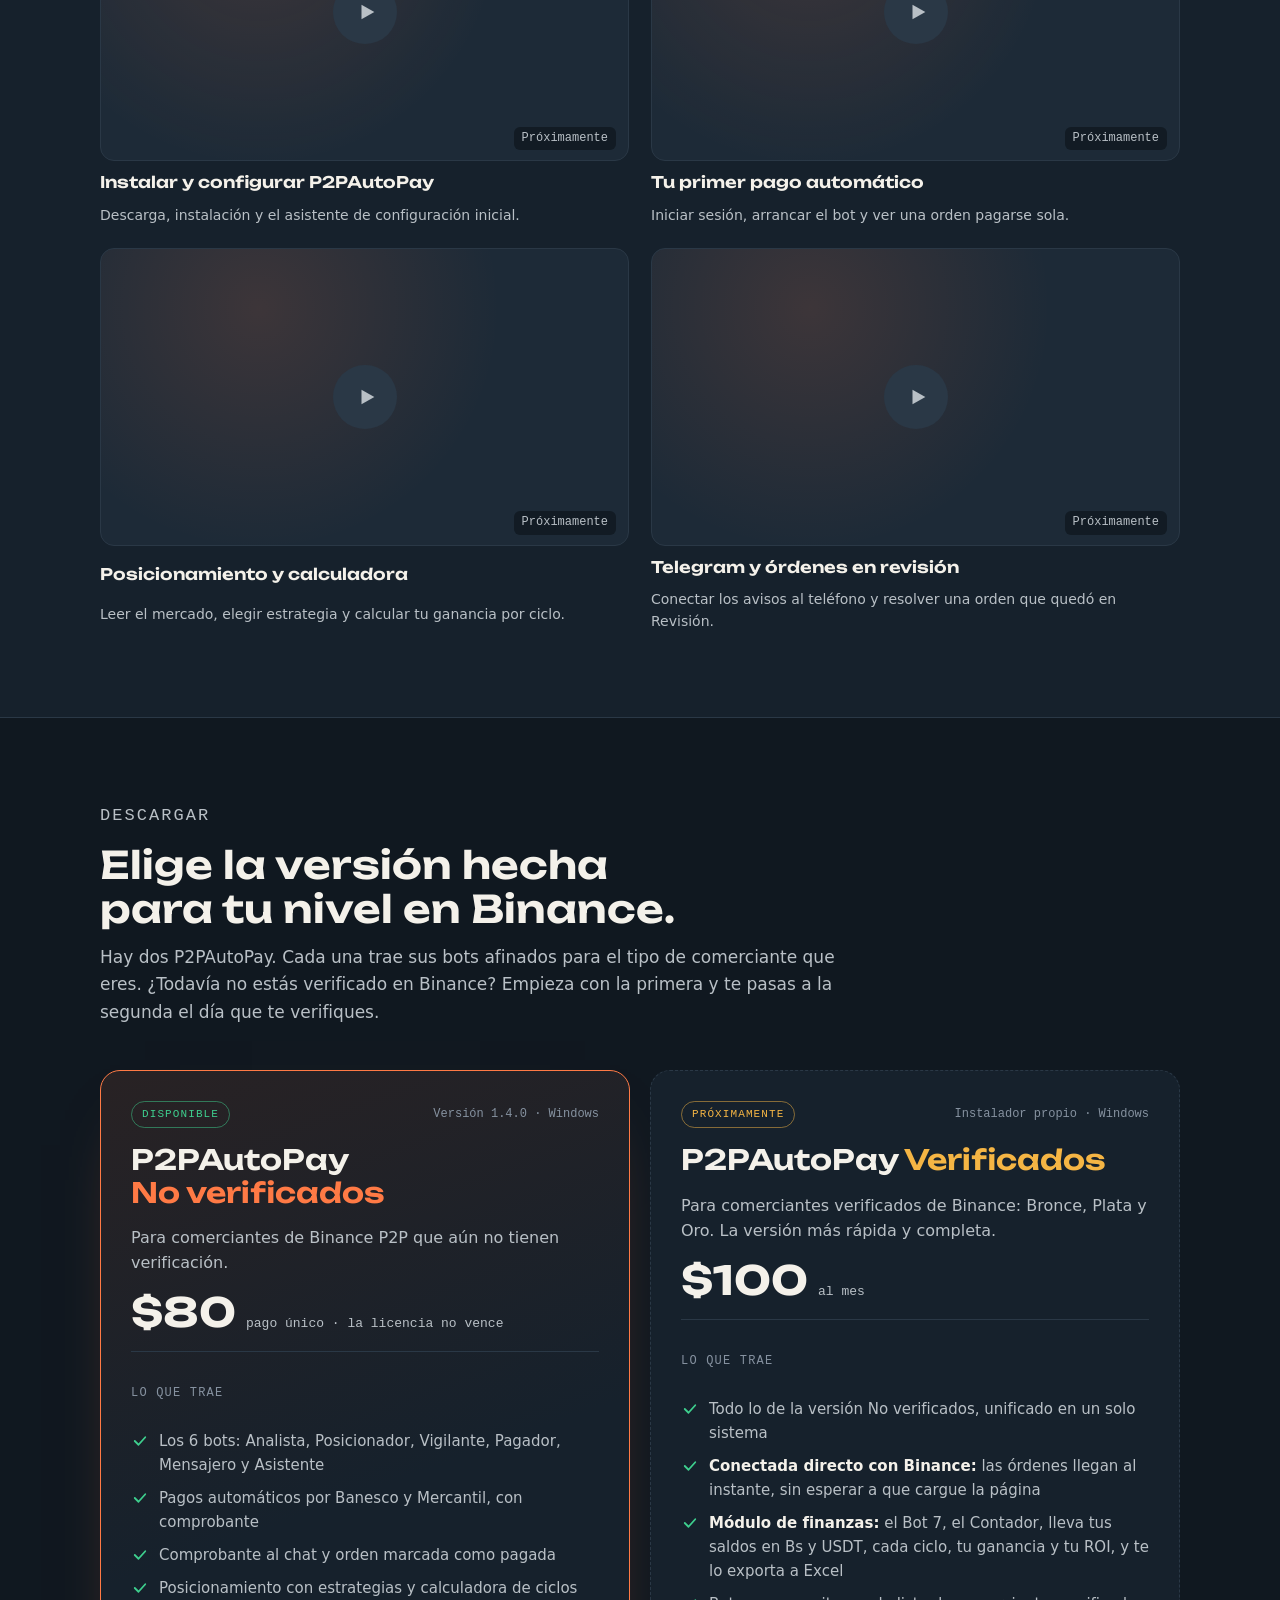
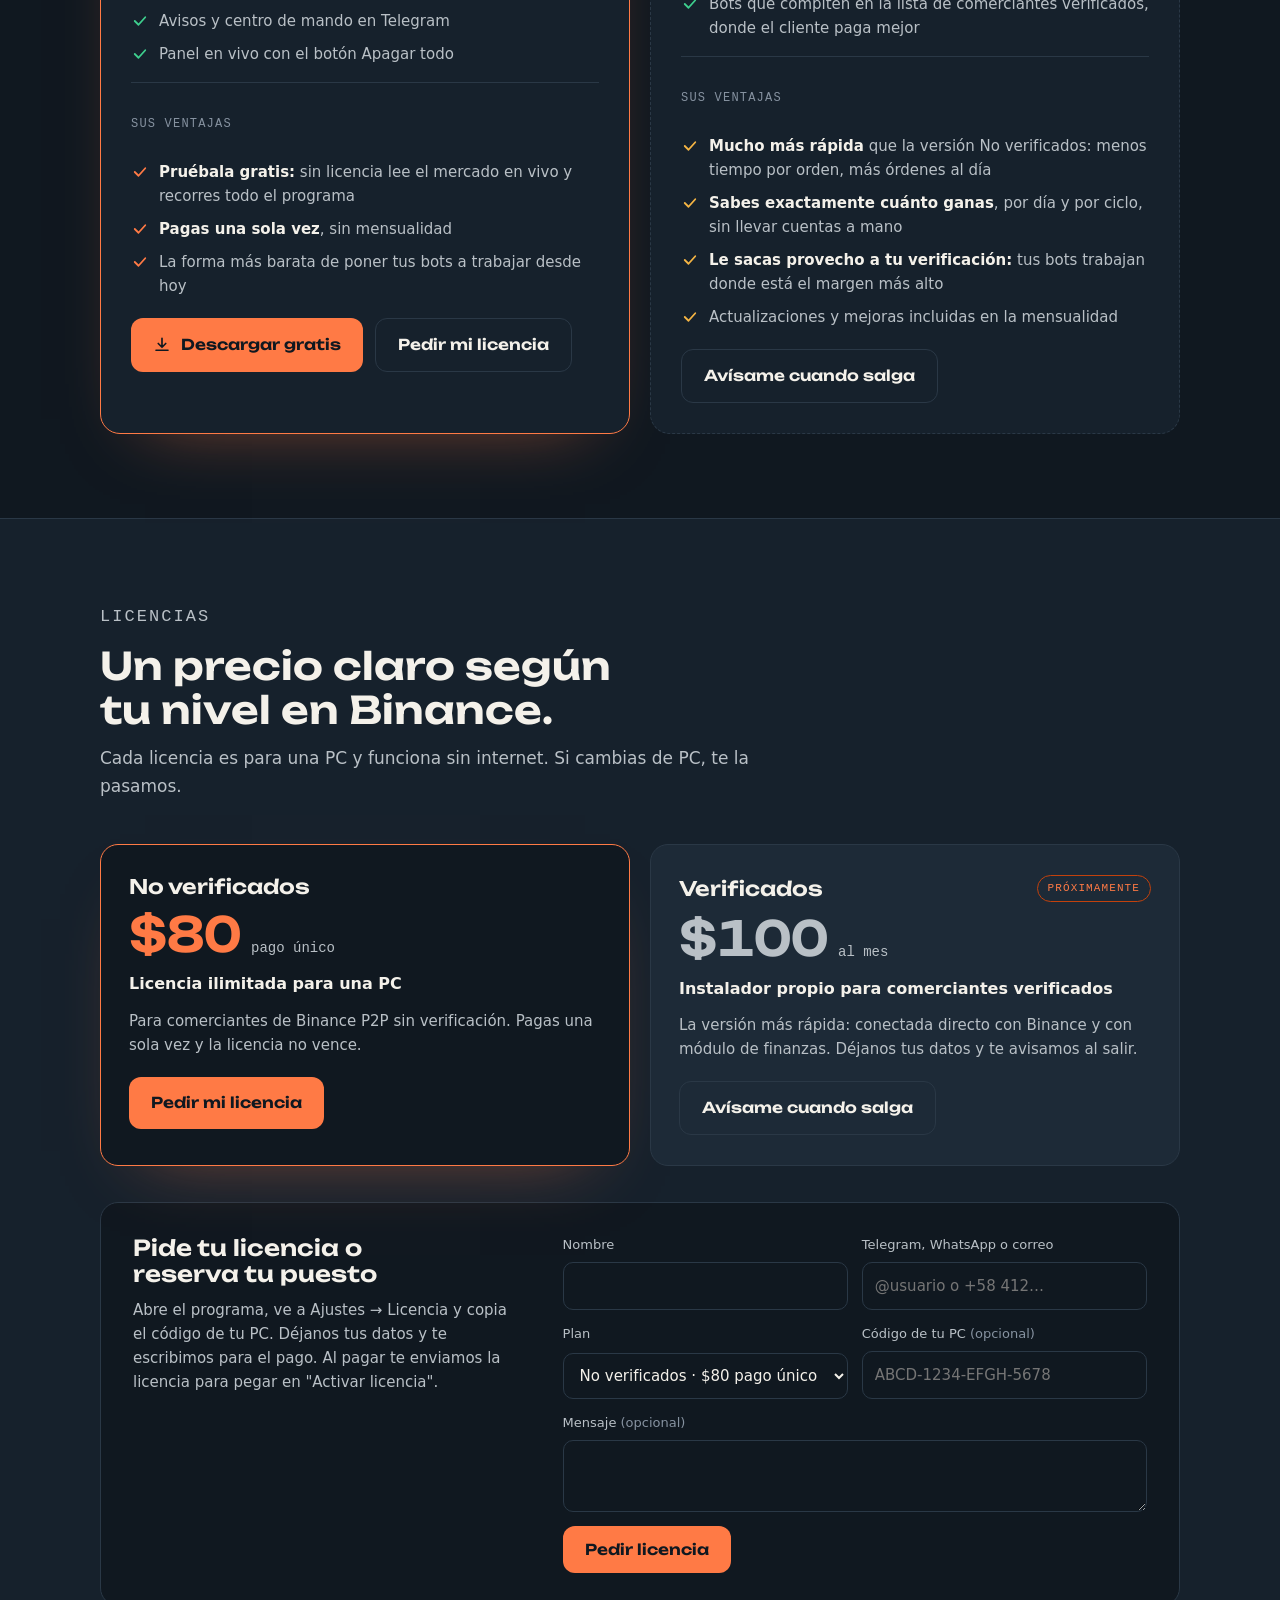
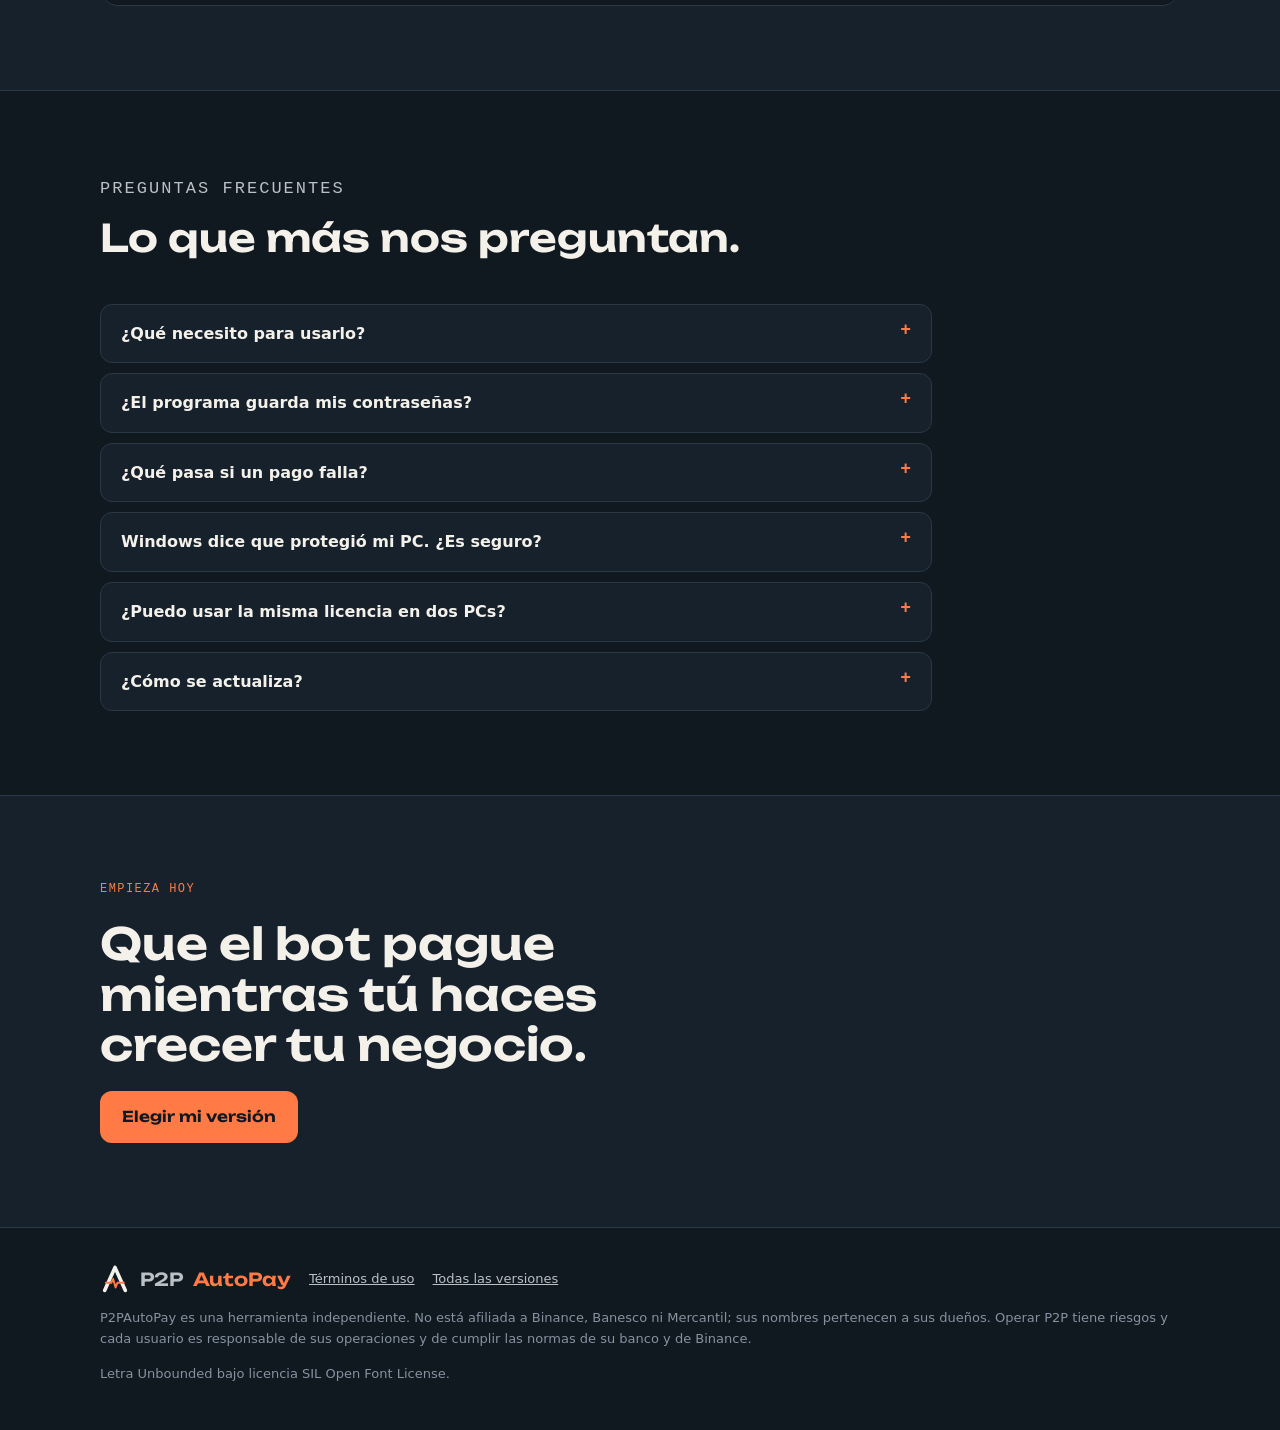
==== commit 29d23d58: "Pagina: Verificados mas rapida y con finanzas" ====
--- a/index.html
+++ b/index.html
@@ -327,6 +327,7 @@
 .trabajador h3 { font-size: 18px; }
 .puesto { font-family: var(--mono); font-size: 12px; letter-spacing: .06em; text-transform: uppercase; color: var(--tenue); }
 .trabajador p { color: var(--crema-suave); font-size: 15px; }
+.trabajador p a { color: var(--ambar); text-underline-offset: 3px; }
 .trabajador .gana { margin-top: 6px; padding-top: 12px; border-top: 1px dashed var(--linea); font-size: 14px; }
 .gana b { color: var(--naranja); font-weight: 600; }
 .trabajador.por-llegar { animation: none; border-style: dashed; background: transparent; }
@@ -736,10 +737,10 @@
             <p class="gana"><b>Tu beneficio:</b> te enteras de todo sin estar frente a la PC.</p>
           </li>
           <li class="trabajador por-llegar" style="--i:6">
-            <div class="trabajador-cabeza"><span class="trabajador-icono"><svg viewBox="0 0 24 24" aria-hidden="true"><path d="M4 20V10M10 20V4M16 20v-7M22 20H2"/></svg></span><span class="turno">Próximamente</span></div>
+            <div class="trabajador-cabeza"><span class="trabajador-icono"><svg viewBox="0 0 24 24" aria-hidden="true"><path d="M4 20V10M10 20V4M16 20v-7M22 20H2"/></svg></span><span class="turno">Solo en Verificados</span></div>
             <h3>El Contador</h3>
-            <p class="puesto">Bot 7 · Lleva tus números</p>
-            <p>Llevará tus saldos en Bs y USDT, cada ciclo y tu ganancia acumulada, y te los entregará en Excel con un botón.</p>
+            <p class="puesto">Bot 7 · Lleva tus finanzas</p>
+            <p>Lleva tus saldos en Bs y USDT, cada ciclo, tu ganancia acumulada y tu ROI, y te lo entrega en Excel con un botón. Viene en la versión <a href="#descargar">Verificados</a>.</p>
             <p class="gana"><b>Tu beneficio:</b> sabrás exactamente cuánto te deja el negocio.</p>
           </li>
           </ol>
@@ -985,15 +986,15 @@
             <span class="app-version-num">Instalador propio · Windows</span>
           </div>
           <h3>P2PAutoPay <em>Verificados</em></h3>
-          <p class="app-para">Para comerciantes verificados de Binance: Bronce, Plata y Oro.</p>
+          <p class="app-para">Para comerciantes verificados de Binance: Bronce, Plata y Oro. La versión más rápida y completa.</p>
           <p class="app-precio"><strong>$100</strong><span>al mes</span></p>
           <div class="app-bloque">
             <h4>Lo que trae</h4>
-            <ul class="app-lista"><li><svg viewBox="0 0 24 24" aria-hidden="true"><path d="m5 12 5 5 9-10"/></svg><span>Todo lo de la versión No verificados</span></li><li><svg viewBox="0 0 24 24" aria-hidden="true"><path d="m5 12 5 5 9-10"/></svg><span>Bots que compiten en la lista de comerciantes verificados, donde el cliente paga mejor</span></li><li><svg viewBox="0 0 24 24" aria-hidden="true"><path d="m5 12 5 5 9-10"/></svg><span>Estrategias ajustadas a tu nivel de comerciante</span></li><li><svg viewBox="0 0 24 24" aria-hidden="true"><path d="m5 12 5 5 9-10"/></svg><span>Pensada para más volumen y más órdenes al día</span></li></ul>
+            <ul class="app-lista"><li><svg viewBox="0 0 24 24" aria-hidden="true"><path d="m5 12 5 5 9-10"/></svg><span>Todo lo de la versión No verificados, unificado en un solo sistema</span></li><li><svg viewBox="0 0 24 24" aria-hidden="true"><path d="m5 12 5 5 9-10"/></svg><span><b>Conectada directo con Binance:</b> las órdenes llegan al instante, sin esperar a que cargue la página</span></li><li><svg viewBox="0 0 24 24" aria-hidden="true"><path d="m5 12 5 5 9-10"/></svg><span><b>Módulo de finanzas:</b> el Bot 7, el Contador, lleva tus saldos en Bs y USDT, cada ciclo, tu ganancia y tu ROI, y te lo exporta a Excel</span></li><li><svg viewBox="0 0 24 24" aria-hidden="true"><path d="m5 12 5 5 9-10"/></svg><span>Bots que compiten en la lista de comerciantes verificados, donde el cliente paga mejor</span></li></ul>
           </div>
           <div class="app-bloque">
             <h4>Sus ventajas</h4>
-            <ul class="app-lista ventajas"><li><svg viewBox="0 0 24 24" aria-hidden="true"><path d="m5 12 5 5 9-10"/></svg><span><b>Le sacas provecho a tu verificación:</b> tus bots trabajan donde está el margen más alto</span></li><li><svg viewBox="0 0 24 24" aria-hidden="true"><path d="m5 12 5 5 9-10"/></svg><span>Actualizaciones y mejoras incluidas en la mensualidad</span></li><li><svg viewBox="0 0 24 24" aria-hidden="true"><path d="m5 12 5 5 9-10"/></svg><span>Quienes se anoten primero se enteran antes que nadie</span></li></ul>
+            <ul class="app-lista ventajas"><li><svg viewBox="0 0 24 24" aria-hidden="true"><path d="m5 12 5 5 9-10"/></svg><span><b>Mucho más rápida</b> que la versión No verificados: menos tiempo por orden, más órdenes al día</span></li><li><svg viewBox="0 0 24 24" aria-hidden="true"><path d="m5 12 5 5 9-10"/></svg><span><b>Sabes exactamente cuánto ganas</b>, por día y por ciclo, sin llevar cuentas a mano</span></li><li><svg viewBox="0 0 24 24" aria-hidden="true"><path d="m5 12 5 5 9-10"/></svg><span><b>Le sacas provecho a tu verificación:</b> tus bots trabajan donde está el margen más alto</span></li><li><svg viewBox="0 0 24 24" aria-hidden="true"><path d="m5 12 5 5 9-10"/></svg><span>Actualizaciones y mejoras incluidas en la mensualidad</span></li></ul>
           </div>
           <div class="app-acciones">
             <a class="boton boton-secundario" href="#solicitud" data-plan="verificados">Avísame cuando salga</a>
@@ -1022,7 +1023,7 @@
           <div class="plan-cabeza"><h3>Verificados</h3><span class="sello">Próximamente</span></div>
           <p class="precio"><strong>$100</strong><span>al mes</span></p>
           <p class="plan-nota">Instalador propio para comerciantes verificados</p>
-          <p class="plan-detalle">Una versión hecha para comerciantes verificados de Binance. Déjanos tus datos y te avisamos al salir.</p>
+          <p class="plan-detalle">La versión más rápida: conectada directo con Binance y con módulo de finanzas. Déjanos tus datos y te avisamos al salir.</p>
           <a class="boton boton-secundario" href="#solicitud" data-plan="verificados">Avísame cuando salga</a>
         </article>
       </div>
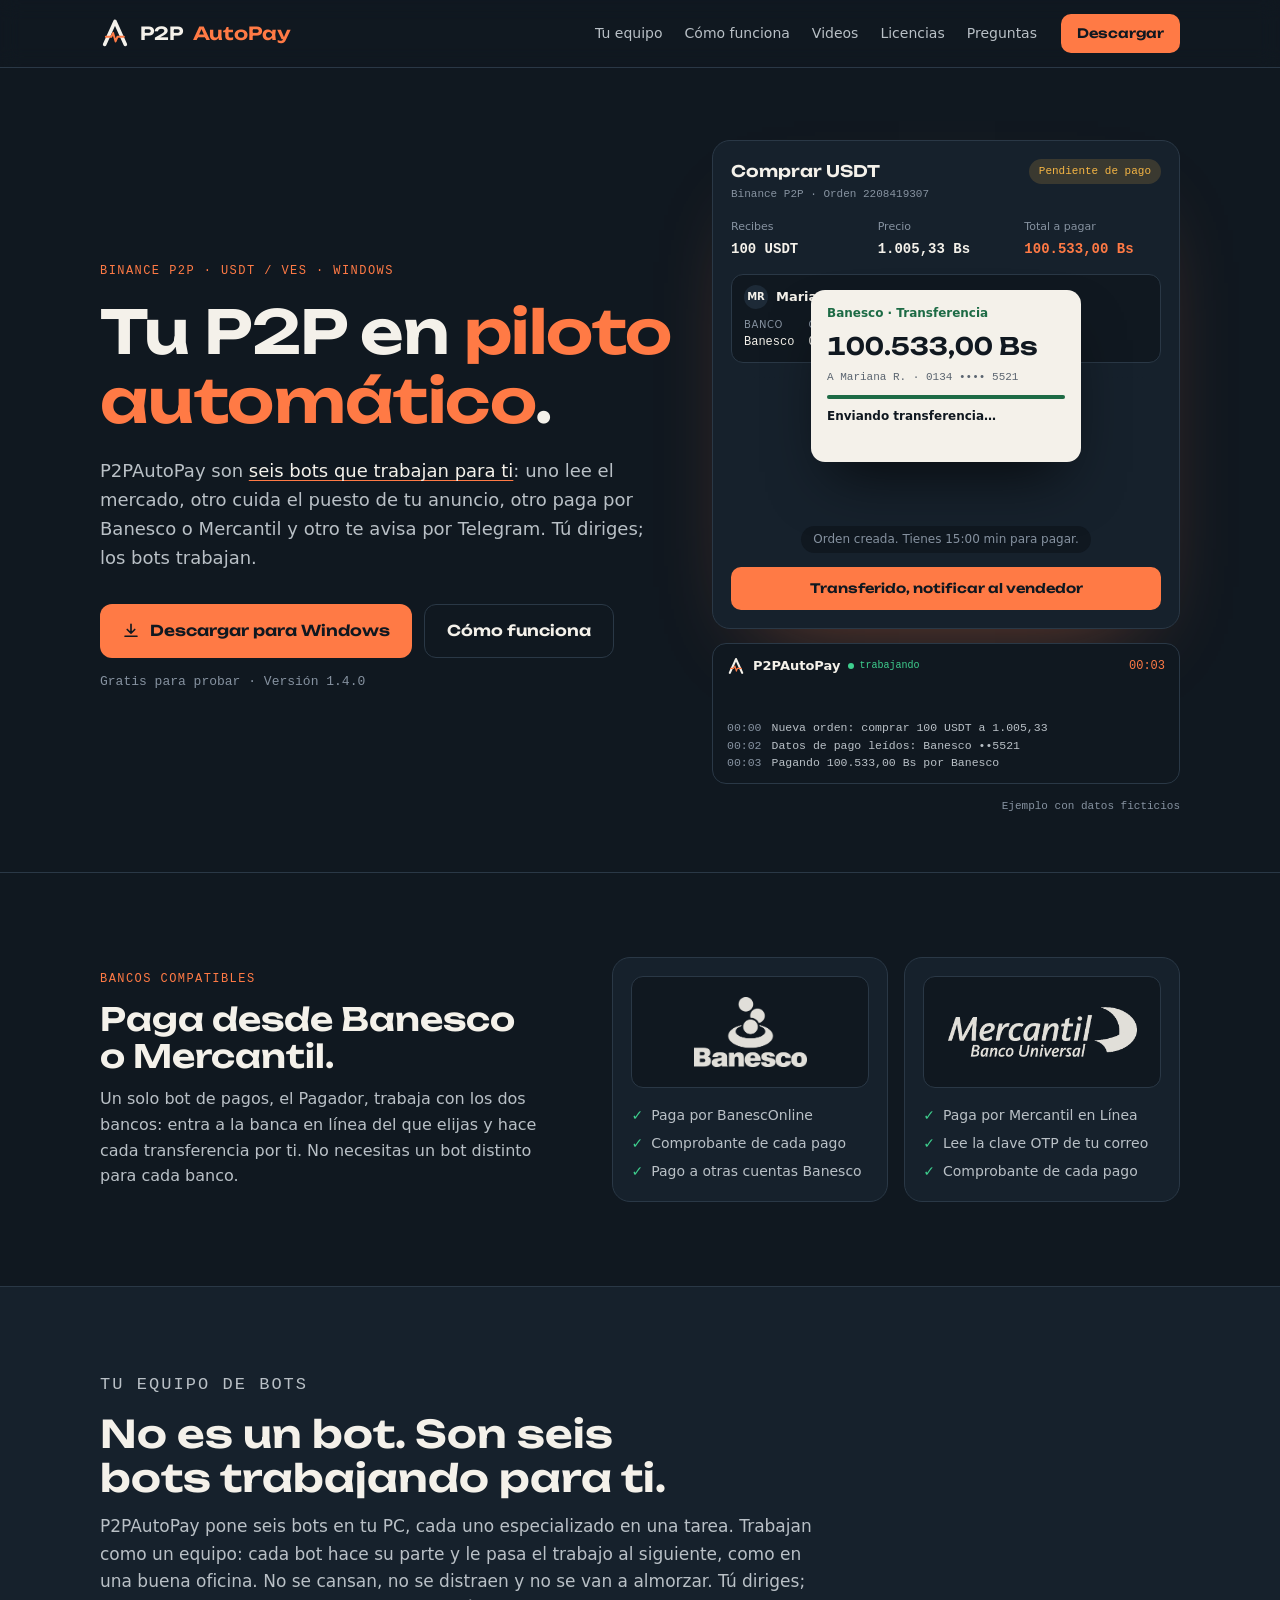
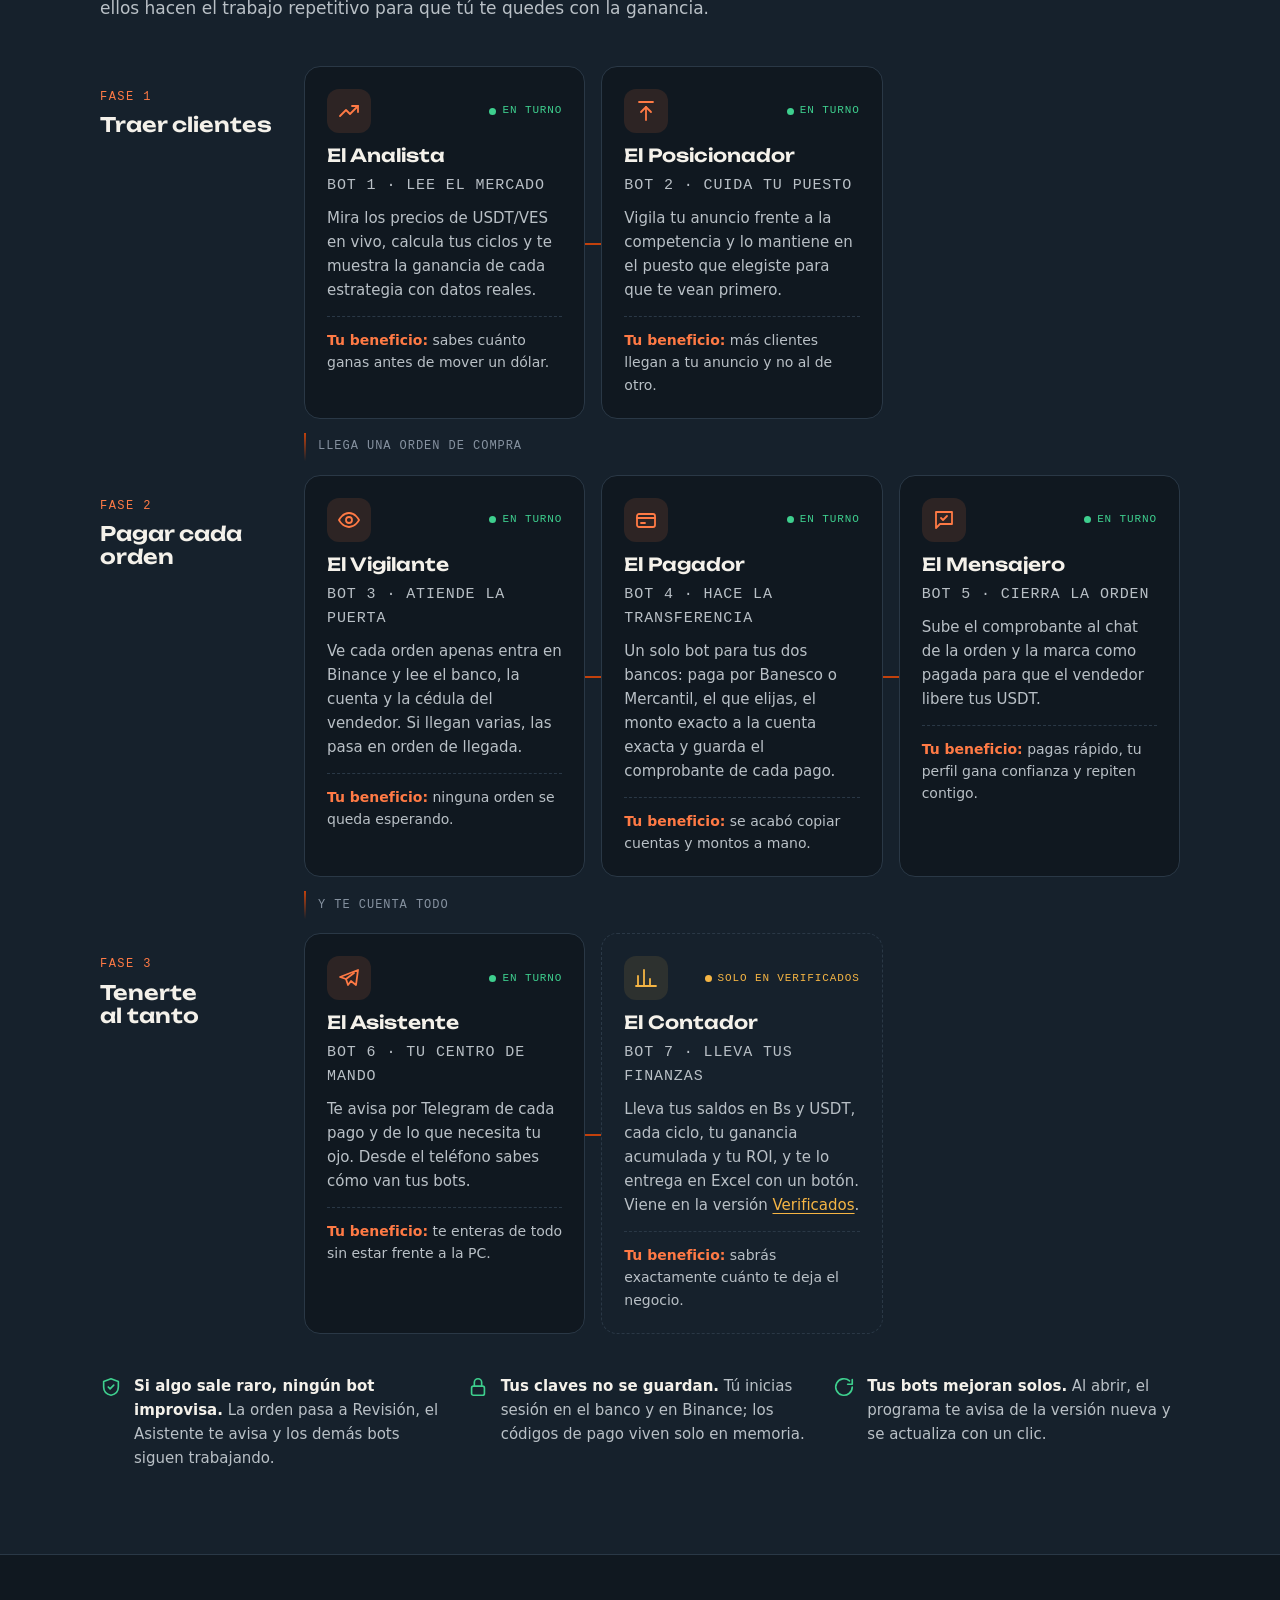
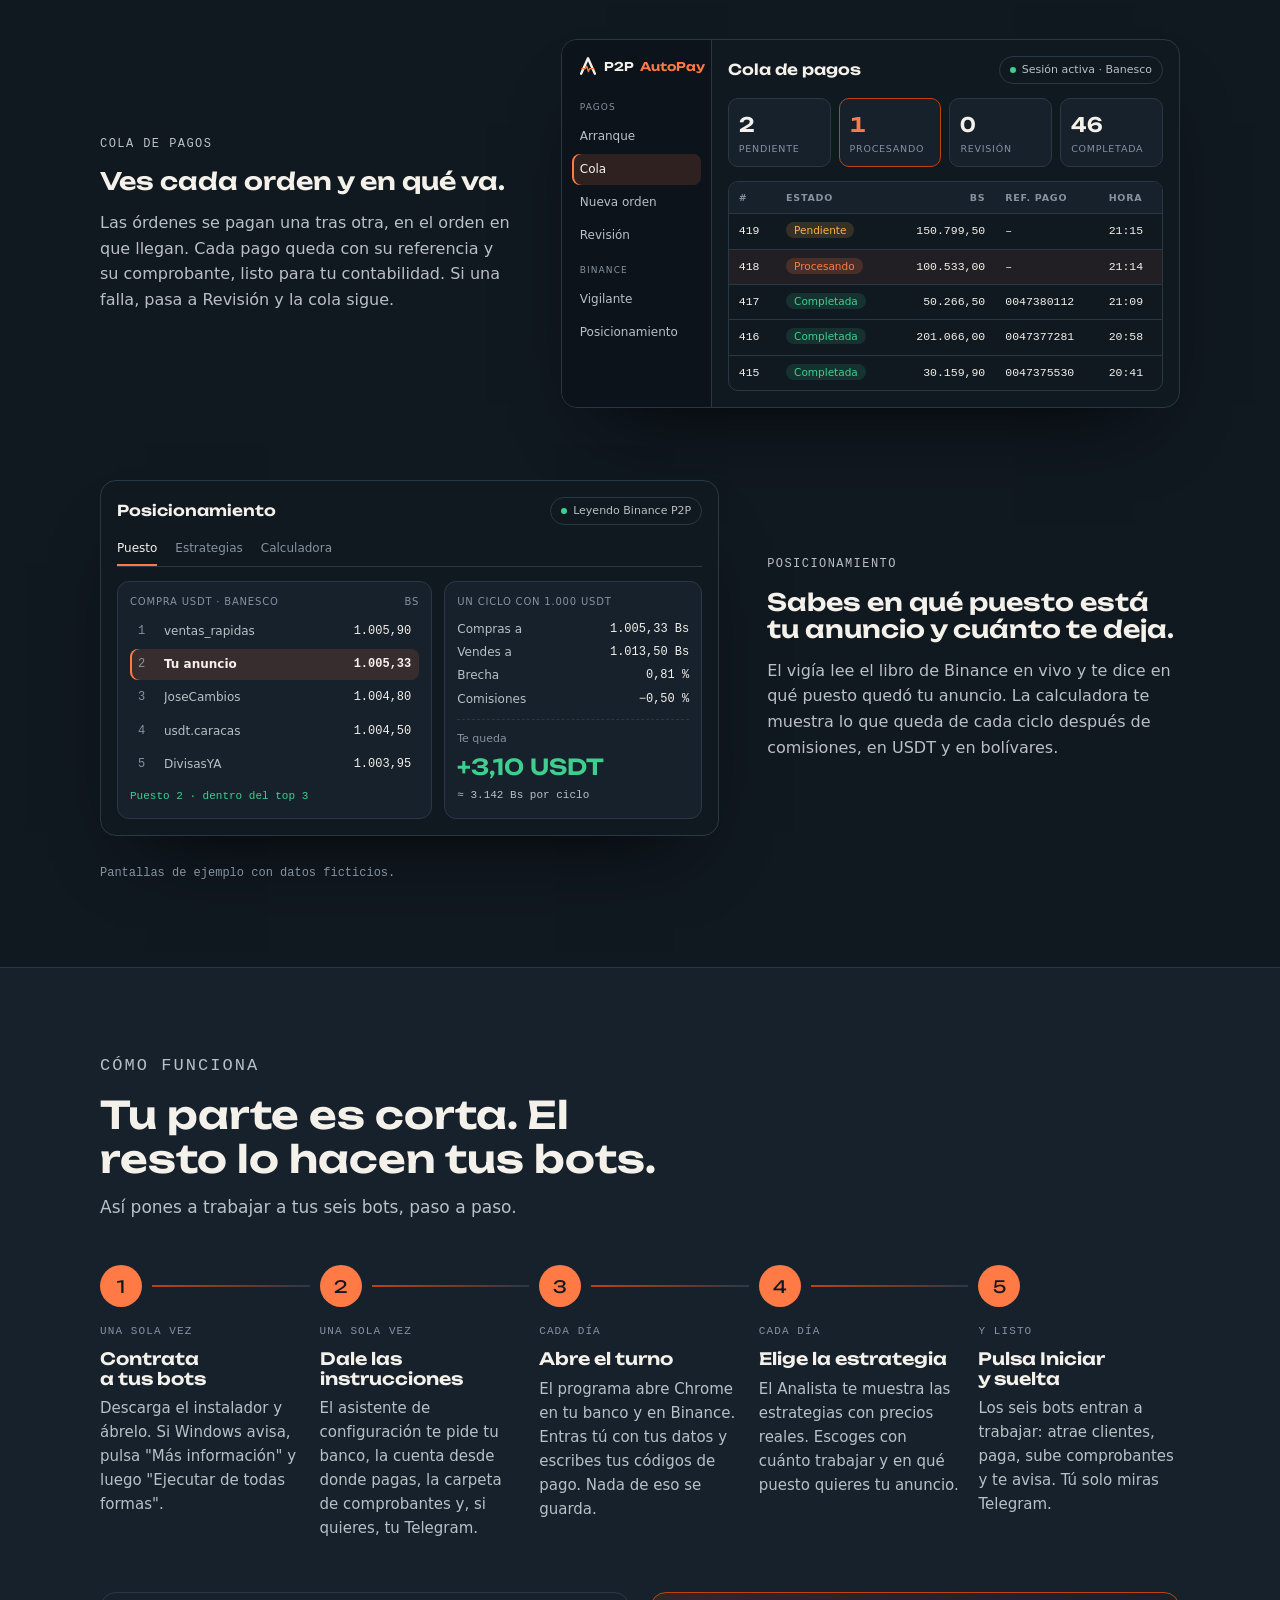
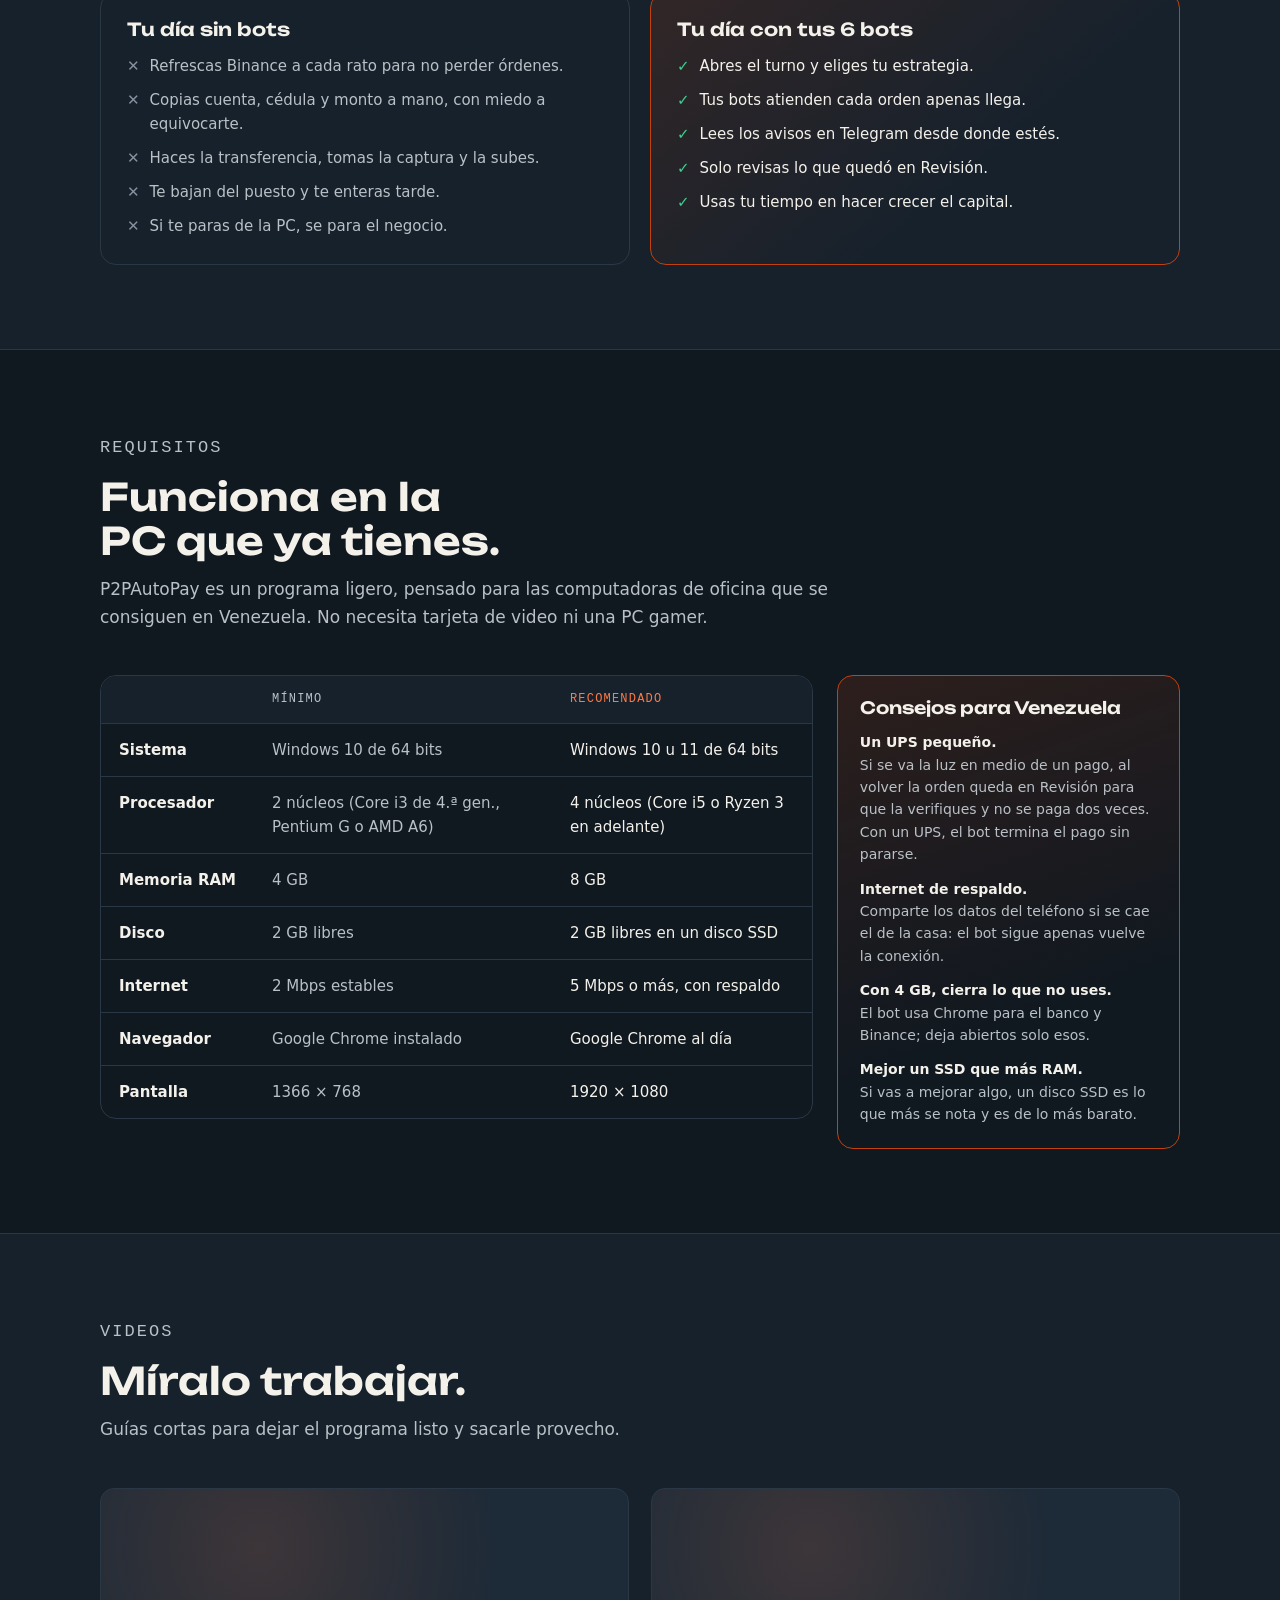
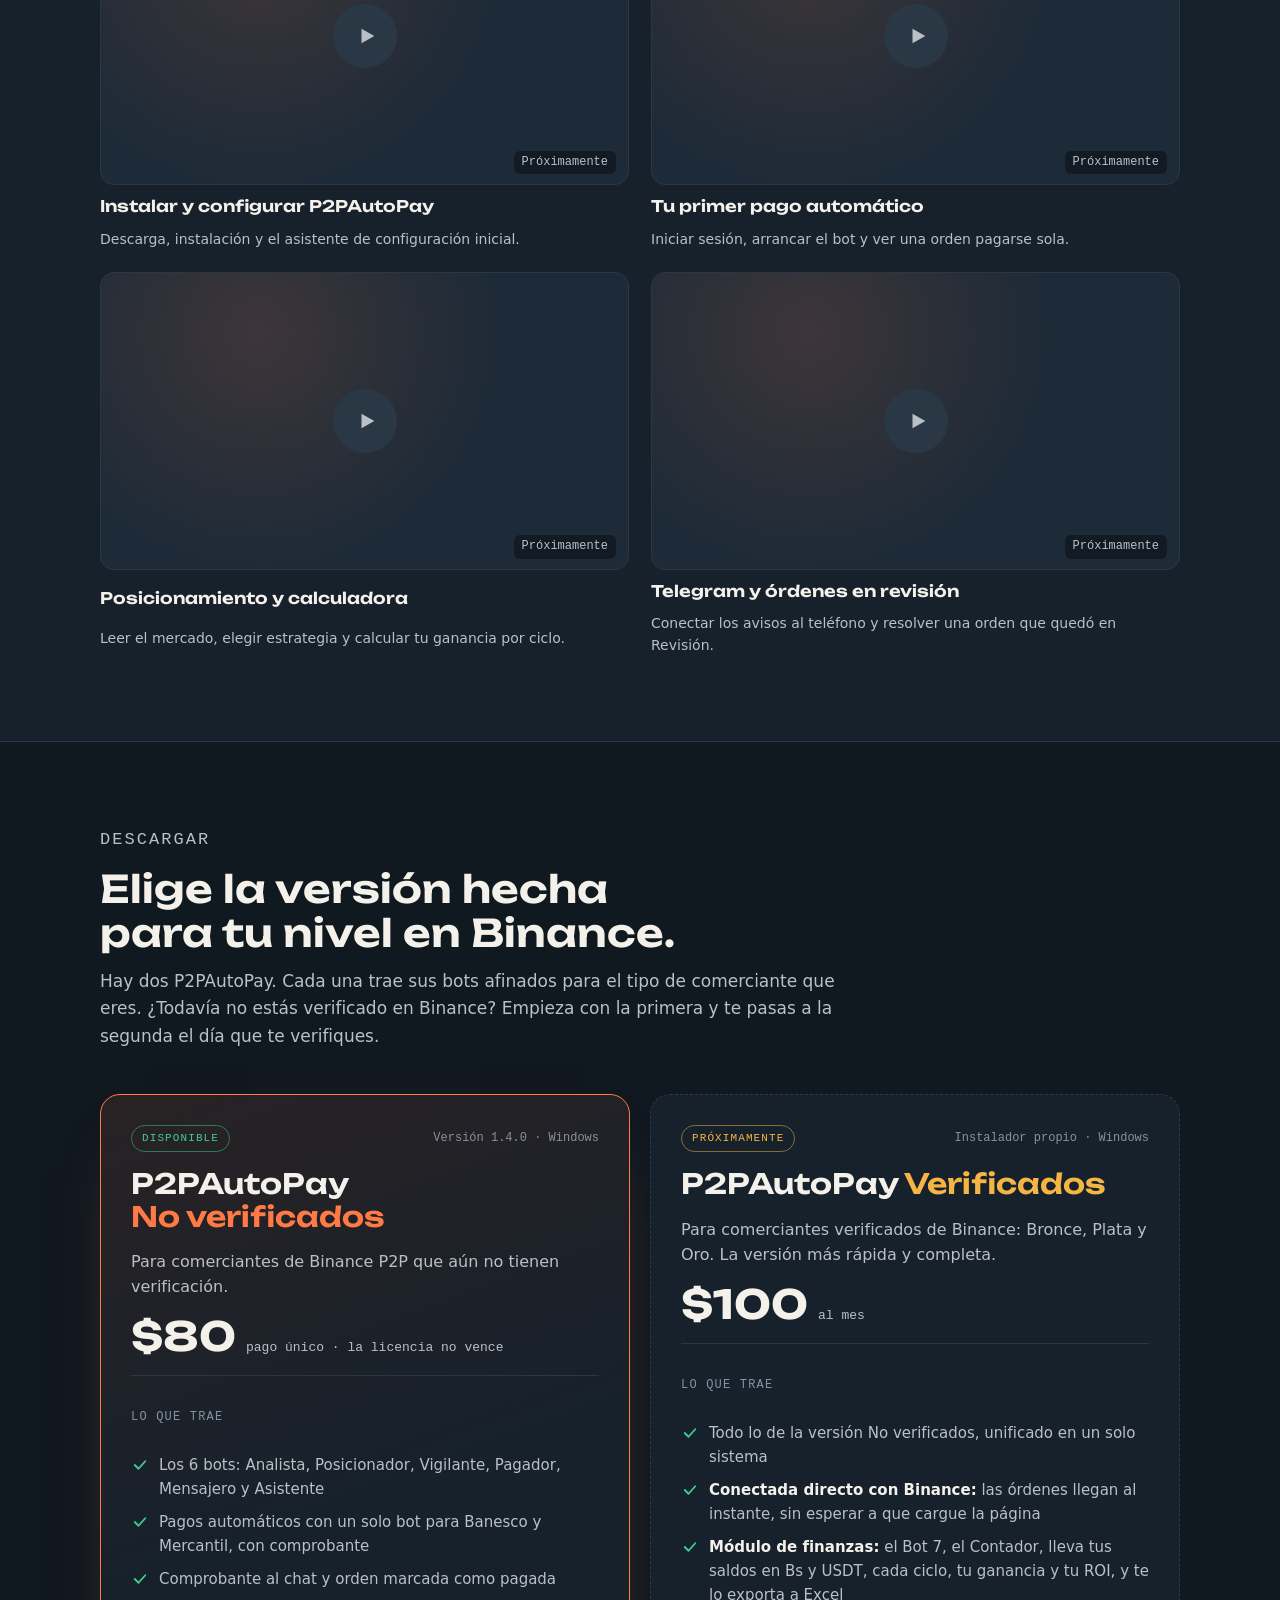
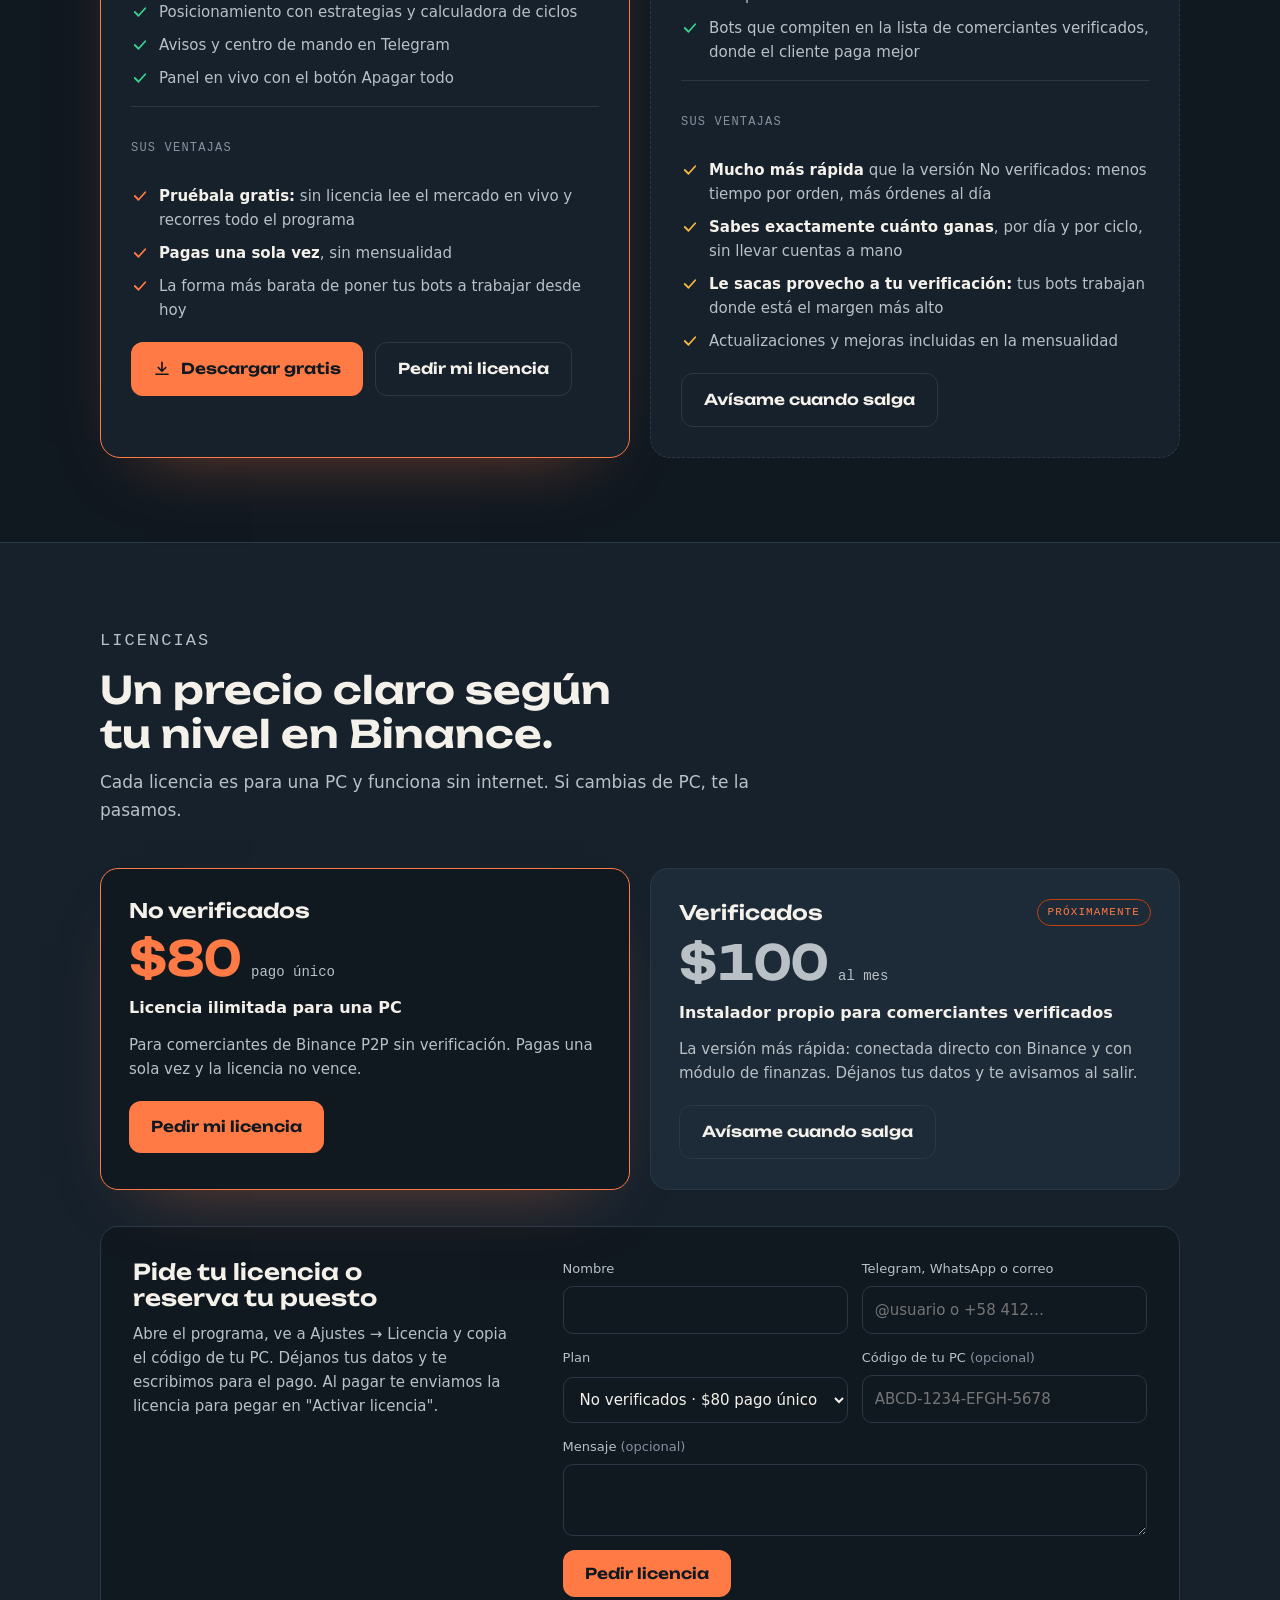
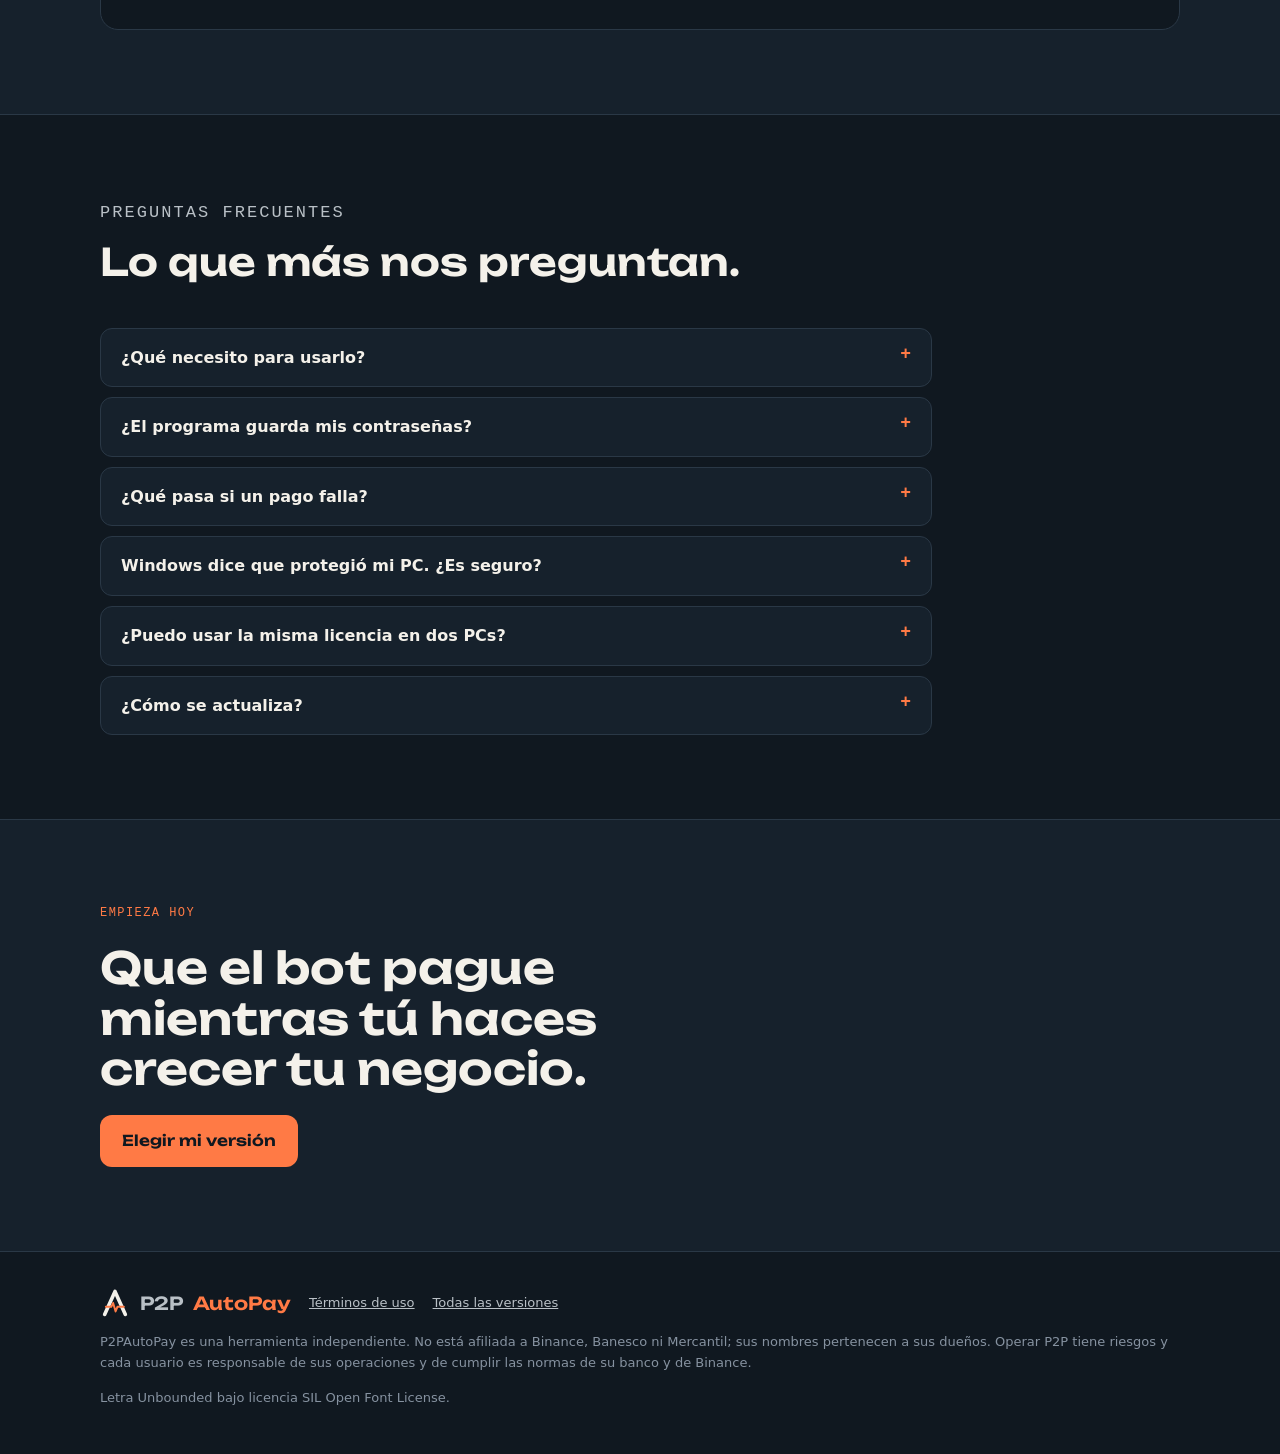
==== commit a8a74930: "Pagina: un solo bot de pagos para los dos bancos" ====
--- a/index.html
+++ b/index.html
@@ -642,7 +642,7 @@
         <div class="bancos-texto">
           <p class="etiqueta">Bancos compatibles</p>
           <h2>Paga desde Banesco o Mercantil.</h2>
-          <p>El bot entra a la banca en línea de tu banco y hace cada transferencia por ti. Si tienes cuenta en los dos, eliges con cuál pagar.</p>
+          <p>Un solo bot de pagos, el Pagador, trabaja con los dos bancos: entra a la banca en línea del que elijas y hace cada transferencia por ti. No necesitas un bot distinto para cada banco.</p>
         </div>
         <div class="bancos-lista">
           <article class="banco-tarjeta">
@@ -713,7 +713,7 @@
             <div class="trabajador-cabeza"><span class="trabajador-icono"><svg viewBox="0 0 24 24" aria-hidden="true"><rect x="3" y="6" width="18" height="13" rx="2"/><path d="M3 10h18M7 15h4"/></svg></span><span class="turno">En turno</span></div>
             <h3>El Pagador</h3>
             <p class="puesto">Bot 4 · Hace la transferencia</p>
-            <p>Paga por Banesco o Mercantil el monto exacto a la cuenta exacta y guarda el comprobante de cada pago.</p>
+            <p>Un solo bot para tus dos bancos: paga por Banesco o Mercantil, el que elijas, el monto exacto a la cuenta exacta y guarda el comprobante de cada pago.</p>
             <p class="gana"><b>Tu beneficio:</b> se acabó copiar cuentas y montos a mano.</p>
           </li>
           <li class="trabajador" style="--i:4">
@@ -964,7 +964,7 @@
           <p class="app-precio"><strong>$80</strong><span>pago único · la licencia no vence</span></p>
           <div class="app-bloque">
             <h4>Lo que trae</h4>
-            <ul class="app-lista"><li><svg viewBox="0 0 24 24" aria-hidden="true"><path d="m5 12 5 5 9-10"/></svg><span>Los 6 bots: Analista, Posicionador, Vigilante, Pagador, Mensajero y Asistente</span></li><li><svg viewBox="0 0 24 24" aria-hidden="true"><path d="m5 12 5 5 9-10"/></svg><span>Pagos automáticos por Banesco y Mercantil, con comprobante</span></li><li><svg viewBox="0 0 24 24" aria-hidden="true"><path d="m5 12 5 5 9-10"/></svg><span>Comprobante al chat y orden marcada como pagada</span></li><li><svg viewBox="0 0 24 24" aria-hidden="true"><path d="m5 12 5 5 9-10"/></svg><span>Posicionamiento con estrategias y calculadora de ciclos</span></li><li><svg viewBox="0 0 24 24" aria-hidden="true"><path d="m5 12 5 5 9-10"/></svg><span>Avisos y centro de mando en Telegram</span></li><li><svg viewBox="0 0 24 24" aria-hidden="true"><path d="m5 12 5 5 9-10"/></svg><span>Panel en vivo con el botón Apagar todo</span></li></ul>
+            <ul class="app-lista"><li><svg viewBox="0 0 24 24" aria-hidden="true"><path d="m5 12 5 5 9-10"/></svg><span>Los 6 bots: Analista, Posicionador, Vigilante, Pagador, Mensajero y Asistente</span></li><li><svg viewBox="0 0 24 24" aria-hidden="true"><path d="m5 12 5 5 9-10"/></svg><span>Pagos automáticos con un solo bot para Banesco y Mercantil, con comprobante</span></li><li><svg viewBox="0 0 24 24" aria-hidden="true"><path d="m5 12 5 5 9-10"/></svg><span>Comprobante al chat y orden marcada como pagada</span></li><li><svg viewBox="0 0 24 24" aria-hidden="true"><path d="m5 12 5 5 9-10"/></svg><span>Posicionamiento con estrategias y calculadora de ciclos</span></li><li><svg viewBox="0 0 24 24" aria-hidden="true"><path d="m5 12 5 5 9-10"/></svg><span>Avisos y centro de mando en Telegram</span></li><li><svg viewBox="0 0 24 24" aria-hidden="true"><path d="m5 12 5 5 9-10"/></svg><span>Panel en vivo con el botón Apagar todo</span></li></ul>
           </div>
           <div class="app-bloque">
             <h4>Sus ventajas</h4>
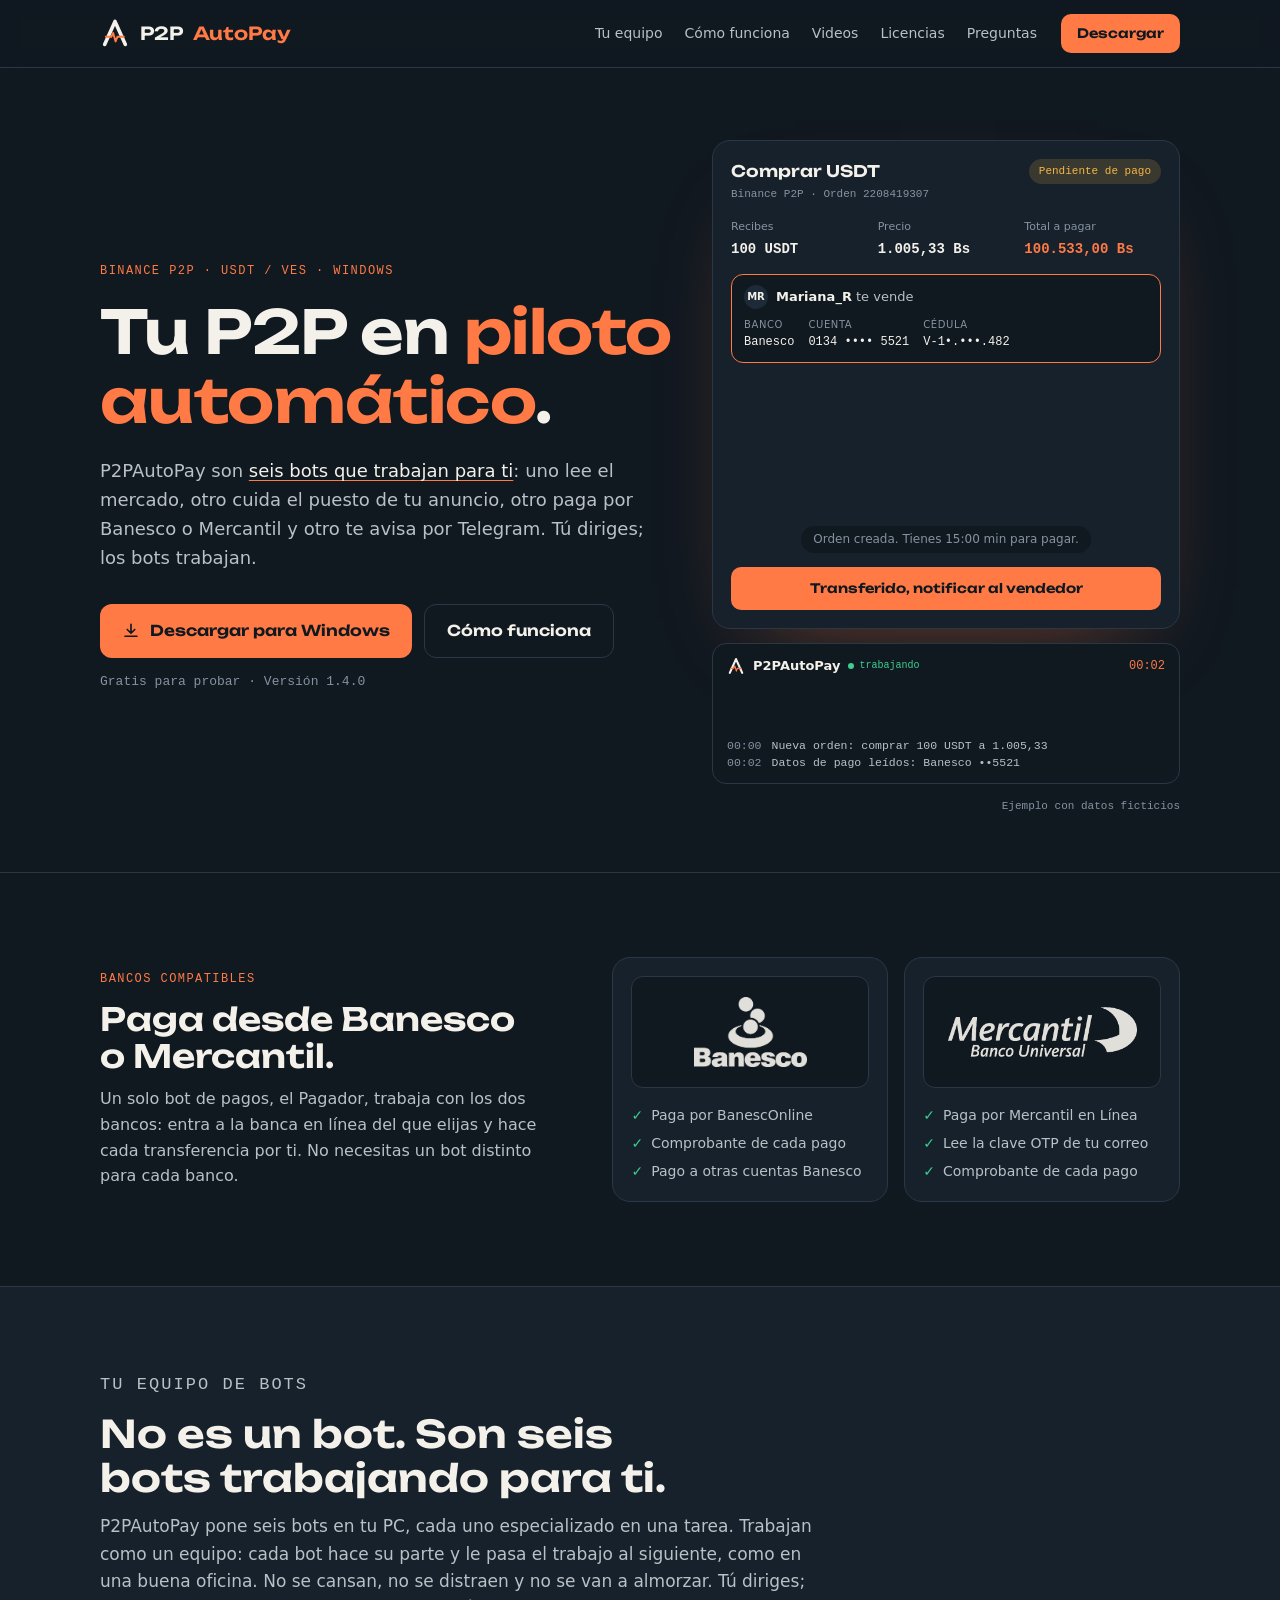
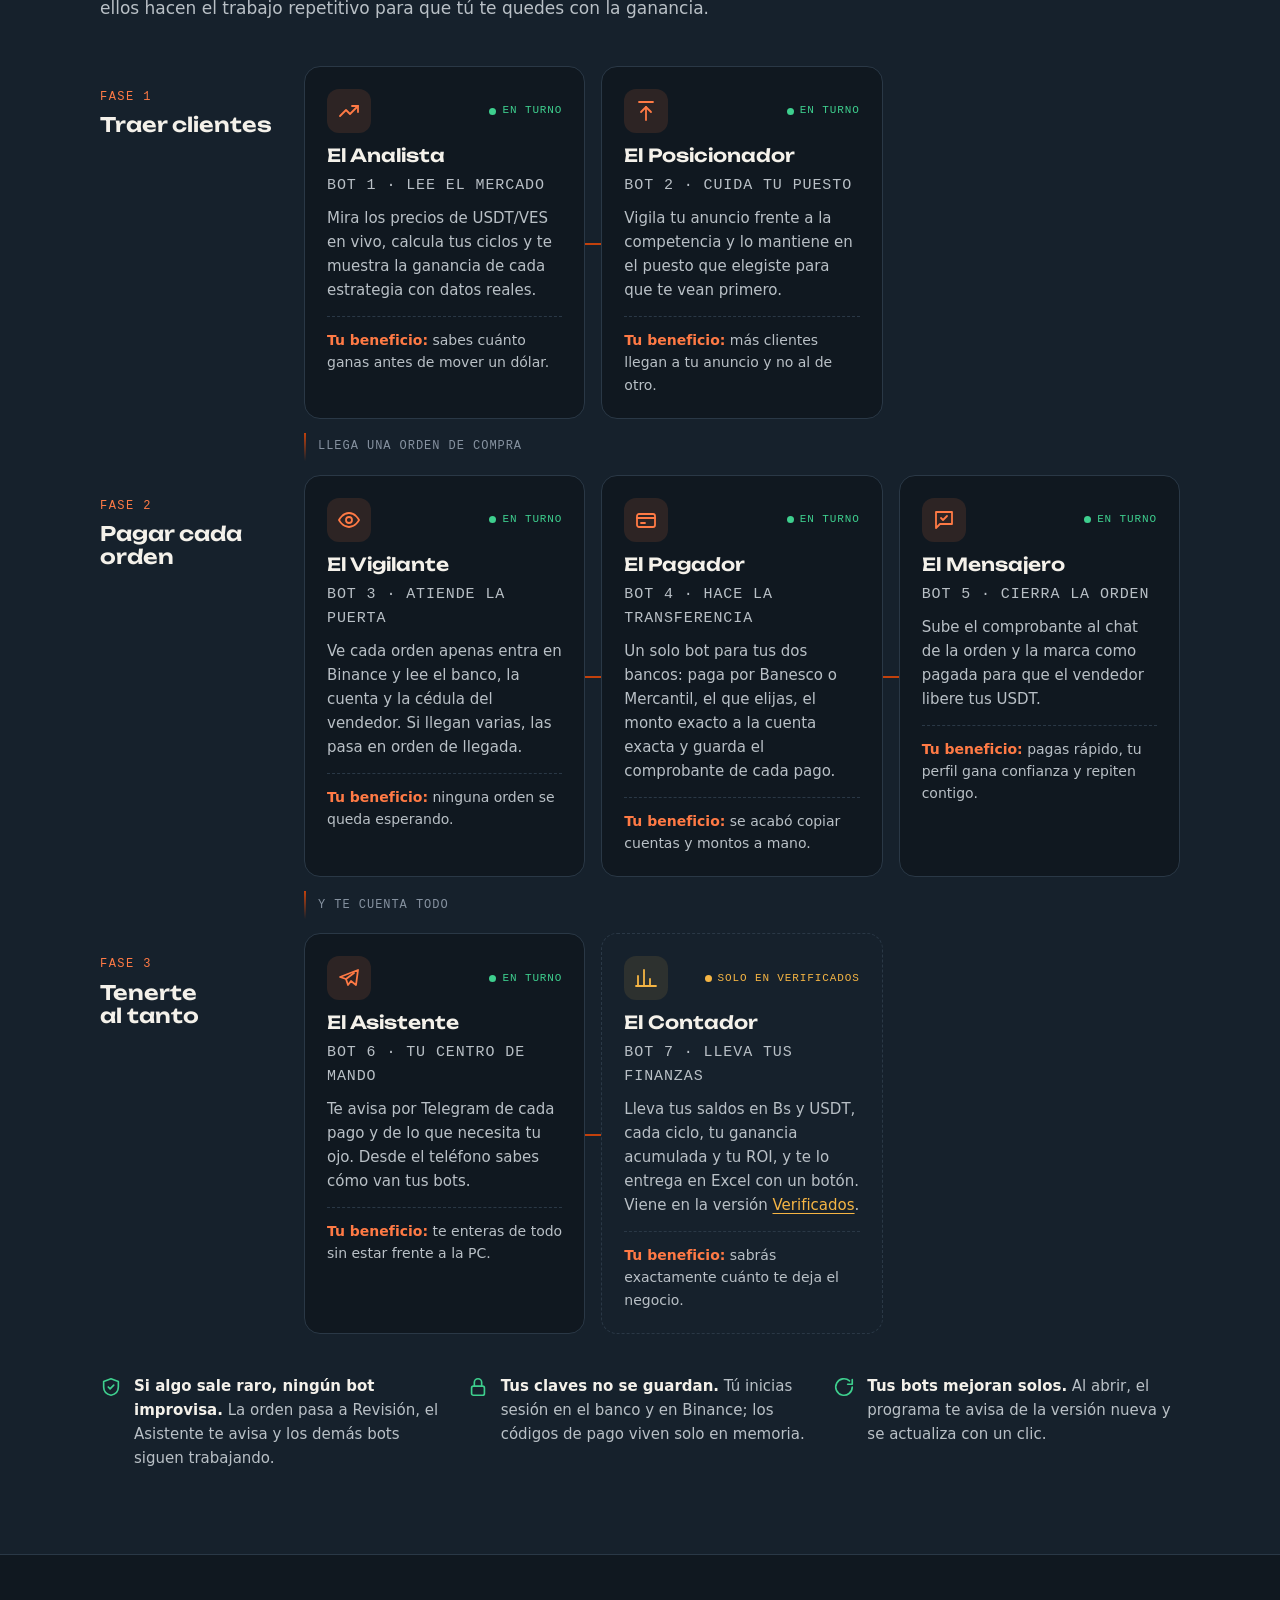
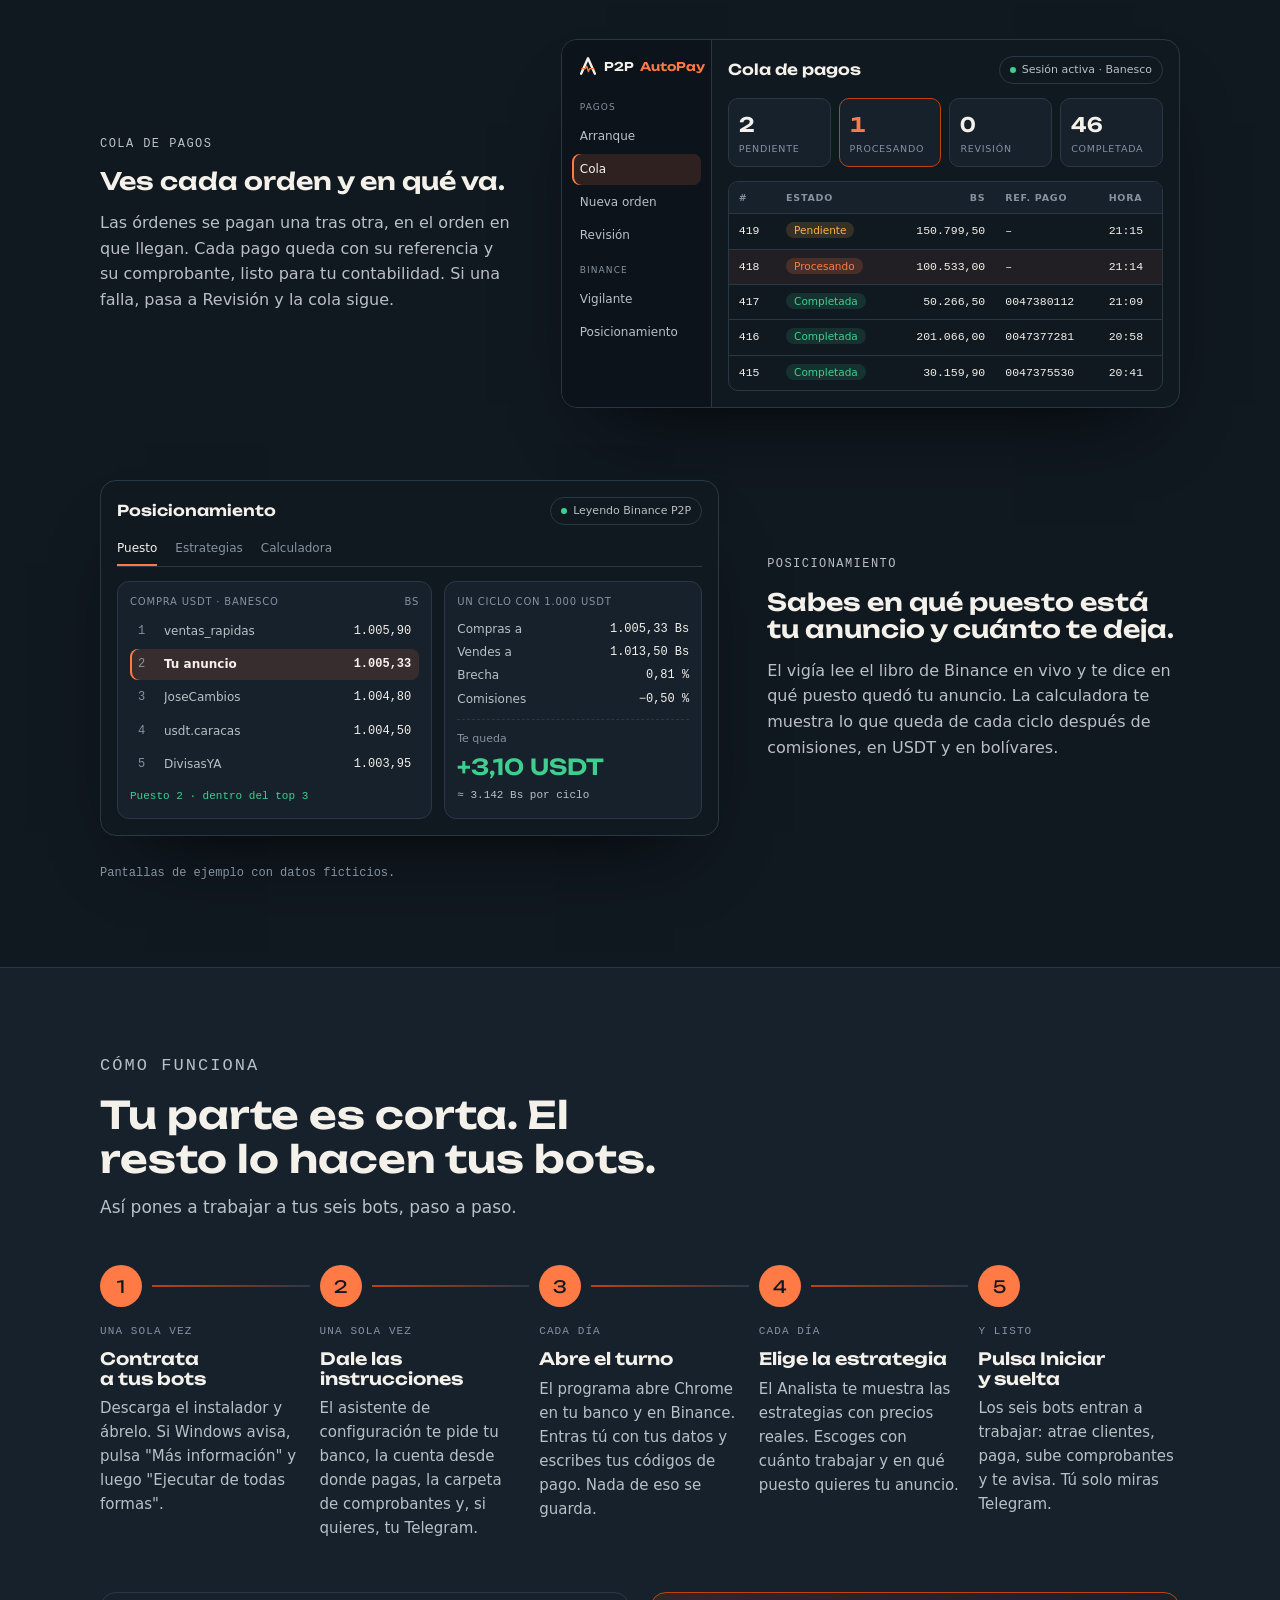
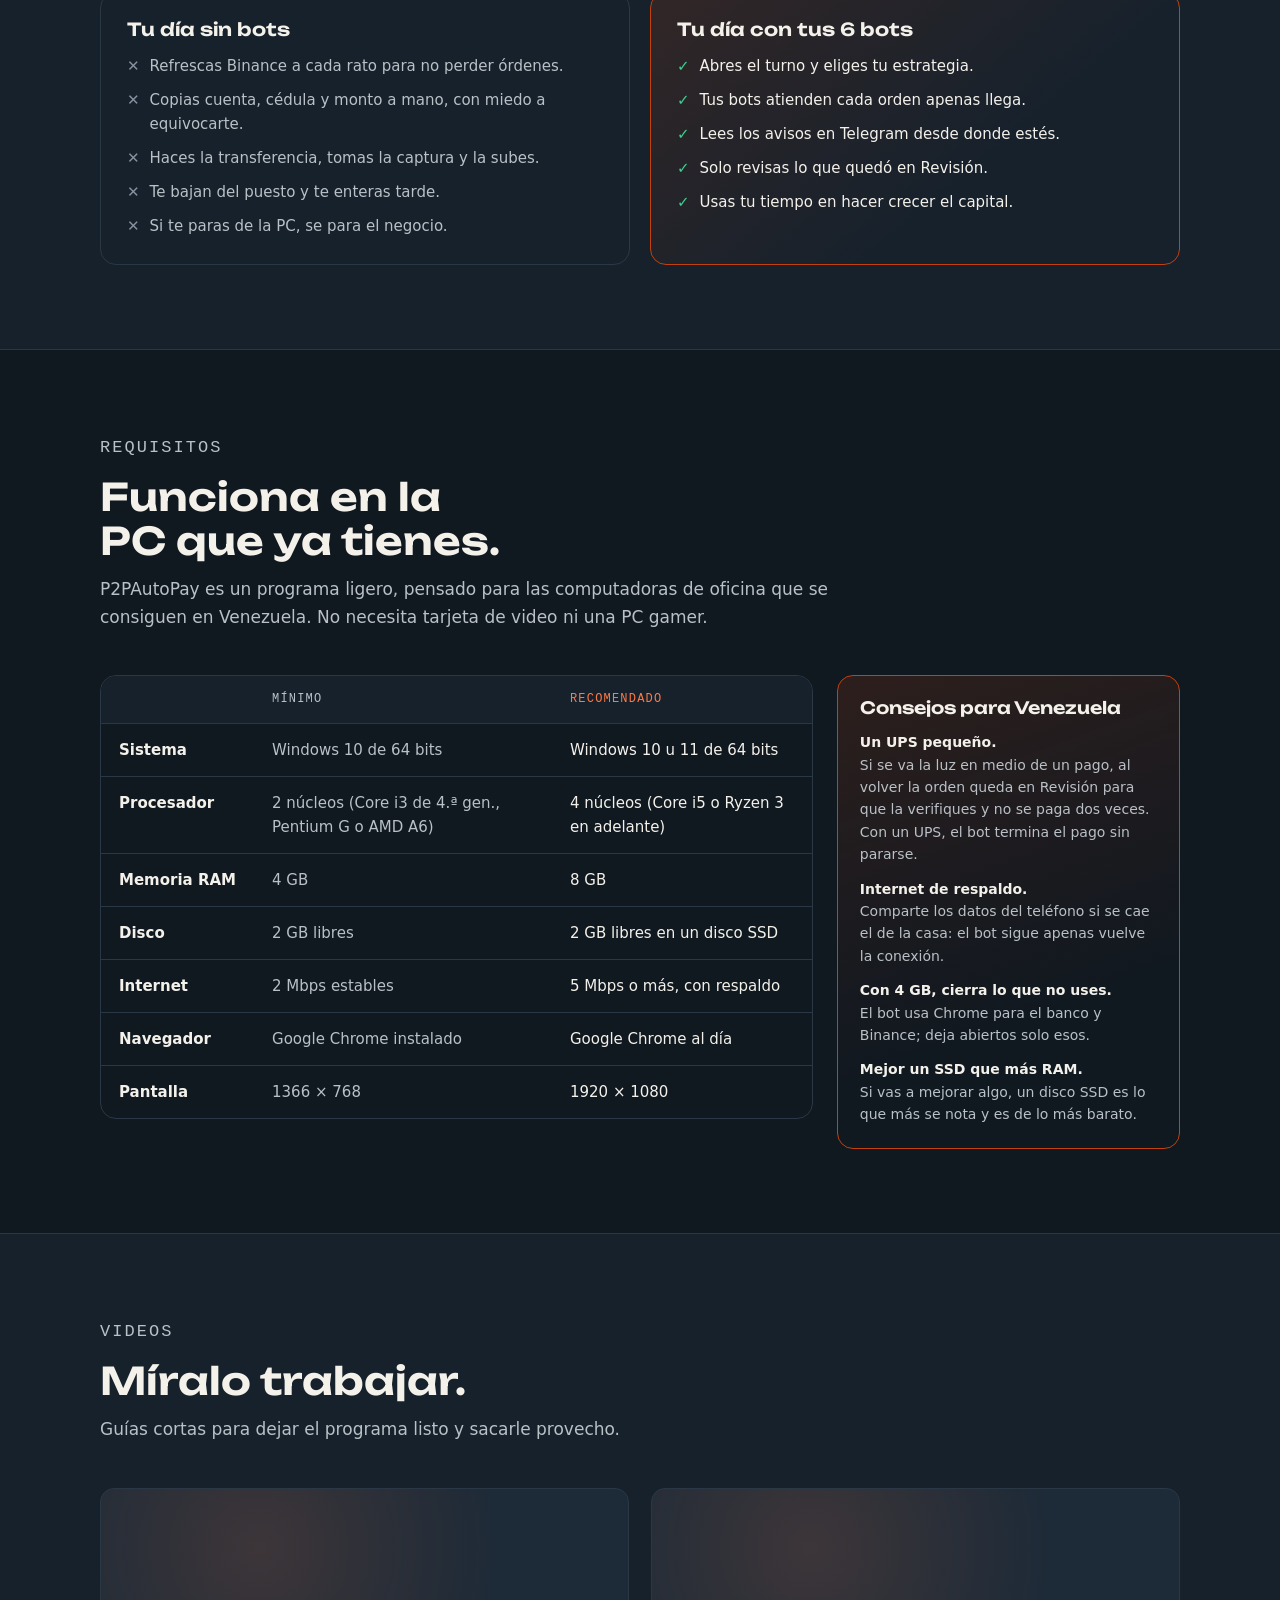
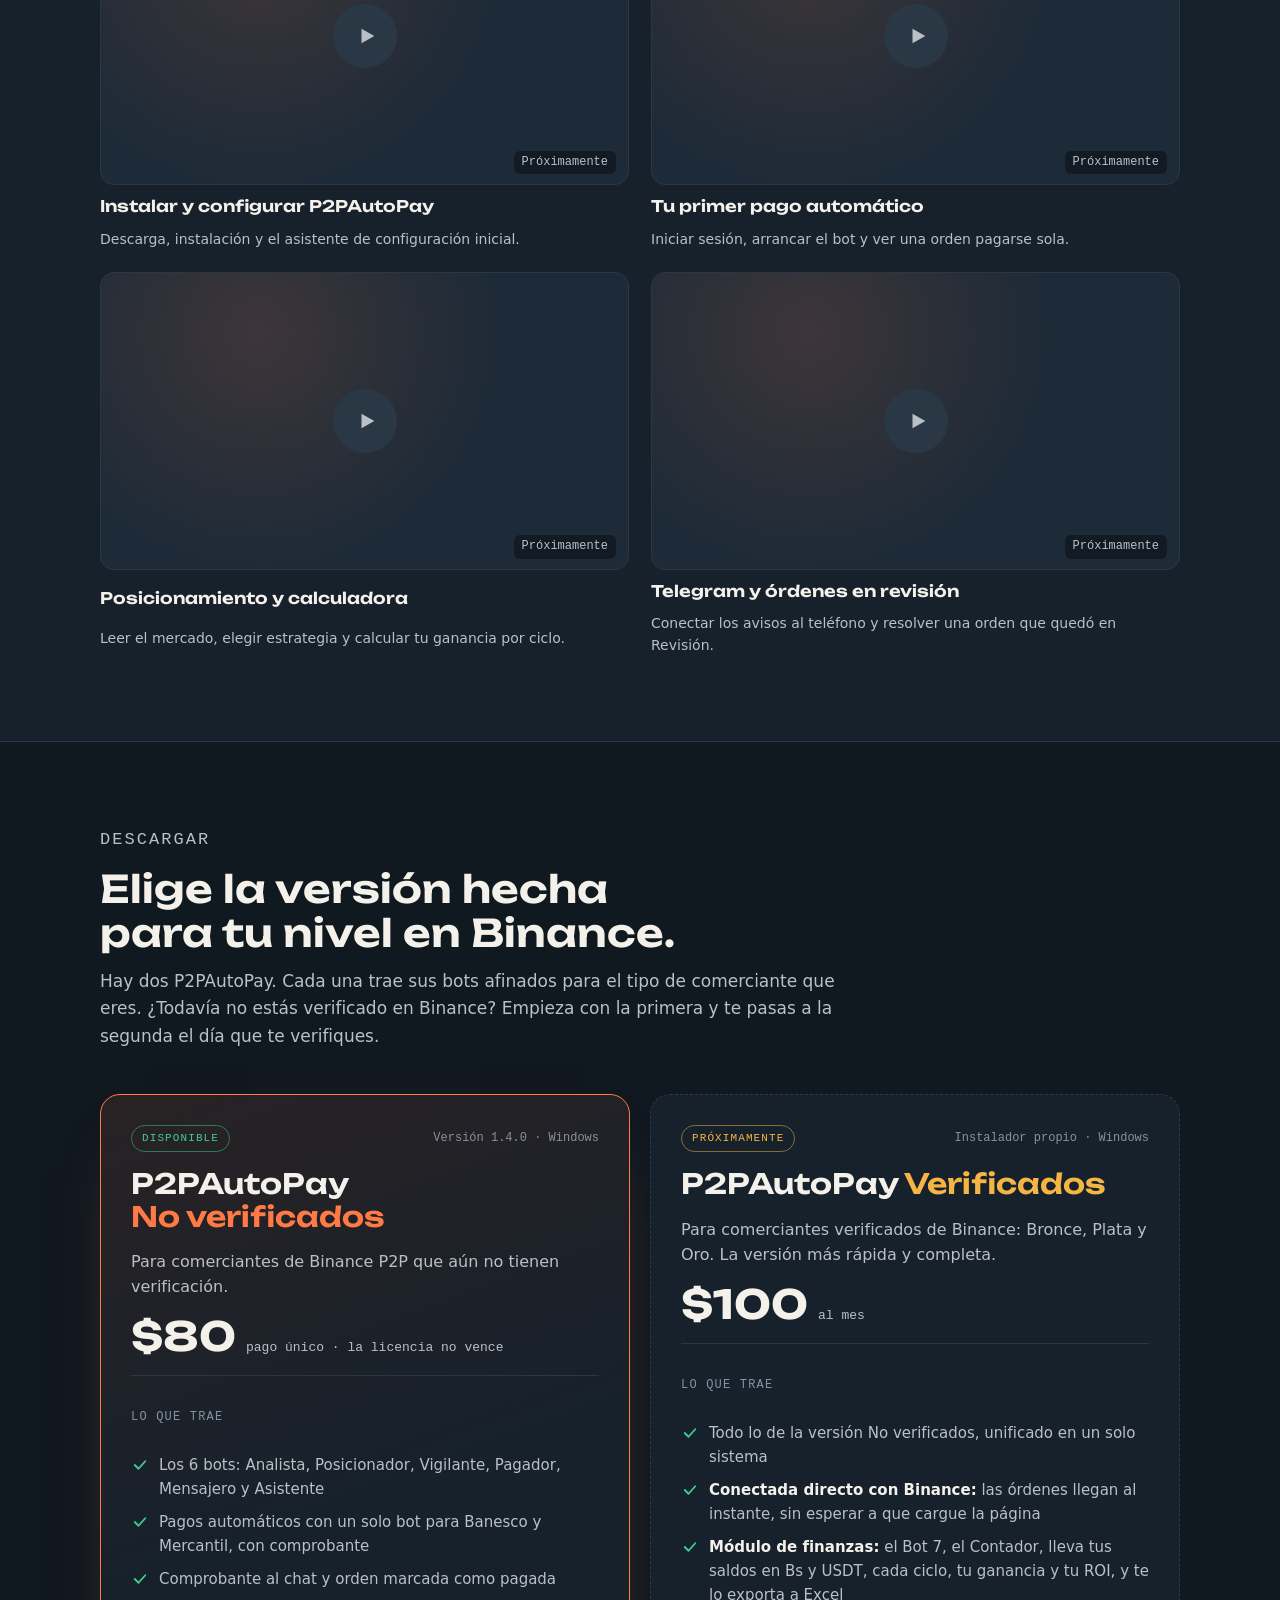
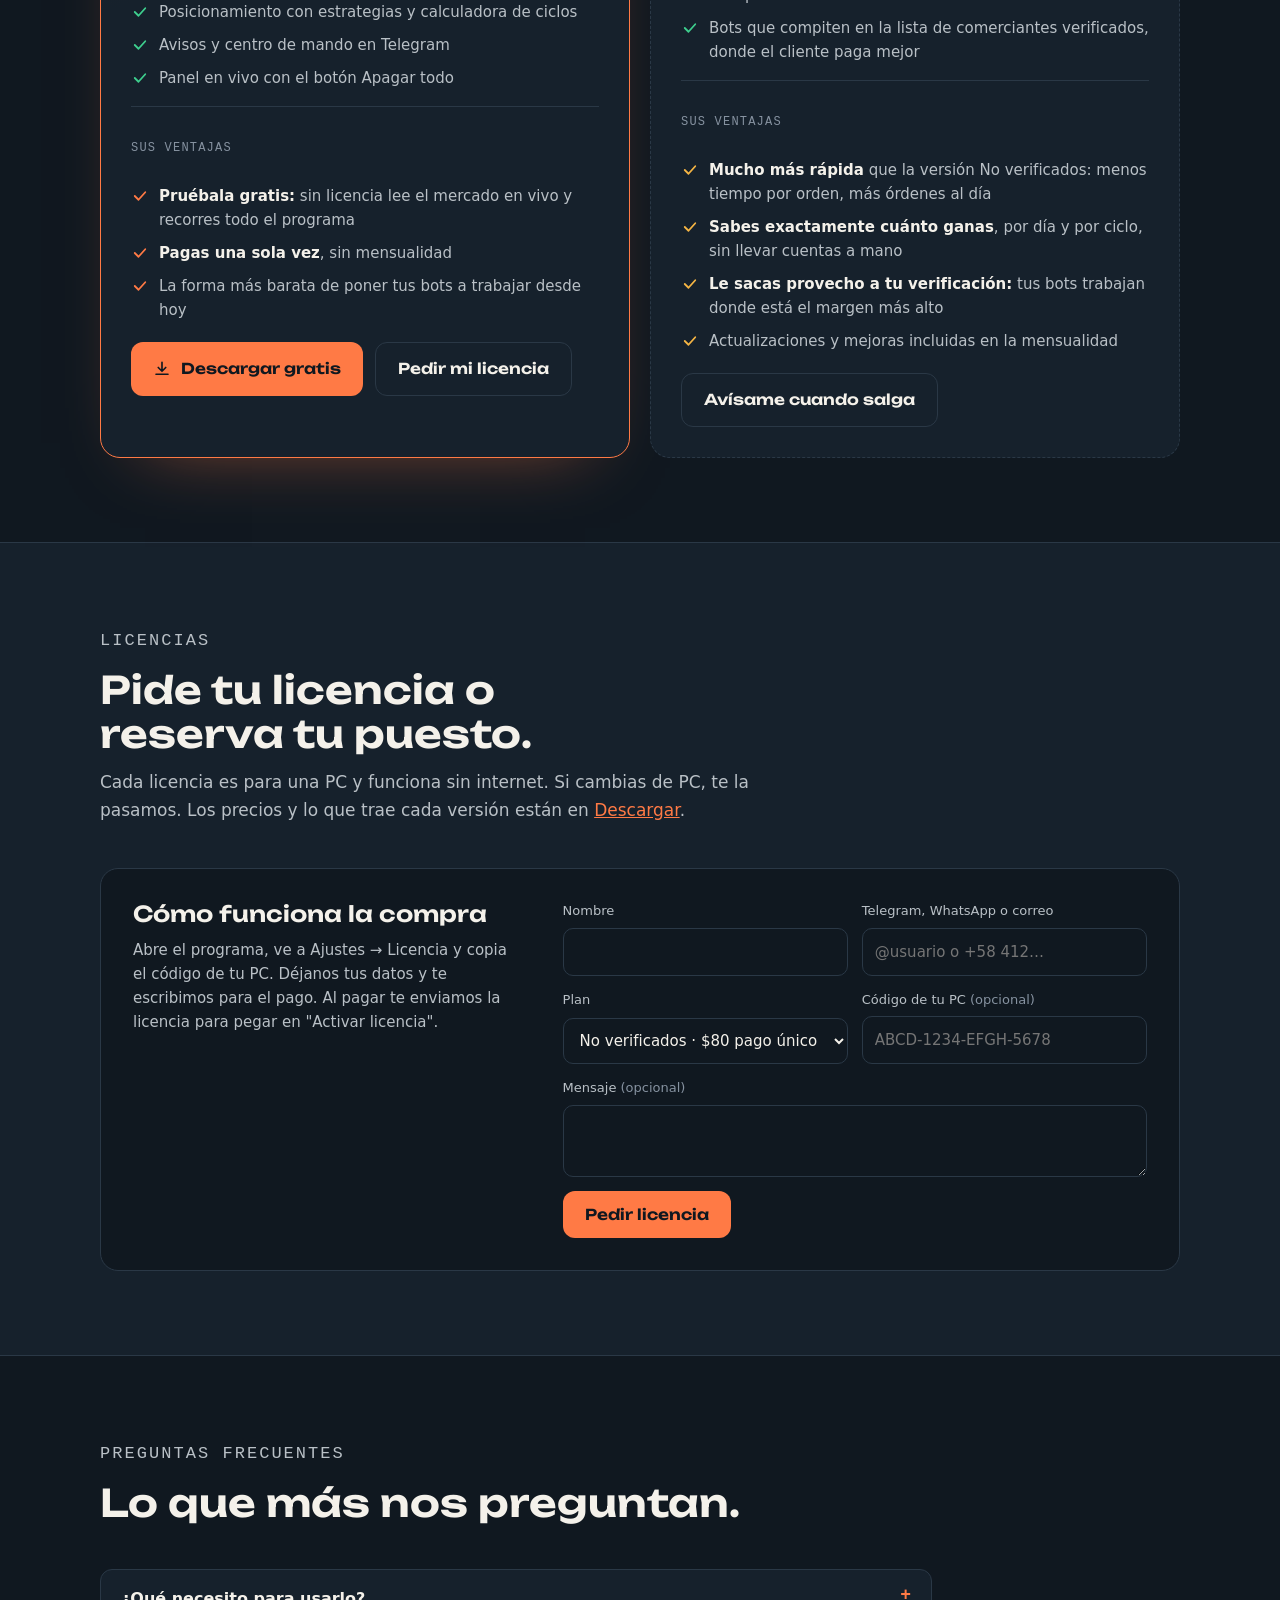
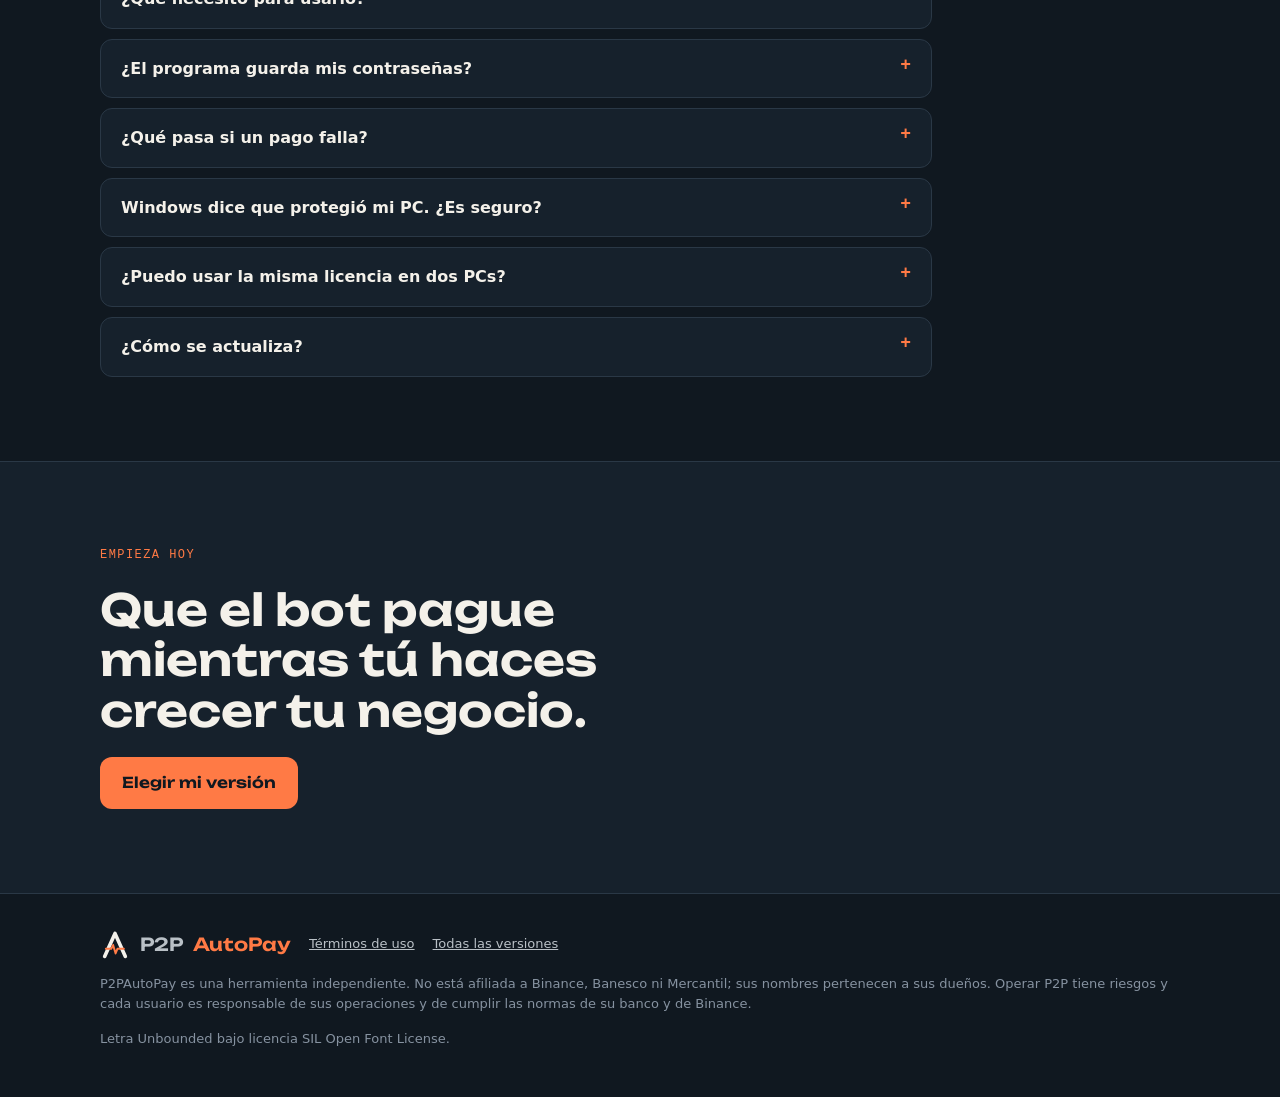
==== commit e2206cb5: "Pagina: Licencias queda solo con el formulario" ====
--- a/index.html
+++ b/index.html
@@ -437,20 +437,7 @@
 .app-version .contador { margin-top: -4px; }
 
 /* Licencias */
-.planes { display: grid; grid-template-columns: repeat(2, 1fr); gap: 20px; }
-.plan { border: 1px solid var(--linea); border-radius: 18px; padding: 30px 28px; display: grid; gap: 12px; align-content: start; background: var(--noche); min-width: 0; }
-.plan.destacado { border-color: var(--naranja); box-shadow: 0 30px 70px -45px rgba(255, 122, 69, .5); }
-.plan.proximamente { background: var(--noche-3); }
-.plan.proximamente .precio strong { color: var(--crema-suave); }
-.plan-cabeza { display: flex; justify-content: space-between; align-items: center; gap: 12px; flex-wrap: wrap; }
-.plan h3 { font-size: 20px; }
 .sello { font-family: var(--mono); font-size: 11px; letter-spacing: .1em; text-transform: uppercase; color: var(--naranja); border: 1px solid var(--naranja-fuerte); border-radius: 99px; padding: 4px 10px; }
-.plan .precio { display: flex; align-items: baseline; gap: 10px; }
-.plan .precio strong { font-family: var(--display); font-size: 48px; font-weight: 600; line-height: 1; color: var(--naranja); font-variant-numeric: tabular-nums; }
-.plan .precio span { font-family: var(--mono); color: var(--crema-suave); font-size: 14px; }
-.plan-nota { color: var(--crema); font-weight: 600; }
-.plan-detalle { color: var(--crema-suave); font-size: 15px; }
-.plan .boton { justify-self: start; margin-top: 8px; }
 .como-licencia { margin-top: 28px; color: var(--crema-suave); font-size: 15px; max-width: 52em; }
 
 /* Pedido de licencia */
@@ -518,7 +505,6 @@
   .videos, .tu-dia { grid-template-columns: 1fr; }
   .fase-trabajadores { grid-template-columns: 1fr; gap: 12px; }
   .trabajador + .trabajador::before { left: 50%; top: -13px; width: 2px; height: 12px; }
-  .planes { grid-template-columns: 1fr; }
   .app-version { padding: 22px; }
   .compra { padding: 22px; }
   .formulario { grid-template-columns: 1fr; }
@@ -1008,28 +994,12 @@
     <div class="envoltura">
       <div class="encabezado">
         <p class="etiqueta">Licencias</p>
-        <h2>Un precio claro según tu nivel en Binance.</h2>
-        <p>Cada licencia es para una PC y funciona sin internet. Si cambias de PC, te la pasamos.</p>
-      </div>
-      <div class="planes" id="planes">
-        <article class="plan destacado">
-          <div class="plan-cabeza"><h3>No verificados</h3></div>
-          <p class="precio"><strong>$80</strong><span>pago único</span></p>
-          <p class="plan-nota">Licencia ilimitada para una PC</p>
-          <p class="plan-detalle">Para comerciantes de Binance P2P sin verificación. Pagas una sola vez y la licencia no vence.</p>
-          <a class="boton boton-principal" href="#solicitud" data-plan="ilimitada">Pedir mi licencia</a>
-        </article>
-        <article class="plan proximamente">
-          <div class="plan-cabeza"><h3>Verificados</h3><span class="sello">Próximamente</span></div>
-          <p class="precio"><strong>$100</strong><span>al mes</span></p>
-          <p class="plan-nota">Instalador propio para comerciantes verificados</p>
-          <p class="plan-detalle">La versión más rápida: conectada directo con Binance y con módulo de finanzas. Déjanos tus datos y te avisamos al salir.</p>
-          <a class="boton boton-secundario" href="#solicitud" data-plan="verificados">Avísame cuando salga</a>
-        </article>
+        <h2>Pide tu licencia o reserva tu puesto.</h2>
+        <p>Cada licencia es para una PC y funciona sin internet. Si cambias de PC, te la pasamos. Los precios y lo que trae cada versión están en <a href="#descargar">Descargar</a>.</p>
       </div>
       <div class="compra">
         <div class="compra-texto">
-          <h3>Pide tu licencia o reserva tu puesto</h3>
+          <h3>Cómo funciona la compra</h3>
           <p>Abre el programa, ve a Ajustes → Licencia y copia el código de tu PC. Déjanos tus datos y te escribimos para el pago. Al pagar te enviamos la licencia para pegar en "Activar licencia".</p>
           <p class="contacto-directo" id="contacto-directo" hidden>¿Prefieres escribir directo? <strong data-contacto></strong></p>
         </div>
@@ -1084,7 +1054,7 @@
     <p>Letra Unbounded bajo licencia SIL Open Font License.</p>
   </div>
 </footer>
-<script src="app.js?v=6" defer></script>
+<script src="app.js?v=7" defer></script>
 <script src="escena.js?v=2" defer></script>
 
 </body>
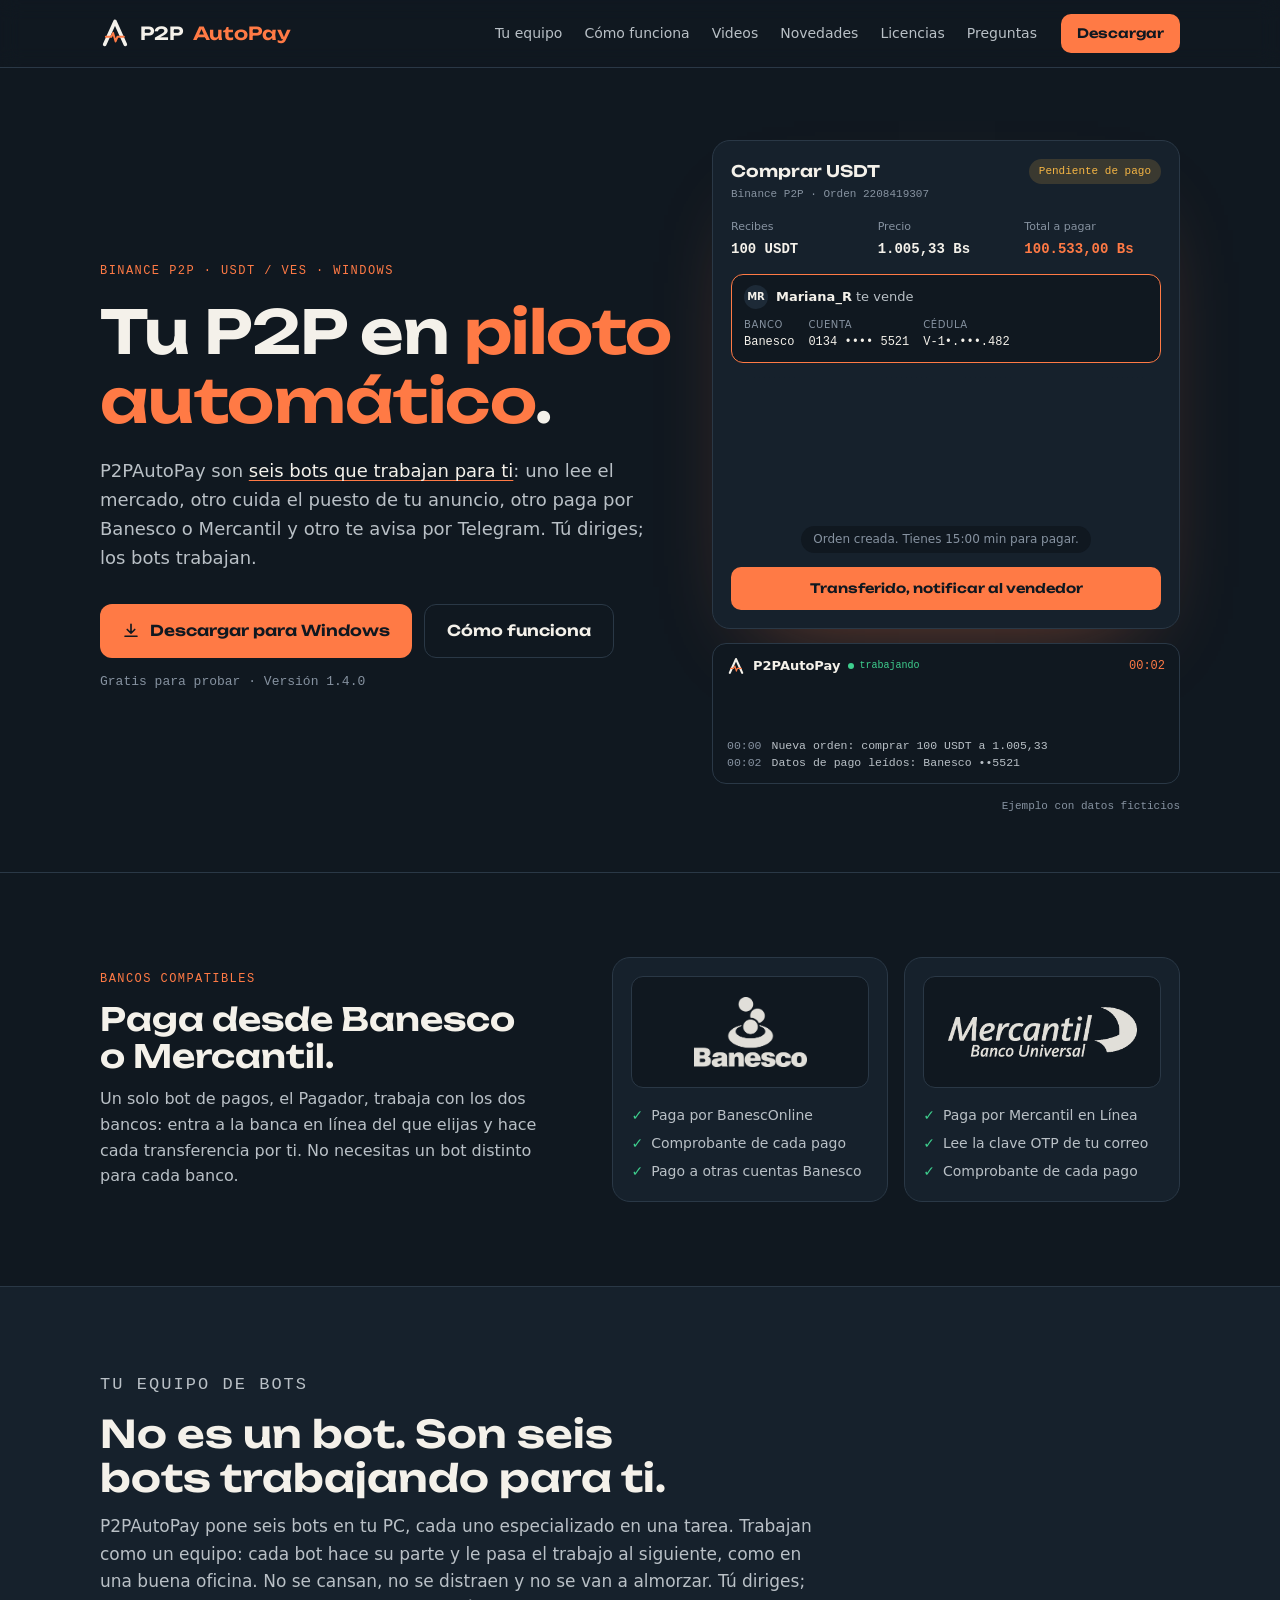
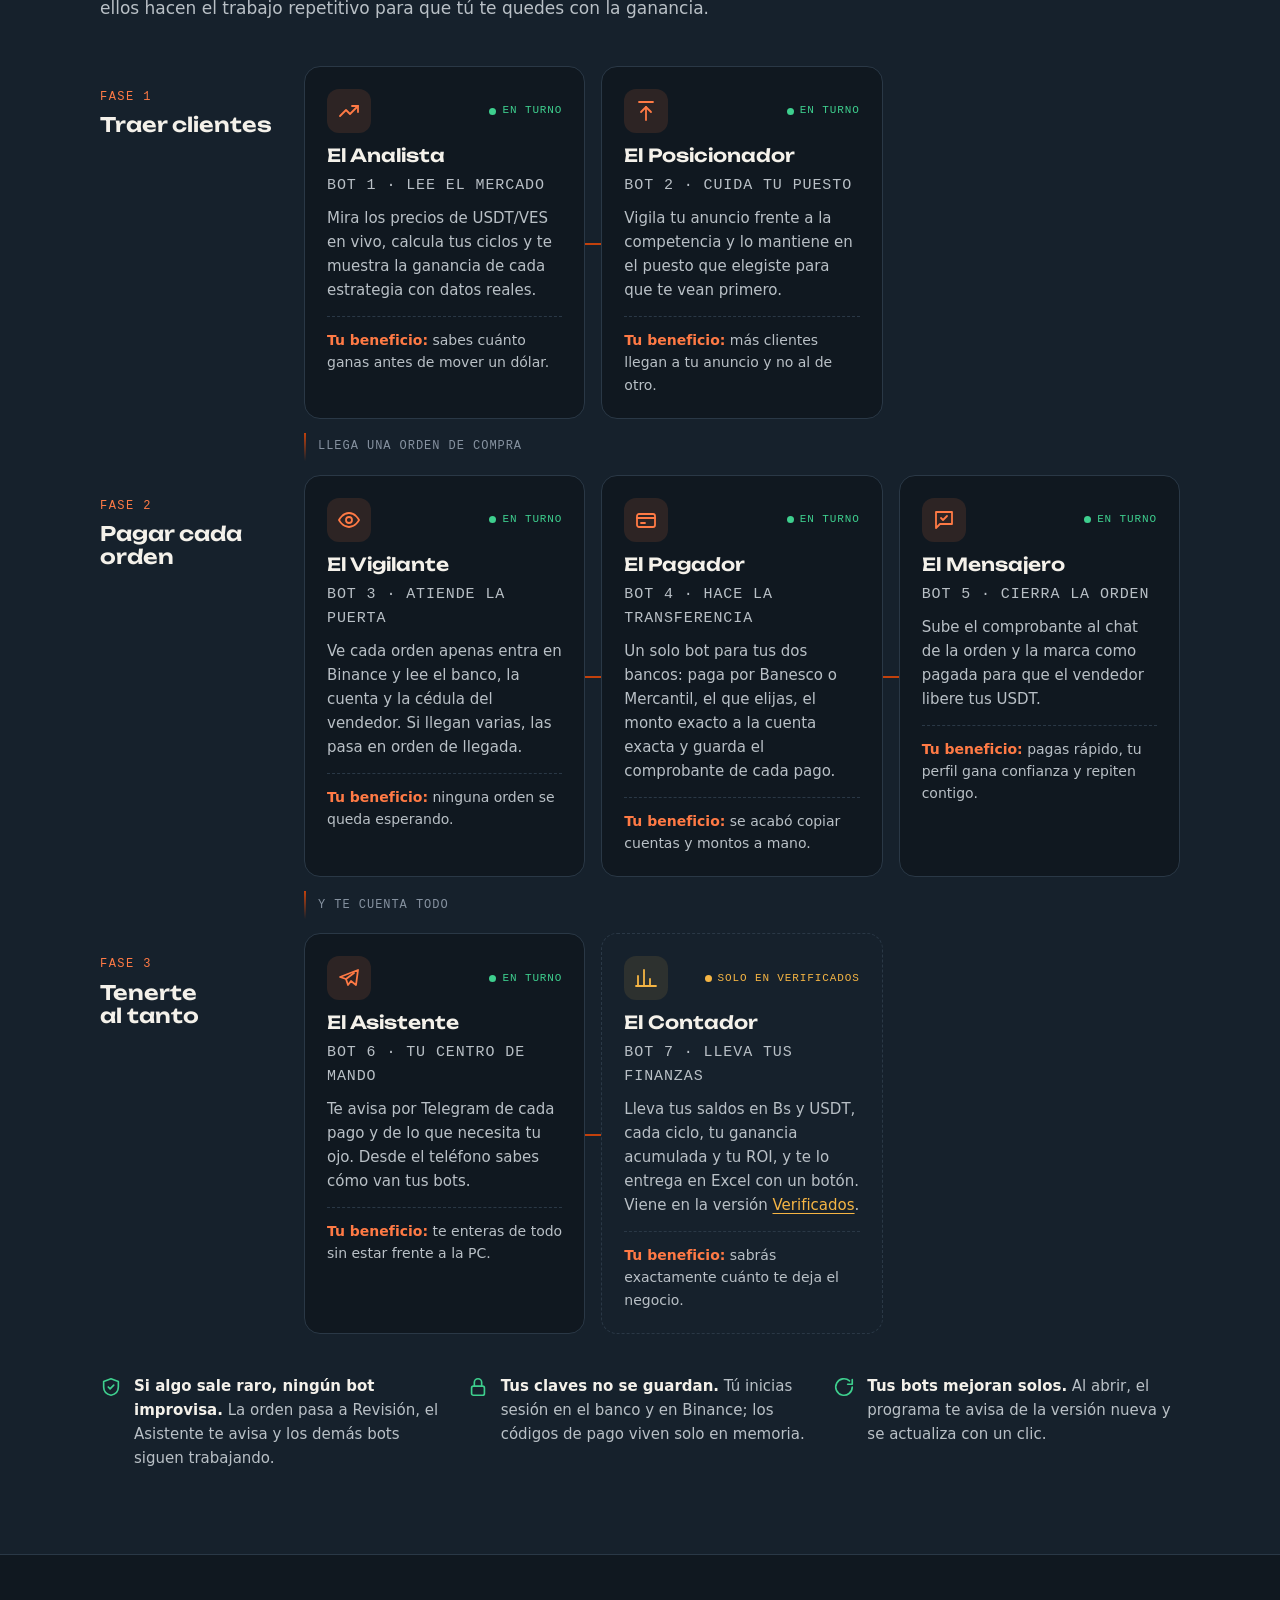
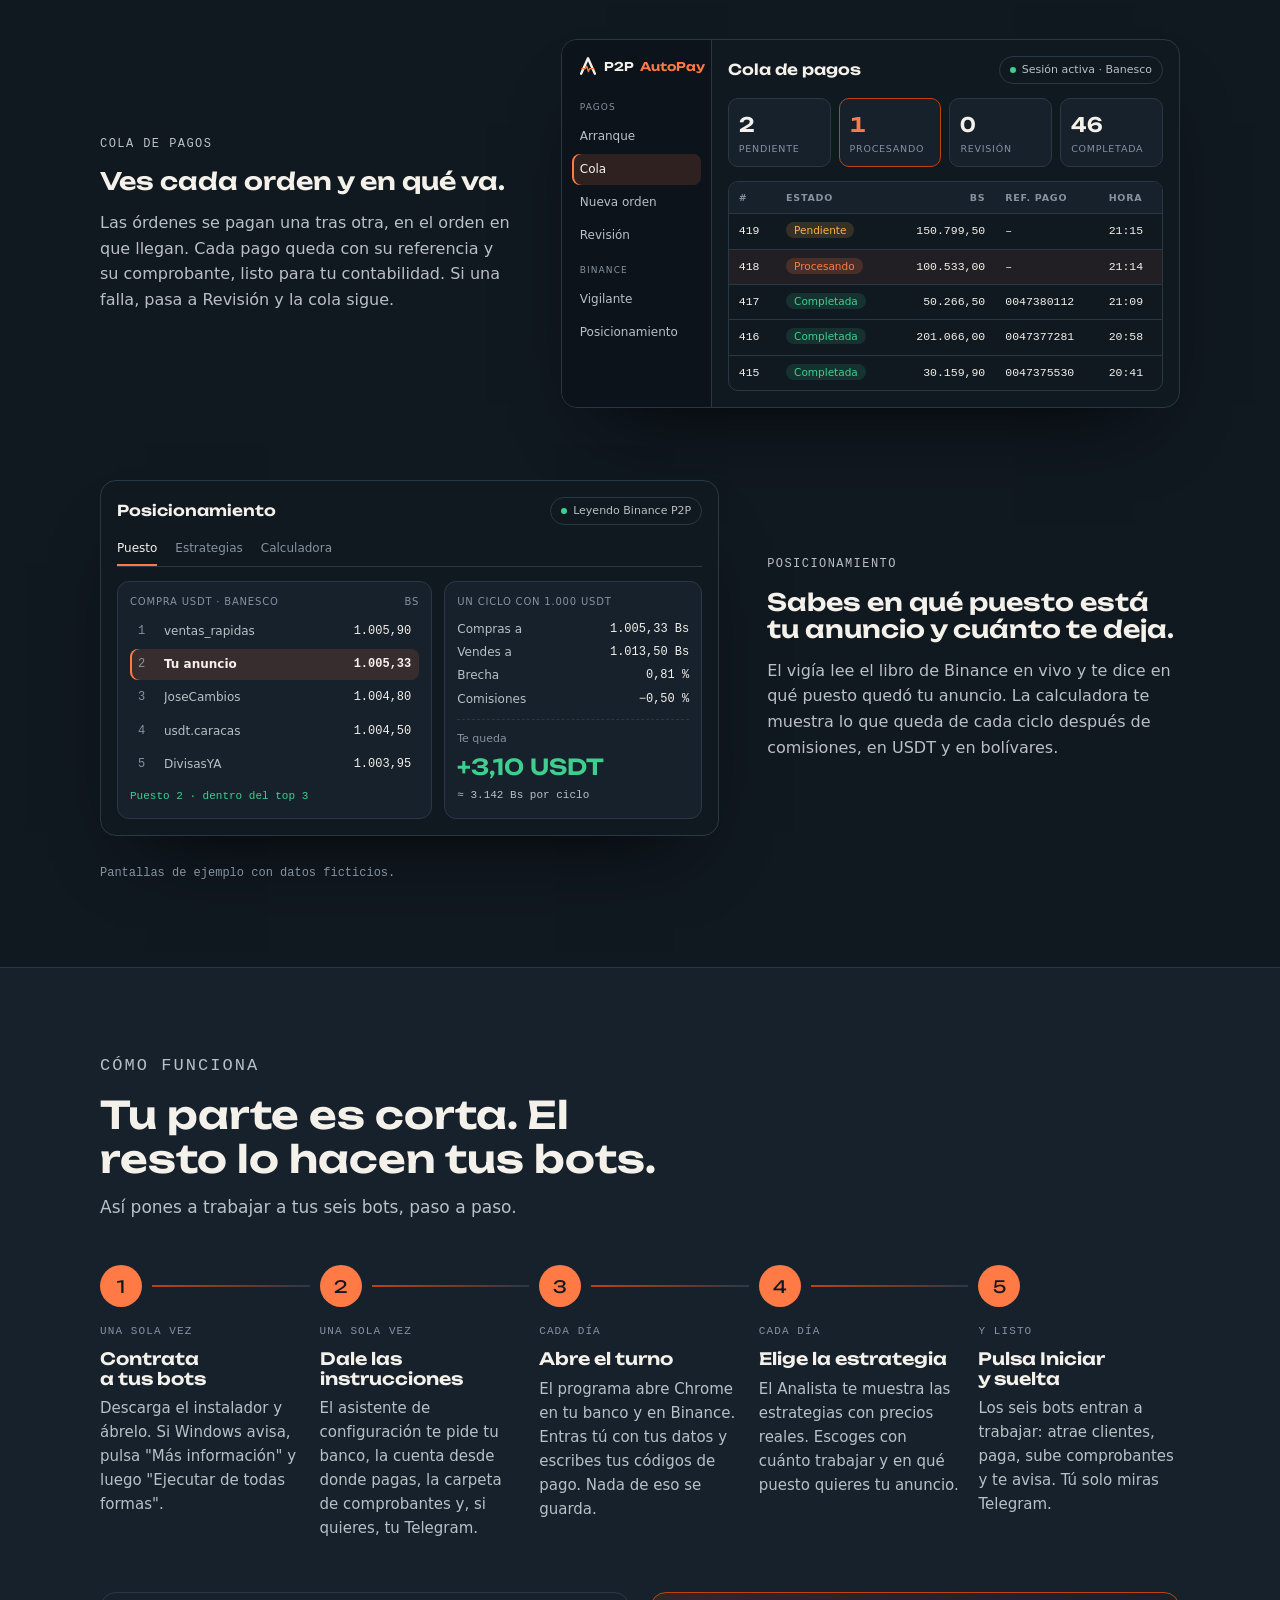
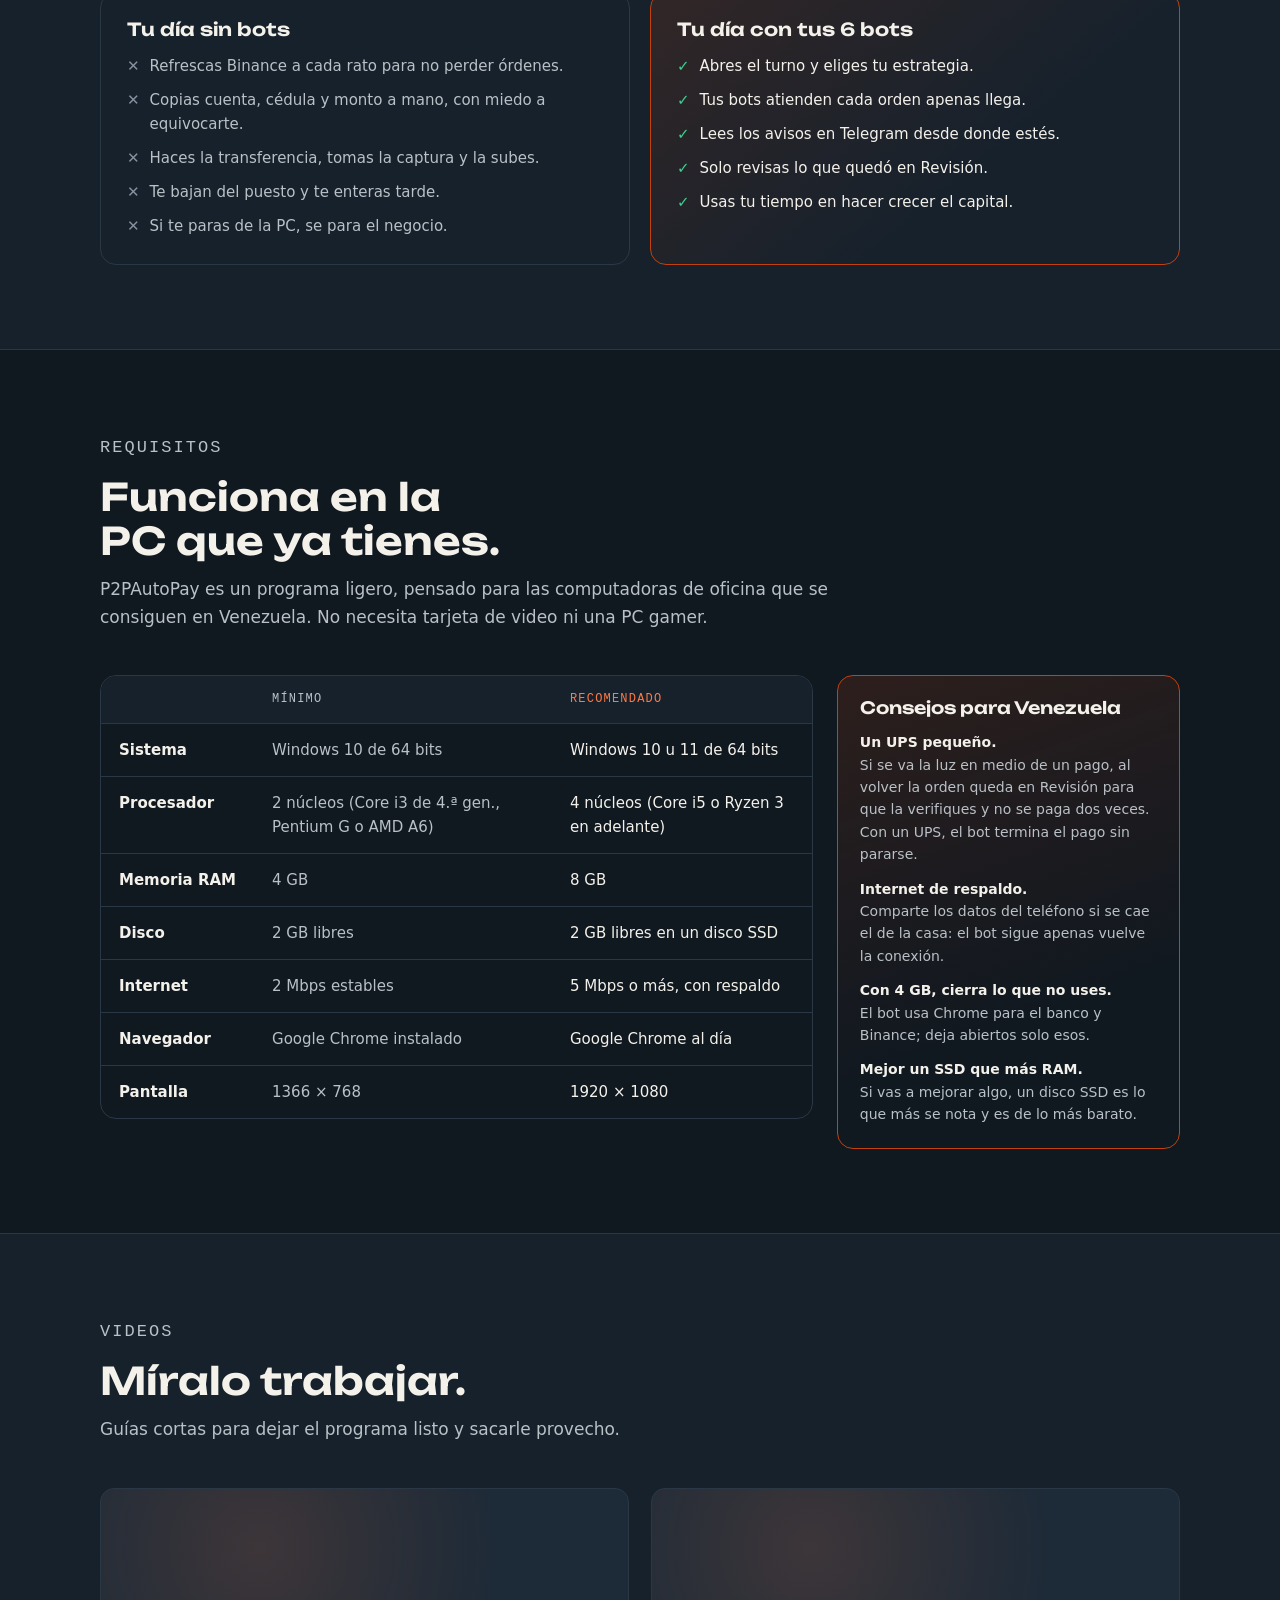
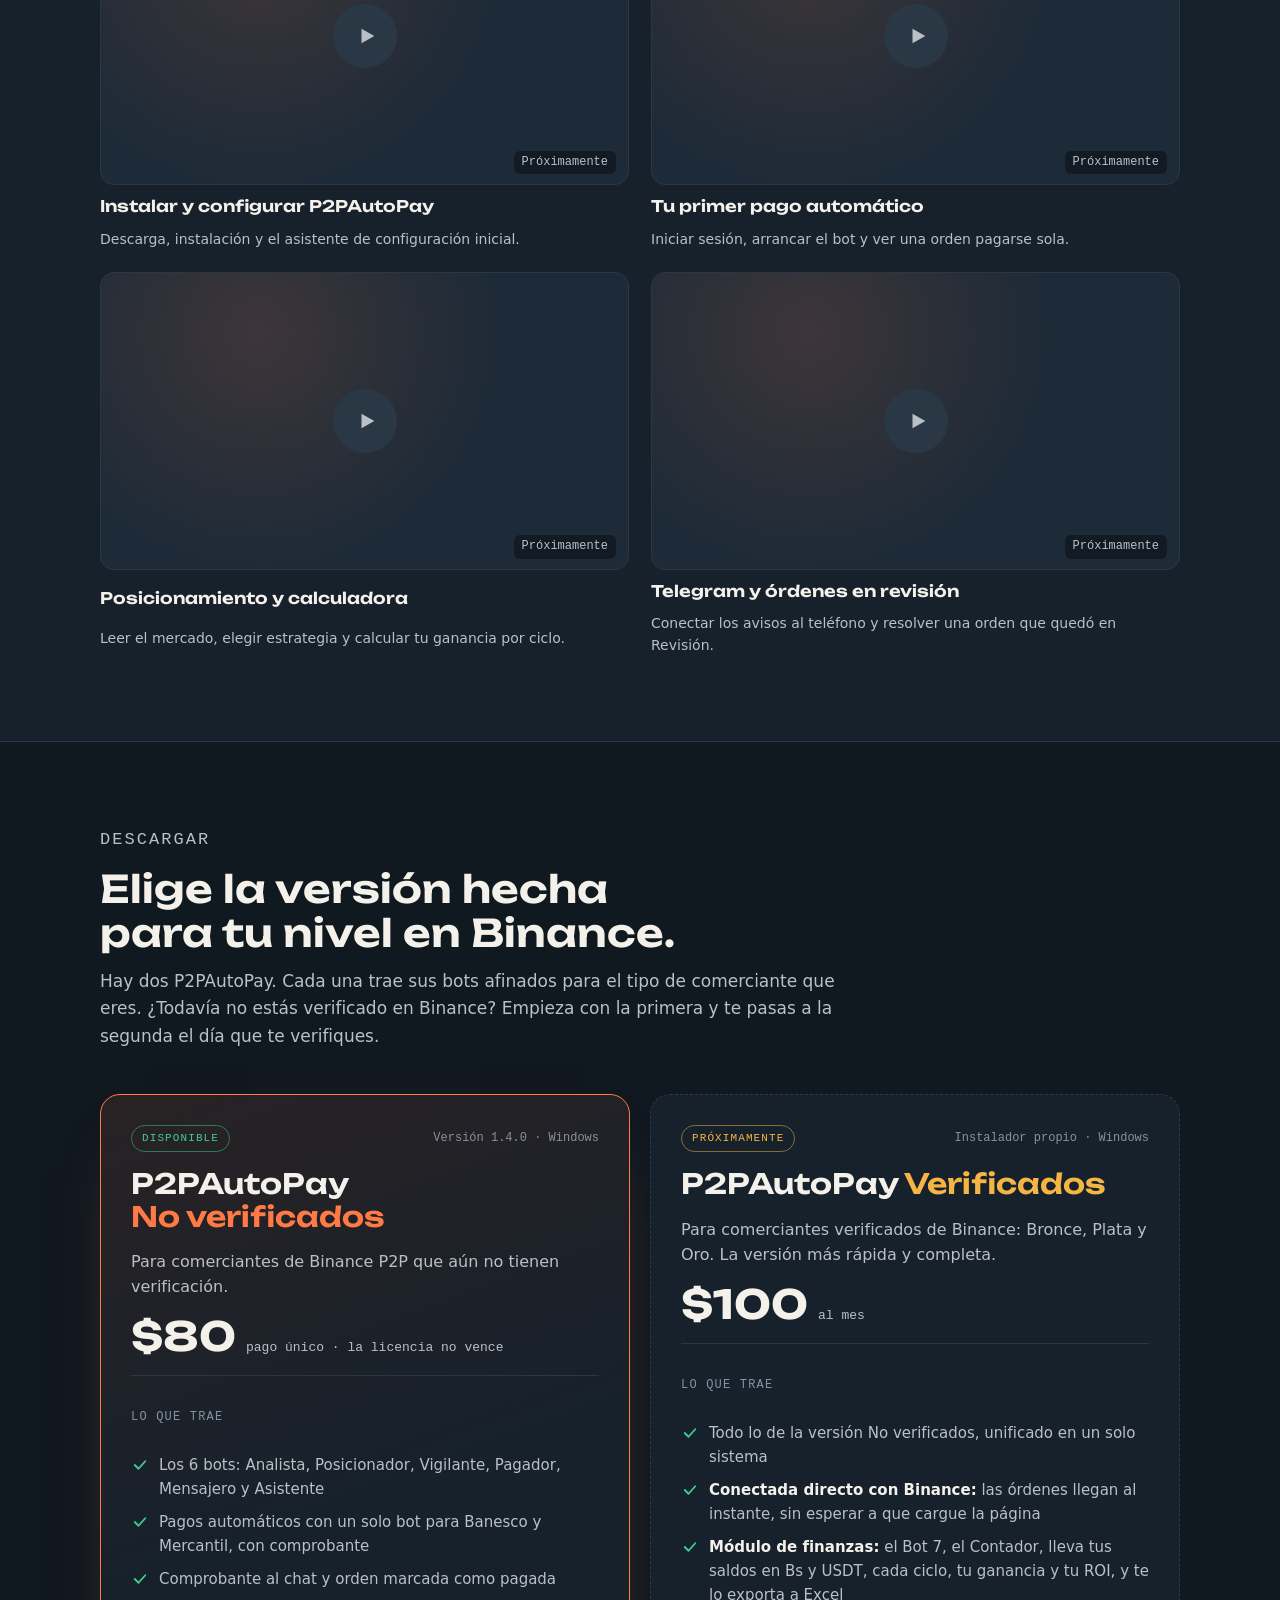
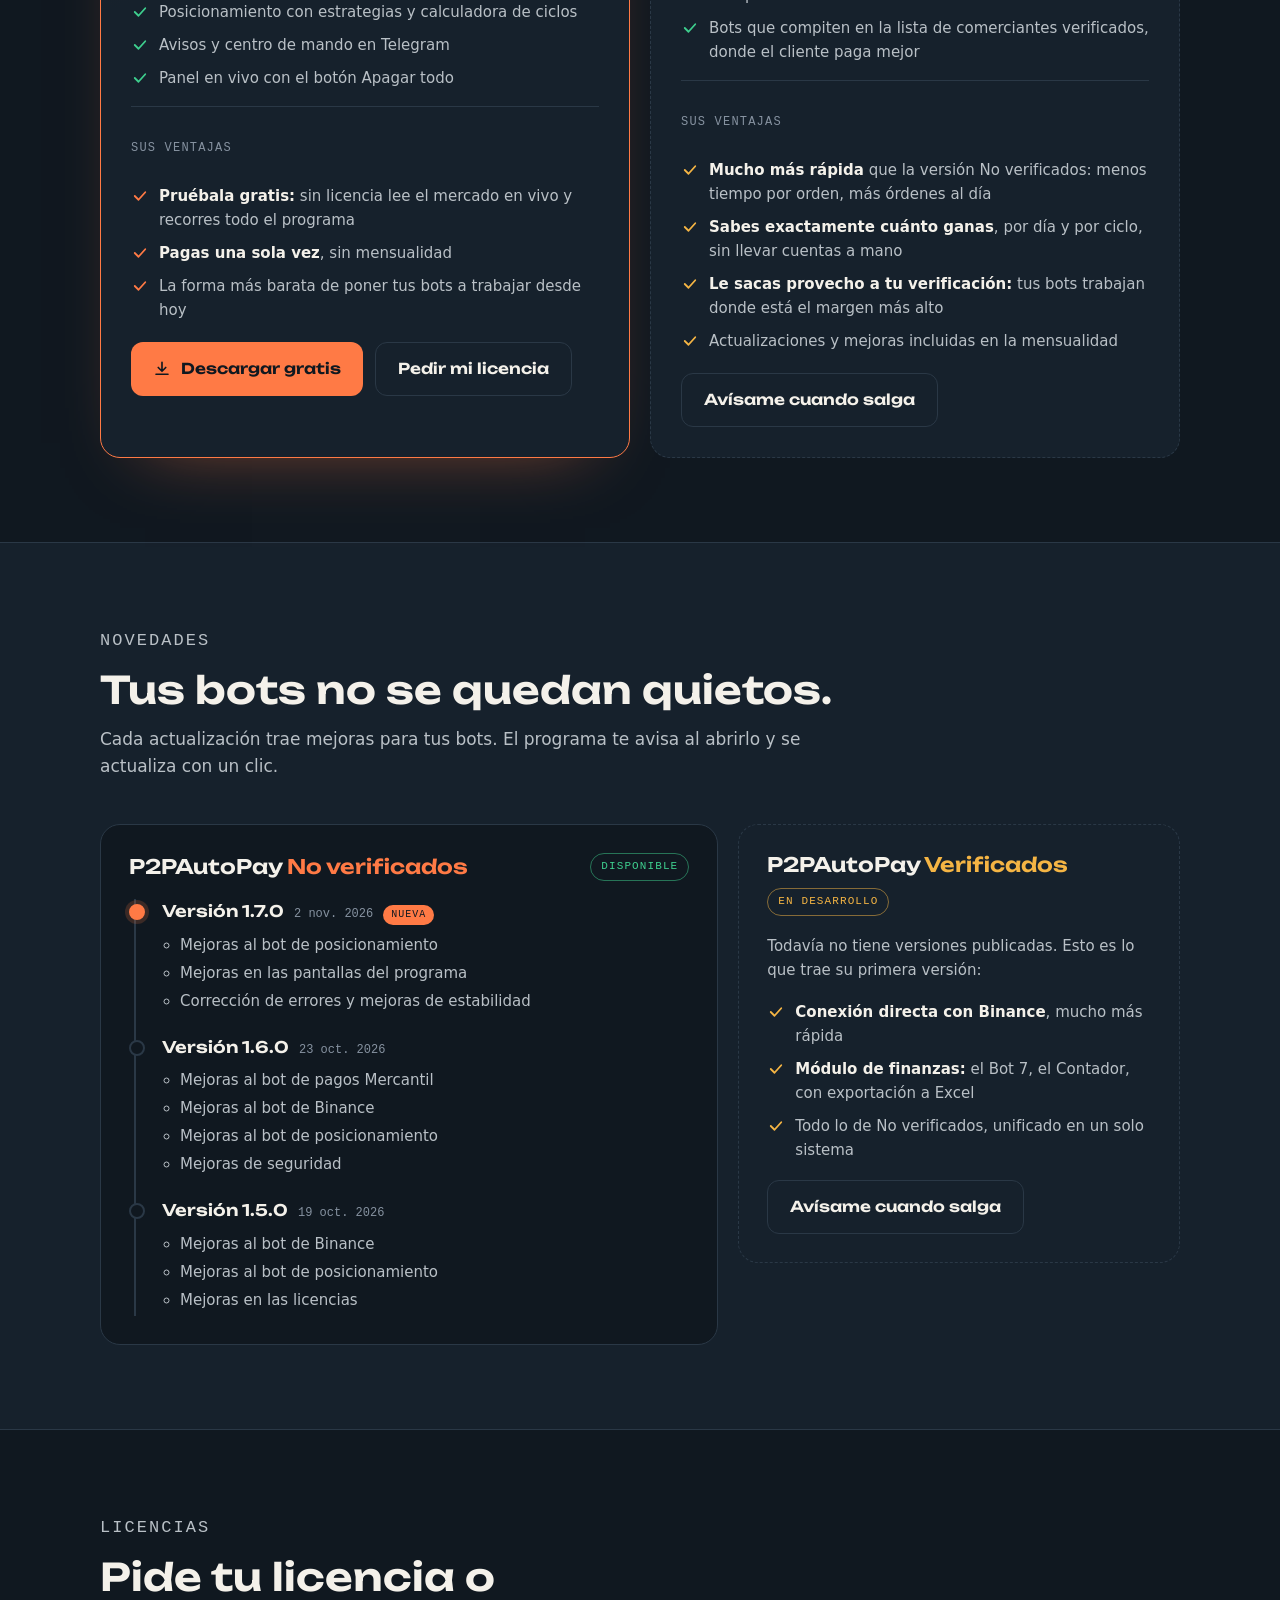
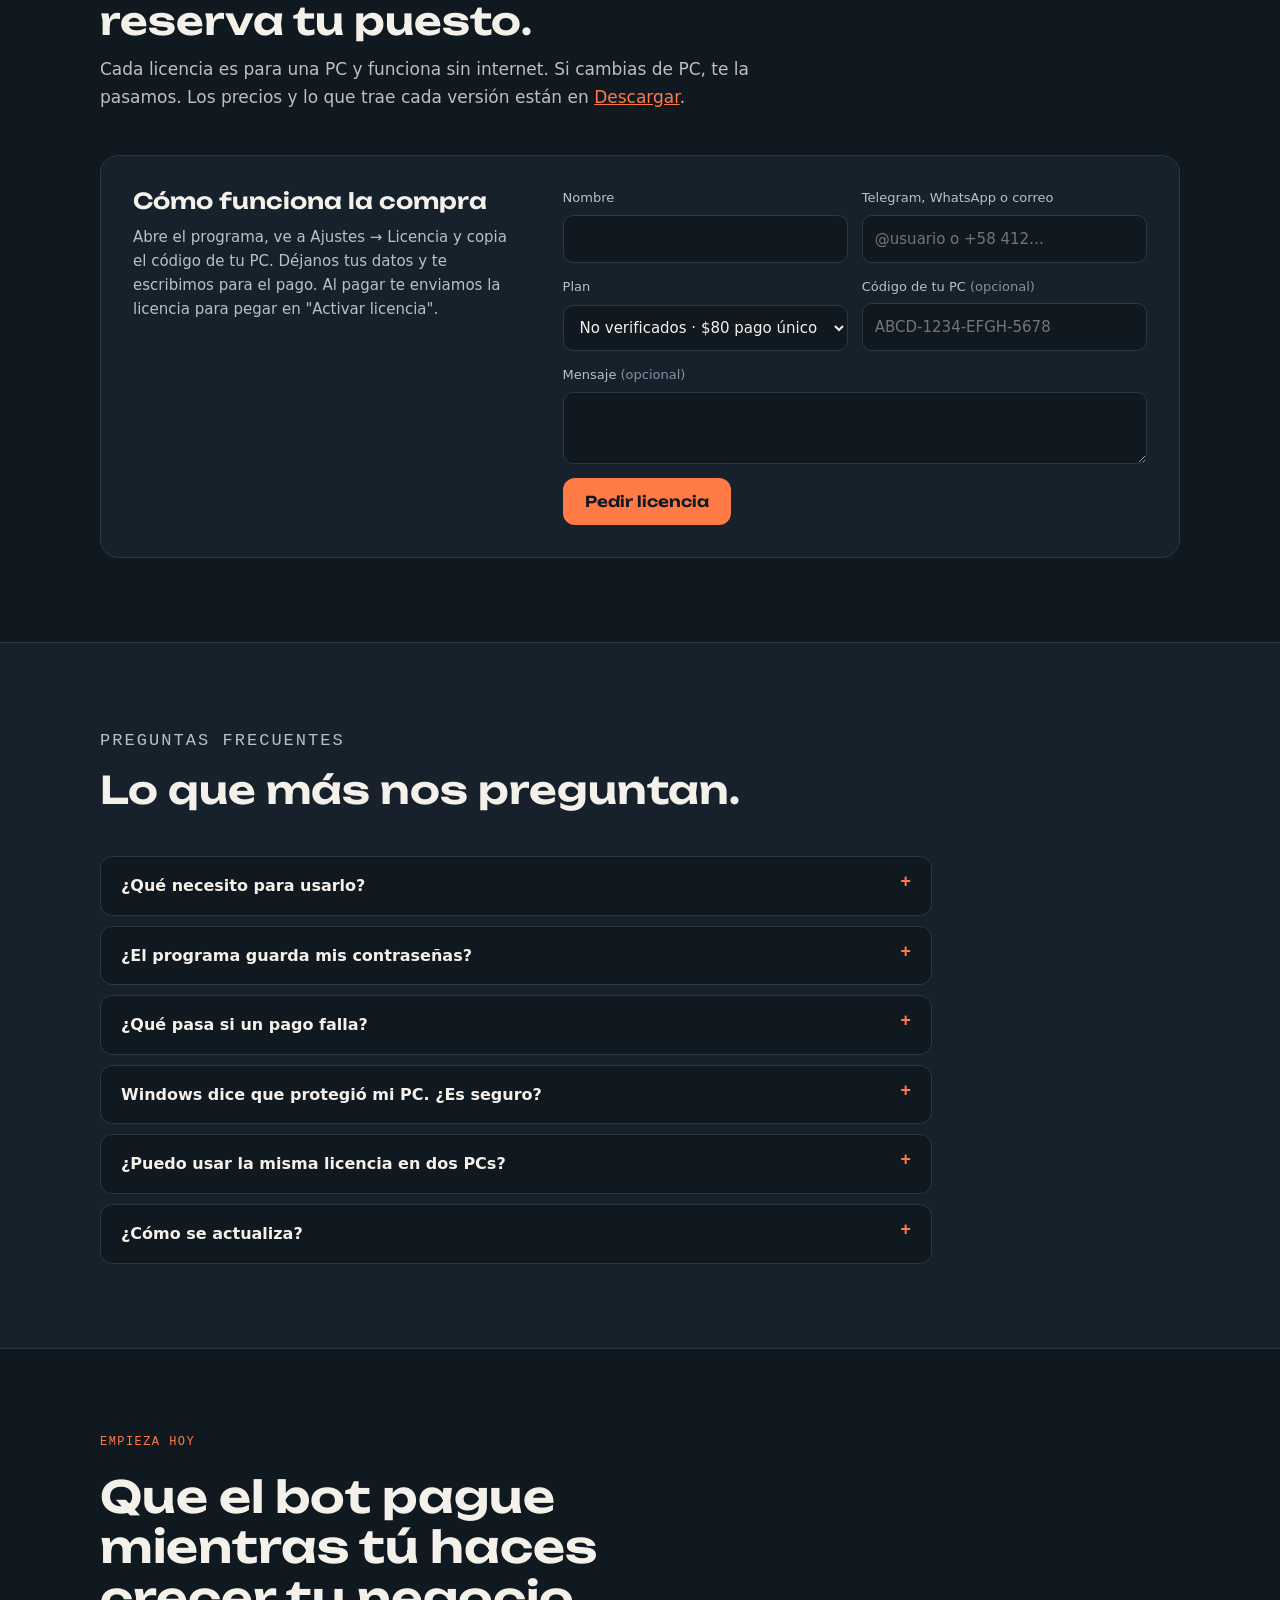
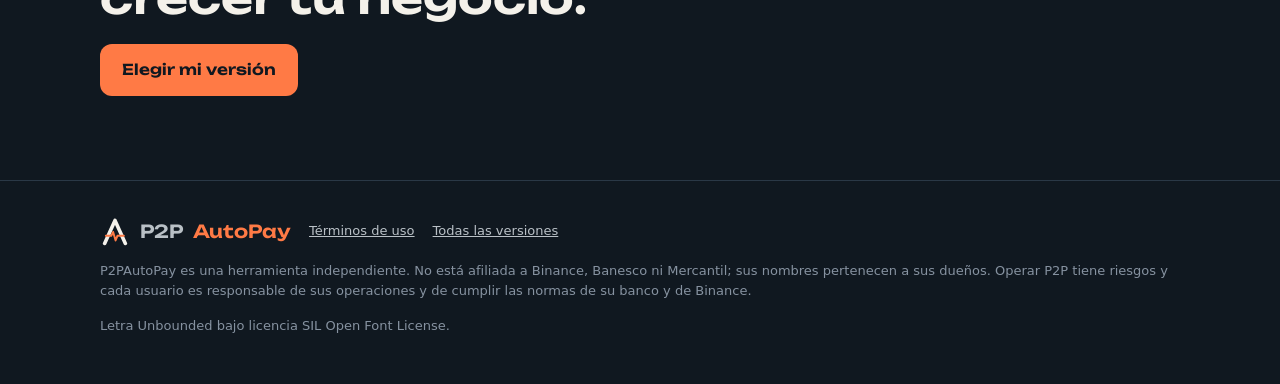
==== commit 08413937: "Pagina: seccion Novedades" ====
--- a/index.html
+++ b/index.html
@@ -409,6 +409,29 @@
 .reproducir { transition: transform .15s ease; }
 
 /* Prueba gratis */
+/* Novedades: lo que trae cada actualizacion de las dos apps */
+.novedades { display: grid; grid-template-columns: 1.4fr 1fr; gap: 20px; align-items: start; }
+.novedades-app { border: 1px solid var(--linea); border-radius: 20px; padding: 28px; background: var(--noche); display: grid; gap: 18px; min-width: 0; }
+.novedades-app.por-salir { border-style: dashed; background: transparent; }
+.novedades-app .boton { justify-self: start; }
+.novedades-cabeza { display: flex; justify-content: space-between; align-items: center; gap: 12px; flex-wrap: wrap; }
+.novedades-cabeza h3 { font-size: 20px; }
+.novedades-cabeza em { font-style: normal; color: var(--naranja); }
+.por-salir .novedades-cabeza em { color: var(--ambar); }
+.novedades-nota { color: var(--crema-suave); font-size: 15px; }
+.cambios { list-style: none; margin: 0; padding: 0; display: grid; gap: 0; }
+.cambio { position: relative; padding: 0 0 22px 26px; border-left: 2px solid var(--linea); margin-left: 5px; }
+.cambio:last-child { padding-bottom: 4px; }
+.cambio::before { content: ""; position: absolute; left: -7px; top: 5px; width: 12px; height: 12px; border-radius: 50%; background: var(--noche); border: 2px solid var(--linea); }
+.cambio.reciente::before { background: var(--naranja); border-color: var(--naranja); box-shadow: 0 0 0 4px rgba(255, 122, 69, .18); }
+.cambio-cabeza { display: flex; align-items: baseline; gap: 10px; flex-wrap: wrap; margin-bottom: 8px; }
+.cambio-cabeza strong { font-family: var(--display); font-size: 16px; font-weight: 600; }
+.cambio-fecha { font-family: var(--mono); font-size: 12px; color: var(--tenue); }
+.nueva { font-family: var(--mono); font-size: 10px; letter-spacing: .1em; text-transform: uppercase; color: var(--noche); background: var(--naranja); border-radius: 99px; padding: 2px 8px; }
+.cambio ul { margin: 0; padding-left: 18px; display: grid; gap: 4px; color: var(--crema-suave); font-size: 15px; }
+.anteriores summary { cursor: pointer; font-family: var(--mono); font-size: 13px; color: var(--naranja); }
+.anteriores .cambios { margin-top: 18px; }
+
 /* Descargar: las dos versiones del programa */
 .apps { display: grid; grid-template-columns: 1fr 1fr; gap: 20px; align-items: stretch; }
 .app-version { border: 1px solid var(--linea); border-radius: 20px; padding: 30px; display: grid; gap: 16px; align-content: start; background: var(--noche-2); min-width: 0; }
@@ -441,7 +464,7 @@
 .como-licencia { margin-top: 28px; color: var(--crema-suave); font-size: 15px; max-width: 52em; }
 
 /* Pedido de licencia */
-.compra { margin-top: 36px; display: grid; grid-template-columns: .8fr 1.2fr; gap: 40px; border: 1px solid var(--linea); border-radius: 18px; padding: 32px; background: var(--noche); }
+.compra { margin-top: 36px; display: grid; grid-template-columns: .8fr 1.2fr; gap: 40px; border: 1px solid var(--linea); border-radius: 18px; padding: 32px; background: var(--noche-2); }
 .compra-texto { display: grid; gap: 12px; align-content: start; min-width: 0; }
 .compra-texto h3 { font-size: 22px; }
 .compra-texto p { color: var(--crema-suave); font-size: 15px; }
@@ -465,7 +488,7 @@
 
 /* Preguntas */
 .preguntas { display: grid; gap: 10px; max-width: 52em; }
-.preguntas details { border: 1px solid var(--linea); border-radius: 12px; padding: 16px 20px; background: var(--noche-2); }
+.preguntas details { border: 1px solid var(--linea); border-radius: 12px; padding: 16px 20px; background: var(--noche); }
 .preguntas summary { cursor: pointer; font-weight: 600; list-style: none; display: flex; justify-content: space-between; gap: 16px; }
 .preguntas summary::after { content: "+"; color: var(--naranja); font-family: var(--mono); font-size: 18px; line-height: 1; }
 .preguntas details[open] summary::after { content: "−"; }
@@ -485,7 +508,7 @@
   .app { grid-template-columns: 1fr; }
   .bancos-fila { grid-template-columns: 1fr; gap: 28px; }
   .requisitos { grid-template-columns: 1fr; }
-  .apps { grid-template-columns: 1fr; }
+  .apps, .novedades { grid-template-columns: 1fr; }
   .app-lado { display: none; }
   .posicion-rejilla { grid-template-columns: 1fr; }
   .fase { grid-template-columns: 1fr; gap: 14px; }
@@ -532,6 +555,7 @@
       <a href="#equipo">Tu equipo</a>
       <a href="#como-funciona">Cómo funciona</a>
       <a href="#videos">Videos</a>
+      <a href="#novedades">Novedades</a>
       <a href="#licencias">Licencias</a>
       <a href="#preguntas">Preguntas</a>
     </nav>
@@ -990,7 +1014,38 @@
     </div>
   </section>
 
-  <section class="banda banda-alterna" id="licencias">
+  <section class="banda banda-alterna" id="novedades">
+    <div class="envoltura">
+      <div class="encabezado">
+        <p class="etiqueta">Novedades</p>
+        <h2>Tus bots no se quedan quietos.</h2>
+        <p>Cada actualización trae mejoras para tus bots. El programa te avisa al abrirlo y se actualiza con un clic.</p>
+      </div>
+      <div class="novedades">
+        <div class="novedades-app">
+          <div class="novedades-cabeza"><h3>P2PAutoPay <em>No verificados</em></h3><span class="sello sello-ok">Disponible</span></div>
+          <ol class="cambios" id="cambios-no-verificados">
+            <li class="cambio reciente"><div class="cambio-cabeza"><strong>Versión 1.7.0</strong><span class="cambio-fecha">2 nov. 2026</span><span class="nueva">Nueva</span></div><ul><li>Mejoras al bot de posicionamiento</li><li>Mejoras en las pantallas del programa</li><li>Corrección de errores y mejoras de estabilidad</li></ul></li>
+            <li class="cambio"><div class="cambio-cabeza"><strong>Versión 1.6.0</strong><span class="cambio-fecha">23 oct. 2026</span></div><ul><li>Mejoras al bot de pagos Mercantil</li><li>Mejoras al bot de Binance</li><li>Mejoras al bot de posicionamiento</li><li>Mejoras de seguridad</li></ul></li>
+            <li class="cambio"><div class="cambio-cabeza"><strong>Versión 1.5.0</strong><span class="cambio-fecha">19 oct. 2026</span></div><ul><li>Mejoras al bot de Binance</li><li>Mejoras al bot de posicionamiento</li><li>Mejoras en las licencias</li></ul></li>
+          </ol>
+          <details class="anteriores" id="anteriores-no-verificados" hidden><summary>Ver versiones anteriores</summary><ol class="cambios"></ol></details>
+        </div>
+        <div class="novedades-app por-salir">
+          <div class="novedades-cabeza"><h3>P2PAutoPay <em>Verificados</em></h3><span class="sello">En desarrollo</span></div>
+          <p class="novedades-nota">Todavía no tiene versiones publicadas. Esto es lo que trae su primera versión:</p>
+          <ul class="app-lista ventajas">
+            <li><svg viewBox="0 0 24 24" aria-hidden="true"><path d="m5 12 5 5 9-10"/></svg><span><b>Conexión directa con Binance</b>, mucho más rápida</span></li>
+            <li><svg viewBox="0 0 24 24" aria-hidden="true"><path d="m5 12 5 5 9-10"/></svg><span><b>Módulo de finanzas:</b> el Bot 7, el Contador, con exportación a Excel</span></li>
+            <li><svg viewBox="0 0 24 24" aria-hidden="true"><path d="m5 12 5 5 9-10"/></svg><span>Todo lo de No verificados, unificado en un solo sistema</span></li>
+          </ul>
+          <a class="boton boton-secundario" href="#solicitud" data-plan="verificados">Avísame cuando salga</a>
+        </div>
+      </div>
+    </div>
+  </section>
+
+  <section class="banda" id="licencias">
     <div class="envoltura">
       <div class="encabezado">
         <p class="etiqueta">Licencias</p>
@@ -1017,7 +1072,7 @@
     </div>
   </section>
 
-  <section class="banda" id="preguntas">
+  <section class="banda banda-alterna" id="preguntas">
     <div class="envoltura">
       <div class="encabezado">
         <p class="etiqueta">Preguntas frecuentes</p>
@@ -1034,7 +1089,7 @@
     </div>
   </section>
 
-  <section class="banda banda-alterna">
+  <section class="banda">
     <div class="envoltura cierre">
       <p class="etiqueta">Empieza hoy</p>
       <h2>Que el bot pague mientras tú haces crecer tu negocio.</h2>
@@ -1054,7 +1109,7 @@
     <p>Letra Unbounded bajo licencia SIL Open Font License.</p>
   </div>
 </footer>
-<script src="app.js?v=7" defer></script>
+<script src="app.js?v=8" defer></script>
 <script src="escena.js?v=2" defer></script>
 
 </body>
